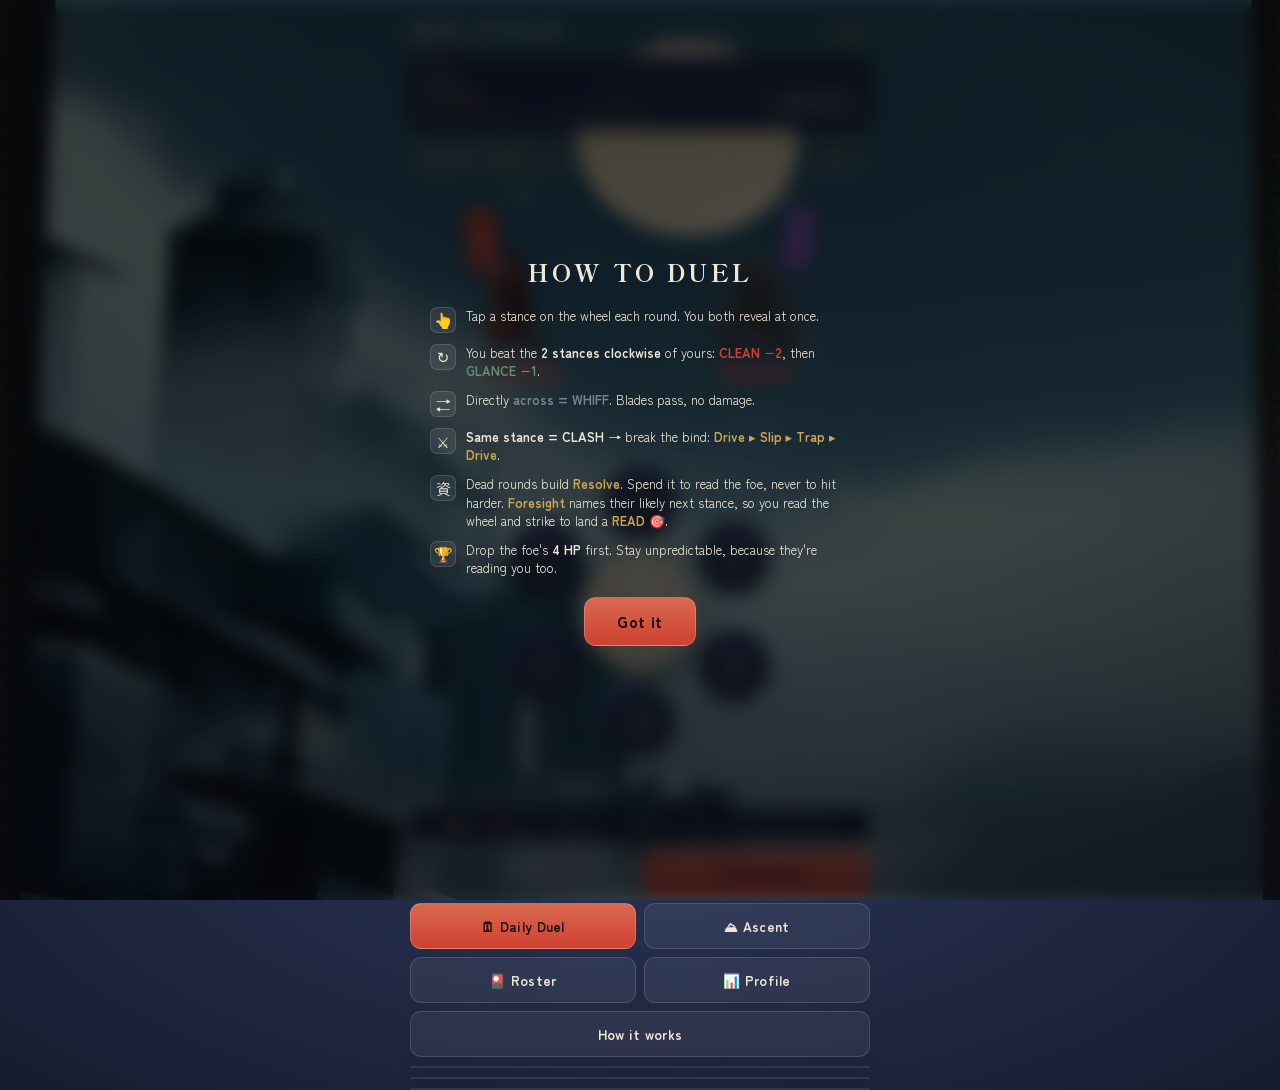
==== index.html @ 6dd03395 "Sixfold play ready: PNG icons at 192 and 512 plus a maskable 512, the seal's glyph drawn as an outli" ====
<!DOCTYPE html>
<html lang="en">
<head>
<meta charset="UTF-8">
<meta name="viewport" content="width=device-width, initial-scale=1.0, maximum-scale=1.0, user-scalable=no">
<title>SIXFOLD: stance duel</title>
<meta name="theme-color" content="#171d30">
<meta name="description" content="A six-stance power-wheel duel. Read your foe, break the bind, win in under a minute.">
<!-- Social share preview (Open Graph + Twitter) -->
<meta property="og:type" content="website">
<meta property="og:title" content="SIXFOLD: stance duel">
<meta property="og:description" content="A six-stance power-wheel duel. Read your foe, break the bind, win in under a minute.">
<meta property="og:url" content="https://stephenuffugus.github.io/sixfold/">
<meta property="og:image" content="https://stephenuffugus.github.io/sixfold/og.png">
<meta property="og:image:width" content="1200">
<meta property="og:image:height" content="630">
<meta name="twitter:card" content="summary_large_image">
<meta name="twitter:title" content="SIXFOLD: stance duel">
<meta name="twitter:description" content="Read your foe. Break the bind. Win in under a minute.">
<meta name="twitter:image" content="https://stephenuffugus.github.io/sixfold/og.png">
<!-- PWA: installable + offline (degrades gracefully when opened as a local file) -->
<link rel="manifest" href="manifest.webmanifest">
<link rel="icon" type="image/svg+xml" href="icon.svg">
<link rel="icon" type="image/png" sizes="192x192" href="icons/icon-192.png">
<link rel="apple-touch-icon" href="icons/icon-192.png">
<meta name="mobile-web-app-capable" content="yes">
<meta name="apple-mobile-web-app-capable" content="yes">
<meta name="apple-mobile-web-app-status-bar-style" content="black-translucent">
<meta name="apple-mobile-web-app-title" content="SIXFOLD">
<link rel="preconnect" href="https://fonts.googleapis.com">
<link rel="preconnect" href="https://fonts.gstatic.com" crossorigin>
<link href="https://fonts.googleapis.com/css2?family=Shippori+Mincho:wght@600;800&family=Zen+Maru+Gothic:wght@500;700&display=swap" rel="stylesheet">
<style>
  :root{
    --ink:#13120f; --indigo:#171d30; --indigo2:#222b46; --line:#39425f;
    --washi:#efe7d6; --washi-dim:#cabfa6;
    --seal:#cf4130; --jade:#5f9173; --steel:#7b8494; --gold:#cda64f;
    --disp:"Shippori Mincho",Georgia,serif; --ui:"Zen Maru Gothic",system-ui,sans-serif;
  }
  /* colorblind-safe palette (accessibility setting) */
  body.cb{ --seal:#d55e00; --jade:#0072b2; --steel:#999999; --gold:#e69f00; }
  body.contrast{ --washi:#ffffff; --washi-dim:#e8e2d2; --line:#6b76a0; }
  *{box-sizing:border-box;-webkit-tap-highlight-color:transparent}
  html,body{margin:0;height:100%}
  body{
    font-family:var(--ui); color:var(--washi);
    background:radial-gradient(120% 80% at 50% -10%, #2a3458 0%, var(--indigo) 55%, #10131f 100%);
    min-height:100%; overflow-x:hidden;
    display:flex; flex-direction:column; align-items:center; padding:12px 12px 28px; gap:9px;
  }
  /* ===== painted-scroll backdrop: data-driven arena themes =====
     #scene sits behind everything. applyTheme() sets the --sky / disc / ridge /
     accent vars per theme; the watercolor washes + paper grain are constant so
     every area shares one cohesive "wet pigment on washi" language. */
  #scene{position:fixed;inset:0;z-index:-2;overflow:hidden;pointer-events:none;
    background:var(--sky,linear-gradient(#2a3458,#10131f));transition:background .6s ease}
  #scene .disc{position:absolute;left:50%;top:11%;width:160px;height:160px;margin-left:-80px;border-radius:50%;
    background:var(--disc,radial-gradient(circle at 50% 45%,#f3ead6,#d8cbac 70%,transparent 72%));
    filter:blur(.5px);opacity:.9;transition:background .6s ease}
  #scene .glow{position:absolute;left:50%;top:11%;width:420px;height:420px;margin-left:-210px;margin-top:-130px;border-radius:50%;
    background:radial-gradient(circle,var(--glow,#8ec0ff33) 0%,transparent 60%);transition:background .6s ease}
  #scene .ridge{position:absolute;left:-5%;right:-5%;bottom:30%;height:46%;opacity:.5;
    background:var(--ridge,none);background-size:cover;background-position:bottom center;transition:opacity .6s}
  #scene .floor{position:absolute;left:0;right:0;bottom:0;height:34%;
    background:linear-gradient(var(--floor1,#1a2138) ,var(--floor2,#0c0f18));opacity:.9;transition:background .6s ease}
  /* watercolor pigment blooms — soft, irregular, multiply-blended */
  #scene .wash{position:absolute;border-radius:50%;filter:blur(34px);mix-blend-mode:screen;opacity:.5}
  #scene .w1{left:-8%;top:18%;width:55%;height:42%;background:var(--wash1,#3a4a8a)}
  #scene .w2{right:-10%;top:34%;width:52%;height:46%;background:var(--wash2,#6a3550)}
  /* paper fiber grain (static feTurbulence; cheap, no asset) */
  #scene .grain{position:absolute;inset:0;opacity:.06;mix-blend-mode:overlay;
    background-image:url("data:image/svg+xml,%3Csvg xmlns='http://www.w3.org/2000/svg' width='120' height='120'%3E%3Cfilter id='n'%3E%3CfeTurbulence type='fractalNoise' baseFrequency='0.85' numOctaves='2'/%3E%3C/filter%3E%3Crect width='100%25' height='100%25' filter='url(%23n)'/%3E%3C/svg%3E");
    background-size:200px 200px}
  #scene .vignette{position:absolute;inset:0;background:radial-gradient(120% 90% at 50% 32%,transparent 40%,#0a0c14cc 100%)}
  /* painted backdrop image (per-theme, drop-in like skins). When present it takes
     over and the CSS-generated sky furniture hides, leaving grain + vignette to tie
     it in. Portrait art, covers the viewport. */
  #scene .scenebg{position:absolute;inset:0;background-size:cover;background-position:center top;opacity:0;transition:opacity .6s}
  #scene.hasbg .scenebg{opacity:1}
  /* PERF: with a painted arena image up, fully REMOVE the procedural sky furniture
     from the compositing tree (display:none, not opacity:0). The .wash layers blur 34px
     + screen-blend over half the viewport — leaving them composited (even invisible) is
     the main cause of mobile jank now that every arena has a full-screen backdrop. */
  #scene.hasbg .glow,#scene.hasbg .disc,#scene.hasbg .ridge,#scene.hasbg .wash,#scene.hasbg .floor{display:none}
  body.reduce #scene *{transition:none}
  /* ambient per-biome particles (embers/snow/petals/fireflies) — a thin drifting
     layer over the arena, GPU-only (transform+opacity), behind the fighters.
     Count kept low + paused under reduced motion (owner's mobile-perf guard). */
  #scene .particles{position:absolute;inset:0;overflow:hidden;pointer-events:none;z-index:1}
  body.reduce #scene .particles{display:none}
  .pt{position:absolute;top:-8%;border-radius:50%;opacity:0;will-change:transform,opacity}
  .pt-snow{background:radial-gradient(circle,#fff,#ffffff55);animation:p-fall linear infinite}
  .pt-petal{border-radius:55% 0 55% 55%;background:linear-gradient(#f6c1d6,#d98ab0);animation:p-sway linear infinite}
  .pt-ember{top:auto;bottom:-6%;background:radial-gradient(circle,#ffd27f,#ff7a3c00);animation:p-rise linear infinite}
  .pt-firefly{background:radial-gradient(circle,#ffe7a3,#cda64f00);animation:p-drift ease-in-out infinite}
  @keyframes p-fall{0%{transform:translate3d(0,0,0);opacity:0}12%{opacity:.8}90%{opacity:.7}100%{transform:translate3d(var(--drift),118vh,0);opacity:0}}
  @keyframes p-sway{0%{transform:translate3d(0,0,0) rotate(0);opacity:0}12%{opacity:.82}100%{transform:translate3d(var(--drift),118vh,0) rotate(240deg);opacity:0}}
  @keyframes p-rise{0%{transform:translate3d(0,0,0);opacity:0}16%{opacity:.85}84%{opacity:.6}100%{transform:translate3d(var(--drift),-118vh,0);opacity:0}}
  @keyframes p-drift{0%,100%{transform:translate3d(0,0,0);opacity:.18}50%{transform:translate3d(var(--drift),-34px,0);opacity:.8}}

  header{width:100%;max-width:460px;display:flex;align-items:baseline;justify-content:space-between}
  h1{font-family:var(--disp);font-weight:800;letter-spacing:.18em;margin:0;font-size:23px;color:var(--washi);
    text-shadow:0 1px 0 #0006;position:relative}
  h1 .dot{color:var(--seal)}
  /* brush-stroke underline under the wordmark */
  h1::after{content:"";position:absolute;left:0;right:38%;bottom:-4px;height:3px;border-radius:2px;
    background:linear-gradient(90deg,var(--seal),transparent);opacity:.85}
  .tag{font-size:11px;letter-spacing:.12em;color:var(--washi-dim);text-transform:uppercase}
  .beambal{font-family:var(--ui);font-weight:800;font-size:12.5px;color:var(--gold);background:#cda64f1c;
    border:1px solid #cda64f44;border-radius:999px;padding:3px 9px;letter-spacing:.02em;white-space:nowrap}
  .dailyprompt{width:100%;max-width:460px;display:flex;align-items:center;gap:8px;cursor:pointer;text-align:left;
    font-family:var(--ui);color:var(--washi);background:linear-gradient(90deg,#cda64f22,#cda64f0c);
    border:1px solid #cda64f55;border-radius:11px;padding:9px 13px;font-size:12.5px}
  .dailyprompt b{color:var(--gold);font-weight:800} .dailyprompt .go{margin-left:auto;color:var(--gold);font-weight:800}
  .beambal.bump{animation:beambump .5s}
  @keyframes beambump{0%{transform:scale(1)}40%{transform:scale(1.22)}100%{transform:scale(1)}}
  body.reduce .beambal.bump{animation:none}

  /* foe / mode bar */
  .foebar{width:100%;max-width:460px;display:flex;align-items:center;justify-content:space-between;gap:8px;
    background:#1a213af2;
    border:1px solid #ffffff1c;border-radius:11px;padding:8px 12px;font-size:12px;box-shadow:0 4px 18px #0005}
  .foebar .who{display:flex;flex-direction:column;gap:2px;min-width:0}
  .foebar .fn{font-family:var(--disp);font-weight:600;font-size:14px;color:var(--washi)}
  .foebar .stars{color:var(--gold);letter-spacing:1px;font-size:11px}
  .foebar .tell{color:var(--washi-dim);font-size:10.5px;max-width:230px;overflow:hidden;text-overflow:ellipsis;white-space:nowrap}
  .foebar button{font-family:var(--ui);font-size:11px;font-weight:700;color:var(--washi);background:#ffffff14;
    border:1px solid #ffffff22;border-radius:8px;padding:7px 10px;cursor:pointer;white-space:nowrap}
  .modetag{font-size:9.5px;letter-spacing:.1em;color:var(--jade);text-transform:uppercase}
  .modetag.comp{color:var(--seal)}

  .arena{width:100%;max-width:460px;display:flex;justify-content:space-between;gap:10px}
  .fighter{flex:1;min-width:0;display:flex;flex-direction:column;align-items:center;gap:5px}
  .fighter .nm{font-family:var(--disp);font-size:14px;font-weight:600;max-width:100%;overflow:hidden;text-overflow:ellipsis;white-space:nowrap}
  .stage{position:relative;width:132px;height:150px}
  /* soft watercolor ground shadow at the art's foot anchor (~88% down) — wider +
     darker to ground the larger fighters so they sit IN the arena, not float. */
  .stage::after{content:"";position:absolute;left:50%;bottom:9px;width:88px;height:18px;margin-left:-44px;border-radius:50%;
    background:radial-gradient(closest-side,#000b,transparent);filter:blur(3px);z-index:1}
  .banner{position:absolute;top:-2px;width:30px;height:62px;border-radius:2px 2px 0 0;box-shadow:0 2px 6px #0007;z-index:1;
    display:flex;align-items:center;justify-content:center;font-size:15px;color:#fff8;transform-origin:top center}
  .banner.left{left:6px;transform:rotate(-7deg)} .banner.right{right:6px;transform:rotate(7deg)}
  .body{position:relative;z-index:2;filter:drop-shadow(0 4px 6px #0008)}
  .face{position:absolute;z-index:3;top:26px;left:50%;transform:translateX(-50%);font-size:30px;filter:drop-shadow(0 1px 1px #0006)}
  .weapon{position:absolute;z-index:4;bottom:6px;font-size:26px;filter:drop-shadow(0 1px 2px #0008)}
  .weapon.left{right:2px;transform:scaleX(-1)} .weapon.right{left:2px}

  .hp{display:flex;gap:4px;height:13px}
  .pip{width:15px;height:13px;border-radius:2px;background:#0003;border:1px solid #ffffff22;transition:background .25s,transform .25s}
  .pip.full{background:linear-gradient(#e8645a,var(--seal));border-color:#ffffff44;box-shadow:0 0 5px #cf413066}
  .pip.lost{transform:scale(.7) rotate(8deg);opacity:.35}
  .pip.justlost{animation:piploss .45s ease-out}
  @keyframes piploss{0%{box-shadow:0 0 0 2px #fff,0 0 14px #cf4130cc;transform:scale(1.25)}100%{transform:scale(.7) rotate(8deg)}}
  body.reduce .pip.justlost{animation:none}
  /* floating damage numbers — the hit's weight + exact value, at the strike moment */
  .dmgnum{position:absolute;left:50%;top:30%;z-index:6;pointer-events:none;font-family:var(--disp);font-weight:800;
    font-size:30px;line-height:1;color:var(--seal);text-shadow:0 2px 5px #000b,0 0 14px #cf413099;
    animation:dmgfloat .9s cubic-bezier(.2,.8,.3,1) forwards}
  .dmgnum.glance{color:var(--jade);font-size:25px;text-shadow:0 2px 5px #000b,0 0 12px #5f917399}
  .dmgnum.read{color:var(--gold);font-size:35px;text-shadow:0 2px 5px #000b,0 0 18px #cda64fdd}
  @keyframes dmgfloat{0%{opacity:0;transform:translate(-50%,8px) scale(.6)}22%{opacity:1;transform:translate(-50%,-4px) scale(1.12)}100%{opacity:0;transform:translate(-50%,-38px) scale(1)}}
  body.reduce .dmgnum{display:none}
  /* combo momentum badge — builds as you chain damage-dealing rounds without taking a hit */
  .combobadge{position:absolute;left:50%;top:-4px;transform:translateX(-50%) scale(.6);z-index:7;pointer-events:none;
    font-family:var(--disp);font-weight:800;font-size:15px;letter-spacing:.04em;color:var(--gold);white-space:nowrap;
    background:#1a1206d8;border:1px solid var(--gold);border-radius:999px;padding:3px 12px;opacity:0;
    text-shadow:0 0 8px #cda64f99;box-shadow:0 2px 12px #cda64f55;transition:opacity .2s}
  .combobadge.on{opacity:1;transform:translateX(-50%) scale(1)}
  .combobadge.hot{color:#ff8a4c;border-color:#ff7a3c;text-shadow:0 0 11px #ff7a3c;box-shadow:0 2px 18px #ff7a3c66}
  .combobadge.bump{animation:combobump .42s cubic-bezier(.2,1.5,.4,1)}
  @keyframes combobump{0%{transform:translateX(-50%) scale(.7)}60%{transform:translateX(-50%) scale(1.28)}100%{transform:translateX(-50%) scale(1)}}
  body.reduce .combobadge.bump{animation:none;transform:translateX(-50%) scale(1)}

  /* stance ribbon + unpredictability bar */
  .ribbon{display:flex;gap:3px;height:18px;align-items:center;justify-content:center}
  .ribbon-cell{font-size:13px;width:17px;height:17px;border-radius:4px;display:flex;align-items:center;justify-content:center;
    background:#ffffff10;border:1px solid #ffffff18;line-height:1}
  .ribbon-cell.tint-seal{color:#fff;background:var(--seal);border-color:#fff4}
  .ribbon-cell.tint-jade{color:#fff;background:var(--jade);border-color:#fff4}
  .ribbon-cell.tint-steel{color:var(--washi);background:#ffffff14}
  .ribbon-cell.tint-white{color:#222;background:#e9e2d0}
  .bar{width:80px;height:8px;border-radius:5px;background:#ffffff14;position:relative;opacity:0;transition:opacity .3s;border:1px solid #ffffff14}
  .bar.show{opacity:1}
  .bar .bar-fill{height:100%;width:0;border-radius:5px;background:linear-gradient(90deg,var(--jade),var(--gold));transition:width .4s}
  .bar .bar-num{position:absolute;right:-26px;top:-5px;font-size:10px;color:var(--gold);font-weight:700}
  /* readable warning: low unpredictability = the foe can read you */
  .bar.danger{border-color:var(--seal);box-shadow:0 0 8px #cf413088;animation:barwarn 1.1s infinite alternate}
  .bar.danger .bar-fill{background:linear-gradient(90deg,#cf4130,#e0954a)}
  .bar.danger .bar-num{color:var(--seal)}
  @keyframes barwarn{to{box-shadow:0 0 13px #cf4130cc}}
  body.reduce .bar.danger{animation:none}
  .barwrap{display:flex;flex-direction:column;align-items:center;gap:3px}
  .barlbl{font-size:9px;letter-spacing:.08em;color:var(--washi-dim);text-transform:uppercase}
  .barlbl.danger{color:var(--seal);font-weight:800}
  /* first friend duel: the three line card */
  .hero.fcard{gap:10px;text-align:center;padding:22px 26px;border-radius:18px;background:#13182af0;border:1px solid #ffffff22}
  .fcard .fc-l{font-family:var(--disp);font-weight:700;font-size:20px;color:var(--washi);line-height:1.3}
  .fcard .fc-g{color:var(--gold)} .fcard .fc-r{color:#ef6a55}
  .fcard button{margin-top:8px;font-family:var(--ui);font-weight:700;font-size:14px;min-height:48px;padding:11px 30px;border-radius:12px;cursor:pointer;
    background:linear-gradient(180deg,#b98a2e,#8a6420);border:1px solid #0003;color:#fff}

  /* WHEEL */
  /* flex-shrink:0 is critical: body is a column flexbox, and on a phone the page
     content exceeds viewport height — without this the wheel gets vertically
     crushed and the 6 stance nodes collapse on top of each other. */
  .wheelwrap{position:relative;width:296px;height:296px;margin:0;flex-shrink:0}
  svg.links{position:absolute;inset:0;width:100%;height:100%;pointer-events:none;z-index:1;overflow:visible}
  .node{position:absolute;width:72px;height:72px;margin:-36px 0 0 -36px;border-radius:50%;
    background:linear-gradient(#2a3556ee,#1a2135f2);border:1.5px solid #5a6a93;color:var(--washi);
    box-shadow:0 4px 12px #0007,inset 0 1px 0 #ffffff1f;
    display:flex;flex-direction:column;align-items:center;justify-content:center;gap:1px;cursor:pointer;z-index:2;
    transition:transform .12s,border-color .2s,box-shadow .2s;font-family:var(--ui)}
  .node:focus-visible{outline:2px solid var(--gold);outline-offset:3px}
  .node .g{font-size:22px;line-height:1}
  .node .n{font-family:var(--disp);font-size:10.5px;letter-spacing:.04em;color:var(--washi-dim)}
  .node:active{transform:scale(.93)}
  @media(hover:hover){.node:hover{border-color:var(--gold);box-shadow:0 0 14px #cda64f44}}
  .node.ppick{border-color:var(--gold);box-shadow:0 0 0 2px var(--gold),0 0 18px #cda64f88}
  /* aimed (selected, not yet struck): tap again to commit */
  .node.aiming{border-color:var(--gold);box-shadow:0 0 0 3px var(--gold),0 0 22px #cda64fcc;transform:scale(1.12);animation:aimpulse .7s infinite alternate}
  @keyframes aimpulse{to{box-shadow:0 0 0 3px var(--gold),0 0 30px #cda64fff}}
  body.reduce .node.aiming{animation:none}
  .node.apick{border-color:var(--seal);box-shadow:0 0 0 2px var(--seal),0 0 18px #cf413088}
  .node.both{border-color:#fff;box-shadow:0 0 0 2px #fff,0 0 22px #fff8}
  .node.dim{opacity:.4}
  /* whose pick is whose, said in words at the reveal */
  .node .ptag{position:absolute;left:50%;top:-11px;transform:translateX(-50%);z-index:3;white-space:nowrap;pointer-events:none;
    font-family:var(--ui);font-weight:800;font-size:10px;letter-spacing:.03em;padding:2px 7px;border-radius:9px;
    background:var(--gold);color:#1a1206;box-shadow:0 2px 6px #0008;max-width:84px;overflow:hidden;text-overflow:ellipsis}
  .node .ptag.rival{background:var(--seal);color:#fff}
  .node .ptag.both{background:#fff;color:#222}
  .node.foresight{border-color:var(--jade);box-shadow:0 0 0 2px var(--jade),0 0 16px #5f917399;animation:fpulse 1s infinite alternate}
  @keyframes fpulse{to{box-shadow:0 0 0 3px var(--jade),0 0 24px #5f9173cc}}
  /* Foresight's recommended counter — the stance to STRIKE to land the read */
  .node.calledshot{border-color:var(--gold);box-shadow:0 0 0 2px var(--gold),0 0 18px #cda64fbb;animation:cspulse .85s infinite alternate}
  .node.calledshot::after{content:"⚔";position:absolute;top:-9px;right:-3px;font-size:11px;color:var(--gold);text-shadow:0 0 4px #000}
  @keyframes cspulse{to{box-shadow:0 0 0 3px var(--gold),0 0 28px #cda64fee}}
  body.reduce .node.calledshot,body.reduce .node.foresight{animation:none}
  .node .ring{position:absolute;inset:-4px;border-radius:50%;border:2px solid transparent;opacity:0;transition:opacity .15s}
  .node.r-clean .ring{border-color:var(--seal);opacity:.9}
  .node.r-glance .ring{border-color:var(--jade);opacity:.9}
  .node.r-safe .ring{border-color:var(--steel);opacity:.7}
  /* large tap targets (accessibility) */
  body.bigtap .node{width:82px;height:82px;margin:-41px 0 0 -41px}

  .hub{position:absolute;left:50%;top:50%;width:120px;height:120px;margin:-60px 0 0 -60px;border-radius:50%;
    background:radial-gradient(circle at 50% 38%, #f3ead6 0%, #d8cbac 60%, #b9a982 100%);color:var(--ink);
    display:flex;flex-direction:column;align-items:center;justify-content:center;z-index:3;
    box-shadow:inset 0 0 0 2px #ffffff66,inset 0 0 0 4px #b9a98244,0 8px 24px #0009;text-align:center;padding:8px}
  .hub .round{font-size:10px;letter-spacing:.2em;text-transform:uppercase;color:#7a6a48}
  .hub .verdict{font-family:var(--disp);font-weight:800;font-size:20px;line-height:1.05;margin-top:2px}
  .hub .sub{font-size:10px;color:#6c5d3f;margin-top:3px;max-width:98px;line-height:1.25}
  .hub .rclock{font-size:10.5px;font-weight:800;color:#7a3a2c;margin-top:2px;max-width:100px;line-height:1.2}
  .hub .rclock:empty{display:none}
  .hub.flash-clean{animation:flashc .5s} .hub.flash-glance{animation:flashg .5s}
  .hub.flash-read{animation:flashr .6s}
  @keyframes flashc{0%{box-shadow:inset 0 0 0 3px var(--seal),0 0 40px #cf4130cc}100%{}}
  @keyframes flashg{0%{box-shadow:inset 0 0 0 3px var(--jade),0 0 30px #5f9173aa}100%{}}
  @keyframes flashr{0%{box-shadow:inset 0 0 0 4px var(--gold),0 0 52px #cda64fee}100%{}}
  .hub .verdict.read{color:#7a5e1a}
  /* bind prompt — hub flips to 3 buttons */
  .hub.bind-mode{background:radial-gradient(circle at 50% 38%,#f6dede,#d8b6ac 70%,#b98a82)}
  .bind-title{font-family:var(--disp);font-weight:800;font-size:12px;letter-spacing:.2em;color:#7a3a30}
  .bind-row{display:flex;gap:4px;margin-top:5px}
  .bindbtn{display:flex;flex-direction:column;align-items:center;gap:1px;width:31px;padding:5px 2px;border-radius:8px;
    border:1px solid #00000022;background:#fff7;cursor:pointer;font-family:var(--ui);color:var(--ink)}
  .bindbtn:active{transform:scale(.92)}
  .bindbtn .bg{font-size:16px;line-height:1} .bindbtn .bn{font-size:8.5px;letter-spacing:.03em}

  .esc{font-size:11px;letter-spacing:.12em;color:var(--gold);height:14px;text-transform:uppercase;opacity:0;transition:opacity .3s}
  .esc.on{opacity:1}

  /* resolve meter */
  .meter{width:100%;max-width:460px;display:flex;align-items:center;justify-content:center;gap:10px;flex-wrap:wrap}
  .resolve{display:flex;align-items:center;gap:5px;font-size:11px;color:var(--washi-dim)}
  .rpip{width:13px;height:13px;border-radius:3px;background:#ffffff14;border:1px solid #ffffff22;transition:background .25s,box-shadow .25s}
  .rpip.full{background:linear-gradient(#8ec0ff,#3f6fb0);border-color:#fff4;box-shadow:0 0 6px #3f6fb088}
  .spendbtn{font-family:var(--ui);font-weight:700;font-size:11.5px;color:var(--washi);background:#ffffff12;
    border:1px solid #ffffff22;border-radius:8px;padding:7px 9px;cursor:pointer;display:flex;gap:5px;align-items:center}
  .spendbtn .c{color:#8ec0ff;font-size:10px}
  .spendbtn:disabled{opacity:.35;cursor:default}
  /* glow when you can actually afford it — makes the perception layer discoverable */
  .spendbtn.ready{border-color:var(--gold);color:#fff;animation:rpulse 1.5s infinite}
  @keyframes rpulse{0%,100%{box-shadow:0 0 0 1px var(--gold),0 0 9px #cda64f55}50%{box-shadow:0 0 0 1px var(--gold),0 0 17px #cda64f99}}
  body.reduce .spendbtn.ready{animation:none;box-shadow:0 0 0 1px var(--gold)}
  .aimeter{font-size:10px;color:var(--steel);min-width:54px;text-align:right}

  .controls{width:100%;max-width:460px;display:flex;flex-wrap:wrap;gap:8px}
  button.act{flex:1 1 calc(50% - 4px);font-family:var(--ui);font-weight:700;font-size:13.5px;letter-spacing:.02em;padding:12px;border-radius:11px;
    border:1px solid #ffffff22;cursor:pointer;color:var(--washi);background:linear-gradient(#2c3658,#202841)}
  button.act:active{transform:translateY(1px)}
  button.primary{background:linear-gradient(#d9694f,var(--seal));border-color:#ffffff33;color:#1a0f0c}
  button.ghost{background:#ffffff10}

  .legend{width:100%;max-width:460px;font-size:10.5px;color:var(--washi-dim);display:flex;flex-wrap:wrap;gap:8px 13px;justify-content:center;line-height:1;
    background:#13182af0;border:1px solid #ffffff12;border-radius:10px;padding:9px 12px}
  .legend b{color:var(--washi);font-weight:700}
  .sw{display:inline-block;width:9px;height:9px;border-radius:2px;vertical-align:-1px;margin-right:4px}

  /* post-match readout */
  .postmatch{width:100%;max-width:460px;background:#ffffff0d;border:1px solid var(--gold);border-radius:12px;padding:12px 14px;
    font-size:12px;line-height:1.5;display:none}
  .postmatch.show{display:block}
  .postmatch b{color:var(--gold)} .postmatch .dim{color:var(--washi-dim)}

  /* drawers */
  .drawer{width:100%;max-width:460px;background:#1a213af2;
    border:1px solid #ffffff1a;border-radius:14px;overflow:hidden;box-shadow:0 4px 18px #0004;
    transition:max-height .3s ease;max-height:46px}
  .drawer.open{max-height:520px}
  .drawer .dh{display:flex;align-items:center;justify-content:space-between;padding:13px 16px;cursor:pointer;font-weight:700;font-size:13px;letter-spacing:.04em}
  .drawer .dh .chev{transition:transform .3s} .drawer.open .dh .chev{transform:rotate(180deg)}
  .dbody{padding:0 16px 16px;display:flex;flex-direction:column;gap:12px}
  .row{display:flex;flex-direction:column;gap:6px}
  .row label{font-size:11px;letter-spacing:.1em;text-transform:uppercase;color:var(--washi-dim)}
  .opts{display:flex;flex-wrap:wrap;gap:7px}
  .opt{min-width:40px;height:40px;padding:0 8px;border-radius:9px;border:1.5px solid #ffffff22;background:#ffffff10;
    display:flex;align-items:center;justify-content:center;font-size:18px;cursor:pointer;color:var(--washi);font-family:var(--ui)}
  .opt.sml{font-size:12px;font-weight:700}
  .opt.sel{border-color:var(--gold);box-shadow:0 0 0 2px var(--gold)}
  .opt.lock{opacity:.42;cursor:default} .opt.lock.sel{box-shadow:none;border-color:#ffffff22}
  .opt.pal{position:relative}
  .opt.crest{font-family:var(--disp);font-size:19px;font-weight:700}
  .opt.buy{position:relative;opacity:.82}
  .opt.buy .price{position:absolute;bottom:-7px;left:50%;transform:translateX(-50%);font-family:var(--ui);font-weight:800;
    font-size:8.5px;color:var(--gold);background:#1a2135;border:1px solid #cda64f66;border-radius:6px;padding:0 3px;white-space:nowrap}
  input.nm{font-family:var(--ui);font-size:14px;padding:9px 11px;border-radius:9px;border:1px solid #ffffff22;background:#ffffff10;color:var(--washi);width:100%}
  input.nm::placeholder{color:#ffffff55}
  input[type=range]{width:100%}
  .toggle{display:flex;align-items:center;justify-content:space-between;gap:8px;font-size:12px;padding:4px 0}
  .toggle input{width:38px;height:22px;-webkit-appearance:none;appearance:none;background:#ffffff20;border-radius:12px;position:relative;cursor:pointer;transition:background .2s}
  .toggle input:checked{background:var(--jade)}
  .toggle input::after{content:"";position:absolute;width:18px;height:18px;border-radius:50%;background:#fff;top:2px;left:2px;transition:left .2s}
  .toggle input:checked::after{left:18px}
  .hint{font-size:10.5px;color:var(--washi-dim);line-height:1.4}
  .compbanner{font-size:11px;color:var(--seal);font-weight:700;text-align:center;padding:4px;display:none}
  .compbanner.show{display:block}

  .toast{position:fixed;left:50%;bottom:26px;transform:translateX(-50%) translateY(20px);opacity:0;background:#13182a;border:1px solid var(--gold);
    color:var(--gold);font-weight:700;font-size:13px;padding:10px 18px;border-radius:30px;transition:.35s;z-index:20;pointer-events:none;letter-spacing:.04em}
  .toast.show{opacity:1;transform:translateX(-50%) translateY(0)}
  /* while the duel's Talk panel is open (it sits low in the page), messages show at the top instead */
  body.talkopen .toast{bottom:auto;top:calc(14px + env(safe-area-inset-top))}

  .shake{animation:shake .35s}
  @keyframes shake{0%,100%{transform:translate(0,0)}20%{transform:translate(-5px,2px)}40%{transform:translate(5px,-2px)}60%{transform:translate(-4px,-1px)}80%{transform:translate(3px,2px)}}
  @media (prefers-reduced-motion:reduce){*{animation:none!important;transition:none!important}}
  body.reduce *{animation:none!important;transition:none!important}
  @media (max-width:360px){.wheelwrap{width:266px;height:266px}.node{width:64px;height:64px;margin:-32px 0 0 -32px}}

  /* ===== CLASH BIND — full-screen escalation moment =====
     The bind is the duel's spike: the world pulls out of focus and the three
     choices rush toward you. Backdrop blur dims the arena; .bind-hero scales
     up with a slight overshoot so the buttons feel like they close in. */
  .overlay{position:fixed;inset:0;z-index:60;display:none;flex-direction:column;align-items:center;justify-content:center;
    gap:16px;padding:24px;background:rgba(9,11,20,.42);-webkit-backdrop-filter:blur(9px) brightness(.5);
    backdrop-filter:blur(9px) brightness(.5);opacity:0;transition:opacity .26s ease}
  .overlay.show{display:flex;opacity:1}
  .overlay .hero{display:flex;flex-direction:column;align-items:center;gap:14px;max-width:420px;
    transform:scale(.5);transition:transform .3s cubic-bezier(.18,1.5,.4,1)}
  .overlay.show .hero{transform:scale(1)}
  .clash-title{font-family:var(--disp);font-weight:800;font-size:38px;letter-spacing:.18em;color:var(--seal);
    text-shadow:0 0 24px #cf4130aa,0 2px 0 #0008;margin:0}
  .clash-sub{font-size:12.5px;letter-spacing:.16em;text-transform:uppercase;color:var(--washi-dim);margin-top:-6px}
  .bind-big-row{display:flex;gap:13px}
  .bindbtn-lg{display:flex;flex-direction:column;align-items:center;gap:6px;width:94px;padding:18px 8px 12px;border-radius:16px;
    border:2px solid #ffffff30;background:linear-gradient(#303a5e,#1b2138);color:var(--washi);cursor:pointer;font-family:var(--ui);
    box-shadow:0 10px 30px #0009;transition:transform .1s,border-color .15s,box-shadow .15s}
  .bindbtn-lg .bg{font-size:40px;line-height:1}
  .bindbtn-lg .bn{font-size:16px;font-weight:800;letter-spacing:.04em}
  .bindbtn-lg .bd{font-size:10px;color:var(--washi-dim);letter-spacing:.02em}
  .bindbtn-lg:active{transform:scale(.93)}
  .bindbtn-lg:focus-visible{outline:2px solid var(--gold);outline-offset:3px}
  @media(hover:hover){.bindbtn-lg:hover{border-color:var(--gold);box-shadow:0 12px 34px #cda64f55,0 10px 30px #0009;transform:translateY(-2px)}}
  .bind-timer{height:4px;width:210px;border-radius:3px;background:#ffffff1a;overflow:hidden;opacity:0;margin-top:2px}
  .bind-timer.on{opacity:1}
  .bind-timer .fill{height:100%;width:100%;background:linear-gradient(90deg,var(--seal),var(--gold));transform-origin:left;animation:bindcount 2s linear forwards}
  @keyframes bindcount{from{transform:scaleX(1)}to{transform:scaleX(0)}}

  /* ===== HOW TO DUEL — first-run guide (reuses .overlay) ===== */
  .howto{text-align:center}
  .howto h2{font-family:var(--disp);font-weight:800;font-size:24px;letter-spacing:.14em;margin:0 0 4px;color:var(--washi)}
  .howto ol{list-style:none;margin:0;padding:0;display:flex;flex-direction:column;gap:11px;text-align:left;font-size:13px;line-height:1.4}
  .howto li{display:flex;gap:10px;align-items:flex-start}
  .howto li .ic{flex:0 0 26px;height:26px;border-radius:7px;display:flex;align-items:center;justify-content:center;font-size:15px;
    background:#ffffff14;border:1px solid #ffffff22}
  .howto .k{color:var(--washi);font-weight:700}
  .howto .c-clean{color:var(--seal);font-weight:700} .howto .c-glance{color:var(--jade);font-weight:700}
  .howto .c-steel{color:var(--steel);font-weight:700} .howto .c-gold{color:var(--gold);font-weight:700}
  .howto .gotit{margin-top:6px;font-family:var(--ui);font-weight:800;font-size:15px;letter-spacing:.04em;padding:13px 32px;border-radius:12px;
    border:1px solid #ffffff33;cursor:pointer;color:#1a0f0c;background:linear-gradient(#d9694f,var(--seal))}
  body.reduce .overlay,body.reduce .overlay .hero{transition:none}

  /* clean-finish flash */
  .flash{position:fixed;inset:0;z-index:55;background:#fff;opacity:0;pointer-events:none}
  .flash.go{animation:flashgo .3s ease-out}
  @keyframes flashgo{0%{opacity:.0}12%{opacity:.6}100%{opacity:0}}
  body.reduce .flash.go{animation:none}
  /* READ! gets its own gold wash (distinct from the white clean flash) */
  .flash.read-go{background:radial-gradient(circle at 50% 42%,#ffe6a8,#cda64f 70%,#a8842e);animation:flashreadgo .6s ease-out}
  @keyframes flashreadgo{0%{opacity:0}14%{opacity:.55}100%{opacity:0}}
  body.reduce .flash.read-go{animation:none}
  /* the big centered READ! stamp — the apex moment owns the screen for a beat */
  .readstamp{position:fixed;left:0;right:0;top:38%;z-index:58;text-align:center;pointer-events:none;
    font-family:var(--disp);font-weight:800;font-size:64px;letter-spacing:.14em;color:#ffe6a8;opacity:0;
    text-shadow:0 0 36px #cda64f,0 2px 0 #0008}
  .readstamp.go{animation:readstamp 1s cubic-bezier(.2,1.3,.5,1)}
  @keyframes readstamp{0%{opacity:0;transform:scale(.5)}18%{opacity:1;transform:scale(1.12)}55%{opacity:1;transform:scale(1)}100%{opacity:0;transform:scale(1.04)}}
  body.reduce .readstamp.go{animation:none}
  .hub.flash-whiff{animation:flashw .45s}
  @keyframes flashw{0%{box-shadow:inset 0 0 0 3px var(--steel),0 0 22px #6a748055}100%{}}

  /* ===== VICTORY / DEFEAT result screen (reuses .overlay) ===== */
  .result{text-align:center;gap:16px}
  .result-word{font-family:var(--disp);font-weight:800;font-size:46px;letter-spacing:.14em;margin:0;line-height:1}
  .result.win .result-word{color:var(--gold);text-shadow:0 0 30px #cda64f88,0 2px 0 #0008}
  /* victory gold-spark burst behind the result card content */
  .winburst{position:absolute;inset:0;overflow:hidden;pointer-events:none;z-index:0;border-radius:inherit}
  .winburst span{position:absolute;bottom:-6%;border-radius:50%;opacity:0;
    background:radial-gradient(circle,#ffe7a3,#cda64f00);animation:winrise linear infinite}
  @keyframes winrise{0%{opacity:0;transform:translate3d(0,0,0)}14%{opacity:.95}100%{opacity:0;transform:translate3d(var(--dx),-280px,0)}}
  body.reduce .winburst{display:none}
  .result.lose .result-word{color:var(--seal);text-shadow:0 0 26px #cf413088,0 2px 0 #0008}
  .result-flavor{font-size:13px;letter-spacing:.06em;color:var(--washi-dim);margin-top:-8px}
  .stat-chips{display:flex;gap:9px;justify-content:center;flex-wrap:wrap}
  .chip{display:flex;flex-direction:column;align-items:center;gap:1px;min-width:62px;padding:9px 11px;border-radius:11px;
    background:#ffffff10;border:1px solid #ffffff1e}
  .chip b{font-family:var(--disp);font-size:19px;color:var(--washi);line-height:1}
  .chip span{font-size:9px;letter-spacing:.1em;text-transform:uppercase;color:var(--washi-dim)}
  .chip.streak b{color:var(--gold)}
  .chip.reads b{color:var(--gold)} .chip.reads{box-shadow:0 0 0 1px #cda64f55,0 0 12px #cda64f33}
  .sunbeams{font-size:15px;font-weight:800;color:var(--gold);letter-spacing:.03em}
  .result-tell{font-size:11px;color:var(--washi-dim);line-height:1.4;max-width:300px}
  .result-tell b{color:var(--washi)}
  .result-actions{display:flex;gap:9px;margin-top:4px}
  .result-actions button{font-family:var(--ui);font-weight:800;font-size:14px;letter-spacing:.03em;padding:13px 22px;border-radius:12px;
    border:1px solid #ffffff28;cursor:pointer;color:var(--washi);background:linear-gradient(#2c3658,#202841)}
  .result-actions button.primary{color:#1a0f0c;background:linear-gradient(#d9694f,var(--seal));border-color:#ffffff33}
  .result-actions button:active{transform:translateY(1px)}

  /* ===== THE ASCENT — campaign ladder (reuses .overlay) ===== */
  .ascent{text-align:center;width:100%;max-width:380px;max-height:88vh}
  .ascent h2{font-family:var(--disp);font-weight:800;font-size:25px;letter-spacing:.16em;margin:0;color:var(--gold)}
  .ascent .prog{font-size:11px;letter-spacing:.12em;text-transform:uppercase;color:var(--washi-dim);margin-top:2px}
  .ladder{display:flex;flex-direction:column;gap:8px;margin-top:6px;overflow-y:auto;max-height:62vh;padding:2px}
  .rung{display:flex;align-items:center;gap:10px;padding:10px 12px;border-radius:11px;border:1px solid #ffffff18;
    background:#ffffff0c;text-align:left}
  .rung.done{border-color:#5f917366;background:#5f917318}
  .rung.cur{border-color:var(--gold);background:#cda64f22;box-shadow:0 0 0 1px var(--gold)}
  .rung.lock{opacity:.5}
  .chapter-head{text-align:left;padding:9px 4px 2px;margin-top:4px}
  .chapter-head:first-child{margin-top:0}
  .chapter-head .cn{display:block;font-family:var(--disp);font-weight:700;font-size:13px;letter-spacing:.1em;color:var(--gold)}
  .chapter-head .cd{display:block;font-size:9.5px;letter-spacing:.04em;color:var(--washi-dim);text-transform:uppercase;margin-top:1px}
  .rung .ic{flex:0 0 30px;height:30px;border-radius:8px;display:flex;align-items:center;justify-content:center;font-size:16px;
    background:#ffffff14;border:1px solid #ffffff22}
  .rung .meta{flex:1;min-width:0}
  .rung .fn{font-family:var(--disp);font-weight:600;font-size:14px;color:var(--washi)}
  .rung .rw{font-size:10.5px;color:var(--washi-dim)}
  .rung .rw b{color:var(--gold)}
  .rung .stars{font-size:9px;color:var(--gold);letter-spacing:1px}
  .rung button{font-family:var(--ui);font-weight:800;font-size:12px;padding:9px 13px;border-radius:9px;cursor:pointer;
    color:#1a0f0c;background:linear-gradient(#d9694f,var(--seal));border:1px solid #ffffff33;white-space:nowrap}
  .ascent .close{margin-top:4px;font-family:var(--ui);font-weight:700;font-size:13px;padding:11px 26px;border-radius:11px;
    border:1px solid #ffffff28;cursor:pointer;color:var(--washi);background:#ffffff12}
  .reward-banner{font-size:13px;font-weight:800;color:var(--gold);letter-spacing:.03em;margin:2px 0}

  /* ===== ROSTER / COLLECTION gallery (reuses .overlay) ===== */
  .collection{text-align:center;width:100%;max-width:430px;max-height:88vh}
  .collection h2{font-family:var(--disp);font-weight:800;font-size:25px;letter-spacing:.16em;margin:0;color:var(--gold)}
  .collection .prog{font-size:11px;letter-spacing:.12em;text-transform:uppercase;color:var(--washi-dim);margin-top:2px}
  .coll-grid{display:grid;grid-template-columns:repeat(3,1fr);gap:9px;margin-top:8px;overflow-y:auto;max-height:64vh;padding:3px}
  .ccard{position:relative;border-radius:11px;border:1px solid #ffffff18;background:#ffffff0c;padding:8px 5px 7px;
    display:flex;flex-direction:column;align-items:center;gap:4px}
  .ccard.got{border-color:#5f917366;background:#5f917312;cursor:pointer;transition:transform .1s,border-color .15s,box-shadow .15s}
  .ccard.got:active{transform:scale(.96)}
  @media(hover:hover){.ccard.got:hover{border-color:var(--gold);box-shadow:0 4px 14px #0006}}
  .ccard.equipped{border-color:var(--gold);background:#cda64f1e;box-shadow:0 0 0 1px var(--gold),0 4px 16px #cda64f33}
  .ccard .eq{position:absolute;top:9px;left:9px;width:18px;height:18px;border-radius:50%;background:var(--gold);color:#1a1206;
    font-size:12px;font-weight:800;display:flex;align-items:center;justify-content:center;box-shadow:0 1px 3px #000a}
  .ccard.equipped .cs{color:var(--gold)}
  .cthumb{width:78px;height:78px;border-radius:9px;overflow:hidden;background:radial-gradient(circle at 50% 38%,#ffffff12,#0003)}
  .cthumb i{display:block;width:100%;height:100%;background-repeat:no-repeat;background-position:0% 0%;background-size:300% 200%}
  .ccard.lock .cthumb i{filter:brightness(.05) contrast(.6)}
  .ccard .lk{position:absolute;top:11px;right:11px;font-size:13px;filter:drop-shadow(0 1px 2px #000)}
  .ccard .cn{font-family:var(--disp);font-weight:600;font-size:12px;color:var(--washi);line-height:1.05}
  .ccard.lock .cn{color:var(--washi-dim)}
  .ccard .cs{font-size:8.5px;letter-spacing:.02em;color:var(--washi-dim);line-height:1.15}
  .ccard.got .cs{color:#8fae93}
  .collection .close{margin-top:8px;font-family:var(--ui);font-weight:700;font-size:13px;padding:11px 26px;border-radius:11px;
    border:1px solid #ffffff28;cursor:pointer;color:var(--washi);background:#ffffff12}

  /* ===== PROFILE / lifetime stats (reuses .overlay) ===== */
  .profile{text-align:center;width:100%;max-width:400px}
  .profile h2{font-family:var(--disp);font-weight:800;font-size:25px;letter-spacing:.16em;margin:0;color:var(--gold)}
  .profile .pgrid{display:grid;grid-template-columns:1fr 1fr;gap:9px;margin-top:10px;width:100%}
  .pstat{border-radius:11px;border:1px solid #ffffff18;background:#ffffff0c;padding:11px 8px;display:flex;flex-direction:column;gap:2px}
  .pstat b{font-family:var(--disp);font-size:24px;color:var(--washi);line-height:1}
  .pstat.gold b{color:var(--gold)}
  .pstat span{font-size:9.5px;letter-spacing:.1em;text-transform:uppercase;color:var(--washi-dim)}
  .pstat.wide{grid-column:1 / -1;flex-direction:row;align-items:center;justify-content:center;gap:8px}
  .pstat.wide b{font-size:22px}
  .profile .close{margin-top:12px;font-family:var(--ui);font-weight:700;font-size:13px;padding:11px 26px;border-radius:11px;
    border:1px solid #ffffff28;cursor:pointer;color:var(--washi);background:#ffffff12}

  /* ===== DAILY DUEL (reuses .overlay) ===== */
  .daily{text-align:center;width:100%;max-width:380px}
  .daily h2{font-family:var(--disp);font-weight:800;font-size:25px;letter-spacing:.16em;margin:0;color:var(--gold)}
  .daily .prog{font-size:11px;letter-spacing:.12em;text-transform:uppercase;color:var(--washi-dim);margin-top:2px}
  .daily-foe{margin:12px 0 4px;padding:14px;border-radius:13px;border:1px solid #ffffff1c;background:#ffffff0c}
  .daily-foe .df-name{font-family:var(--disp);font-weight:800;font-size:20px;color:var(--washi)}
  .daily-foe .df-stars{font-size:12px;color:var(--gold);letter-spacing:2px;margin-top:2px}
  .daily-foe .df-tell{font-size:11px;color:var(--washi-dim);margin-top:6px;line-height:1.35}
  .daily-foe .df-arena{font-size:11px;color:var(--washi);margin-top:8px;opacity:.85}
  .trials{width:100%;margin-top:12px;text-align:left;border-top:1px solid #ffffff14;padding-top:8px}
  .trials-h{font-size:10px;letter-spacing:.16em;color:var(--washi-dim);text-transform:uppercase;margin-bottom:5px;text-align:center}
  .trial{display:flex;align-items:center;gap:8px;padding:6px 9px;border-radius:9px;background:#ffffff0a;border:1px solid #ffffff14;margin-bottom:5px;font-size:12px}
  .trial .tk{color:var(--washi-dim);font-weight:800} .trial .tl{flex:1;color:var(--washi)} .trial .tp{color:var(--gold);font-weight:700}
  .trial .tr{color:var(--gold);font-weight:800;font-size:11px}
  .trial.done{border-color:#5f917366;background:#5f917318} .trial.done .tk{color:#7fcf9a} .trial.done .tl{color:var(--washi-dim)}
  .daily .close{margin-top:10px;font-family:var(--ui);font-weight:700;font-size:13px;padding:11px 26px;border-radius:11px;
    border:1px solid #ffffff28;cursor:pointer;color:var(--washi);background:#ffffff12}

  /* ===== Ranked Duel (PvP) screen ===== */
  .hero.duel h2{margin:0 0 2px}
  .tiercard{display:flex;flex-direction:column;align-items:center;gap:6px;background:#ffffff0e;border:1px solid #ffffff1c;
    border-radius:16px;padding:16px 18px;margin:6px 0 4px;width:100%;max-width:340px}
  .tierbadge{display:flex;align-items:center;gap:10px}
  .tierbadge .tg{font-size:34px;line-height:1}
  .tierbadge .tn{font-family:var(--disp);font-weight:800;font-size:22px;letter-spacing:.06em;color:var(--gold)}
  .tierbadge .tn small{display:block;font-family:var(--ui);font-weight:600;font-size:11px;letter-spacing:.02em;color:var(--washi-dim)}
  .rankbar{width:100%;height:12px;border-radius:7px;background:#0006;border:1px solid #ffffff22;overflow:hidden;position:relative}
  .rankbar > i{position:absolute;left:0;top:0;bottom:0;width:0;border-radius:7px;
    background:linear-gradient(90deg,var(--gold),#f0d98a);transition:width .9s cubic-bezier(.2,.8,.2,1)}
  .rankmeta{display:flex;justify-content:space-between;width:100%;font-size:11px;color:var(--washi-dim)}
  .rankrec{display:flex;gap:14px;font-size:12px;color:var(--washi);margin-top:2px}
  .rankrec b{color:var(--gold)}
  .duel-actions{display:flex;flex-direction:column;gap:9px;width:100%;max-width:340px;margin-top:8px}
  .duel-actions button{font-family:var(--ui);font-weight:700;font-size:14px;padding:13px 18px;border-radius:12px;cursor:pointer;
    border:1px solid #ffffff26;color:var(--washi);background:#ffffff12;transition:transform .1s,background .2s}
  .duel-actions button.primary{background:linear-gradient(180deg,#b98a2e,#8a6420);border-color:#0003;color:#fff;box-shadow:0 4px 14px #0005}
  .duel-actions button:active{transform:scale(.97)}
  .duel-actions button.quietbtn{background:transparent;border:1px solid #f3ead755;color:var(--washi-dim);box-shadow:none}
  .duelstatus{min-height:30px;display:flex;flex-direction:column;align-items:center;gap:6px;width:100%;max-width:340px;margin-top:4px}
  .searchline{display:flex;align-items:center;gap:9px;font-size:13px;color:var(--washi)}
  .spinner{width:16px;height:16px;border-radius:50%;border:2px solid #ffffff33;border-top-color:var(--gold);animation:spin .8s linear infinite}
  body.reduce .spinner{animation:none;border-top-color:#ffffff66}
  @keyframes spin{to{transform:rotate(360deg)}}
  .searchsub{font-size:11px;color:var(--washi-dim)}
  .sentineloffer{background:#ffffff0e;border:1px solid #ffffff22;border-radius:13px;padding:12px;text-align:center;width:100%;max-width:340px}
  .sentineloffer .so-t{font-weight:700;font-size:13px;color:var(--washi)}
  .sentineloffer .so-s{font-size:11px;color:var(--washi-dim);margin:4px 0 9px}
  .so-btns{display:flex;gap:8px;justify-content:center}
  .so-btns button{font-family:var(--ui);font-weight:700;font-size:12px;padding:9px 14px;border-radius:10px;cursor:pointer;border:1px solid #ffffff26;color:var(--washi);background:#ffffff14}
  .so-btns button.primary{background:linear-gradient(180deg,#b98a2e,#8a6420);border-color:#0003;color:#fff}
  .ladderlist{width:100%;max-width:340px;margin-top:6px;border-top:1px solid #ffffff14;padding-top:8px}
  .ladderlist .ll-h{font-size:10px;letter-spacing:.12em;color:var(--washi-dim);text-transform:uppercase;margin-bottom:5px;text-align:center}
  .ll-row{display:flex;align-items:center;justify-content:space-between;font-size:12px;padding:3px 4px;border-radius:7px}
  .ll-row.me{background:#cda64f22;border:1px solid #cda64f44}
  .ll-row .ll-n{display:flex;align-items:center;gap:7px}
  .ll-row .ll-r{color:var(--washi-dim);font-variant-numeric:tabular-nums}
  .ll-note{font-size:10px;color:var(--washi-dim);text-align:center;margin-top:6px;font-style:italic}
  .modetag.ranked{background:linear-gradient(180deg,#b98a2e,#8a6420);color:#fff;border-color:#0003}
  .duel .close{margin-top:10px;font-family:var(--ui);font-weight:700;font-size:13px;padding:11px 26px;min-height:48px;border-radius:11px;
    border:1px solid #ffffff28;cursor:pointer;color:var(--washi);background:#ffffff12}
  /* Play a friend */
  .friendbox{display:flex;flex-direction:column;align-items:stretch;gap:9px;width:100%}
  .friendbox .fb-t{font-weight:800;font-size:14px;color:var(--washi);text-align:center}
  .friendbox .fb-s,.friendbox .fb-or{font-size:11px;color:var(--washi-dim);text-align:center}
  .fb-join{display:flex;gap:8px}
  .fb-join input{flex:1;min-width:0;min-height:48px;box-sizing:border-box;font-family:var(--disp);font-weight:800;font-size:22px;letter-spacing:.3em;
    text-align:center;text-transform:uppercase;color:var(--washi);background:#0006;border:1px solid #ffffff33;border-radius:12px;padding:6px 10px}
  .fb-join input:focus{outline:2px solid var(--gold);outline-offset:1px}
  .duel-actions button{min-height:48px}
  .friendcode{display:flex;flex-direction:column;align-items:center;gap:2px;font-size:11px;letter-spacing:.12em;text-transform:uppercase;color:var(--washi-dim)}
  .friendcode b{font-family:var(--disp);font-size:44px;letter-spacing:.22em;color:var(--gold);text-transform:none;line-height:1.1;user-select:all}
  .netmsg{background:#cf41301a;border:1px solid #cf413055;border-radius:13px;padding:12px;text-align:center;width:100%;max-width:340px;box-sizing:border-box}
  .netmsg .so-t{font-weight:700;font-size:13px;color:var(--washi)}
  .netmsg .so-s{font-size:12px;color:var(--washi);margin:4px 0 2px}
  /* the duel screen scrolls on a short phone instead of clipping its top */
  #duelscreen{overflow-y:auto}
  #duelscreen .hero{margin:auto 0}
  .duelstatus:empty{display:none}
  .rname{display:flex;align-items:center;gap:8px;font-size:12px;color:var(--washi-dim);width:100%;max-width:340px;box-sizing:border-box}
  .rname input{flex:1;min-width:0;min-height:44px;box-sizing:border-box;font-family:var(--ui);font-weight:700;font-size:15px;color:var(--washi);
    background:#0006;border:1px solid #ffffff33;border-radius:11px;padding:6px 12px}
  .rname input:focus{outline:2px solid var(--gold);outline-offset:1px}
  /* Play a friend: the ROOM */
  .hero.room{gap:11px;width:100%;max-width:380px}
  .roomcode{display:flex;align-items:baseline;gap:10px;font-size:11px;letter-spacing:.12em;text-transform:uppercase;color:var(--washi-dim)}
  .roomcode b{font-family:var(--disp);font-size:36px;letter-spacing:.2em;color:var(--gold);line-height:1;user-select:all}
  .roomlink{display:flex;flex-direction:column;align-items:center;gap:4px}
  .roomlink button{font-family:var(--ui);font-weight:700;font-size:13px;min-height:44px;padding:9px 18px;border-radius:11px;cursor:pointer;
    border:1px solid #cda64f66;color:var(--gold);background:#cda64f14}
  .roomlink .rl-s{font-size:11px;color:var(--washi-dim);word-break:break-all;text-align:center;max-width:320px}
  .roomvs{display:flex;align-items:stretch;justify-content:center;gap:8px;width:100%}
  .rseat{position:relative;flex:1;min-width:0;display:flex;flex-direction:column;align-items:center;gap:3px;padding:12px 8px 10px;
    border-radius:14px;background:#ffffff0c;border:1px solid #ffffff1c}
  .rseat.me{border-color:#cda64f55}
  .rseat.fr{border-color:#cf413055}
  .rseat.empty{opacity:.55;border-style:dashed}
  .rs-n{font-family:var(--disp);font-weight:700;font-size:15px;color:var(--washi);max-width:100%;overflow:hidden;text-overflow:ellipsis;white-space:nowrap}
  .rs-s{font-family:var(--disp);font-weight:800;font-size:34px;line-height:1.05;color:var(--gold)}
  .rseat.fr .rs-s{color:#e6735f}
  .rs-r{font-size:11px;font-weight:800;letter-spacing:.1em;text-transform:uppercase;color:var(--jade);min-height:14px}
  .rs-vs{align-self:center;font-family:var(--disp);font-size:13px;color:var(--washi-dim);letter-spacing:.1em}
  .rbub,.duelbub{position:absolute;left:50%;top:-14px;transform:translate(-50%,-6px);opacity:0;pointer-events:none;white-space:nowrap;
    background:#f3ead7;color:#1a1d2b;font-weight:800;font-size:13px;padding:5px 11px;border-radius:14px;box-shadow:0 3px 12px #0007;
    transition:opacity .2s,transform .2s;z-index:9;max-width:220px;overflow:hidden;text-overflow:ellipsis}
  .rbub.show,.duelbub.show{opacity:1;transform:translate(-50%,0)}
  /* in a duel the bubble sits just under the fighter's name, so the name stays readable */
  .duelbub{top:24px}
  .roomscore{font-size:13px;font-weight:700;color:var(--washi)}
  .roomnote{display:flex;flex-direction:column;align-items:center;gap:4px;text-align:center;font-size:13px;color:var(--washi);min-height:20px;max-width:340px}
  .roomnote .rn-res{font-family:var(--disp);font-weight:800;font-size:20px;letter-spacing:.06em}
  .roomnote .rn-res.w{color:var(--gold)}
  .roomnote .rn-res.l{color:#e6735f}
  .roomnote .rn-sub{font-size:12px;color:var(--washi-dim)}
  .roomnote .rn-count{font-family:var(--disp);font-weight:800;font-size:64px;line-height:1;color:var(--gold);text-shadow:0 0 22px #cda64f88}
  .roomnote .rn-wait{display:flex;align-items:center;gap:9px}
  .roomfoot{display:flex;flex-direction:column;align-items:center;gap:8px;width:100%;max-width:340px}
  .rquiet{display:flex;align-items:center;gap:8px;font-size:12px;color:var(--washi-dim);min-height:44px;cursor:pointer}
  .rquiet input{width:20px;height:20px}
  .hero.room .leave{font-family:var(--ui);font-weight:700;font-size:13px;min-height:48px;padding:11px 26px;border-radius:11px;cursor:pointer;
    border:1px solid #cf413066;color:#f0b4a8;background:#cf41301a}
  /* talk: six emotes (each with its word) and the call */
  .talk{display:flex;flex-direction:column;align-items:center;gap:7px;width:100%;max-width:360px}
  .talk .tk-row{display:grid;grid-template-columns:repeat(6,1fr);gap:5px;width:100%}
  .talk button{font-family:var(--ui);cursor:pointer;color:var(--washi);background:#ffffff10;border:1px solid #ffffff22;border-radius:11px;min-height:48px;padding:3px 0}
  .talk .emo{display:flex;flex-direction:column;align-items:center;justify-content:center;gap:1px}
  .talk .emo .ee{font-size:19px;line-height:1}
  .talk .emo .ew,.talk .stc .sw{font-size:9.5px;font-weight:700;letter-spacing:.02em;color:var(--washi-dim)}
  .talk .callbtn{font-weight:700;font-size:13px;padding:8px 16px;color:var(--gold);border-color:#cda64f55}
  .talk .stc{display:flex;flex-direction:column;align-items:center;justify-content:center;gap:1px}
  .talk .stc .sg{font-size:17px;line-height:1}
  .talk .tk-calls{display:none}
  .talk.calling .tk-calls{display:grid}
  .talk button:active{transform:scale(.95)}
  .tk-h{font-size:10px;letter-spacing:.12em;text-transform:uppercase;color:var(--washi-dim)}
  /* in a room duel: one small Talk button opens the same bar */
  .talkdock{position:fixed;right:10px;bottom:150px;z-index:30;display:none;flex-direction:column;align-items:flex-end;gap:8px}
  .talkdock.on{display:flex}
  .talkdock .talkbtn{font-family:var(--ui);font-weight:800;font-size:13px;min-height:48px;min-width:64px;padding:8px 14px;border-radius:24px;cursor:pointer;
    color:var(--gold);background:#13182aee;border:1px solid var(--gold);box-shadow:0 3px 14px #0008}
  .talkdock.open .talkbtn{display:none}
  .talkstrip{display:none;background:#13182af2;border:1px solid #ffffff2a;border-radius:14px;padding:8px 9px 9px;width:min(380px,calc(100vw - 24px));box-sizing:border-box;margin:2px 0 4px;gap:6px}
  .talkstrip.open{display:flex}
  .talkstrip .tk-top{display:flex;align-items:center;justify-content:space-between;width:100%}
  .talkstrip .tk-close{min-height:44px;padding:4px 14px;font-size:12px;font-weight:700;color:var(--washi-dim)}
  .fighter{position:relative}
  /* PvP result extras (rendered inside #resultscreen) */
  .pvp-rank{display:flex;flex-direction:column;align-items:center;gap:7px;margin:6px 0;width:100%;max-width:320px}
  .pvp-delta{font-family:var(--disp);font-weight:800;font-size:26px}
  .pvp-delta.up{color:#7ed957}.pvp-delta.down{color:var(--seal)}
  .promo-banner{font-weight:800;font-size:14px;color:var(--gold);letter-spacing:.04em;padding:6px 12px;border:1px solid #cda64f55;border-radius:10px;background:#cda64f18}

  /* ===== TITLE / HOME screen — the cinematic front door ===== */
  #title{position:fixed;inset:0;z-index:70;display:none;flex-direction:column;align-items:center;justify-content:flex-start;
    padding:calc(20px + env(safe-area-inset-top)) 20px 24px;overflow:hidden;opacity:0;transition:opacity .45s ease}
  #title.show{display:flex;opacity:1}
  #title .tbg{position:absolute;inset:0;z-index:0;background-size:cover;background-position:center top;transform:scale(1.08);
    filter:saturate(1.06) contrast(1.02);animation:titledrift 26s ease-in-out infinite alternate}
  @keyframes titledrift{from{transform:scale(1.08) translateY(0)}to{transform:scale(1.14) translateY(-12px)}}
  #title .tscrim{position:absolute;inset:0;z-index:1;background:linear-gradient(180deg,#0a0d18f0 0%,#0a0d1855 20%,#0a0d1838 42%,#0a0d18cc 72%,#0a0d18 100%)}
  #title .tvig{position:absolute;inset:0;z-index:1;pointer-events:none;background:radial-gradient(120% 78% at 50% 30%,transparent 44%,#06080fe0 100%)}
  #title .tinner{position:relative;z-index:2;display:flex;flex-direction:column;align-items:center;width:100%;max-width:430px;gap:12px;
    transform:translateY(14px);opacity:0;transition:transform .55s cubic-bezier(.18,1.2,.4,1) .08s,opacity .55s .08s}
  #title.show .tinner{transform:translateY(0);opacity:1}
  #title .ttop{width:100%;display:flex;justify-content:space-between;align-items:center;min-height:26px}
  #title .tbeam{font-family:var(--ui);font-weight:800;font-size:12.5px;color:var(--gold);background:#cda64f1c;border:1px solid #cda64f44;border-radius:999px;padding:3px 10px}
  #title .trank{display:flex;align-items:center;gap:6px;font-size:11.5px;color:var(--washi);background:#0007;border:1px solid #ffffff20;border-radius:999px;padding:3px 10px}
  #title .trank .tg{font-family:var(--disp);font-size:15px;color:var(--gold);line-height:1}
  #title .tmark{font-family:var(--disp);font-weight:800;letter-spacing:.2em;font-size:48px;line-height:1;color:var(--washi);
    text-shadow:0 2px 0 #0009,0 0 46px #cda64f3a;margin:8px 0 0;position:relative}
  #title .tmark .dot{color:var(--seal)}
  #title .tmark::after{content:"";position:absolute;left:7%;right:28%;bottom:-8px;height:4px;border-radius:3px;
    background:linear-gradient(90deg,var(--seal),#cda64f99,transparent)}
  #title .ttag{font-size:11px;letter-spacing:.46em;text-transform:uppercase;color:var(--washi-dim);margin-top:11px;padding-left:.46em}
  #title .thero{position:relative;width:230px;height:230px;margin:4px 0 0;flex:0 0 auto}
  #title .thero .sprite{position:absolute;inset:0;background-repeat:no-repeat;background-position:0 0;
    filter:drop-shadow(0 12px 20px #000b);animation:idle-breathe 3.6s ease-in-out infinite}
  #title .thero::after{content:"";position:absolute;left:50%;bottom:16px;width:132px;height:24px;margin-left:-66px;border-radius:50%;
    background:radial-gradient(closest-side,#000c,transparent);filter:blur(6px);z-index:-1}
  #title .tmenu{display:flex;flex-direction:column;gap:9px;width:100%;max-width:328px;margin-top:2px}
  #title .tbtn{font-family:var(--ui);font-weight:800;font-size:15px;letter-spacing:.02em;padding:14px 18px;border-radius:13px;cursor:pointer;
    border:1px solid #ffffff24;color:var(--washi);background:#ffffff12;display:flex;align-items:center;justify-content:center;gap:9px;
    transition:transform .1s,box-shadow .2s,background .2s}
  #title .tbtn.primary{background:linear-gradient(180deg,#c63b2c,#8f2418);border-color:#0004;color:#fff;box-shadow:0 8px 24px #c63b2c44}
  #title .tbtn.gold{background:linear-gradient(180deg,#b98a2e,#8a6420);border-color:#0004;color:#fff;box-shadow:0 8px 24px #cda64f44}
  #title .tbtn:active{transform:scale(.97)}
  @media(hover:hover){#title .tbtn:hover{transform:translateY(-1px)}}
  #title .tgrid{display:grid;grid-template-columns:1fr 1fr;gap:8px;width:100%;max-width:328px}
  #title .tchip{font-family:var(--ui);font-weight:700;font-size:12.5px;padding:11px 8px;border-radius:11px;cursor:pointer;
    border:1px solid #ffffff1c;color:var(--washi);background:#ffffff0d;display:flex;align-items:center;justify-content:center;gap:6px;transition:transform .1s}
  #title .tchip:active{transform:scale(.96)}
  #title .tfoot{display:flex;gap:18px;margin-top:7px}
  #title .tfoot button{background:none;border:none;color:var(--washi-dim);font-family:var(--ui);font-size:12px;cursor:pointer;text-decoration:underline;text-underline-offset:3px;min-height:44px;padding:10px 6px}
  #title .tfoot{flex-wrap:wrap;justify-content:center}
  body.reduce #title,body.reduce #title .tinner{transition:none} body.reduce #title .tbg{animation:none}
  /* the wordmark in the header becomes a HOME button back to the title */
  h1{cursor:pointer}

  /* SIXFOLD — anim.css  (spec §4)
 * Limited-animation illusion from 2 frames/character + GPU transforms.
 * Transform/opacity ONLY (compositor-friendly -> trivial 60fps for 2 fighters).
 * Fixed pivot anchor 50% x / 88% y aligns transforms across hundreds of warriors.
 */

/* the mirror lives on the WRAPPER so pose/lunge transforms (authored facing
   right) compose cleanly for the opponent without fighting the flip. */
.art-wrap { position: relative; width: 100%; height: 100%;
  display: flex; align-items: flex-end; justify-content: center;
  /* fighter must paint ABOVE the house banner (z-index:1) + ground shadow,
     or the flag covers the character. */
  z-index: 2; }
.art-wrap.opp { transform: scaleX(-1); }

.fighter-art {
  transform-origin: 50% 88%;
  transition: transform .18s cubic-bezier(.34, 1.4, .5, 1), filter .2s;
  will-change: transform;
}

/* sprite-atlas skins: ONE sheet, the visible frame chosen by background-position
   (instant hard cut — sprite animation). background-size is set inline per skin
   to (cols*100% rows*100%). The vector placeholder has no .sprite, so frame calls
   are inert and its pose rides entirely on the .fighter-art transform. */
.fighter-art .sprite {
  position: absolute; left: 0; top: 0; width: 100%; height: 100%;
  background-repeat: no-repeat; background-position: 0% 0%;
  pointer-events: none;
  /* gentle idle "breathing" — lives on the sprite (translateY) so it never fights
     the JS-driven pose/lunge transforms on .fighter-art. GPU-only, ~imperceptible
     but makes the scene feel alive instead of static. */
  animation: idle-breathe 3.6s ease-in-out infinite;
}
/* the two fighters breathe out of phase so it never looks mechanical */
.art-wrap.opp .sprite { animation-delay: -1.8s; }
/* freeze the breath the instant a fighter acts (strike / locked bind) */
.fighter-art.striking .sprite, .fighter-art.locked .sprite { animation: none; }
@keyframes idle-breathe { 0%, 100% { transform: translateY(0) scale(1); } 50% { transform: translateY(-2px) scale(1.006); } }

/* per-arena lighting tint on the fighters (set via --fighter-tint on body in
   applyTheme); crossfades on arena change so fighters sit into each scene. */
.fighter-art .sprite { filter: var(--fighter-tint, none); transition: filter .6s ease; }

/* ===== match-over: held victory beat ===== */
/* winner swells + glows gold; loser greys out and stops breathing */
.stage.victor .fighter-art { animation: victor-rise .9s cubic-bezier(.2,.9,.3,1.25) forwards; z-index: 3; }
.stage.victor .fighter-art .sprite { animation: none; }
@keyframes victor-rise {
  0% {} 60% { transform: translateY(-9px) scale(1.13); }
  100% { transform: translateY(-5px) scale(1.1); filter: drop-shadow(0 0 16px var(--gold)) drop-shadow(0 8px 12px #000a); }
}
.stage.fallen .fighter-art .sprite { filter: grayscale(.78) brightness(.48) !important; animation: none; }
.stage.fallen .fighter-art { opacity: .92; }
body.reduce .stage.victor .fighter-art { animation: none; transform: scale(1.07); }

/* face-off "VS" in the hub */
.verdict.vs { color: var(--seal); text-shadow: 0 0 22px #cf4130aa, 0 2px 0 #0008; letter-spacing: .12em; }

/* held strike frame (when PNG frames exist) */
.fighter-art.striking .frame-idle { opacity: 0; }
.fighter-art.striking .frame-strike { opacity: 1; }
.frame-idle, .frame-strike { transition: opacity .08s; }
.frame-strike { opacity: 0; }

/* impact spark — single radial flash at the hub */
.spark { position: absolute; left: 50%; top: 50%; width: 10px; height: 10px;
  margin: -5px 0 0 -5px; border-radius: 50%; pointer-events: none; opacity: 0;
  background: radial-gradient(circle, #fff 0%, #cda64f 40%, transparent 70%); z-index: 6; }
.spark.go { animation: sparkflash .42s ease-out; }
@keyframes sparkflash {
  0% { opacity: .95; transform: scale(.4); }
  100% { opacity: 0; transform: scale(7); }
}

/* loser flinch (glance) and knockback (clean) — transform-only */
.fighter-art.flinch { animation: flinch .26s; }
@keyframes flinch { 0%,100% { } 40% { transform: translateX(4px) rotate(2deg); } }
.fighter-art.knock { animation: knock .4s; }
@keyframes knock { 0% { } 35% { transform: translateX(10px) rotate(6deg); filter: brightness(1.4); } 100% { } }

/* finishing-blow slow-mo flash on the hub reuses the prototype flash classes */
.hub.finish { animation: finishflash .8s ease-out; }
@keyframes finishflash {
  0% { box-shadow: inset 0 0 0 4px #fff, 0 0 60px #fff; }
  100% { } }

/* locked-blades: both fighters held leaning toward centre, paused */
.fighter-art.locked { transition: transform .14s ease-out;
  transform: translateX(7px) rotate(4deg) !important; }

/* reduced motion: hard-swap frames, no lunges/shake/spark, instant pivots */
@media (prefers-reduced-motion: reduce) {
  .fighter-art { transition: none !important; }
  .spark, .fighter-art.flinch, .fighter-art.knock, .hub.finish { animation: none !important; }
  .fighter-art .sprite { animation: none !important; }
  .frame-idle, .frame-strike { transition: none !important; }
}
body.reduce .fighter-art .sprite { animation: none !important; }

</style>
<script>
/* ===== Sky Wolf Studios embed protocol =====
   The portal (lucidwinds.com/portal/) frames games with ?embed=1 and
   listens for {sws:'ready'} and {sws:'close'}.
   Rules when embedded:
     - NEVER history.back() or navigate location — an iframe with no
       history entry goes blank (the black-screen bug).
     - The in-game back/X returns to the game's OWN menu screen.
     - Only the menu's explicit exit control calls SWS_EXIT(). */
(function(){
  var SWS_EMBED=/[?&]embed=1(&|$)/.test(location.search);
  window.SWS_EMBED=SWS_EMBED;
  /* The Play app (a Trusted Web Activity): Chrome opens it with document.referrer
     android-app://<package>, and the store build starts at ?twa=1. Remembered for the
     session so an in app reload (no referrer, no query) stays the app. Inside it the
     arcade exit is hidden and refuses, so the app never walks out to the portal and
     its checkout (Play's payment rules), and the Lucid Winds Sunbeam script is not
     loaded at all (it ties play to another product's currency). */
  var inTWA=false;
  try{
    inTWA=document.referrer.indexOf('android-app://')===0 || /[?&]twa=1(&|$)/.test(location.search);
    if(inTWA){ try{sessionStorage.setItem('sixfold_twa','1');}catch(e){} }
    else { try{inTWA=sessionStorage.getItem('sixfold_twa')==='1';}catch(e){} }
  }catch(e){ inTWA=false; }
  window.SWS_IN_TWA=inTWA;
  window.SWS_EXIT=function(){
    if(inTWA) return;
    if(SWS_EMBED&&parent!==window){try{parent.postMessage({sws:'close'},'*');}catch(e){} return;}
    /* Came from the arcade: step back so the portal is restored instantly
       instead of reloading a large page and losing its scroll. */
    if(document.referrer.indexOf('/portal')>=0&&history.length>1){history.back();return;}
    location.href='https://lucidwinds.com/portal/';
  };
  if(SWS_EMBED&&parent!==window){try{parent.postMessage({sws:'ready'},'*');}catch(e){}}
})();
</script>
<!-- Lucid Winds / Sky Wolf Studios — Sunbeam SDK (cross-game currency).
     Async + fully optional: if it fails to load (offline / opened standalone),
     window.Sunbeam is simply undefined and the game is unaffected. Earning is
     post-match only (off the fair-play combat path). Fires `sunbeam-ready` on load
     so the glue can init once it's available. -->
<!-- Online play: the studio's Firebase project (public web config, safe to ship).
     NO SDK here: firebase-net.js fetches it only when a player opens online play,
     so the page boots and plays offline exactly as before. -->
<script>
  window.SIXFOLD_FIREBASE={
    apiKey:"AIzaSyBAE_JvPixhHwt4ziu8LdZ7HAszd9T58zY",
    authDomain:"focus-grove-fffa8.firebaseapp.com",
    databaseURL:"https://focus-grove-fffa8-default-rtdb.firebaseio.com",
    projectId:"focus-grove-fffa8",
    appId:"1:739627513827:web:3d4088a90fd388730652d6"
  };
</script>
<script>
  /* Loaded only on the open web; never inside the Play app (SWS_IN_TWA). */
  (function(){
    if(window.SWS_IN_TWA) return;
    var s=document.createElement('script'); s.async=true; s.src='https://lucidwinds.com/sunbeam-sdk.js?v=2';
    s.onload=function(){try{window.dispatchEvent(new Event('sunbeam-ready'))}catch(e){}};
    s.onerror=function(){try{window.__sunbeamFailed=1}catch(e){}};
    document.head.appendChild(s);
  })();
</script>
</head>
<body>
  <div id="scene" aria-hidden="true">
    <div class="scenebg"></div>
    <div class="glow"></div><div class="disc"></div>
    <div class="wash w1"></div><div class="wash w2"></div>
    <div class="ridge"></div><div class="floor"></div>
    <div class="grain"></div><div class="vignette"></div>
  </div>
  <header>
    <h1>SIX<span class="dot">·</span>FOLD</h1>
    <span class="tag">stance duel</span>
    <span class="beambal" id="beambal" title="Sunbeams — cosmetic currency">☀ 0</span>
  </header>

  <div class="foebar">
    <div class="who">
      <span class="fn" id="foename">—</span>
      <span class="stars" id="foestars"></span>
      <span class="tell" id="foetell"></span>
    </div>
    <div style="display:flex;flex-direction:column;align-items:flex-end;gap:4px">
      <span class="modetag" id="modetag">Casual</span>
      <button id="foebtn">Choose foe</button>
    </div>
  </div>

  <!-- home Daily prompt (shown until you've played today) -->
  <button class="dailyprompt" id="dailyprompt" style="display:none"></button>

  <div class="arena">
    <div class="fighter" id="pf">
      <div class="nm" id="pname">You</div>
      <div class="duelbub" id="pbub"></div>
      <div class="stage" id="pstage"></div>
      <div class="hp" id="php"></div>
      <div class="ribbon" id="pribbon"></div>
      <div class="barwrap"><span class="barlbl" id="pbarlbl">unpred</span>
        <div class="bar" id="pbar"><div class="bar-fill"></div><span class="bar-num">—</span></div></div>
    </div>
    <div class="fighter" id="af">
      <div class="nm" id="aname">Ronin</div>
      <div class="duelbub" id="abub"></div>
      <div class="stage" id="astage"></div>
      <div class="hp" id="ahp"></div>
      <div class="ribbon" id="aribbon"></div>
      <div class="barwrap"><span class="barlbl">unpred</span>
        <div class="bar" id="abar"><div class="bar-fill"></div><span class="bar-num">—</span></div></div>
    </div>
  </div>

  <div class="esc" id="esc">⚡ Fury. Every blow strikes deeper</div>

  <div class="wheelwrap" id="wheel">
    <div class="combobadge" id="combobadge"></div>
    <svg class="links" id="links" viewBox="0 0 300 300"></svg>
    <div class="spark" id="spark"></div>
    <div class="hub" id="hub">
      <div class="round" id="roundlbl">Round 1</div>
      <div class="verdict" id="verdict">Choose</div>
      <div class="sub" id="sub">tap a stance</div>
      <div class="rclock" id="rclock" aria-live="off"></div>
    </div>
  </div>

  <!-- Talk in a friend room duel: opens here, under the wheel, so every stance stays tappable -->
  <div class="talkstrip talk" id="talkpop" role="region" aria-label="Say something"></div>

  <div class="meter">
    <div class="resolve" id="presolve" title="Resolve — buys information, never force">資 <span class="rpips"></span></div>
    <button class="spendbtn" id="insightbtn">Insight <span class="c">1</span></button>
    <button class="spendbtn" id="foresightbtn">Foresight <span class="c">2</span></button>
    <span class="aimeter" id="aimeter"></span>
  </div>

  <div class="legend">
    <span><span class="sw" style="background:var(--gold)"></span><b>you</b></span>
    <span><span class="sw" style="background:var(--seal)"></span>clean −2</span>
    <span><span class="sw" style="background:var(--jade)"></span>glance −1</span>
    <span><span class="sw" style="background:var(--steel)"></span>across = whiff</span>
    <span>same = clash → bind</span>
  </div>

  <div class="postmatch" id="postmatch"></div>

  <div class="controls">
    <button class="act ghost" id="homebtn">⌂ Home</button>
    <button class="act primary" id="duelbtn">⚔ Ranked Duel</button>
    <button class="act primary" id="dailybtn">🗓 Daily Duel</button>
    <button class="act ghost" id="ascentbtn">⛰ Ascent</button>
    <button class="act ghost" id="collbtn">🎴 Roster</button>
    <button class="act ghost" id="profbtn">📊 Profile</button>
    <button class="act ghost" id="howbtn">How it works</button>
    <button class="act primary" id="rematch" style="display:none">Rematch</button>
  </div>

  <div class="compbanner" id="compbanner">Assists off. Competitive.</div>

  <!-- Talk in a friend room duel: emotes and the call (only talk, never a pick) -->
  <div class="talkdock" id="talkdock"><button class="talkbtn" id="talkbtn" aria-expanded="false" aria-controls="talkpop">Talk</button></div>

  <!-- Foe select -->
  <div class="drawer" id="foedrawer">
    <div class="dh" id="foedh"><span>⚔ Choose your foe</span><span class="chev">▾</span></div>
    <div class="dbody">
      <div class="row"><label>Opponent</label><div class="opts" id="foes"></div></div>
      <div class="row"><label>Difficulty (<span id="difflbl">★★★☆☆</span>)</label>
        <input type="range" id="diff" min="0" max="1" step="0.05" value="0.5"></div>
      <div class="row"><label>Arena</label><div class="opts" id="arenas"></div></div>
      <div class="row"><label>Mode</label><div class="opts" id="modes"></div></div>
    </div>
  </div>

  <!-- Settings: accessibility (free) + assist charms (casual only) -->
  <div class="drawer" id="setdrawer">
    <div class="dh" id="setdh"><span>⚙ Settings &amp; assists</span><span class="chev">▾</span></div>
    <div class="dbody">
      <div class="row"><label>Sound &amp; feel</label>
        <div class="toggle"><span>Music</span><input type="checkbox" data-a11y="music"></div>
        <div class="toggle"><span>Sound effects</span><input type="checkbox" data-a11y="audioCues"></div>
        <div class="toggle"><span>Haptics (vibrate)</span><input type="checkbox" data-a11y="haptics"></div>
      </div>
      <div class="row"><label>Accessibility, always free</label>
        <div class="toggle"><span>Colorblind-safe palette</span><input type="checkbox" data-a11y="colorblind"></div>
        <div class="toggle"><span>Reduced motion</span><input type="checkbox" data-a11y="reducedMotion"></div>
        <div class="toggle"><span>High contrast</span><input type="checkbox" data-a11y="highContrast"></div>
        <div class="toggle"><span>Large tap targets</span><input type="checkbox" data-a11y="largeTapTargets"></div>
        <div class="toggle"><span>Slower reveal</span><input type="checkbox" data-a11y="slowReveal"></div>
      </div>
      <div class="row"><label>Assist charm, casual and practice only</label>
        <div class="opts" id="charms"></div>
        <div class="hint" id="charmhint">Charms go inert the moment a match is ranked, seeded, or PvP.</div>
      </div>
    </div>
  </div>

  <!-- Customizer -->
  <div class="drawer" id="custdrawer">
    <div class="dh" id="custdh"><span>🎨 Customize your warrior</span><span class="chev">▾</span></div>
    <div class="dbody">
      <div class="row"><label>Name</label><input class="nm" id="cname" maxlength="14" placeholder="name your warrior"></div>
      <div class="row"><label>Fighter</label><div class="opts" id="skins"></div></div>
      <div class="row"><label>Banner color</label><div class="opts" id="pals"></div></div>
      <div class="row"><label>Banner crest</label><div class="opts" id="crests"></div></div>
    </div>
  </div>

  <!-- clean-finish screen flash -->
  <div class="flash" id="flash"></div>
  <div class="readstamp" id="readstamp">READ!</div>

  <!-- Clash Bind escalation overlay (populated by stage.js) -->
  <div class="overlay" id="bindstage" aria-hidden="true" role="dialog" aria-label="Break the bind"></div>

  <!-- Victory / Defeat result screen (populated by glue on match-over) -->
  <div class="overlay" id="resultscreen" aria-hidden="true" role="dialog" aria-label="Match result"></div>

  <!-- The Ascent campaign ladder (populated by glue) -->
  <div class="overlay" id="ascent" aria-hidden="true" role="dialog" aria-label="The Ascent"></div>

  <!-- The roster / collection gallery (populated by glue) -->
  <div class="overlay" id="collection" aria-hidden="true" role="dialog" aria-label="Roster"></div>

  <!-- Player profile / lifetime stats (populated by glue) -->
  <div class="overlay" id="profile" aria-hidden="true" role="dialog" aria-label="Profile"></div>

  <!-- Daily Duel — one seeded challenge per day (populated by glue) -->
  <div class="overlay" id="dailyscreen" aria-hidden="true" role="dialog" aria-label="Daily Duel"></div>

  <!-- Ranked Duel — live head-to-head matchmaking + tier ladder (populated by glue) -->
  <div class="overlay" id="duelscreen" aria-hidden="true" role="dialog" aria-label="Ranked Duel"></div>

  <!-- First friend duel only: the three line card -->
  <div class="overlay" id="friendcard" aria-hidden="true" role="dialog" aria-label="How a friend duel works"></div>

  <!-- Title / home screen — the cinematic front door (populated by glue) -->
  <div id="title" aria-hidden="true" role="dialog" aria-label="SIXFOLD — title"></div>

  <!-- First-run / on-demand how-to guide -->
  <div class="overlay" id="howto" aria-hidden="true" role="dialog" aria-label="How to play">
    <div class="hero howto">
      <h2>HOW TO DUEL</h2>
      <ol>
        <li><span class="ic">👆</span><span>Tap a stance on the wheel each round. You both reveal at once.</span></li>
        <li><span class="ic">↻</span><span>You beat the <span class="k">2 stances clockwise</span> of yours: <span class="c-clean">CLEAN −2</span>, then <span class="c-glance">GLANCE −1</span>.</span></li>
        <li><span class="ic">⇄</span><span>Directly <span class="c-steel">across = WHIFF</span>. Blades pass, no damage.</span></li>
        <li><span class="ic">⚔</span><span><span class="k">Same stance = CLASH</span> → break the bind: <span class="c-gold">Drive ▸ Slip ▸ Trap ▸ Drive</span>.</span></li>
        <li><span class="ic">資</span><span>Dead rounds build <span class="c-gold">Resolve</span>. Spend it to read the foe, never to hit harder. <span class="c-gold">Foresight</span> names their likely next stance, so you read the wheel and strike to land a <span class="c-gold">READ 🎯</span>.</span></li>
        <li><span class="ic">🏆</span><span>Drop the foe's <span class="k">4 HP</span> first. Stay unpredictable, because they're reading you too.</span></li>
      </ol>
      <button class="gotit" id="howtoclose">Got it</button>
    </div>
  </div>

  <div class="toast" id="toast"></div>

<script>
"use strict";
/* ============================ audio.js ============================ */
/* SIXFOLD — audio.js  (spec §10 juice; cosmetic only)
 *
 * A tiny Web Audio synth. There are NO sound FILES — every cue is generated at
 * play time, so the game stays a single zero-asset file. Lazy AudioContext
 * (browsers require a user gesture before audio), honored mute flag, pentatonic
 * palette for an East-Asian feel.
 *
 * PILLAR: audio is purely cosmetic. It never reads or affects combat state.
 *
 * API:
 *   unlock()                     resume/create the context (call on first tap)
 *   setEnabled(bool)             mute/unmute
 *   play(name)                   names below
 *     tap glance clean whiff bind bindwin bindlose victory defeat read
 *
 * Defensive: every call no-ops when Web Audio is absent (tests / headless).
 */
(function (root) {
  "use strict";

  const W = (typeof window !== "undefined") ? window : null;
  const hasWA = !!(W && (W.AudioContext || W.webkitAudioContext));
  let ctx = null, master = null, enabled = true;

  // pentatonic-ish note table (Hz) — minor pentatonic on A
  const A3 = 220, C4 = 261.63, D4 = 293.66, E4 = 329.63, G4 = 392, A4 = 440, C5 = 523.25, D5 = 587.33, E5 = 659.25;

  function ensure() {
    if (ctx || !hasWA) return ctx;
    try {
      const AC = W.AudioContext || W.webkitAudioContext;
      ctx = new AC();
      master = ctx.createGain();
      master.gain.value = 0.34;
      master.connect(ctx.destination);
    } catch (e) { ctx = null; }
    return ctx;
  }
  function unlock() { ensure(); if (ctx && ctx.state === "suspended") { try { ctx.resume(); } catch (e) {} } }
  function setEnabled(v) { enabled = !!v; }

  // --- primitives ---
  // plucked/struck tone with exponential decay; optional pitch glide
  function tone(freq, delay, dur, type, gain, glideTo) {
    const t0 = ctx.currentTime + (delay || 0);
    const o = ctx.createOscillator(), g = ctx.createGain();
    o.type = type || "triangle";
    o.frequency.setValueAtTime(freq, t0);
    if (glideTo) o.frequency.exponentialRampToValueAtTime(glideTo, t0 + dur);
    g.gain.setValueAtTime(0.0001, t0);
    g.gain.linearRampToValueAtTime(gain, t0 + 0.006);
    g.gain.exponentialRampToValueAtTime(0.0008, t0 + dur);
    o.connect(g); g.connect(master);
    o.start(t0); o.stop(t0 + dur + 0.03);
  }
  // filtered noise burst — taiko body / impact / breath
  function noise(delay, dur, gain, cutoff, hp) {
    const t0 = ctx.currentTime + (delay || 0);
    const n = Math.max(1, Math.floor(ctx.sampleRate * dur));
    const buf = ctx.createBuffer(1, n, ctx.sampleRate);
    const d = buf.getChannelData(0);
    for (let i = 0; i < n; i++) d[i] = (Math.random() * 2 - 1) * Math.pow(1 - i / n, 2);
    const src = ctx.createBufferSource(); src.buffer = buf;
    const f = ctx.createBiquadFilter(); f.type = hp ? "highpass" : "lowpass"; f.frequency.value = cutoff || 700;
    const g = ctx.createGain(); g.gain.value = gain;
    src.connect(f); f.connect(g); g.connect(master);
    src.start(t0); src.stop(t0 + dur);
  }

  const CUES = {
    tap()      { tone(A4, 0, 0.05, "triangle", 0.12); },
    // koto pluck: bright two-note grace
    glance()   { tone(D5, 0, 0.28, "triangle", 0.22); tone(A4, 0.04, 0.32, "triangle", 0.12); },
    // taiko: deep noise body + pitched thump
    clean()    { noise(0, 0.22, 0.5, 220); tone(110, 0, 0.34, "sine", 0.55, 64); tone(C4, 0.02, 0.18, "triangle", 0.18); },
    whiff()    { noise(0, 0.16, 0.14, 1600, true); },
    // steel lock: metallic detuned cling
    bind()     { tone(880, 0, 0.16, "square", 0.16); tone(1180, 0, 0.16, "square", 0.1); noise(0, 0.08, 0.18, 3000, true); },
    bindwin()  { tone(E5, 0, 0.22, "triangle", 0.2); tone(A4, 0.08, 0.26, "triangle", 0.14); },
    bindlose() { tone(A3, 0, 0.3, "sine", 0.28, 130); },
    // pentatonic rising flourish
    victory()  { [C5, D5, E5, A4].forEach((f, i) => tone(i === 3 ? f * 2 : f, i * 0.11, 0.5, "triangle", 0.2)); noise(0, 0.3, 0.18, 400); },
    // low descending minor
    defeat()   { tone(D4, 0, 0.4, "sine", 0.26, 110); tone(A3, 0.14, 0.5, "sine", 0.22, 90); },
    // called shot: bright ascending ping + airy breath — "you saw it coming"
    read()     { tone(A4, 0, 0.16, "triangle", 0.16); tone(E5, 0.05, 0.2, "triangle", 0.2); tone(A4 * 2, 0.11, 0.3, "triangle", 0.18); noise(0.08, 0.16, 0.1, 5200, true); },
  };

  function play(name) {
    if (!enabled || !hasWA) return;
    ensure();
    if (!ctx || !CUES[name]) return;
    try { CUES[name](); } catch (e) { /* never let juice break the game */ }
  }

  // Exported as `Sfx` (NOT `Audio` — that would clobber the built-in
  // HTMLAudioElement constructor on `window`).
  const api = { unlock, setEnabled, play };
  if (typeof module !== "undefined" && module.exports) module.exports = api;
  else root.Sfx = api;
})(typeof globalThis !== "undefined" ? globalThis : this);


/* ============================ music.js ============================ */
/* SIXFOLD — music.js  (cosmetic ambient music layer)
 *
 * Streams real MP3 loops (unlike audio.js, which is the zero-asset SFX synth).
 * One track plays at a time; switching arenas CROSSFADES to that biome's track.
 * Uses HTMLAudioElement (streams long files, native gapless-ish looping) rather
 * than Web Audio buffers (which would hold whole 5-min songs in memory).
 *
 * PILLAR: purely cosmetic. Never reads or affects combat state.
 *
 * Autoplay: browsers block audio before a user gesture, so play() just records
 * the wanted track and tries; the glue calls unlock() on the first tap to start.
 *
 * API:  play(url)  unlock()  setEnabled(bool)  setVolume(0..1)  isEnabled()
 * Defensive: every call no-ops when Audio is unavailable (tests / headless).
 */
(function (root) {
  "use strict";
  const hasAudio = (typeof Audio !== "undefined");
  let enabled = true, vol = 0.4, cur = null, curUrl = null, want = null, fades = [];

  function stopFades() { fades.forEach(clearInterval); fades = []; }
  function fade(a, to, ms, done) {
    const steps = Math.max(1, Math.round(ms / 40));
    const from = (typeof a.volume === "number") ? a.volume : 0;
    const d = (to - from) / steps;
    let i = 0;
    const t = setInterval(() => {
      i++;
      try { a.volume = Math.max(0, Math.min(1, from + d * i)); } catch (e) {}
      if (i >= steps) { clearInterval(t); fades = fades.filter((x) => x !== t); if (done) done(); }
    }, 40);
    fades.push(t);
  }
  function tryPlay(a) { try { const p = a.play(); if (p && p.catch) p.catch(() => {}); } catch (e) {} }

  function swap(url) {
    if (!hasAudio || !enabled || !url) return;
    if (url === curUrl && cur && !cur.paused) return;
    const old = cur;
    const next = new Audio();
    next.src = url; next.loop = true; next.preload = "auto"; next.volume = 0;
    tryPlay(next);
    cur = next; curUrl = url;
    fade(next, vol, 900);
    if (old) fade(old, 0, 900, () => { try { old.pause(); old.src = ""; } catch (e) {} });
  }

  function play(url) { want = url; if (enabled) swap(url); }
  function unlock() {
    if (!enabled || !hasAudio) return;
    if (cur && cur.paused) { tryPlay(cur); if (cur.volume < vol) fade(cur, vol, 600); }
    else if (!cur && want) swap(want);
  }
  function setEnabled(v) {
    enabled = !!v;
    if (!enabled) { stopFades(); if (cur) { const o = cur; fade(o, 0, 300, () => { try { o.pause(); } catch (e) {} }); cur = null; curUrl = null; } }
    else if (want) swap(want);
  }
  function setVolume(v) { vol = Math.max(0, Math.min(1, v)); if (cur && !cur.paused) cur.volume = vol; }

  const api = { play, unlock, setEnabled, setVolume, isEnabled: () => enabled };
  if (typeof module !== "undefined" && module.exports) module.exports = api;
  else root.Music = api;
})(typeof globalThis !== "undefined" ? globalThis : this);


/* ============================ predictor.js ============================ */
/* SIXFOLD — predictor.js  (spec §0, the keystone)
 *
 * An online ensemble of cheap predictors. Each watches a pick-stream and guesses
 * the next pick; we track each one's running accuracy. The best one tells us how
 * READABLE the stream is. Three systems consume only the public API below:
 *   - AI reads the player via predict()
 *   - the player's unpredictability score is readability()
 *   - Foresight surfaces predict()
 *
 * Pure & stateless public API: predict()/readability() each replay the whole
 * history through a fresh ensemble. Histories are short (<~24), so O(n) is fine
 * and the functions stay referentially transparent (contract demands it).
 *
 * Parameterized by alphabet size N: N=6 for stances, N=3 for the Clash Bind.
 */
(function (root) {
  "use strict";

  const WINDOW = 12;

  // --- individual predictors: history (incl. just-played pick) -> next guess ---
  // Each returns a guess in 0..N-1, or null when it has no opinion yet.
  function argmaxCount(hist, N) {
    if (!hist.length) return null;
    const recent = hist.slice(-WINDOW);
    const c = new Array(N).fill(0);
    for (const x of recent) c[x]++;
    let best = 0;
    for (let i = 1; i < N; i++) if (c[i] > c[best]) best = i;
    return best;
  }

  function detectStep(hist, N) {
    // rotation / metronome: if the last two transitions share a step, extrapolate.
    // Abstain (null) without a steady cadence so cycle is never penalised on
    // non-rotations and reaches accuracy 1.0 on true rotations (ties -> cycle wins).
    if (hist.length < 3) return null;
    const d1 = (hist[hist.length - 1] - hist[hist.length - 2] + N) % N;
    const d2 = (hist[hist.length - 2] - hist[hist.length - 3] + N) % N;
    // a steady NON-ZERO step is a rotation; step 0 is a repeat (repeat's job).
    if (d1 === d2 && d1 !== 0) return (hist[hist.length - 1] + d1) % N;
    return null; // no rotation cadence -> abstain (don't pollute accuracy)
  }

  function mostCommonAfter(hist, N) {
    // markov-1: given the current last symbol, what most often follows it?
    if (hist.length < 2) return null;
    const prev = hist[hist.length - 1];
    const c = new Array(N).fill(0);
    let seen = 0;
    for (let i = 0; i < hist.length - 1; i++) {
      if (hist[i] === prev) { c[hist[i + 1]]++; seen++; }
    }
    if (!seen) return null;
    let best = 0;
    for (let i = 1; i < N; i++) if (c[i] > c[best]) best = i;
    return best;
  }

  function leastRecent(hist, N) {
    // antiRepeat ("they avoid repeating"): the symbol seen least recently.
    if (!hist.length) return null;
    let bestSym = 0, bestAge = -1;
    for (let s = 0; s < N; s++) {
      let age = hist.length; // never seen -> maximally "due"
      for (let i = hist.length - 1; i >= 0; i--) {
        if (hist[i] === s) { age = hist.length - 1 - i; break; }
      }
      if (age > bestAge) { bestAge = age; bestSym = s; }
    }
    return bestSym;
  }

  const PREDICTORS = {
    cycle:      detectStep,                                  // checked before markov on ties
    repeat:     (h) => (h.length ? h[h.length - 1] : null),
    frequency:  argmaxCount,
    markov1:    mostCommonAfter,
    antiRepeat: leastRecent,
  };
  const NAMES = Object.keys(PREDICTORS);

  const LABELS = {
    cycle:      "Rotates in a fixed pattern",
    repeat:     "Repeats the last stance",
    frequency:  "Favours one stance",
    markov1:    "Predictable transitions",
    antiRepeat: "Never repeats the same stance",
    none:       "Unreadable",
  };
  function humanLabel(name) { return LABELS[name] || LABELS.none; }

  class Ensemble {
    constructor(N) {
      this.N = N || 6;
      this.history = [];
      this.acc = {};
      this.lastGuess = {};
      for (const n of NAMES) { this.acc[n] = { hits: 0, total: 0 }; this.lastGuess[n] = null; }
    }
    observe(actual) {
      // score the guesses made *before* this pick (only count predictors that committed)
      for (const n of NAMES) {
        const g = this.lastGuess[n];
        if (g !== null && g !== undefined) {
          this.acc[n].total++;
          if (g === actual) this.acc[n].hits++;
        }
      }
      this.history.push(actual);
      for (const n of NAMES) this.lastGuess[n] = PREDICTORS[n](this.history, this.N);
    }
    // best = highest accuracy among predictors with enough evidence; ties -> NAMES order.
    best() {
      let bestName = "none", bestAcc = 0;
      for (const n of NAMES) {
        const { hits, total } = this.acc[n];
        const a = total >= 3 ? hits / total : 0;
        if (a > bestAcc) { bestAcc = a; bestName = n; }
      }
      return { name: bestName, accuracy: bestAcc };
    }
  }

  function buildEnsemble(history, N) {
    const e = new Ensemble(N);
    for (const pick of history) e.observe(pick);
    return e;
  }

  function predict(history, N) {
    N = N || 6;
    if (!history || !history.length) {
      return { pick: 0, confidence: 0, predictorName: "none" };
    }
    const e = buildEnsemble(history, N);
    const b = e.best();
    let pick = e.lastGuess[b.name];
    if (pick === null || pick === undefined) pick = history[history.length - 1];
    return { pick, confidence: b.accuracy, predictorName: b.name };
  }

  function readability(history, N) {
    N = N || 6;
    const e = buildEnsemble(history || [], N);
    const b = e.best();
    const base = 1 / N;
    const score = Math.max(0, Math.min(1, (b.accuracy - base) / (1 - base)));
    return { score, tell: humanLabel(b.name), predictorName: b.name, confidence: b.accuracy };
  }

  const api = { predict, readability, humanLabel, Ensemble, WINDOW };
  if (typeof module !== "undefined" && module.exports) module.exports = api;
  else root.Predictor = api;
})(typeof globalThis !== "undefined" ? globalThis : this);


/* ============================ resolve.js ============================ */
/* SIXFOLD — resolve.js  (spec §3)  Insight + Foresight only.
 *
 * Converts DEAD rounds into a resource that buys INFORMATION, never force.
 * Honesty is structural, not promised:
 *   - the only gains are SYMMETRIC (whiff -> +1 both, bind-entered -> +1 both),
 *     so player and AI meters always hold identical totals;
 *   - spend() mutates ONLY the meter and returns an info descriptor — it has no
 *     HP/damage field and cannot reach the engine's damage path.
 * Focus (the damage spend) was deliberately cut so the meter is unimpeachable.
 *
 * API (frozen, spec §5):
 *   gain(outcome) ; onBindEntered() ; spend(side, action) -> InfoReveal|null ; state()
 * Use createResolve() per match (the engine owns one instance).
 */
(function (root) {
  "use strict";

  const RESOLVE_MAX = 3;
  const COST = { INSIGHT: 1, FORESIGHT: 2 };

  function createResolve(opts) {
    opts = opts || {};
    // comeback drip (taking a clean -> +1 victim) is OFF by default: it would make
    // per-player gains unequal and break the "gain identically" guarantee. Opt-in only.
    const comebackDrip = !!opts.comebackDrip;
    // optional symmetric starting stipend (both sides) so the perception layer
    // (Insight/Foresight) is usable in short matches. Symmetric => pillar-safe.
    const start = Math.max(0, Math.min(RESOLVE_MAX, opts.startWith || 0));
    const state = { player: start, ai: start };

    // accept both the meter's native keys ("player"/"ai") and the engine's
    // side convention ("P"/"A") so callers can't silently miss the meter.
    const SIDE = { P: "player", A: "ai", player: "player", ai: "ai" };
    const norm = (s) => SIDE[s] || s;
    const add = (side, n) => { side = norm(side); state[side] = Math.min(RESOLVE_MAX, state[side] + n); };
    const both = (n) => { add("player", n); add("ai", n); };

    function gain(outcome) {
      if (!outcome) return;
      if (outcome.kind === "whiff") both(1);                 // symmetric
      else if (comebackDrip && outcome.kind === "clean" && outcome.winner) {
        add(outcome.winner === "P" ? "ai" : "player", 1);    // victim only (opt-in)
      }
    }

    function onBindEntered() { both(1); }                    // fires on entering any bind

    // returns InfoReveal {side, action, cost} on success, else null. NO damage field.
    function spend(side, action) {
      side = norm(side);
      const cost = COST[action];
      if (cost == null) return null;
      if (state[side] < cost) return null;
      state[side] -= cost;
      return { side, action, cost };
    }

    function canSpend(side, action) {
      const cost = COST[action];
      return cost != null && state[norm(side)] >= cost;
    }

    function reset() { state.player = start; state.ai = start; }

    return {
      gain, onBindEntered, spend, canSpend, reset,
      state: () => ({ player: state.player, ai: state.ai }),
      MAX: RESOLVE_MAX, COST,
    };
  }

  const api = { createResolve, RESOLVE_MAX, COST };
  if (typeof module !== "undefined" && module.exports) module.exports = api;
  else root.Resolve = api;
})(typeof globalThis !== "undefined" ? globalThis : this);


/* ============================ readout.js ============================ */
/* SIXFOLD — readout.js  (spec §2)
 *
 * Pure information UI: the stance ribbon (both fighters, always visible) and the
 * live UNPREDICTABILITY score — the number players fight to raise. Mechanically
 * inert. The score is the predictor ensemble's read, NOT histogram entropy: a
 * perfect rotation has flat histogram yet is 100% predictable, and the ensemble's
 * cycle/markov predictors catch exactly those sequential tells.
 *
 * API (frozen, spec §5): render(playerHist, aiHist, outcomes) ; postMatch(...)
 * Scoring helpers are pure and unit-tested; DOM rendering is defensive (no-op
 * without a document / supplied elements).
 */
(function (root) {
  "use strict";
  const Predictor = (typeof require !== "undefined") ? require("./predictor.js") : root.Predictor;

  const N = 6;
  const GLYPHS = ["↑", "↗", "↘", "↓", "↙", "↖"];   // Heaven Tiger River Earth Crane Shadow
  const RIBBON_K = 5;

  // ---- pure scoring ----
  function readScorePct(hist) {
    return Math.round(Predictor.readability(hist || [], N).score * 100);
  }
  function unpredictabilityPct(hist) {
    return 100 - readScorePct(hist);
  }
  // biggest tell + the round where the player was most readable so far
  function biggestTell(hist) {
    const h = hist || [];
    const overall = Predictor.readability(h, N);
    let worstRound = 0, worstScore = -1;
    for (let r = 4; r <= h.length; r++) {
      const s = Predictor.readability(h.slice(0, r), N).score;
      if (s > worstScore) { worstScore = s; worstRound = r; }
    }
    return { tell: overall.tell, worstRound, worstScore: Math.max(0, worstScore) };
  }

  // ribbon cells: last K picks newest-first, tinted by the outcome each produced
  const TINT = { clean: "seal", glance: "jade", whiff: "steel", clash: "white" };
  function ribbonData(hist, outcomes, k) {
    k = k || RIBBON_K;
    const out = [];
    const h = hist || [], oc = outcomes || [];
    const start = Math.max(0, h.length - k);
    for (let i = h.length - 1; i >= start; i--) {
      const o = oc[i];
      out.push({ stance: h[i], glyph: GLYPHS[h[i]], tint: o ? (TINT[o.kind] || "steel") : "steel" });
    }
    return out; // newest-first
  }

  // ---- defensive DOM rendering ----
  function elById(id) { return (typeof document !== "undefined") ? document.getElementById(id) : null; }

  function renderRibbon(el, hist, outcomes, k) {
    if (!el) return;
    const cells = ribbonData(hist, outcomes, k);
    el.innerHTML = "";
    for (const c of cells) {
      const span = document.createElement("span");
      span.className = "ribbon-cell tint-" + c.tint;
      span.textContent = c.glyph;
      el.appendChild(span);
    }
  }
  function renderBar(el, pct, label) {
    if (!el) return;
    el.style.setProperty("--pct", pct + "%");
    const fill = el.querySelector(".bar-fill");
    if (fill) fill.style.width = pct + "%";
    const num = el.querySelector(".bar-num");
    if (num) num.textContent = pct + "%";
    if (label) el.setAttribute("aria-label", label + ": " + pct + "% unpredictable");
  }

  // render(playerHist, aiHist, outcomes) — updates ribbons + bars if the DOM exists.
  // Element ids (created by the shipped HTML): #pribbon #aribbon #pbar #abar,
  // and the bars only show once a fighter has >=4 picks (spec §2b).
  function render(playerHist, aiHist, outcomes, opts) {
    opts = opts || {};
    const pk = opts.ribbonK || RIBBON_K, ak = opts.aiRibbonK || RIBBON_K;
    renderRibbon(elById("pribbon"), playerHist, outcomes, pk);
    renderRibbon(elById("aribbon"), aiHist, outcomes, ak);
    if ((playerHist || []).length >= 4) {
      const pb = elById("pbar");
      if (pb) { pb.classList.add("show"); renderBar(pb, unpredictabilityPct(playerHist), "You"); }
    }
    if ((aiHist || []).length >= 4) {
      const ab = elById("abar");
      if (ab) { ab.classList.add("show"); renderBar(ab, unpredictabilityPct(aiHist), "Opponent"); }
    }
  }

  // post-match teaching payoff (spec §2c)
  function postMatch(playerHist, summary) {
    const t = biggestTell(playerHist);
    const up = unpredictabilityPct(playerHist);
    const result = {
      tell: t.tell,
      worstRound: t.worstRound,
      unpredictabilityPct: up,
      rollingAvg: summary && summary.rollingAvg != null ? summary.rollingAvg : null,
    };
    const el = elById("postmatch");
    if (el) {
      el.innerHTML =
        `<div>Your biggest tell: <b>${t.tell}</b></div>` +
        (t.worstRound ? `<div>Most exploitable moment: round ${t.worstRound}</div>` : "") +
        `<div>Unpredictability: <b>${up}%</b>` +
        (result.rollingAvg != null ? ` <span class="dim">(last 20 avg: ${result.rollingAvg}%)</span>` : "") +
        `</div>`;
    }
    return result;
  }

  const api = {
    render, postMatch,
    readScorePct, unpredictabilityPct, biggestTell, ribbonData, GLYPHS,
  };
  if (typeof module !== "undefined" && module.exports) module.exports = api;
  else root.Readout = api;
})(typeof globalThis !== "undefined" ? globalThis : this);


/* ============================ personalities.js ============================ */
/* SIXFOLD — personalities.js  (spec §1)
 *
 * Each personality = a HABIT (the tell you exploit) + how well it READS you
 * (the threat) + an entropy floor (noise = its ceiling). Difficulty is ONE knob:
 * it scales reading up and the telegraph (noise) down. No stat ever changes —
 * personalities only shift the *distribution* a fighter picks from. Symmetry and
 * the validated damage model are untouched (engine owns all damage).
 *
 * API (frozen, spec §5):
 *   create(id, rng)            -> profile instance (per-match params fixed here)
 *   aiChoose(profile, ctx)     -> Stance 0..5
 *   bindChoose(profile, ctx)   -> Bind 0..2
 *   spendPolicy(profile, ctx)  -> {action,cost} | null
 */
(function (root) {
  "use strict";
  const Predictor = (typeof require !== "undefined") ? require("./predictor.js") : root.Predictor;

  const N = 6;
  const counter = (p) => ((p - 1) % N + N) % N;          // stance that CLEAN-hits p
  const lerp = (a, b, t) => a + (b - a) * t;
  const wrap = (i) => ((i % N) + N) % N;

  function normalize(d) {
    let s = 0;
    for (const x of d) s += x;
    if (s <= 0) return new Array(N).fill(1 / N);
    return d.map((x) => x / s);
  }
  function sample(d, rng) {
    const nd = normalize(d);
    let r = rng();
    for (let i = 0; i < nd.length; i++) { r -= nd[i]; if (r <= 0) return i; }
    return nd.length - 1;
  }
  function uniform() { return new Array(N).fill(1 / N); }
  // normalized distribution with `purity` mass concentrated on `target`
  function peak(target, purity) {
    const d = new Array(N).fill((1 - purity) / N);
    d[wrap(target)] += purity;
    return d;
  }
  // arc of width 3 centred on `center`: most purity on centre, the rest on neighbours
  function peakArc(center, purity) {
    const d = new Array(N).fill((1 - purity) / N);
    d[wrap(center)] += purity * 0.6;
    d[wrap(center - 1)] += purity * 0.2;
    d[wrap(center + 1)] += purity * 0.2;
    return d;
  }

  // ---------- bias builders: (profile, ctx) -> normalized distribution ----------
  const BIAS = {
    favorStance: (p, ctx) => peak(p.favStance, 0.78),
    homeArc:     (p, ctx) => peakArc(p.center, 0.85),
    winStay:     (p, ctx) => {
      const ai = ctx.aiHist;
      if (ai.length && ctx.lastOutcome && ctx.lastOutcome.winner === "A") {
        return peak(ai[ai.length - 1], 0.85);       // repeat the stance that just hit
      }
      return peak(ai.length ? ai[ai.length - 1] : 0, 0.25); // mild lean otherwise
    },
    neverRepeat: (p, ctx) => {
      const ai = ctx.aiHist;
      const d = new Array(N).fill(1);
      if (ai.length) d[ai[ai.length - 1]] = 0.02;    // almost never the last pick
      return normalize(d);
    },
    rotate: (p, ctx) => {
      const ai = ctx.aiHist;
      const base = ai.length ? ai[ai.length - 1] : (p.phase || 0);
      return peak(base + p.dir * p.step, 0.9);        // march a fixed step
    },
    mirrorPlayer: (p, ctx) => {
      const ph = ctx.playerHist;
      if (!ph.length) return uniform();
      return peak(ph[ph.length - 1], 0.85);           // play YOUR last stance
    },
    adaptiveCounter: (p, ctx) => readDist(p, ctx, 0.5).dist, // Echo's bias IS a read
  };

  // ---------- the read (threat): predict the player and aim a counter ----------
  // yomi depth: 1 = counter the predicted pick (clean hit); 2 = one level deeper.
  function readDist(p, ctx, readThreshold) {
    if (!p.readStrength) return { dist: uniform(), confidence: 0 };
    const pr = Predictor.predict(ctx.playerHist, N);
    if (pr.confidence > readThreshold) {
      const target = wrap(pr.pick - (p.yomi || 1));   // yomi=1 -> counter(predicted)
      return { dist: peak(target, p.readStrength), confidence: pr.confidence };
    }
    return { dist: uniform(), confidence: pr.confidence };
  }

  // ---------- difficulty knob (spec §1) ----------
  function knob(profile, skill) {
    return {
      wBias: profile.w.bias,
      wRead: lerp(profile.w.read * 0.4, profile.w.read * 1.3, skill),
      wNoise: lerp(profile.w.noise * 1.4, profile.w.noise * 0.7, skill),
      readThreshold: lerp(0.30, 0.14, skill),
    };
  }

  function applyTriggers(profile, dist, ctx) {
    if (!profile.triggers) return;
    for (const t of profile.triggers) {
      if (t.when(ctx)) t.effect(dist, ctx);
    }
  }

  function aiChoose(profile, ctx) {
    ctx.profile = profile;                 // triggers read per-match params from here
    const skill = (ctx.difficulty == null) ? 0.5 : ctx.difficulty;
    const k = knob(profile, skill);
    const bias = BIAS[profile.bias](profile, ctx);
    const read = readDist(profile, ctx, k.readThreshold).dist;
    const dist = new Array(N);
    for (let i = 0; i < N; i++) {
      dist[i] = k.wBias * bias[i] + k.wRead * read[i] + k.wNoise * (1 / N);
    }
    applyTriggers(profile, dist, ctx);
    return sample(dist, ctx.rng);
  }

  // ---------- Clash Bind choice: Bind 0..2 (Drive>Trap>Slip>Drive) ----------
  // AI beats player bind pb by playing (pb+2)%3  (d3=(a-p)%3==2 => ai wins)
  const beatsBind = (pb) => (pb + 2) % 3;
  function bindChoose(profile, ctx) {
    const rng = ctx.rng;
    switch (profile.bind) {
      case "drive": return 0;                                   // Berserker always Drive
      case "antiread": {                                        // Trickster anti-reads
        const pr = Predictor.predict(ctx.bindHistP || [], 3);
        if (pr.confidence > 0.25) return beatsBind(pr.pick);
        return Math.floor(rng() * 3);
      }
      case "read": {                                            // Echo reads the bind stream
        const pr = Predictor.predict(ctx.bindHistP || [], 3);
        if (pr.confidence > 0.30) return beatsBind(pr.pick);
        return Math.floor(rng() * 3);
      }
      default: return Math.floor(rng() * 3);                    // Ghost & co: random
    }
  }

  // ---------- spend policy: flavor only, never power (engine guarantees) ----------
  function spendPolicy(profile, ctx) {
    const r = (ctx.resolve && ctx.resolve.ai) || 0;
    switch (profile.spend) {
      case "never": return null;                                // Berserker
      case "hoard-foresight":                                   // Ghost
        if (ctx.aiHP <= 2 && r >= 2) return { action: "FORESIGHT", cost: 2 };
        return null;
      case "foresight-on-doubt": {                              // Echo
        const pr = Predictor.predict(ctx.playerHist, N);
        if (pr.confidence < 0.3 && r >= 2) return { action: "FORESIGHT", cost: 2 };
        if (r >= 1) return { action: "INSIGHT", cost: 1 };
        return null;
      }
      default:                                                  // occasional Insight
        if (r >= 3) return { action: "INSIGHT", cost: 1 };
        return null;
    }
  }

  // ---------- roster (ship 8) ----------
  const ARCHES = {
    berserker: {
      name: "Berserker", tell: "Repeats the stance that just hit — counter the repeat.",
      stars: 1, w: { bias: 0.60, read: 0.10, noise: 0.30 },
      bias: "winStay", readStrength: 0.6, yomi: 1, bind: "drive", spend: "never",
      triggers: [{ when: (c) => c.aiHP > c.playerHP, effect: (d, c) => {
        const ai = c.aiHist; if (ai.length) d[ai[ai.length - 1]] *= 2.2; // ahead -> lean harder
      } }],
    },
    stone: {
      name: "Stone", tell: "Picks bunch in one arc — counter the cluster.",
      stars: 2, w: { bias: 0.72, read: 0.08, noise: 0.20 },
      bias: "homeArc", readStrength: 0.45, yomi: 1, bind: "random", spend: "insight",
      // low HP -> narrow onto the home-arc centre
      triggers: [{ when: (c) => c.aiHP <= 2, effect: (d, c) => {
        const ctr = c.profile && c.profile.center;
        if (ctr != null) d[ctr] *= 2.2;
      } }],
    },
    drunkard: {
      name: "Drunkard", tell: "Never repeats — eliminate its last pick.",
      stars: 2, w: { bias: 0.74, read: 0.08, noise: 0.18 },
      bias: "neverRepeat", readStrength: 0.45, yomi: 1, bind: "random", spend: "insight",
    },
    mirror: {
      name: "Mirror", tell: "Plays YOUR last stance — counter your own previous move.",
      stars: 2, w: { bias: 0.80, read: 0.00, noise: 0.20 },
      bias: "mirrorPlayer", readStrength: 0, yomi: 1, bind: "random", spend: "insight",
    },
    metronome: {
      name: "Metronome", tell: "Marches a fixed step — find the cadence, stay ahead.",
      stars: 3, w: { bias: 0.75, read: 0.00, noise: 0.25 },
      bias: "rotate", readStrength: 0, yomi: 1, bind: "random", spend: "insight",
    },
    trickster: {
      name: "Trickster", tell: "Beats your counter — don't take the bait, go a level deeper.",
      stars: 4, w: { bias: 0.20, read: 0.55, noise: 0.25 },
      bias: "favorStance", readStrength: 0.85, yomi: 2, bind: "antiread", spend: "insight",
    },
    ghost: {
      name: "Ghost", tell: "Near-random + sharp read — survive on your own unpredictability.",
      stars: 5, w: { bias: 0.05, read: 0.35, noise: 0.60 },
      bias: "favorStance", readStrength: 0.9, yomi: 1, bind: "random", spend: "hoard-foresight",
    },
    echo: {
      name: "Echo", tell: "Learns you in real time — it does to you what you do to others.",
      stars: 5, w: { bias: 0.10, read: 0.65, noise: 0.25 },
      bias: "adaptiveCounter", readStrength: 0.9, yomi: 1, bind: "read", spend: "foresight-on-doubt",
    },
  };

  function create(id, rng) {
    const base = ARCHES[id];
    if (!base) throw new Error("unknown personality: " + id);
    const p = JSON.parse(JSON.stringify({
      id, name: base.name, tell: base.tell, stars: base.stars,
      w: base.w, bias: base.bias, readStrength: base.readStrength,
      yomi: base.yomi, bind: base.bind, spend: base.spend,
    }));
    p.triggers = base.triggers || [];   // functions don't survive JSON; re-attach
    // per-match fixed params
    if (id === "stone") p.center = Math.floor(rng() * N);
    if (id === "metronome") { p.step = rng() < 0.5 ? 1 : 2; p.dir = rng() < 0.5 ? 1 : -1; p.phase = Math.floor(rng() * N); }
    if (id === "trickster" || id === "ghost") p.favStance = Math.floor(rng() * N);
    return p;
  }

  const ids = () => Object.keys(ARCHES);
  const api = {
    create, aiChoose, bindChoose, spendPolicy,
    ids, counter, ARCHES,
  };
  if (typeof module !== "undefined" && module.exports) module.exports = api;
  else root.Personalities = api;
})(typeof globalThis !== "undefined" ? globalThis : this);


/* ============================ rank.js ============================ */
/* SIXFOLD — rank.js  (ranked-duel ladder)
 *
 * The competitive progression layer for live head-to-head duels. PURE math +
 * a tiny serializable ladder object; no DOM, no localStorage (the glue owns
 * persistence). Two ideas only:
 *
 *   1) a hidden Elo RATING (the matchmaking signal), and
 *   2) a visible TIER ladder derived from that rating (the feeling of climbing).
 *
 * Fairness pillar: rank rewards OUTCOMES of symmetric duels — it never touches
 * the combat math (no stat, no odds). A duel against a Sentinel (the no-opponent
 * fallback) moves rating at REDUCED stakes so it can't be farmed.
 *
 * The serialized shape is deliberately cloud-ready: {playerId,name,rating,wins,
 * losses,streak,peak,updatedAt,pending[]} drops straight into Firebase later
 * (pending[] = unsynced results to replay on first sync).
 */
(function (root) {
  "use strict";

  // visible tiers, ascending. `min` = inclusive rating floor. Gaps widen near the
  // top so the last climbs are the hardest (classic ladder shape).
  // glyphs are kanji "seal" marks, not emoji — they keep the sumi-e/yokai tone
  // (石 stone · 銅 bronze · 鉄 iron · 翠 jade · 玄 onyx · 王 master/king).
  const TIERS = [
    { key: "stone",  name: "Stone",  glyph: "石", min: 0 },
    { key: "bronze", name: "Bronze", glyph: "銅", min: 1000 },
    { key: "iron",   name: "Iron",   glyph: "鉄", min: 1250 },
    { key: "jade",   name: "Jade",   glyph: "翠", min: 1500 },
    { key: "onyx",   name: "Onyx",   glyph: "玄", min: 1800 },
    { key: "master", name: "Master", glyph: "王", min: 2150 },
  ];
  const START_RATING = 1000;   // new players enter at the Bronze floor (Stone is below = demotion room)
  const RATING_FLOOR = 200;    // never sink below this
  const K_BASE = 32;           // Elo K-factor for a live duel
  const SENTINEL_STAKES = 0.4; // fraction of K applied to Sentinel (bot) duels
  const PROVISIONAL_GAMES = 10;// your first N ranked matches are "placements"...
  const PROVISIONAL_K_MULT = 2;// ...with boosted K so you sort into your tier fast
  // soft span used only to render a progress bar inside the top (open-ended) tier
  const MASTER_SPAN = 600;

  const clamp = (x, lo, hi) => Math.max(lo, Math.min(hi, x));

  // tier index for a rating (highest tier whose floor it clears)
  function tierIndexFor(rating) {
    let idx = 0;
    for (let i = 0; i < TIERS.length; i++) if (rating >= TIERS[i].min) idx = i;
    return idx;
  }

  // full tier descriptor + progress toward the next tier (0..1) + rating-to-next.
  function tierFor(rating) {
    rating = Math.round(rating);
    const i = tierIndexFor(rating);
    const t = TIERS[i];
    const isTop = i === TIERS.length - 1;
    const floor = t.min;
    const ceil = isTop ? t.min + MASTER_SPAN : TIERS[i + 1].min;
    const progress = clamp((rating - floor) / (ceil - floor), 0, 1);
    const toNext = isTop ? 0 : Math.max(0, ceil - rating);
    return {
      index: i, key: t.key, name: t.name, glyph: t.glyph,
      rating, floor, ceil, isTop, progress,
      toNext, next: isTop ? null : TIERS[i + 1].name,
    };
  }

  // standard Elo expected score for `myRating` vs `oppRating`
  function expected(myRating, oppRating) {
    return 1 / (1 + Math.pow(10, (oppRating - myRating) / 400));
  }

  // rating change for one result. won=true|false. kind="live"|"sentinel".
  // kMult scales K (provisional placements pass >1). Returns a signed integer
  // delta (never zero on a decided result, so the bar always visibly moves ±1).
  function ratingDelta(myRating, oppRating, won, kind, kMult) {
    const k = K_BASE * (kind === "sentinel" ? SENTINEL_STAKES : 1) * (kMult || 1);
    const score = won ? 1 : 0;
    const raw = k * (score - expected(myRating, oppRating));
    let d = Math.round(raw);
    if (d === 0) d = won ? 1 : -1;           // guarantee a visible nudge
    // never let the floor make a loss a no-op either; floor is applied by caller
    return d;
  }

  // ---- ladder: a small stateful holder the glue persists verbatim ----
  function createLadder(saved) {
    saved = saved || {};
    const st = {
      v: 1,
      playerId: saved.playerId || genId(),
      name: saved.name || "You",
      rating: clampRating(saved.rating != null ? saved.rating : START_RATING),
      wins: saved.wins | 0,
      losses: saved.losses | 0,
      streak: saved.streak | 0,                 // current win streak (resets on loss)
      bestStreak: saved.bestStreak | 0,
      peak: saved.peak != null ? saved.peak : (saved.rating != null ? saved.rating : START_RATING),
      placements: saved.placements != null ? (saved.placements | 0) : 0, // ranked matches played
      updatedAt: saved.updatedAt || 0,
      pending: Array.isArray(saved.pending) ? saved.pending.slice() : [],
    };

    function clampRating(r) { return Math.max(RATING_FLOOR, Math.round(r)); }

    // apply one decided duel. opp = {rating,kind,name?,id?}. when = caller's clock.
    // returns {before,after,delta,promoted,demoted,tierBefore,tierAfter}.
    function applyResult(won, opp, when) {
      const before = st.rating;
      const oppRating = (opp && opp.rating != null) ? opp.rating : before;
      const kind = (opp && opp.kind === "sentinel") ? "sentinel" : "live";
      const tBefore = tierFor(before);
      const inPlacements = st.placements < PROVISIONAL_GAMES;
      const kMult = inPlacements ? PROVISIONAL_K_MULT : 1;  // placement boost (fast sort)
      const delta = ratingDelta(before, oppRating, won, kind, kMult);
      // Placement protection: during your first N games you can climb fast but
      // never demote BELOW your starting tier — a new player can't be dumped to the
      // bottom on a single early loss (the friendliest, still-honest placement model).
      const lowerFloor = inPlacements ? Math.max(RATING_FLOOR, START_RATING) : RATING_FLOOR;
      st.rating = Math.max(lowerFloor, Math.round(before + delta));
      const realDelta = st.rating - before;          // after floor clamp
      st.placementProtected = inPlacements && (before + delta) < lowerFloor;  // surfaced to UI
      if (won) { st.wins++; st.streak++; if (st.streak > st.bestStreak) st.bestStreak = st.streak; }
      else { st.losses++; st.streak = 0; }
      if (st.rating > st.peak) st.peak = st.rating;
      st.placements++;
      st.updatedAt = when || st.updatedAt;
      const tAfter = tierFor(st.rating);
      // record for later cloud replay (bounded so storage can't grow without limit)
      st.pending.push({ won: !!won, delta: realDelta, oppId: opp && opp.id, oppRating, kind, at: st.updatedAt });
      if (st.pending.length > 200) st.pending.splice(0, st.pending.length - 200);
      return {
        before, after: st.rating, delta: realDelta,
        tierBefore: tBefore, tierAfter: tAfter,
        promoted: tAfter.index > tBefore.index,
        demoted: tAfter.index < tBefore.index,
        protected: !!st.placementProtected,   // a placement loss was floored at the entry tier
        inPlacements,
        kind,
      };
    }

    function tier() { return tierFor(st.rating); }
    function winRate() { const n = st.wins + st.losses; return n ? Math.round((st.wins / n) * 100) : 0; }
    function toJSON() { return JSON.parse(JSON.stringify(st)); }
    function setName(n) { st.name = String(n || "You").slice(0, 14) || "You"; }
    // mark pending results as synced (Phase 2 cloud hook)
    function clearPending() { const p = st.pending.slice(); st.pending = []; return p; }

    return {
      get rating() { return st.rating; },
      get wins() { return st.wins; },
      get losses() { return st.losses; },
      get streak() { return st.streak; },
      get bestStreak() { return st.bestStreak; },
      get peak() { return st.peak; },
      get placements() { return st.placements; },
      get playerId() { return st.playerId; },
      get name() { return st.name; },
      applyResult, tier, winRate, toJSON, setName, clearPending,
      inPlacements() { return st.placements < PROVISIONAL_GAMES; },
      placementsLeft() { return Math.max(0, PROVISIONAL_GAMES - st.placements); },
    };
  }

  // small, dependency-free id (good enough as a stable local player key; Phase 2
  // can replace with the auth uid). Avoids Math.random reliance for determinism in
  // tests by mixing a passed seed when given.
  function genId(seed) {
    const base = (seed != null) ? seed : (idCounter++ ^ 0x9e3779b9);
    let x = (base >>> 0) || 1, out = "p_";
    for (let i = 0; i < 8; i++) { x ^= x << 13; x ^= x >>> 17; x ^= x << 5; x >>>= 0; out += (x % 36).toString(36); }
    return out;
  }
  let idCounter = 1;

  const api = {
    TIERS, START_RATING, RATING_FLOOR, K_BASE, SENTINEL_STAKES, PROVISIONAL_GAMES, PROVISIONAL_K_MULT,
    tierFor, tierIndexFor, expected, ratingDelta, createLadder, genId,
  };
  if (typeof module !== "undefined" && module.exports) module.exports = api;
  else root.Rank = api;
})(typeof globalThis !== "undefined" ? globalThis : this);


/* ============================ matchmaker.js ============================ */
/* SIXFOLD — matchmaker.js  (rank-banded pairing + Sentinel fallback)
 *
 * PURE policy, no I/O, no timers. Given a candidate pool (whoever the transport
 * says is online + waiting) and how long we've been searching, decide who to
 * pair with — and when to stop waiting and offer a Sentinel instead.
 *
 * Two rulings from the design council live here:
 *  - rank-banded: prefer an opponent close in rating; WIDEN the band the longer
 *    you wait (so a quiet ladder still finds *someone* eventually).
 *  - honest fallback: after SEARCH_TIMEOUT with no human, offer a Sentinel — a
 *    fair AI tuned to the player's rank — clearly labelled, at reduced stakes.
 *
 * Difficulty is the ONLY knob the Sentinel uses (the fairness pillar): rating
 * maps to a difficulty band, never to an odds advantage.
 */
(function (root) {
  "use strict";
  const req = (typeof require !== "undefined");
  const Personalities = req ? require("./personalities.js") : root.Personalities;
  const Rank = req ? require("./rank.js") : root.Rank;

  // widening rating-band schedule (half-width). The longer we search, the looser.
  const BANDS = [
    { until: 4000,  half: 75 },     // 0–4s : near-mirror rivals
    { until: 9000,  half: 200 },    // 4–9s : same neighbourhood
    { until: 15000, half: 500 },    // 9–15s: anyone roughly comparable
    { until: Infinity, half: Infinity }, // >15s: anyone online at all
  ];
  const SEARCH_TIMEOUT_MS = 13000;  // after this, with no human, offer a Sentinel

  const clamp = (x, lo, hi) => Math.max(lo, Math.min(hi, x));

  // half-width of the acceptable rating band at a given search elapsed (ms)
  function bandFor(elapsedMs) {
    for (const b of BANDS) if (elapsedMs < b.until) return b.half;
    return Infinity;
  }

  // choose the best opponent in `pool` within the current band, or null.
  // pool entries: {id,name,rating,...}. opts.selfId excludes yourself; opts.busy
  // is a Set/array of ids already in a match; opts.tieIndex breaks ties stably.
  function pickOpponent(pool, myRating, elapsedMs, opts) {
    opts = opts || {};
    const half = bandFor(elapsedMs);
    const busy = toSet(opts.busy);
    let best = null, bestGap = Infinity;
    const list = pool || [];
    for (let i = 0; i < list.length; i++) {
      const c = list[i];
      if (!c || c.id == null) continue;
      if (opts.selfId != null && c.id === opts.selfId) continue;
      if (busy.has(c.id)) continue;
      if (c.online === false) continue;
      const gap = Math.abs((c.rating || 0) - myRating);
      if (gap > half) continue;
      // closest rating wins; deterministic tiebreak by id so it's reproducible
      if (gap < bestGap || (gap === bestGap && best && String(c.id) < String(best.id))) {
        best = c; bestGap = gap;
      }
    }
    return best;
  }

  // what should the search UI do right now?
  //   "matched"        -> a human pairing exists (caller passes it in)
  //   "searching"      -> keep waiting, show the widening band
  //   "offer-sentinel" -> waited long enough with no human; offer the bot fallback
  function fallbackDecision(elapsedMs, hasHumanMatch) {
    if (hasHumanMatch) return "matched";
    if (elapsedMs >= SEARCH_TIMEOUT_MS) return "offer-sentinel";
    return "searching";
  }

  // map a rating to a fair difficulty in [0.12, 1.0]. Anchored so the start
  // rating sits low-mid and Master tops out near 1.0 (pillar: difficulty only).
  function ratingToDifficulty(rating) {
    const lo = Rank ? Rank.RATING_FLOOR : 200;
    const hi = (Rank && Rank.TIERS.length) ? Rank.TIERS[Rank.TIERS.length - 1].min + 250 : 2400;
    const t = clamp((rating - lo) / (hi - lo), 0, 1);
    return Math.round((0.12 + t * 0.88) * 100) / 100;
  }

  // archetypes grouped by star rating, so a Sentinel's "style" scales with rank.
  function archetypesByDifficulty(diff) {
    if (!Personalities) return ["ghost"];
    const ids = Personalities.ids();
    // target star tier 1..5 from difficulty
    const targetStars = clamp(Math.round(diff * 4) + 1, 1, 5);
    const byStars = ids.filter((id) => {
      const a = Personalities.ARCHES[id];
      return a && Math.abs((a.stars || 3) - targetStars) <= 1;
    });
    return byStars.length ? byStars : ids;
  }

  // build a Sentinel opponent descriptor for a player at `rating`.
  // rngFloat()->[0,1) optional (deterministic in tests); idx varies the name.
  function sentinelFor(rating, rngFloat, idx) {
    const difficulty = ratingToDifficulty(rating);
    const pool = archetypesByDifficulty(difficulty);
    const r = (typeof rngFloat === "function") ? rngFloat() : 0.5;
    const archetype = pool[Math.min(pool.length - 1, Math.floor(r * pool.length))];
    const tier = Rank ? Rank.tierFor(rating) : { name: "" };
    const name = sentinelName(tier.name, idx == null ? Math.floor(r * SENTINEL_NAMES.length) : idx);
    return {
      id: "sentinel:" + archetype + ":" + Math.round(rating),
      name, kind: "sentinel",
      rating: Math.round(rating),     // matched to the player so stakes are fair-but-reduced
      archetype, difficulty,
      tierName: tier.name,
    };
  }

  const SENTINEL_NAMES = ["Echoing Sentinel", "Hollow Rival", "Drifting Shade", "Phantom Aspirant",
    "Silent Understudy", "Mirror Sentinel", "Wandering Shadow", "Quiet Challenger"];
  function sentinelName(tierName, idx) {
    const base = SENTINEL_NAMES[((idx | 0) % SENTINEL_NAMES.length + SENTINEL_NAMES.length) % SENTINEL_NAMES.length];
    return tierName ? (base) : base;
  }

  function toSet(x) {
    if (!x) return new Set();
    if (x instanceof Set) return x;
    return new Set(x);
  }

  const api = {
    BANDS, SEARCH_TIMEOUT_MS,
    bandFor, pickOpponent, fallbackDecision,
    ratingToDifficulty, archetypesByDifficulty, sentinelFor,
  };
  if (typeof module !== "undefined" && module.exports) module.exports = api;
  else root.Matchmaker = api;
})(typeof globalThis !== "undefined" ? globalThis : this);


/* ============================ net.js ============================ */
/* SIXFOLD — net.js  (multiplayer transport SEAM)
 *
 * One interface, two backends. Phase 1 ships the LocalMock (no server, fully
 * offline-testable). Phase 2 swaps in a Firebase backend with the SAME shape —
 * Net.configure(FirebaseBackend) and nothing above this layer changes.
 *
 * A backend provides:
 *   findMatch({rating,name,tier,rng,clock}) -> Search
 *   Search:  onState(cb), acceptSentinel(), keepSearching(), cancel()
 *            states: {state:"searching",elapsedMs,half}
 *                    {state:"matched", opponent, session}
 *                    {state:"sentinel-offer", opponent}
 *   Session: meta, exchangeStance(round,myPick,oppCtx)->Promise<{oppPick}>
 *            exchangeBind(round,myBind,oppCtx)->Promise<{oppBind}>
 *            onDisconnect(cb), close(), simulateDisconnect()
 *
 * THE INTEGRITY RULE (commit-reveal): neither side may learn the other's pick
 * before both have committed. exchangeStance/exchangeBind enforce it — the
 * opponent's pick is decided WITHOUT reference to myPick. (In the mock the foe
 * is an AI that reads only history; over a real wire it's a hash-then-reveal
 * handshake. Either way myPick can't leak.) This is what keeps a live duel as
 * symmetric and unexploitable as the single-player game — the fairness pillar.
 */
(function (root) {
  "use strict";
  const req = (typeof require !== "undefined");
  const Personalities = req ? require("./personalities.js") : root.Personalities;
  const Matchmaker = req ? require("./matchmaker.js") : root.Matchmaker;

  // tiny non-crypto hash, only to model a real commit blob (djb2)
  function hash(s) { let h = 5381; s = String(s); for (let i = 0; i < s.length; i++) h = ((h << 5) + h + s.charCodeAt(i)) >>> 0; return h.toString(36); }
  // mulberry32 — deterministic rng from a seed (independent foe randomness)
  function rng32(seed) {
    let a = (seed >>> 0) || 1;
    return () => { a |= 0; a = (a + 0x6D2B79F5) | 0; let t = Math.imul(a ^ (a >>> 15), 1 | a); t = (t + Math.imul(t ^ (t >>> 7), 61 | t)) ^ t; return ((t ^ (t >>> 14)) >>> 0) / 4294967296; };
  }
  function defaultClock() {
    const g = root;
    return {
      setTimeout: (fn, ms) => (g.setTimeout ? g.setTimeout(fn, ms) : (fn(), 0)),
      clearTimeout: (id) => { if (g.clearTimeout) g.clearTimeout(id); },
    };
  }

  /* ---------------- LocalMock backend ---------------- */
  // No server. The "online pool" is empty by default — which is the HONEST Phase-1
  // state (there is no backend, so there are no live rivals). That means findMatch
  // always falls through to the Sentinel offer, exactly what the player is told.
  // Tests/Phase-2 can inject a pool to exercise the full human-match pipeline.
  function LocalMock() {
    let pool = [];                 // [{id,name,rating,online}]
    const busy = new Set();
    const cfg = { latencyMs: 220, tickMs: 600, noPoolMs: 2600 };

    function setPool(p) { pool = Array.isArray(p) ? p.slice() : []; }
    function setLatency(ms) { cfg.latencyMs = Math.max(0, ms | 0); }

    function findMatch(opts) {
      opts = opts || {};
      const clock = opts.clock || defaultClock();
      const rng = opts.rng || rng32(((opts.rating || 1000) * 2654435761) >>> 0);
      const myRating = opts.rating || 1000;
      let elapsed = 0, cancelled = false, settled = false;
      const subs = [];
      let nameIdx = 0;
      const emit = (s) => { if (!cancelled) subs.forEach((f) => { try { f(s); } catch (e) {} }); };

      function makeSentinel() {
        return Matchmaker.sentinelFor(myRating, rng, (nameIdx++));
      }
      function openSession(opponent) {
        settled = true;
        return makeSession(opponent, { clock, latencyMs: cfg.latencyMs, seed: ((myRating ^ hashNum(opponent.id)) >>> 0) });
      }
      function tick() {
        if (cancelled || settled) return;
        elapsed += cfg.tickMs;
        const cand = Matchmaker.pickOpponent(pool, myRating, elapsed, { selfId: opts.selfId, busy });
        const decision = Matchmaker.fallbackDecision(elapsed, !!cand);
        if (decision === "matched") {
          busy.add(cand.id);
          emit({ state: "matched", opponent: normalizeHuman(cand), session: openSession(normalizeHuman(cand)) });
          return;
        }
        // "Is anyone online at all?" is band-INDEPENDENT (Infinity band). A non-empty
        // pool whose rivals are merely out of the CURRENT (narrow) band must keep
        // widening to the full timeout — only a genuinely EMPTY pool short-circuits
        // to the Sentinel quickly (the honest "no rivals online" path).
        const anyoneOnline = Matchmaker.pickOpponent(pool, myRating, Infinity, { selfId: opts.selfId, busy });
        const effectiveTimeout = anyoneOnline ? Matchmaker.SEARCH_TIMEOUT_MS : Math.min(Matchmaker.SEARCH_TIMEOUT_MS, cfg.noPoolMs);
        if (elapsed >= effectiveTimeout) {
          settled = true;
          emit({ state: "sentinel-offer", opponent: makeSentinel() });
          return;
        }
        emit({ state: "searching", elapsedMs: elapsed, half: Matchmaker.bandFor(elapsed) });
        clock.setTimeout(tick, cfg.tickMs);
      }
      // kick off
      clock.setTimeout(() => { emit({ state: "searching", elapsedMs: 0, half: Matchmaker.bandFor(0) }); tick(); }, 0);

      const handle = {
        onState(cb) { if (typeof cb === "function") subs.push(cb); return handle; },
        acceptSentinel() {
          if (cancelled) return null;
          const opp = makeSentinel();
          const session = openSession(opp);
          emit({ state: "matched", opponent: opp, session });
          return session;
        },
        keepSearching() { if (!cancelled) { settled = false; elapsed = 0; clock.setTimeout(tick, cfg.tickMs); } return handle; },
        cancel() { cancelled = true; },
      };
      return handle;
    }

    return { name: "local-mock", findMatch, setPool, setLatency, _pool: () => pool };
  }

  function hashNum(s) { let h = 2166136261 >>> 0; s = String(s); for (let i = 0; i < s.length; i++) { h ^= s.charCodeAt(i); h = Math.imul(h, 16777619) >>> 0; } return h >>> 0; }
  function normalizeHuman(c) {
    return { id: c.id, name: c.name || "Rival", kind: "human", rating: c.rating || 1000,
      // a mock "human" is AI-backed locally; difficulty derives from THEIR rating
      difficulty: Matchmaker.ratingToDifficulty(c.rating || 1000),
      archetype: c.archetype || "ghost", tierName: c.tierName };
  }

  /* ---------------- Session (the duel channel) ---------------- */
  // Both human-mock and Sentinel use the same AI-backed local opponent. The ONLY
  // observable difference is meta.kind (-> labelling + rank stakes). The opponent's
  // pick is computed from history+its own rng — never from the local player's pick.
  function makeSession(opponent, o) {
    o = o || {};
    const clock = o.clock || defaultClock();
    const latency = o.latencyMs == null ? 220 : o.latencyMs;
    const oppRng = rng32((o.seed || 1) >>> 0);
    const oppDiff = opponent.difficulty == null ? 0.5 : opponent.difficulty;
    const oppProfile = Personalities ? Personalities.create(opponent.archetype || "ghost", oppRng) : null;
    let dead = false; const discSubs = []; let lastIndependent = false;

    // build the foe's view of the world: it reads the LOCAL player via playerHist,
    // plays from aiHist; override difficulty+rng with the foe's own.
    function foeCtx(oppCtx) { return Object.assign({}, oppCtx, { difficulty: oppDiff, rng: oppRng }); }

    function decideStance(oppCtx) {
      if (!oppProfile) return Math.floor(oppRng() * 6);
      return Personalities.aiChoose(oppProfile, foeCtx(oppCtx));
    }
    function decideBind(oppCtx) {
      if (!oppProfile) return Math.floor(oppRng() * 3);
      return Personalities.bindChoose(oppProfile, foeCtx(oppCtx));
    }

    // commit-reveal stance exchange. myPick is committed (hashed) first; the foe's
    // pick is decided WITHOUT it; then both reveal. Resolves to the foe's pick.
    function exchangeStance(round, myPick, oppCtx) {
      return new Promise((resolve, reject) => {
        if (dead) return reject(new Error("disconnected"));
        const myCommit = hash(round + ":" + myPick + ":" + (o.seed || 0));   // model the commit blob
        const oppPick = decideStance(oppCtx || {});                          // independent of myPick
        lastIndependent = true;
        clock.setTimeout(() => {
          if (dead) return reject(new Error("disconnected"));
          resolve({ oppPick, myCommit, round });
        }, latency);
      });
    }
    function exchangeBind(round, myBind, oppCtx) {
      return new Promise((resolve, reject) => {
        if (dead) return reject(new Error("disconnected"));
        const oppBind = decideBind(oppCtx || {});
        clock.setTimeout(() => { if (dead) return reject(new Error("disconnected")); resolve({ oppBind, round }); }, latency);
      });
    }

    function onDisconnect(cb) { if (typeof cb === "function") discSubs.push(cb); }
    function fireDisconnect(reason) { if (dead) return; dead = true; discSubs.forEach((f) => { try { f({ reason: reason || "left" }); } catch (e) {} }); }

    return {
      meta: opponent,
      exchangeStance, exchangeBind,
      onDisconnect, close: () => { dead = true; },
      simulateDisconnect: (reason) => fireDisconnect(reason),
      _decidedIndependently: () => lastIndependent,
    };
  }

  /* ---------------- public Net facade ---------------- */
  let backend = LocalMock();
  const Net = {
    configure(b) { if (b) backend = b; return Net; },
    backend() { return backend; },
    findMatch(opts) { return backend.findMatch(opts); },
    // expose for tests / Phase-1 demos
    LocalMock, makeSession, _hash: hash, _rng32: rng32,
  };

  if (typeof module !== "undefined" && module.exports) module.exports = Net;
  else root.Net = Net;
})(typeof globalThis !== "undefined" ? globalThis : this);


/* ============================ firebase-net.js ============================ */
/* SIXFOLD — firebase-net.js  (PHASE 2 backend, live: inlined and connected on demand)
 *
 * Implements the EXACT Net transport seam (see net.js) against a Firebase
 * Realtime Database, so going live is `Net.configure(FirebaseBackend(db))` and
 * nothing above the seam changes. It is inlined by tools/build.js; the SDK itself
 * is fetched only when a player opens online play (see connect() below), so the
 * offline game still boots and plays with the network off.
 *
 * Why a DB and not WebRTC: a stance duel is lockstep + low-frequency (a handful
 * of tiny messages per round), so a realtime DB IS the channel — no signaling,
 * no NAT traversal. The DB does three jobs: presence (who's online), a rank-
 * banded matchmaking claim, and a per-round commit-reveal relay.
 *
 * INTEGRITY (the same rule as the mock, now enforced over the wire):
 *   each side writes a COMMIT (hash of pick+salt) first; only after BOTH commits
 *   exist does either reveal its pick; the reveal is verified against the commit
 *   (hash(reveal) must equal the stored commit). Neither side can see or change
 *   its pick after seeing the other's — a live duel is as unexploitable as solo.
 *
 * The `db` passed in is a thin abstraction (a subset of the firebase compat
 * Database API) so the relay is unit-testable against an in-memory mock:
 *   db.ref(path) -> { set, update, remove, get, on, off, transaction,
 *                     onDisconnect()->{remove}, push()->{key}, child(p) }
 * In production pass `firebase.database()` (compat) — its API is a superset.
 *
 * NAMESPACE: every path lives under a root (default "sixfold"), so the studio's
 * shared database keeps Sixfold in its own branch:
 *   sixfold/lobby/$uid, sixfold/duels/$id            (public "Find a rival")
 *   sixfold/friends/$CODE/lobby, .../duels           (private "Play a friend")
 * A friend duel is the SAME protocol (presence, claim, commit-reveal) run inside
 * a private root: pass opts.root = friendRoot(code) and opts.friend = true.
 *
 * LIVE: the SDK is NOT loaded with the page. connect() fetches it on demand when a
 * player opens online play, probes the database, and rejects with plain words if
 * anything is unreachable or refused, so the offline game never waits on the net.
 */
(function (root) {
  "use strict";
  var req = (typeof require !== "undefined");
  var Matchmaker = req ? require("./matchmaker.js") : root.Matchmaker;

  // djb2 — same commit hash as net.js LocalMock so behavior matches exactly
  function hash(s) { var h = 5381; s = String(s); for (var i = 0; i < s.length; i++) h = ((h << 5) + h + s.charCodeAt(i)) >>> 0; return h.toString(36); }
  function nowMs() { try { return Date.now(); } catch (e) { return 0; } }
  function rand() { try { return Math.random(); } catch (e) { return 0.5; } }
  function salt() { return (rand().toString(36).slice(2) + nowMs().toString(36)); }
  // anything read off the wire is untrusted: names land in the page, so keep them
  // short and free of markup; ratings are clamped numbers.
  function cleanName(n, fallback) { var s = String(n == null ? "" : n).replace(/[<>&"'`\\]/g, "").replace(/\s+/g, " ").trim().slice(0, 20); return s || fallback || "Rival"; }
  function cleanRating(r) { r = Number(r); return (r >= 0 && r <= 5000) ? Math.round(r) : 1000; }

  /* ---------------- namespacing + friend codes ---------------- */
  var ROOT = "sixfold";
  // friend codes: 4 chars from A-Z + 2-9 without the look-alikes I, O, 0, 1.
  // (The database rule checks the same set: /^[A-HJ-NP-Z2-9]{4}$/.)
  var CODE_ALPHABET = "ABCDEFGHJKLMNPQRSTUVWXYZ23456789";
  var CODE_RE = /^[A-HJ-NP-Z2-9]{4}$/;
  function newFriendCode(rng) {
    var r = (typeof rng === "function") ? rng : rand, s = "";
    for (var i = 0; i < 4; i++) s += CODE_ALPHABET.charAt(Math.floor(r() * CODE_ALPHABET.length) % CODE_ALPHABET.length);
    return s;
  }
  // tidy what a player typed: upper case, drop spaces/dashes; null if not a code
  function normalizeCode(str) {
    var s = String(str == null ? "" : str).toUpperCase().replace(/[^A-Z0-9]/g, "");
    return CODE_RE.test(s) ? s : null;
  }
  function friendRoot(code) { return ROOT + "/friends/" + code; }
  function pathsFor(rootPath) {
    var r = String(rootPath || ROOT).replace(/\/+$/, "");
    return { root: r, lobby: r + "/lobby", duels: r + "/duels" };
  }

  /* ---------------- the backend ---------------- */
  // db: thin RTDB handle. opts.root (default "sixfold"), opts.friend (private
  // lobby: no rating band, no Sentinel), opts.searchTimeoutMs/tickMs optional.
  function FirebaseBackend(db, opts) {
    opts = opts || {};
    if (!db) throw new Error("FirebaseBackend requires a database handle");
    var SEARCH_TIMEOUT = opts.searchTimeoutMs || (Matchmaker ? Matchmaker.SEARCH_TIMEOUT_MS : 13000);
    var TICK = opts.tickMs || 1000;
    var P = pathsFor(opts.root);
    var FRIEND = !!opts.friend;
    // public: past the timeout, a human who is still searching gets a short grace
    // (any rating) before the Sentinel offer, so two lone humans always meet.
    var HUMAN_GRACE = opts.humanGraceMs == null ? 8000 : opts.humanGraceMs;
    var FRIEND_WAIT = opts.friendWaitMs || 10 * 60 * 1000;  // host waits up to 10 min
    var JOIN_WAIT = opts.joinWaitMs || 8000;                // joiner gives up on an empty code

    /* presence: <root>/lobby/$uid = {name,rating,ts,status}; auto-removed on disconnect */
    function announce(uid, info) {
      var ref = db.ref(P.lobby + "/" + uid);
      try { ref.onDisconnect().remove(); } catch (e) {}
      var w = ref.set({ name: info.name || "Rival", rating: info.rating || 1000, ts: nowMs(), status: "searching" });
      if (w && w.catch) w.catch(function () {});
      return w;
    }
    function leaveLobby(uid) { try { var w = db.ref(P.lobby + "/" + uid).remove(); if (w && w.catch) w.catch(function () {}); return w; } catch (e) {} }

    /* read the current lobby as a matchmaker pool */
    function readPool() {
      return db.ref(P.lobby).get().then(function (snap) {
        var v = (snap && snap.val && snap.val()) || {};
        return Object.keys(v).map(function (id) { var e = v[id] || {}; return { id: id, name: cleanName(e.name), rating: cleanRating(e.rating), online: true, status: e.status }; });
      });
    }

    /* try to CLAIM an opponent atomically. Two locks, mine first then theirs:
       if both searchers claim each other at the same instant, each holds its OWN
       lock, so neither can take the other's and both back off and retry (instead
       of building two duels that never meet). A searcher already claimed by
       someone else finds its own lock taken and stands down. The winner creates
       the duel and points both lobbies at it. returns duelId|null. */
    function takeLock(ref, myUid) {
      return ref.transaction(function (cur) {
        if (cur) return; // already held -> abort
        return myUid;
      }).then(function (res) { return !!(res && res.committed && res.snapshot && res.snapshot.val() === myUid); });
    }
    function dropLock(ref, myUid) {
      return ref.transaction(function (cur) { if (cur === myUid) return null; return; })
        .then(function () {}, function () {});
    }
    function tryClaim(myUid, opp, me) {
      var myLock = db.ref(P.lobby + "/" + myUid + "/lock");
      var oppLock = db.ref(P.lobby + "/" + opp.id + "/lock");
      return takeLock(myLock, myUid).then(function (mine) {
        if (!mine) return null;                     // someone claimed ME: their duel is on its way
        return takeLock(oppLock, myUid).then(function (theirs) {
          if (!theirs) return dropLock(myLock, myUid).then(function () { return null; });
          // the rival must still be present (a transaction on a vanished node would
          // recreate it as a ghost we then wait on forever)
          return db.ref(P.lobby + "/" + opp.id).get().then(function (snap) {
            var v = (snap && snap.val && snap.val()) || {};
            if (!v.name) {
              return Promise.all([dropLock(myLock, myUid), db.ref(P.lobby + "/" + opp.id).remove()]).then(function () { return null; });
            }
            // we own the claim — create the duel node (a = claimer, b = claimed)
            var duelId = "d_" + myUid + "_" + opp.id + "_" + nowMs();
            var duel = { a: myUid, b: opp.id, aName: me.name, bName: opp.name, aRating: me.rating, bRating: opp.rating, ts: nowMs(), state: "live" };
            return db.ref(P.duels + "/" + duelId).set(duel).then(function () {
              return Promise.all([
                db.ref(P.lobby + "/" + myUid).update({ status: "busy", matchedDuel: duelId }),
                db.ref(P.lobby + "/" + opp.id).update({ status: "busy", matchedDuel: duelId }),
              ]).then(function () { return duelId; });
            });
          });
        });
      }).catch(function () { return null; });
    }

    /* findMatch — drives presence + claim loop + Sentinel fallback. Same Search
       shape as the LocalMock (onState/acceptSentinel/keepSearching/cancel). */
    function findMatch(o) {
      o = o || {};
      var clock = o.clock || { setTimeout: function (f, ms) { return root.setTimeout(f, ms); }, clearTimeout: function (id) { root.clearTimeout(id); } };
      var uid = o.selfId || ("anon_" + Math.floor(rand() * 1e9));
      var me = { name: o.name || "Rival", rating: o.rating || 1000 };
      var role = o.role === "join" ? "join" : "host";   // friend lobby only
      var elapsed = 0, cancelled = false, settled = false, matched = false, nameIdx = 0;
      var subs = [];
      var emit = function (s) { if (!cancelled) subs.forEach(function (f) { try { f(s); } catch (e) {} }); };

      // listen for being claimed BY someone else (we become side 'b')
      // (Our OWN claim also writes this field, and a real database fires local
      // writes at once, so openClaimedDuel reads the duel node to learn its side.)
      var lobbyRef = db.ref(P.lobby + "/" + uid + "/matchedDuel");
      var onMatched = function (snap) {
        var duelId = snap && snap.val && snap.val();
        // a human claim is honoured even while the Sentinel offer is showing
        if (!duelId || matched || cancelled) return;
        matched = settled = true; lobbyRef.off("value", onMatched);
        openClaimedDuel(duelId, uid).then(function (sess) {
          emit({ state: "matched", opponent: sess.meta, session: sess });
        }, function () { emit({ state: "error", reason: "duel-unreadable" }); });
      };
      lobbyRef.on("value", onMatched);

      announce(uid, me);

      function tick() {
        if (cancelled || settled) return;
        elapsed += TICK;
        readPool().then(function (pool) {
          if (cancelled || settled) return;
          var searching = pool.filter(function (p) { return p.status === "searching"; });
          // the rating band: a friend lobby has none (you came for that person);
          // the public lobby widens to ANY rating once the timeout is reached, so
          // two lone humans far apart in rating still meet instead of each being
          // handed a Sentinel (the band schedule alone stops at +-500 before 13s).
          var bandElapsed = (FRIEND || elapsed >= SEARCH_TIMEOUT) ? Infinity : elapsed;
          var cand = Matchmaker.pickOpponent(searching, me.rating, bandElapsed, { selfId: uid });
          if (cand) {
            tryClaim(uid, cand, me).then(function (duelId) {
              if (cancelled || settled) return;
              if (duelId) {
                matched = settled = true; lobbyRef.off("value", onMatched);
                var sess = openCreatedDuel(duelId, uid, normalize(cand));
                emit({ state: "matched", opponent: sess.meta, session: sess });
              } else { schedule(true); } // lost the race — retry after a jittered beat
            });
            return;
          }
          // "is any other human waiting?" counts only SEARCHING entries: a finished
          // duel leaves a busy entry behind until that tab closes.
          var anyone = Matchmaker.pickOpponent(searching, me.rating, Infinity, { selfId: uid });
          if (FRIEND) {
            if (role === "join" && !anyone && elapsed >= JOIN_WAIT) return endFriend("friend-missing");
            if (elapsed >= FRIEND_WAIT) return endFriend("friend-timeout");
            emit({ state: "searching", elapsedMs: elapsed, half: Infinity, friend: true });
            return schedule();
          }
          if (!anyone && elapsed >= Math.min(SEARCH_TIMEOUT, 2600)) return offerSentinel();
          if (elapsed >= SEARCH_TIMEOUT + (anyone ? HUMAN_GRACE : 0)) return offerSentinel();
          emit({ state: "searching", elapsedMs: elapsed, half: elapsed >= SEARCH_TIMEOUT ? Infinity : Matchmaker.bandFor(elapsed) });
          schedule();
        }).catch(function (e) {
          if (cancelled || settled) return;
          if (isPermissionError(e)) { settled = true; return emit({ state: "error", reason: "permission-denied" }); }
          schedule();
        });
      }
      function endFriend(why) {
        if (settled || cancelled) return;
        settled = true; try { lobbyRef.off("value", onMatched); } catch (e) {}
        leaveLobby(uid);
        emit({ state: why });
      }
      function offerSentinel() { if (!settled && !cancelled) { settled = true; emit({ state: "sentinel-offer", opponent: Matchmaker.sentinelFor(me.rating, rand, nameIdx++) }); } }
      function schedule(jitter) { clock.setTimeout(tick, jitter ? Math.round(TICK * (0.35 + rand())) : TICK); }
      clock.setTimeout(function () { emit({ state: "searching", elapsedMs: 0, half: Matchmaker.bandFor(0) }); tick(); }, 0);

      var handle = {
        onState: function (cb) { if (typeof cb === "function") subs.push(cb); return handle; },
        acceptSentinel: function () {
          if (cancelled || matched || FRIEND) return null;
          matched = settled = true;
          leaveLobby(uid); try { lobbyRef.off("value", onMatched); } catch (e) {}
          var opp = Matchmaker.sentinelFor(me.rating, rand, nameIdx++);
          // Sentinel runs LOCALLY (no peer) — reuse the same local AI session as
          // the mock so a fallback duel never needs the network at all.
          var sess = root.Net.makeSession(opp, { seed: (me.rating ^ 0x9e37) >>> 0 });
          emit({ state: "matched", opponent: opp, session: sess });
          return sess;
        },
        keepSearching: function () { if (!cancelled && !matched) { settled = false; elapsed = 0; schedule(); } return handle; },
        cancel: function () { cancelled = true; try { lobbyRef.off("value", onMatched); } catch (e) {} leaveLobby(uid); },
      };
      return handle;
    }

    function normalize(c) { return { id: c.id, name: c.name || "Rival", kind: "human", rating: c.rating || 1000, tierName: c.tierName, friend: FRIEND }; }

    /* open a duel I CREATED (I am side 'a') */
    function openCreatedDuel(duelId, myUid, opponent) { return makeRtdbSession(db, duelId, myUid, "a", opponent, P); }
    /* open a duel I was pointed at; the duel node says which side I am (normally
       'b', the claimed one; 'a' if this is our own claim echoing back) */
    function openClaimedDuel(duelId, myUid) {
      return db.ref(P.duels + "/" + duelId).get().then(function (snap) {
        var d = (snap && snap.val && snap.val()) || {};
        if (!d.a || !d.b) throw new Error("duel node missing");
        var mine = d.a === myUid ? "a" : "b";
        var opp = mine === "a"
          ? { id: d.b, name: cleanName(d.bName), kind: "human", rating: cleanRating(d.bRating), friend: FRIEND }
          : { id: d.a, name: cleanName(d.aName), kind: "human", rating: cleanRating(d.aRating), friend: FRIEND };
        return makeRtdbSession(db, duelId, myUid, mine, opp, P);
      });
    }

    return { name: FRIEND ? "firebase-friend" : "firebase", findMatch: findMatch, paths: P, friend: FRIEND, _db: db };
  }

  function isPermissionError(e) {
    var s = e ? (String(e.code || "") + " " + String(e.message || e)) : "";
    return /permission/i.test(s);
  }

  /* ---------------- RTDB-backed duel session (commit-reveal relay) ---------------- */
  // sopts.graceMs: how long the rival's presence may be gone before the duel counts
  // them as dropped (0 = at once, the public lobby's rule). A friend room uses a
  // grace so a phone that blinks offline for a few seconds does not end the duel.
  // sopts.roundMs: the per round clock (friend room duels). Once one side has
  // committed, the other has roundMs to commit too; past it, EITHER phone may
  // mark the round missed (a transaction that loses to a late commit), and the
  // missed side takes a clean hit. The clock reads a timestamp written beside the
  // round (rounds/$n/t, server time), never one phone's private timer alone.
  function makeRtdbSession(db, duelId, myUid, mySide, opponent, paths, sopts) {
    var P = paths || pathsFor(ROOT);
    var GRACE = (sopts && sopts.graceMs > 0) ? sopts.graceMs : 0;
    var ROUND_MS = (sopts && sopts.roundMs > 0) ? sopts.roundMs : 0;
    var TICK_MS = (sopts && sopts.tickMs > 0) ? sopts.tickMs : 250;
    var serverNow = (sopts && typeof sopts.now === "function") ? sopts.now : (typeof db.serverNow === "function" ? function () { return db.serverNow(); } : nowMs);
    var graceTimer = null;
    var oppSide = mySide === "a" ? "b" : "a";
    var base = P.duels + "/" + duelId;
    var dead = false, discSubs = [];
    var lastIndependent = false;

    // generic commit-reveal exchange over a path (rounds/$n or binds/$n)
    function exchange(kind, n, myPick) {
      return new Promise(function (resolve, reject) {
        if (dead) return reject(new Error("disconnected"));
        var path = base + "/" + kind + "/" + n;
        var s = salt();
        var myCommit = hash(n + ":" + myPick + ":" + s);
        var oppRef = db.ref(path + "/" + oppSide);
        // 1) write my commit
        db.ref(path + "/" + mySide).update({ commit: myCommit }).then(function () {
          lastIndependent = true; // my reveal is gated on the opponent's commit, never their pick
          // 2) wait for opponent commit, THEN reveal mine
          var revealed = false;
          var onVal = function (snap) {
            if (dead) { try { oppRef.off("value", onVal); } catch (e) {} return reject(new Error("disconnected")); }
            var ov = (snap && snap.val && snap.val()) || {};
            if (!revealed && ov.commit != null) {
              revealed = true;
              db.ref(path + "/" + mySide).update({ reveal: myPick, salt: s });
            }
            // 3) once opponent has revealed, verify + resolve
            if (ov.reveal != null && ov.commit != null) {
              try { oppRef.off("value", onVal); } catch (e) {}
              var ok = hash(n + ":" + ov.reveal + ":" + ov.salt) === ov.commit;
              if (!ok) return reject(new Error("commit-reveal mismatch (cheat?)"));
              // a valid reveal is a whole stance 0..5 (rounds) or bind 0..2 (binds)
              var top = kind === "rounds" ? 6 : 3, rv = ov.reveal;
              if (typeof rv !== "number" || rv < 0 || rv >= top || Math.floor(rv) !== rv) return reject(new Error("reveal out of range"));
              resolve(kind === "rounds" ? { oppPick: ov.reveal } : { oppBind: ov.reveal });
            }
          };
          oppRef.on("value", onVal);
        }).catch(reject);
      });
    }

    // watch for the opponent dropping (their lobby presence vanishing). on('value')
    // fires immediately with the current value, so only a TRANSITION present->absent
    // is a real drop — an initial null (presence not yet/ever seen) must NOT count.
    var oppPresenceRef = db.ref(P.lobby + "/" + opponent.id);
    var sawPresence = false;
    var onPres = function (snap) {
      var v = snap && snap.val && snap.val();
      if (v) { sawPresence = true; if (graceTimer) { root.clearTimeout(graceTimer); graceTimer = null; } return; }
      if (!sawPresence || dead) return;
      if (!GRACE) return fireDisconnect("left");
      if (!graceTimer) graceTimer = root.setTimeout(function () { graceTimer = null; fireDisconnect("left"); }, GRACE);
    };
    try { oppPresenceRef.on("value", onPres); } catch (e) {}

    function fireDisconnect(reason) { if (dead) return; dead = true; if (typeof stopClock === "function") stopClock(); if (graceTimer) { root.clearTimeout(graceTimer); graceTimer = null; } try { oppPresenceRef.off("value", onPres); } catch (e) {} discSubs.forEach(function (f) { try { f({ reason: reason }); } catch (e) {} }); }

    /* ---- the round clock (only when ROUND_MS is set) ----
     * rounds/$n (and binds/$n) = { a:{commit,reveal,salt}, b:{...}, t, miss }
     *   t     server time of the FIRST commit (written by that commit's transaction)
     *   miss  "a" or "b": that side did not commit within ROUND_MS of t
     * A commit and a miss are both transactions on the same node, so exactly one
     * wins: a late commit after the miss is refused, a miss after the commit is
     * refused. The missed side's pick is then fixed by the rule (it takes a clean
     * hit: its stance is the one the present pick cuts, its bind the one the
     * present bind beats), so both phones settle the round the same way. The
     * present side still reveals its committed pick (checked against its commit);
     * nothing is revealed before the round is settled. */
    var duelRef = db.ref(base), duelData = {}, pending = {}, missTried = {}, missFired = {}, idleFired = false;
    var clockSubs = [], missSubs = [], idleSubs = [], ticker = null, lastClockKey = null;
    function o2(v) { return (v && typeof v === "object") ? v : {}; }
    function topOf(kind) { return kind === "rounds" ? 6 : 3; }
    function validPick(v, top) { return typeof v === "number" && v >= 0 && v < top && Math.floor(v) === v; }
    function oppRevealOk(kind, n, ov) {
      return ov.commit != null && ov.reveal != null && hash(n + ":" + ov.reveal + ":" + ov.salt) === ov.commit && validPick(ov.reveal, topOf(kind));
    }
    function shape(kind, oppV, myV, missed) {
      var r = kind === "rounds" ? { oppPick: oppV, myPick: myV } : { oppBind: oppV, myBind: myV };
      if (missed) r.missed = missed;
      return r;
    }
    function clockedExchange(kind, n, myPick) {
      return new Promise(function (resolve, reject) {
        if (dead) return reject(new Error("disconnected"));
        var key = kind + ":" + n, s = salt();
        var p = { kind: kind, n: n, myPick: myPick, salt: s, commit: hash(n + ":" + myPick + ":" + s), resolve: resolve, reject: reject, revealed: false, mine: false };
        pending[key] = p;
        db.ref(base + "/" + kind + "/" + n).transaction(function (cur) {
          var c = cur && typeof cur === "object" ? JSON.parse(JSON.stringify(cur)) : {};
          if (c.miss) return;                                   // settled without me
          if (c[mySide] && c[mySide].commit != null) return;    // already committed
          c[mySide] = { commit: p.commit };
          if (!c.t) c.t = serverNow();
          return c;
        }, undefined, false).then(function (res) {
          if (res && res.committed) p.mine = true;
          lastIndependent = true; // my reveal is gated on the opponent's commit (or a miss), never their pick
          evaluate();
        }, function (e) { delete pending[key]; reject(e); });
      });
    }
    function settle(key, val) { var p = pending[key]; if (!p) return; delete pending[key]; p.resolve(val); }
    // how many stance rounds in a row, ending at round n, the same side missed
    function streakAt(n) {
      var rs = o2(duelData.rounds), side = o2(rs[n]).miss, k = 0;
      if (!side) return 0;
      while (o2(rs[n - k]).miss === side) k++;
      return k;
    }
    function evaluate() {
      if (dead || idleFired) return;
      // TWO missed rounds in a row by the same side: that player has stopped
      // picking. The second miss applies no hit: the duel is called off (a cheap
      // knockout of an absent friend is not a win). A pick in between resets it.
      var rsAll = o2(duelData.rounds);
      Object.keys(rsAll).forEach(function (n) {
        if (idleFired || !(Number(n) > 0)) return;
        if (streakAt(Number(n)) >= 2) {
          idleFired = true;
          if (ticker) { root.clearInterval(ticker); ticker = null; }
          var side = o2(rsAll[n]).miss, ev = { side: side, mine: side === mySide, n: Number(n) };
          idleSubs.forEach(function (f) { try { f(ev); } catch (e) {} });
        }
      });
      if (idleFired) { emitClock(null); return; }
      Object.keys(pending).forEach(function (key) {
        var p = pending[key];
        var r = o2(o2(duelData[p.kind])[p.n]), mine = o2(r[mySide]), ov = o2(r[oppSide]), top = topOf(p.kind);
        if (r.miss === mySide) {
          // the clock ran out on me: the round is settled by the rule once the
          // other side's committed pick is revealed (and checked)
          if (oppRevealOk(p.kind, p.n, ov)) settle(key, shape(p.kind, ov.reveal, (ov.reveal + 1) % top, "me"));
          return;
        }
        if (!p.mine || mine.commit !== p.commit) return;       // my commit has not landed yet
        if (!p.revealed && (ov.commit != null || r.miss === oppSide)) {
          p.revealed = true;
          db.ref(base + "/" + p.kind + "/" + p.n + "/" + mySide).update({ reveal: p.myPick, salt: p.salt });
        }
        if (r.miss === oppSide) return settle(key, shape(p.kind, (p.myPick + 1) % top, p.myPick, "opp"));
        if (ov.reveal != null && ov.commit != null) {
          if (hash(p.n + ":" + ov.reveal + ":" + ov.salt) !== ov.commit) { delete pending[key]; return p.reject(new Error("commit-reveal mismatch (cheat?)")); }
          if (!validPick(ov.reveal, top)) { delete pending[key]; return p.reject(new Error("reveal out of range")); }
          settle(key, shape(p.kind, ov.reveal, p.myPick));
        }
      });
      // a round the clock ran out on me while I had not picked at all: tell the page
      ["rounds", "binds"].forEach(function (kind) {
        var all = o2(duelData[kind]);
        Object.keys(all).forEach(function (n) {
          var key = kind + ":" + n, r = o2(all[n]);
          if (r.miss !== mySide || pending[key] || missFired[key]) return;
          var ov = o2(r[oppSide]);
          if (!oppRevealOk(kind, n, ov)) return;
          missFired[key] = 1;
          var mv = (ov.reveal + 1) % topOf(kind), ev = { kind: kind, n: Number(n) };
          if (kind === "rounds") { ev.oppPick = ov.reveal; ev.myPick = mv; } else { ev.oppBind = ov.reveal; ev.myBind = mv; }
          missSubs.forEach(function (f) { try { f(ev); } catch (e) {} });
        });
      });
      runClock();
    }
    // the open clock: the newest round (a bind first) where exactly one side committed
    function openClock() {
      var kinds = ["binds", "rounds"];
      for (var k = 0; k < kinds.length; k++) {
        var all = o2(duelData[kinds[k]]), ns = Object.keys(all).map(Number).filter(function (x) { return x > 0; });
        if (!ns.length) continue;
        var n = Math.max.apply(null, ns), r = o2(all[n]);
        var ca = o2(r.a).commit != null, cb = o2(r.b).commit != null;
        if (r.miss || ca === cb || !(Number(r.t) > 0)) continue;
        return { kind: kinds[k], n: n, t: Number(r.t), waitingOn: o2(r[mySide]).commit != null ? "opp" : "me" };
      }
      return null;
    }
    function emitClock(c) { clockSubs.forEach(function (f) { try { f(c); } catch (e) {} }); }
    function runClock() {
      if (!ROUND_MS || dead) return;
      var c = openClock();
      if (!c) {
        if (ticker) { root.clearInterval(ticker); ticker = null; }
        if (lastClockKey !== null) { lastClockKey = null; emitClock(null); }
        return;
      }
      lastClockKey = c.kind + ":" + c.n;
      var rem = c.t + ROUND_MS - serverNow();
      emitClock({ kind: c.kind, n: c.n, waitingOn: c.waitingOn, remainingMs: Math.max(0, rem) });
      if (rem <= 0) tryMiss(c);
      if (!ticker) ticker = root.setInterval(runClock, TICK_MS);
    }
    function tryMiss(c) {
      var key = c.kind + ":" + c.n, t = serverNow();
      if (missTried[key] && t - missTried[key] < 1000) return;
      missTried[key] = t;
      quietP(db.ref(base + "/" + c.kind + "/" + c.n).transaction(function (cur) {
        var x = cur && typeof cur === "object" ? JSON.parse(JSON.stringify(cur)) : null;
        if (!x) return null;   // not known locally yet: a no-op the server retries with the real value
        if (x.miss) return;
        var ca = o2(x.a).commit != null, cb = o2(x.b).commit != null;
        if (ca === cb || !(Number(x.t) > 0) || serverNow() < Number(x.t) + ROUND_MS) return;
        x.miss = ca ? "b" : "a";
        return x;
      }, undefined, false));
    }
    function quietP(w) { if (w && w.catch) w.catch(function () {}); return w; }
    var onDuel = function (snap) { duelData = o2(snap && snap.val && snap.val()); evaluate(); };
    if (ROUND_MS) { try { duelRef.on("value", onDuel); } catch (e) {} }
    function stopClock() {
      if (ticker) { root.clearInterval(ticker); ticker = null; }
      if (ROUND_MS) { try { duelRef.off("value", onDuel); } catch (e) {} }
      Object.keys(pending).forEach(function (k) { var p = pending[k]; delete pending[k]; try { p.reject(new Error("disconnected")); } catch (e) {} });
    }

    return {
      meta: opponent,
      exchangeStance: function (n, myPick) { return ROUND_MS ? clockedExchange("rounds", n, myPick) : exchange("rounds", n, myPick); },
      exchangeBind: function (n, myBind) { return ROUND_MS ? clockedExchange("binds", n, myBind) : exchange("binds", n, myBind); },
      onDisconnect: function (cb) { if (typeof cb === "function") discSubs.push(cb); },
      // the round clock: cb({kind, n, waitingOn:"me"|"opp", remainingMs}) while a
      // round waits on one side, cb(null) when none does
      onClock: function (cb) { if (typeof cb === "function") clockSubs.push(cb); },
      // a round the clock settled while I had not picked: cb({kind, n, myPick|myBind, oppPick|oppBind})
      onMissed: function (cb) { if (typeof cb === "function") missSubs.push(cb); },
      // two missed rounds in a row by one side (no hit for the second): cb({side, mine, n})
      onIdle: function (cb) { if (typeof cb === "function") idleSubs.push(cb); },
      roundMs: ROUND_MS,
      close: function () { dead = true; stopClock(); if (graceTimer) { root.clearTimeout(graceTimer); graceTimer = null; } try { oppPresenceRef.off("value", onPres); } catch (e) {} },
      simulateDisconnect: function (r) { fireDisconnect(r || "left"); },
      _decidedIndependently: function () { return lastIndependent; },
    };
  }


  /* ---------------- the friend ROOM (outlives a duel) ----------------
   * sixfold/friends/<CODE>/room holds everything two friends share between duels:
   *   here/<uid>  = {name, at}      presence (removed on disconnect, re-sent on reconnect)
   *   left/<uid>  = ts              set by an explicit "Leave the room"
   *   ready/<uid> = n               ready for duel number n (the rematch vote)
   *   duel        = {n,id,a,b,...}  the current duel; written once per n by a transaction
   *   won/<n>     = {w,l}           who won duel n (the session score)
   *   ended/<n>   = {why,by}        duel n was called off (a drop or a quit)
   *   say/<uid>   = {k,v,t,id}      the last emote ("e") or call ("c") from that player
   * The duel itself runs the SAME commit-reveal relay under .../friends/<CODE>/duels.
   * "say" is a separate small write: it never touches the rounds/binds paths, so an
   * emote or a call cannot carry, reveal or change a committed pick, and a flood of
   * them cannot hold up a round. A call is only talk and is never checked. */
  var EMOTES = [
    { id: "smirk", e: "😏", w: "Smirk" },
    { id: "eyes", e: "👀", w: "Eyes" },
    { id: "gasp", e: "😮", w: "Gasp" },
    { id: "respect", e: "🙇", w: "Respect" },
    { id: "fire", e: "🔥", w: "Fire" },
    { id: "yawn", e: "🥱", w: "Yawn" },
  ];
  var SAY_GAP_MS = 2000;
  var ROUND_MS_DEFAULT = 30000;   // a friend has 30 s to pick once the other has
  function emoteById(id) { for (var i = 0; i < EMOTES.length; i++) if (EMOTES[i].id === id) return EMOTES[i]; return null; }
  // a said thing off the wire is untrusted: only a known emote id or a whole stance 0..5
  function cleanSay(v) {
    if (!v || typeof v !== "object") return null;
    var id = (typeof v.id === "string" && v.id) ? v.id.slice(0, 32) : null;
    if (!id) return null;
    if (v.k === "e" && typeof v.v === "string" && emoteById(v.v)) return { kind: "emote", value: v.v, id: id };
    if (v.k === "c" && typeof v.v === "number" && v.v >= 0 && v.v < 6 && Math.floor(v.v) === v.v) return { kind: "call", value: v.v, id: id };
    return null;
  }
  // why a room duel was called off: lost (a drop), quit, unready, idle (three
  // missed rounds), reload (a phone reloaded the page mid duel)
  function endWhy(w) { return (w === "quit" || w === "unready" || w === "idle" || w === "reload") ? w : "lost"; }
  // two players with the same name (two "Player"s) are told apart by seat:
  // "Player 1" (the first seat) and "Player 2". Returns [first, second].
  function seatNames(n1, n2) {
    if (String(n1).toLowerCase() !== String(n2).toLowerCase()) return [n1, n2];
    return [String(n1).slice(0, 18) + " 1", String(n2).slice(0, 18) + " 2"];
  }
  function obj(v) { return (v && typeof v === "object") ? v : {}; }
  function safeKey(k) { return typeof k === "string" && /^[A-Za-z0-9_-]{1,64}$/.test(k); }

  // openRoom(db, code, {uid, name, graceMs, now}) -> Promise<room>; rejects with
  // .reason "room-full" when two other players are already in it.
  function openRoom(db, code, o) {
    o = o || {};
    if (!CODE_RE.test(String(code || ""))) return Promise.reject(fail("bad-code"));
    var uid = String(o.uid || ("anon_" + Math.floor(rand() * 1e9)));
    var base = friendRoot(code) + "/room";
    return db.ref(base + "/here").get().then(function (snap) {
      var here = obj(snap && snap.val && snap.val());
      var others = Object.keys(here).filter(function (k) { return k !== uid && here[k]; });
      if (others.length >= 2) throw fail("room-full");
      // nobody else here: whatever the code holds is left over from an earlier
      // visit (a score, an old duel), so start the room clean
      // coming back with the same id (a reload): keep the seat you had
      var mine = here[uid], at = (mine && Number(mine.at) > 0) ? Number(mine.at) : null;
      return (others.length ? Promise.resolve() : clearIfEmpty(db, code, uid)).then(function () {
        var room = makeRoom(db, code, uid, o, others.length ? at : null);
        return room._enter().then(function () { return room; });
      });
    });
  }
  // remove everything under sixfold/friends/<CODE> (and nothing else) if nobody
  // but `except` is in its room. A transaction, so a player arriving at the same
  // moment keeps the room. Resolves true if the code was cleared.
  function clearIfEmpty(db, code, except) {
    if (!CODE_RE.test(String(code || ""))) return Promise.resolve(false);
    return db.ref(friendRoot(code)).transaction(function (cur) {
      // (the live SDK may first call this with null before it knows the server's
      // value: answer null, a no-op that the server retries with the real value)
      if (cur == null) return null;
      var here = obj(obj(obj(cur).room).here);
      if (Object.keys(here).some(function (k) { return k !== except && here[k]; })) return;
      return null;
    }, undefined, false).then(function (r) { return !!(r && r.committed); }, function () { return false; });
  }

  function makeRoom(db, code, uid, o, keepAt) {
    var now = o.now || nowMs;
    var base = friendRoot(code) + "/room";
    var name = cleanName(o.name, "Player");
    var joinedAt = keepAt || now();
    var announcing = false, entered = false;
    var st = { here: {}, ready: {}, duel: null, won: {}, ended: {}, say: {}, left: {} };
    var subs = { change: [], duel: [], say: [], ended: [], gone: [], back: [], stale: [] };
    var seenSay = {}, endedSeen = {}, startedN = 0, creating = 0, first = true, tidied = {}, tidyTimers = [], staleN = 0;
    var TIDY_MS = o.tidyMs == null ? 8000 : o.tidyMs;
    var lastFriend = null, friendHere = false, lastSayAt = -Infinity, gone = false;
    var roomRef = db.ref(base), infoRef = null;
    function emit(k, x) { (subs[k] || []).forEach(function (f) { try { f(x); } catch (e) {} }); }
    function quiet(w) { if (w && w.catch) w.catch(function () {}); return w; }

    function players() {
      return Object.keys(st.here).filter(function (k) { return safeKey(k) && st.here[k] && typeof st.here[k] === "object"; })
        .sort(function (x, y) { var ax = Number(st.here[x].at) || 0, ay = Number(st.here[y].at) || 0; return ax - ay || (x < y ? -1 : x > y ? 1 : 0); });
    }
    function wins(w, l) {
      var n = 0; Object.keys(st.won).forEach(function (k) { var r = st.won[k]; if (r && r.w === w && r.l === l) n++; }); return n;
    }
    function view() {
      var ps = players(), me = ps.indexOf(uid);
      var full = me >= 2;
      var seats = ps.slice(0, 2), f = null;
      if (!full) for (var i = 0; i < seats.length; i++) if (seats[i] !== uid) f = seats[i];
      var nextN = ((st.duel && Number(st.duel.n)) || 0) + 1;
      var myName = name, frName = f ? cleanName(st.here[f].name, "Player") : null;
      if (f) { var sn = seatNames(me === 0 ? myName : frName, me === 0 ? frName : myName); myName = me === 0 ? sn[0] : sn[1]; frName = me === 0 ? sn[1] : sn[0]; }
      return {
        code: code,
        me: { uid: uid, name: myName },
        friend: f ? { uid: f, name: frName } : null,
        full: full,
        nextN: nextN,
        myReady: st.ready[uid] === nextN,
        friendReady: !!(f && st.ready[f] === nextN),
        duelN: (st.duel && Number(st.duel.n)) || 0,
        score: f ? { me: wins(uid, f), friend: wins(f, uid) } : { me: 0, friend: 0 },
      };
    }
    function cleanDuel(d) {
      var sn = seatNames(cleanName(d.aName, "Player"), cleanName(d.bName, "Player"));
      return { n: Number(d.n) || 0, id: String(d.id), a: String(d.a), b: String(d.b), aName: sn[0], bName: sn[1] };
    }
    function createDuel(v) {
      if (creating >= v.nextN) return;
      creating = v.nextN;
      var ps = players(), a = ps[0], b = ps[1], nNext = v.nextN;
      if (!a || !b) return;
      var d = { n: nNext, id: "r" + nNext + "_" + now().toString(36) + "_" + Math.floor(rand() * 1e6).toString(36),
        a: a, b: b, aName: cleanName(st.here[a].name, "Player"), bName: cleanName(st.here[b].name, "Player"), ts: now() };
      // ONE writer: the first seat. (A transaction from both phones looked safe, but
      // the live SDK shows each phone its own optimistic duel before the server
      // picks one, so the two phones started two different duels and waited on
      // each other forever. Found by the two phone smoke run, 13 Nov.)
      if (a !== uid) return;
      quiet(db.ref(base + "/duel").set(d));
    }
    function onSnap(snap) {
      if (gone) return;
      var v = obj(snap && snap.val && snap.val());
      st = { here: obj(v.here), ready: obj(v.ready), duel: (v.duel && typeof v.duel === "object" && v.duel.id && v.duel.a && v.duel.b) ? v.duel : null,
        won: obj(v.won), ended: obj(v.ended), say: obj(v.say), left: obj(v.left) };
      // my own presence gone while I am still in the room (the server ran my
      // onDisconnect during a blink, or an old tab's disconnect landed after this
      // page's announce): say I am here again
      if (entered && !gone && !announcing && !(st.here[uid] && typeof st.here[uid] === "object")) {
        announcing = true;
        var aw = announce(); var done = function () { announcing = false; };
        if (aw && aw.then) aw.then(done, done); else done();
      }
      var vw = view();
      // emotes and calls: only the friend's, only new ones, only known values
      Object.keys(st.say).forEach(function (u) {
        if (u === uid) return;
        var s = cleanSay(st.say[u]);
        if (!s || seenSay[u] === s.id) return;
        seenSay[u] = s.id;
        if (!first && vw.friend && u === vw.friend.uid) emit("say", { from: u, name: vw.friend.name, kind: s.kind, value: s.value });
      });
      // the friend arriving, leaving, or dropping
      if (vw.friend) {
        if (!friendHere && !first) emit("back", vw.friend);
        friendHere = true; lastFriend = vw.friend;
      } else if (friendHere && lastFriend) {
        friendHere = false;
        emit("gone", { uid: lastFriend.uid, name: lastFriend.name, why: st.left[lastFriend.uid] ? "left" : "lost" });
      }
      // duels called off
      Object.keys(st.ended).forEach(function (n) {
        if (endedSeen[n]) return; endedSeen[n] = 1;
        var e = obj(st.ended[n]);
        if (!first) emit("ended", { n: Number(n) || 0, why: endWhy(e.why), by: String(e.by || "") });
      });
      // a duel that has a result (or was called off) leaves only its score: its
      // rounds under .../duels/<id> are removed a few seconds later (the delay lets
      // the slower phone finish reading the last reveal)
      if (st.duel && st.duel.id && safeKey(String(st.duel.id)) && (st.won[st.duel.n] || st.ended[st.duel.n]) && !tidied[st.duel.id]) {
        var tid = String(st.duel.id);
        tidied[tid] = 1;
        tidyTimers.push(root.setTimeout(function () { quiet(db.ref(friendRoot(code) + "/duels/" + tid).remove()); }, TIDY_MS));
      }
      // both ready for the same next duel: write it (once, whoever gets there first)
      if (vw.friend && !vw.full && vw.myReady && vw.friendReady) createDuel(vw);
      // a duel I am in and readied for has been written: start it, once
      var d = st.duel;
      if (first && d) {
        // a page that has just opened never starts a duel it finds. If that duel
        // is mine and unfinished, this page was reloaded in the middle of it: it
        // cannot be rejoined (the board lived in the old page), so call it off
        startedN = Number(d.n) || 0;
        var dn = startedN, en = obj(st.ended[dn]);
        if ((d.a === uid || d.b === uid) && !st.won[dn] && (!st.ended[dn] || en.why === "lost" || en.why === "reload")) {
          if (!st.ended[dn]) room.endDuel(dn, "reload");
          endedSeen[dn] = 1;
          staleN = dn;
          emit("stale", { n: dn });   // the live database answers after openRoom resolves
        }
      }
      if (d && (Number(d.n) || 0) > startedN && (d.a === uid || d.b === uid)) {
        startedN = Number(d.n) || 0;
        if (st.ready[uid] === startedN) emit("duel", cleanDuel(d));
        // written in the instant I took my Ready back: call it off so my friend is
        // not left alone in a duel nobody will play
        else if (!first) room.endDuel(startedN, "unready");
      }
      first = false;
      emit("change", vw);
    }
    function announce() {
      if (gone) return Promise.resolve();
      try { db.ref(base + "/here/" + uid).onDisconnect().remove(); } catch (e) {}
      try { db.ref(base + "/ready/" + uid).onDisconnect().remove(); } catch (e) {}
      return Promise.all([quiet(db.ref(base + "/left/" + uid).remove()), db.ref(base + "/here/" + uid).set({ name: name, at: joinedAt })]);
    }
    var onInfo = function (s) { if (s && s.val && s.val() === true) quiet(announce()); };

    var room = {
      code: code, uid: uid,
      on: function (k, cb) { if (subs[k] && typeof cb === "function") subs[k].push(cb); return room; },
      view: view,
      setReady: function (on) {
        if (gone) return null;
        var r = db.ref(base + "/ready/" + uid);
        return quiet(on ? r.set(view().nextN) : r.remove());
      },
      setName: function (nm) {
        name = cleanName(nm, "Player");
        if (!gone) quiet(db.ref(base + "/here/" + uid).update({ name: name }));
        return name;
      },
      // send an emote id or a call (stance 0..5). At most one every 2 s; false if refused.
      say: function (kind, value) {
        if (gone) return false;
        var k = kind === "call" ? "c" : kind === "emote" ? "e" : null;
        if (!k || !cleanSay({ k: k, v: value, id: "x" })) return false;
        var t = now();
        if (t - lastSayAt < SAY_GAP_MS) return false;
        lastSayAt = t;
        quiet(db.ref(base + "/say/" + uid).set({ k: k, v: value, t: t, id: salt() }));
        return true;
      },
      reportResult: function (n, iWon) {
        var v = view(); if (!v.friend || !n) return null;
        var rec = iWon ? { w: uid, l: v.friend.uid } : { w: v.friend.uid, l: uid };
        return quiet(db.ref(base + "/won/" + n).transaction(function (cur) { if (cur) return; return rec; }));
      },
      endDuel: function (n, why) {
        if (!n) return null;
        endedSeen[n] = 1;
        return quiet(db.ref(base + "/ended/" + n).transaction(function (cur) { if (cur) return; return { why: endWhy(why), by: uid }; }));
      },
      // the duel session for a duel this room started (the relay under .../duels)
      session: function (d) {
        var side = d.a === uid ? "a" : "b", oppId = side === "a" ? d.b : d.a;
        var sn = seatNames(cleanName(d.aName, "Player"), cleanName(d.bName, "Player"));
        var opp = { id: oppId, name: side === "a" ? sn[1] : sn[0], kind: "human", rating: 1000, friend: true, room: true, duelN: d.n };
        return makeRtdbSession(db, d.id, uid, side, opp,
          { root: friendRoot(code), lobby: base + "/here", duels: friendRoot(code) + "/duels" },
          { graceMs: o.graceMs == null ? 12000 : o.graceMs, roundMs: o.roundMs == null ? ROUND_MS_DEFAULT : o.roundMs, tickMs: o.tickMs, now: o.serverNow });
      },
      leave: function () {
        if (gone) return Promise.resolve();
        gone = true;
        try { roomRef.off("value", onSnap); } catch (e) {}
        try { if (infoRef) infoRef.off("value", onInfo); } catch (e) {}
        return Promise.all([
          quiet(db.ref(base + "/left/" + uid).set(now())),
          quiet(db.ref(base + "/ready/" + uid).remove()),
          quiet(db.ref(base + "/say/" + uid).remove()),
        ]).then(function () { return quiet(db.ref(base + "/here/" + uid).remove()); })
          // the last one out takes the room with them (only this code's own record)
          .then(function () { return clearIfEmpty(db, code, null); });
      },
      // the duel this page found interrupted when it opened (0 if none): read it
      // after openRoom resolves AND listen for "stale" (the live database's first
      // answer can come later), then say "Your duel was called off".
      staleDuel: function () { return staleN; },
      _enter: function () {
        return announce().then(function () {
          entered = true;
          roomRef.on("value", onSnap);
          try { infoRef = db.ref(".info/connected"); infoRef.on("value", onInfo); } catch (e) { infoRef = null; }
        });
      },
    };
    return room;
  }

  /* ---------------- activation bootstrap (INERT without config) ---------------- */
  // In the browser, going live = (a) load the firebase compat SDK, (b) define
  // window.SIXFOLD_FIREBASE = {...config}, (c) include this file in the build.
  // This never throws and does nothing unless BOTH the config and the SDK exist.
  function tryActivate() {
    try {
      var cfg = root.SIXFOLD_FIREBASE;
      var firebase = root.firebase;
      if (!cfg || !firebase || !firebase.initializeApp || !firebase.database || !root.Net) return false;
      if (!root.firebase.apps || !root.firebase.apps.length) firebase.initializeApp(cfg);
      var db = wrapCompat(firebase.database());
      liveDb = db;
      root.Net.configure(FirebaseBackend(db));
      return true;
    } catch (e) { return false; }
  }

  /* ---------------- on-demand connect (the live path) ---------------- */
  // The page never loads the SDK at boot. connect() loads it the first time a
  // player opens online play, initialises the app, then PROBES the database with
  // one small read. Resolves with the db handle (and switches Net to Firebase) or
  // rejects with an Error whose .reason is one of:
  //   "not-configured" | "sdk-unreachable" | "db-unreachable" | "permission-denied"
  // friendlyError(err) turns that into plain words for the player.
  var SDK_VERSION = "9.23.0";
  var SDK_URLS = [
    "https://www.gstatic.com/firebasejs/" + SDK_VERSION + "/firebase-app-compat.js",
    "https://www.gstatic.com/firebasejs/" + SDK_VERSION + "/firebase-database-compat.js",
  ];
  var liveDb = null, sdkLoading = null;
  function fail(reason, cause) { var e = new Error(reason); e.reason = reason; e.cause = cause; return e; }
  function withTimeout(p, ms, reason) {
    return new Promise(function (resolve, reject) {
      var done = false;
      var t = root.setTimeout(function () { if (!done) { done = true; reject(fail(reason)); } }, ms);
      p.then(function (v) { if (!done) { done = true; root.clearTimeout(t); resolve(v); } },
        function (e) { if (!done) { done = true; root.clearTimeout(t); reject(e); } });
    });
  }
  function loadScript(src) {
    return new Promise(function (resolve, reject) {
      var doc = root.document;
      if (!doc || !doc.createElement) return reject(fail("sdk-unreachable"));
      var s = doc.createElement("script");
      s.src = src; s.async = true; s.crossOrigin = "anonymous";
      s.onload = function () { resolve(); };
      s.onerror = function () { reject(fail("sdk-unreachable")); };
      (doc.head || doc.body || doc.documentElement).appendChild(s);
    });
  }
  function loadSdk(ms) {
    if (root.firebase && root.firebase.database) return Promise.resolve(root.firebase);
    if (!sdkLoading) {
      sdkLoading = loadScript(SDK_URLS[0]).then(function () { return loadScript(SDK_URLS[1]); })
        .then(function () {
          if (!root.firebase || !root.firebase.database) throw fail("sdk-unreachable");
          return root.firebase;
        });
      sdkLoading.catch(function () { sdkLoading = null; });  // a later tap may retry
    }
    return withTimeout(sdkLoading, ms, "sdk-unreachable");
  }
  function connect(o) {
    o = o || {};
    if (liveDb && !o.reprobe) return Promise.resolve(liveDb);
    var cfg = root.SIXFOLD_FIREBASE;
    if (!cfg || !cfg.databaseURL) return Promise.reject(fail("not-configured"));
    return loadSdk(o.sdkTimeoutMs || 12000).then(function (firebase) {
      var app;
      try { app = (firebase.apps && firebase.apps.length) ? firebase.app() : firebase.initializeApp(cfg); }
      catch (e) { throw fail("sdk-unreachable", e); }
      var database = app.database ? app.database() : firebase.database();
      // the probe: one tiny read of the public lobby. Refused -> the rules are not
      // open to us; silent -> the database cannot be reached from here.
      var probe = database.ref(ROOT + "/lobby").limitToFirst(1).get();
      return withTimeout(probe, o.dbTimeoutMs || 9000, "db-unreachable").then(function () {
        liveDb = wrapCompat(database);
        if (root.Net) root.Net.configure(FirebaseBackend(liveDb));
        return liveDb;
      }, function (e) {
        if (e && e.reason) throw e;
        if (isPermissionError(e)) throw fail("permission-denied", e);
        throw fail("db-unreachable", e);
      });
    });
  }
  function friendlyError(e) {
    var r = (e && e.reason) || (isPermissionError(e) ? "permission-denied" : "db-unreachable");
    if (r === "permission-denied") return "The online server said no (permission denied). Online play is not switched on yet.";
    if (r === "not-configured") return "Online play is not set up in this build.";
    if (r === "sdk-unreachable") return "Could not load online play. Check your connection and try again.";
    return "Could not reach the online server. Check your connection and try again.";
  }
  // a friend backend on the live db (connect() first)
  function friendBackend(code, db) { return FirebaseBackend(db || liveDb, { root: friendRoot(code), friend: true }); }
  // adapt firebase compat Database to the thin handle the backend uses
  function wrapCompat(database) {
    function wrapRef(ref) {
      return {
        set: function (v) { return ref.set(v); },
        update: function (v) { return ref.update(v); },
        remove: function () { return ref.remove(); },
        get: function () { return ref.get(); },
        on: function (ev, cb) { return ref.on(ev, cb); },
        off: function (ev, cb) { return ref.off(ev, cb); },
        transaction: function (fn, onComplete, applyLocally) { return applyLocally === false ? ref.transaction(fn, onComplete, false) : ref.transaction(fn); },
        onDisconnect: function () { return ref.onDisconnect(); },
        push: function () { return ref.push(); },
        child: function (p) { return wrapRef(ref.child(p)); },
      };
    }
    // server time: the local clock corrected by the server's offset, so a round
    // clock reads the same on both phones
    var offset = 0;
    try { database.ref(".info/serverTimeOffset").on("value", function (s) { offset = Number(s && s.val && s.val()) || 0; }); } catch (e) {}
    return { ref: function (p) { return wrapRef(database.ref(p)); }, serverNow: function () { return nowMs() + offset; } };
  }

  var api = { FirebaseBackend: FirebaseBackend, makeRtdbSession: makeRtdbSession, tryActivate: tryActivate, _hash: hash,
    ROOT: ROOT, CODE_ALPHABET: CODE_ALPHABET, CODE_RE: CODE_RE, newFriendCode: newFriendCode, normalizeCode: normalizeCode,
    friendRoot: friendRoot, pathsFor: pathsFor, friendBackend: friendBackend,
    connect: connect, friendlyError: friendlyError, isPermissionError: isPermissionError, SDK_URLS: SDK_URLS,
    openRoom: openRoom, seatNames: seatNames, EMOTES: EMOTES, SAY_GAP_MS: SAY_GAP_MS, ROUND_MS: ROUND_MS_DEFAULT, cleanSay: cleanSay, liveDb: function () { return liveDb; } };
  if (typeof module !== "undefined" && module.exports) module.exports = api;
  else { root.FirebaseNet = api; try { tryActivate(); } catch (e) {} }
})(typeof globalThis !== "undefined" ? globalThis : this);


/* ============================ skins.js ============================ */
/* SIXFOLD — skins.js  (cosmetic art layer)
 *
 * PILLAR: a skin is art only. Nothing here touches damage, odds, the meter, or
 * the bind. Skins are pure swap-in cosmetics.
 *
 * A skin = ONE sprite atlas (the artist's single sheet IS the game asset) plus a
 * frame map. The loader slices frames by CSS background-position, so swapping a
 * frame is an instant GPU-cheap cut while the CSS pose/lunge transforms still
 * play on the wrapper. Drop-in: add a REGISTRY entry pointing at a URL/dataURI —
 * no other code changes. The vector "placeholder" renders when no atlas is set.
 *
 * Frame contract (matches the art sheet brief / ART_SHEET.md):
 *   2x3 grid, fixed anchor 50% x / 88% y, transparent bg, facing right:
 *     [ idle ][ strike ][ hit ]
 *     [ ko   ][ guard  ][ win ]
 *   Opponent = the same atlas mirrored with scaleX(-1) on the wrapper.
 *
 * API:
 *   FRAMES                    -> ["idle","strike","hit","ko","guard","win"]
 *   list()                    -> [{id,name,kind,cols,rows,frames}]
 *   get(id)                   -> skin meta (falls back to placeholder)
 *   atlasPos(skin, frameName) -> "x% y%"   (pure; for background-position)
 *   src(skin, palette)        -> atlas URL/dataURI (demo skins are generated)
 */
(function (root) {
  "use strict";

  const FRAMES = ["idle", "strike", "hit", "ko", "guard", "win"];
  // canonical 2x3 layout: [col,row] of each frame in the sheet
  const GRID = {
    cols: 3, rows: 2,
    frames: { idle: [0, 0], strike: [1, 0], hit: [2, 0], ko: [0, 1], guard: [1, 1], win: [2, 1] },
  };

  // background-position for a frame, given the atlas' col/row count.
  function atlasPos(skin, name) {
    const map = (skin && skin.frames) || GRID.frames;
    const f = map[name] || [0, 0];
    const c = (skin && skin.cols) || GRID.cols;
    const r = (skin && skin.rows) || GRID.rows;
    const x = c > 1 ? (f[0] / (c - 1)) * 100 : 0;
    const y = r > 1 ? (f[1] / (r - 1)) * 100 : 0;
    return x + "% " + y + "%";
  }

  // ---- demo skin: one vector warrior posed across all 6 frames, tinted by the
  // player's palette. Proves the atlas pipeline end-to-end before real art lands.
  function demoAtlas(pal) {
    pal = pal || "#cf4130";
    const POSE = {
      idle:   { rot: 0,   dy: 0,  head: 34, blade: [80, 70] },
      strike: { rot: 8,   dy: 0,  head: 32, blade: [95, 47] },
      hit:    { rot: -12, dy: 2,  head: 30, blade: [64, 80] },
      ko:     { rot: 76,  dy: 12, head: 42, blade: [90, 88] },
      guard:  { rot: 4,   dy: 1,  head: 33, blade: [57, 36] },
      win:    { rot: -4,  dy: -2, head: 30, blade: [74, 16] },
    };
    function fig(p) {
      const t = "translate(0 " + p.dy + ") rotate(" + p.rot + " 50 88)";
      return '<g transform="' + t + '">' +
        // robe
        '<path d="M30 88 Q25 60 34 47 L44 51 Q50 47 56 51 L66 47 Q75 60 70 88 Z" fill="' + pal + '" stroke="#0007" stroke-width="2"/>' +
        // sash / shoulders
        '<path d="M34 47 Q50 36 66 47 L62 56 Q50 50 38 56 Z" fill="#1a1d2b" stroke="#0006" stroke-width="1.3"/>' +
        // head
        '<circle cx="50" cy="' + p.head + '" r="9" fill="#1a1d2b" stroke="#0007" stroke-width="1.5"/>' +
        // blade
        '<line x1="54" y1="54" x2="' + p.blade[0] + '" y2="' + p.blade[1] + '" stroke="' + pal + '" stroke-width="4.5" stroke-linecap="round"/>' +
        '</g>';
    }
    let cells = "";
    FRAMES.forEach((name) => {
      const f = GRID.frames[name];
      cells += '<g transform="translate(' + f[0] * 100 + " " + f[1] * 100 + ')">' + fig(POSE[name]) + "</g>";
    });
    const svg = '<svg xmlns="http://www.w3.org/2000/svg" width="300" height="200" viewBox="0 0 300 200">' + cells + "</svg>";
    return "data:image/svg+xml," + encodeURIComponent(svg);
  }

  const REGISTRY = [
    { id: "placeholder", name: "Vector (default)", kind: "vector" },
    { id: "inkblade", name: "Inkblade (demo)", kind: "atlas", cols: GRID.cols, rows: GRID.rows, frames: GRID.frames, gen: demoAtlas },
    // --- real watercolor sheets (1 PNG each, 3x2 layout; ART_SHEET.md) ---
    { id: "ronin", name: "Crimson Ronin", kind: "atlas", cols: 3, rows: 2, frames: GRID.frames, url: "skins/ronin.png" },
    { id: "kage", name: "Shadow", kind: "atlas", cols: 3, rows: 2, frames: GRID.frames, url: "skins/kage.png" },
    { id: "tetsu", name: "Iron Monk", kind: "atlas", cols: 3, rows: 2, frames: GRID.frames, url: "skins/tetsu.png" },
    { id: "onibi", name: "Ember Oni", kind: "atlas", cols: 3, rows: 2, frames: GRID.frames, url: "skins/onibi.png" },
    { id: "sora", name: "Sky Crane", kind: "atlas", cols: 3, rows: 2, frames: GRID.frames, url: "skins/sora.png" },
    { id: "honekage", name: "Bonedrifter", kind: "atlas", cols: 3, rows: 2, frames: GRID.frames, url: "skins/honekage.png" },
    { id: "raiden", name: "Storm", kind: "atlas", cols: 3, rows: 2, frames: GRID.frames, url: "skins/raiden.png" },
    { id: "yurei", name: "Pale Ghost", kind: "atlas", cols: 3, rows: 2, frames: GRID.frames, url: "skins/yurei.png" },
    { id: "mukade", name: "Centipede", kind: "atlas", cols: 3, rows: 2, frames: GRID.frames, url: "skins/mukade.png" },
    { id: "tengu", name: "Tengu", kind: "atlas", cols: 3, rows: 2, frames: GRID.frames, url: "skins/tengu.png" },
    { id: "kitsune", name: "Kitsune", kind: "atlas", cols: 3, rows: 2, frames: GRID.frames, url: "skins/kitsune.png" },
    { id: "kappa", name: "Kappa Grappler", kind: "atlas", cols: 3, rows: 2, frames: GRID.frames, url: "skins/kappa.png" },
    { id: "lantern", name: "Lantern Wraith", kind: "atlas", cols: 3, rows: 2, frames: GRID.frames, url: "skins/lantern.png" },
    { id: "jorogumo", name: "Jorogumo", kind: "atlas", cols: 3, rows: 2, frames: GRID.frames, url: "skins/jorogumo.png" },
    { id: "moth", name: "Moth Priestess", kind: "atlas", cols: 3, rows: 2, frames: GRID.frames, url: "skins/moth.png" },
    { id: "painter", name: "Brush Duelist", kind: "atlas", cols: 3, rows: 2, frames: GRID.frames, url: "skins/painter.png" },
    { id: "heron", name: "Snow Heron", kind: "atlas", cols: 3, rows: 2, frames: GRID.frames, url: "skins/heron.png" },
    { id: "beetle", name: "Beetle Warrior", kind: "atlas", cols: 3, rows: 2, frames: GRID.frames, url: "skins/beetle.png" },
    { id: "tanuki", name: "Tanuki Warrior", kind: "atlas", cols: 3, rows: 2, frames: GRID.frames, url: "skins/tanuki.png" },
    { id: "shikigami", name: "Paper Shikigami", kind: "atlas", cols: 3, rows: 2, frames: GRID.frames, url: "skins/shikigami.png" },
    // --- second art drop (2026-06-21): 20 new fighters, soft-matte cut + packed ---
    { id: "seaserpent", name: "Sea Serpent Ronin", kind: "atlas", cols: 3, rows: 2, frames: GRID.frames, url: "skins/seaserpent.png" },
    { id: "kirin", name: "Kirin", kind: "atlas", cols: 3, rows: 2, frames: GRID.frames, url: "skins/kirin.png" },
    { id: "zato", name: "Zato the Blind", kind: "atlas", cols: 3, rows: 2, frames: GRID.frames, url: "skins/zato.png" },
    { id: "raijin", name: "Raijin", kind: "atlas", cols: 3, rows: 2, frames: GRID.frames, url: "skins/raijin.png" },
    { id: "onnabugeisha", name: "Onna-bugeisha", kind: "atlas", cols: 3, rows: 2, frames: GRID.frames, url: "skins/onnabugeisha.png" },
    { id: "daimyo", name: "Daimyo", kind: "atlas", cols: 3, rows: 2, frames: GRID.frames, url: "skins/daimyo.png" },
    { id: "yukionna", name: "Yuki-onna", kind: "atlas", cols: 3, rows: 2, frames: GRID.frames, url: "skins/yukionna.png" },
    { id: "kabukimono", name: "Kabukimono", kind: "atlas", cols: 3, rows: 2, frames: GRID.frames, url: "skins/kabukimono.png" },
    { id: "baku", name: "Baku", kind: "atlas", cols: 3, rows: 2, frames: GRID.frames, url: "skins/baku.png" },
    { id: "tsukiusagi", name: "Tsuki-usagi", kind: "atlas", cols: 3, rows: 2, frames: GRID.frames, url: "skins/tsukiusagi.png" },
    { id: "fujin", name: "Fujin", kind: "atlas", cols: 3, rows: 2, frames: GRID.frames, url: "skins/fujin.png" },
    { id: "nue", name: "Nue", kind: "atlas", cols: 3, rows: 2, frames: GRID.frames, url: "skins/nue.png" },
    { id: "rikishi", name: "Rikishi", kind: "atlas", cols: 3, rows: 2, frames: GRID.frames, url: "skins/rikishi.png" },
    { id: "kasaobake", name: "Kasa-obake", kind: "atlas", cols: 3, rows: 2, frames: GRID.frames, url: "skins/kasaobake.png" },
    { id: "nekomata", name: "Nekomata", kind: "atlas", cols: 3, rows: 2, frames: GRID.frames, url: "skins/nekomata.png" },
    { id: "hannya", name: "Hannya", kind: "atlas", cols: 3, rows: 2, frames: GRID.frames, url: "skins/hannya.png" },
    { id: "mochiknight", name: "Moon-Rabbit Knight", kind: "atlas", cols: 3, rows: 2, frames: GRID.frames, url: "skins/mochiknight.png" },
    { id: "komainu", name: "Komainu", kind: "atlas", cols: 3, rows: 2, frames: GRID.frames, url: "skins/komainu.png" },
    { id: "kyudoka", name: "Kyudoka", kind: "atlas", cols: 3, rows: 2, frames: GRID.frames, url: "skins/kyudoka.png" },
    { id: "gashadokuro", name: "Gashadokuro", kind: "atlas", cols: 3, rows: 2, frames: GRID.frames, url: "skins/gashadokuro.png" },
    // --- third art drop (2026-06-21): 30 new fighters (soft-matte cut + packed) ---
    { id: "yamabiko", name: "Yamabiko", kind: "atlas", cols: 3, rows: 2, frames: GRID.frames, url: "skins/yamabiko.png" },
    { id: "karakasa", name: "Karakasa Twins", kind: "atlas", cols: 3, rows: 2, frames: GRID.frames, url: "skins/karakasa.png" },
    { id: "moondeer", name: "Moon Deer Oracle", kind: "atlas", cols: 3, rows: 2, frames: GRID.frames, url: "skins/moondeer.png" },
    { id: "kitsunebi", name: "Kitsune-bi", kind: "atlas", cols: 3, rows: 2, frames: GRID.frames, url: "skins/kitsunebi.png" },
    { id: "shisa", name: "Shisa", kind: "atlas", cols: 3, rows: 2, frames: GRID.frames, url: "skins/shisa.png" },
    { id: "tancho", name: "Tancho Priestess", kind: "atlas", cols: 3, rows: 2, frames: GRID.frames, url: "skins/tancho.png" },
    { id: "nureonna", name: "Nure-onna", kind: "atlas", cols: 3, rows: 2, frames: GRID.frames, url: "skins/nureonna.png" },
    { id: "komainucub", name: "Komainu Cub", kind: "atlas", cols: 3, rows: 2, frames: GRID.frames, url: "skins/komainucub.png" },
    { id: "mizuchi", name: "Mizuchi", kind: "atlas", cols: 3, rows: 2, frames: GRID.frames, url: "skins/mizuchi.png" },
    { id: "tsuchinoko", name: "Tsuchinoko", kind: "atlas", cols: 3, rows: 2, frames: GRID.frames, url: "skins/tsuchinoko.png" },
    { id: "toranokami", name: "Tora-no-Kami", kind: "atlas", cols: 3, rows: 2, frames: GRID.frames, url: "skins/toranokami.png" },
    { id: "bakucalf", name: "Baku Calf", kind: "atlas", cols: 3, rows: 2, frames: GRID.frames, url: "skins/bakucalf.png" },
    { id: "jinmenju", name: "Jinmenju", kind: "atlas", cols: 3, rows: 2, frames: GRID.frames, url: "skins/jinmenju.png" },
    { id: "kawauso", name: "Kawauso", kind: "atlas", cols: 3, rows: 2, frames: GRID.frames, url: "skins/kawauso.png" },
    { id: "yatagarasu", name: "Yatagarasu", kind: "atlas", cols: 3, rows: 2, frames: GRID.frames, url: "skins/yatagarasu.png" },
    { id: "maskmaker", name: "Mask Maker", kind: "atlas", cols: 3, rows: 2, frames: GRID.frames, url: "skins/maskmaker.png" },
    { id: "tidelion", name: "Tide Guardian", kind: "atlas", cols: 3, rows: 2, frames: GRID.frames, url: "skins/tidelion.png" },
    { id: "tengugeneral", name: "Tengu General", kind: "atlas", cols: 3, rows: 2, frames: GRID.frames, url: "skins/tengugeneral.png" },
    { id: "frogshogun", name: "Frog Shōgun", kind: "atlas", cols: 3, rows: 2, frames: GRID.frames, url: "skins/frogshogun.png" },
    { id: "umibozu", name: "Umi-bōzu", kind: "atlas", cols: 3, rows: 2, frames: GRID.frames, url: "skins/umibozu.png" },
    { id: "tatsumaiden", name: "Tatsu Maiden", kind: "atlas", cols: 3, rows: 2, frames: GRID.frames, url: "skins/tatsumaiden.png" },
    { id: "kappaknight", name: "Kappa Shell Knight", kind: "atlas", cols: 3, rows: 2, frames: GRID.frames, url: "skins/kappaknight.png" },
    { id: "bakeneko", name: "Bakeneko", kind: "atlas", cols: 3, rows: 2, frames: GRID.frames, url: "skins/bakeneko.png" },
    { id: "mujina", name: "Mujina", kind: "atlas", cols: 3, rows: 2, frames: GRID.frames, url: "skins/mujina.png" },
    { id: "shachihoko", name: "Shachihoko", kind: "atlas", cols: 3, rows: 2, frames: GRID.frames, url: "skins/shachihoko.png" },
    { id: "spectraldog", name: "Spectral Hound", kind: "atlas", cols: 3, rows: 2, frames: GRID.frames, url: "skins/spectraldog.png" },
    { id: "battocat", name: "Battō Cat", kind: "atlas", cols: 3, rows: 2, frames: GRID.frames, url: "skins/battocat.png" },
    { id: "kijimuna", name: "Kijimuna", kind: "atlas", cols: 3, rows: 2, frames: GRID.frames, url: "skins/kijimuna.png" },
    { id: "tsuchigumo", name: "Tsuchigumo", kind: "atlas", cols: 3, rows: 2, frames: GRID.frames, url: "skins/tsuchigumo.png" },
    { id: "hoo", name: "Hōō Dancer", kind: "atlas", cols: 3, rows: 2, frames: GRID.frames, url: "skins/hoo.png" },
  ];

  function list() {
    return REGISTRY.map((s) => ({ id: s.id, name: s.name, kind: s.kind, cols: s.cols, rows: s.rows, frames: s.frames }));
  }
  function get(id) { return REGISTRY.find((s) => s.id === id) || REGISTRY[0]; }
  function src(skin, pal) { if (!skin) return null; if (skin.gen) return skin.gen(pal); return skin.url || null; }

  const api = { FRAMES, GRID, atlasPos, list, get, src };
  if (typeof module !== "undefined" && module.exports) module.exports = api;
  else root.Skins = api;
})(typeof globalThis !== "undefined" ? globalThis : this);


/* ============================ stage.js ============================ */
/* SIXFOLD — stage.js  (spec §4)
 *
 * Choreography over 2 frames/character + GPU transforms. Pivot toward the stance
 * on select; lunge + strike-frame on reveal; the OUTCOME picks the finish. Also
 * owns the locked-blades hold and the Clash Bind prompt UI.
 *
 * API (frozen, spec §5):
 *   toStance(side, stance) ; playReveal(pPick, aPick, outcome) -> Promise
 *   lockBlades() ; bindPrompt() -> Promise<Bind>
 *   setFrame(side, name) -> show an atlas frame (idle/strike/hit/ko/guard/win);
 *     glue sets el._framePos before play. No-op for the vector placeholder.
 *
 * Defensive: every method no-ops / resolves immediately if the DOM or the
 * configured elements are absent (so tests and headless play never throw).
 */
(function (root) {
  "use strict";

  // stance -> lean transform (player faces right; opponent wrapper mirrors it)
  const POSE = [
    "translateY(-6px) rotate(0deg)",          // 0 Heaven  ↑
    "translate(5px,-4px) rotate(7deg)",       // 1 Tiger   ↗
    "translate(5px,4px) rotate(13deg)",       // 2 River   ↘
    "translateY(5px) scaleY(.96)",            // 3 Earth   ↓
    "translate(-5px,4px) rotate(-13deg)",     // 4 Crane   ↙
    "translate(-5px,-4px) rotate(-7deg)",     // 5 Shadow  ↖
  ];
  const NEUTRAL = "translate(0,0) rotate(0deg)";

  let els = {};        // {pArt, aArt, hub, spark, roundlbl, verdict, sub}
  let reduced = false;
  let timed = false;   // timed modes give the bind a snap timer
  const hasDoc = (typeof document !== "undefined");

  function init(refs) {
    els = refs || {};
    reduced = !!(refs && refs.reducedMotion);
    timed = !!(refs && refs.timed);
    if (hasDoc && typeof matchMedia === "function" && matchMedia("(prefers-reduced-motion:reduce)").matches) {
      reduced = true;
    }
  }
  function setReduced(v) { reduced = !!v; }
  function setTimed(v) { timed = !!v; }

  function art(side) { return side === "P" ? els.pArt : els.aArt; }
  function wait(ms) { return new Promise((res) => setTimeout(res, reduced ? 0 : ms)); }

  // Show a named atlas frame (idle/strike/hit/ko/guard/win). For atlas skins the
  // glue precomputes el._framePos[name] = "x% y%"; we just shift background-position
  // (instant cut). No-op for the vector placeholder (no .sprite child) — its pose
  // is carried entirely by the CSS transforms below.
  function frameEl(el, name) {
    if (!el || !el.querySelector) return;
    const sp = el.querySelector(".sprite");
    if (sp && el._framePos && el._framePos[name]) sp.style.backgroundPosition = el._framePos[name];
  }
  function setFrame(side, name) { frameEl(art(side), name); }

  function applyPose(el, stance, extra) {
    if (!el) return;
    const base = POSE[stance] != null ? POSE[stance] : NEUTRAL;
    el.style.transform = extra ? base + " " + extra : base;
  }

  function toStance(side, stance) {
    const el = art(side);
    if (!el) return;
    el.classList.remove("locked", "striking", "flinch", "knock");
    frameEl(el, "idle");
    applyPose(el, stance);
  }

  function spark() {
    if (!els.spark || reduced) return;
    els.spark.classList.remove("go"); void els.spark.offsetWidth; els.spark.classList.add("go");
  }

  // reveal timeline (spec §4): wind-up -> strike+lunge -> IMPACT branch -> settle
  function playReveal(pPick, aPick, outcome) {
    const p = art("P"), a = art("A");
    // pivots
    applyPose(p, pPick); applyPose(a, aPick);
    if (!hasDoc || (!p && !a)) return Promise.resolve();

    const lunge = "translateX(6px) scale(1.02)";
    return wait(120).then(() => {
      // strike frame + lunge to centre (both inners move +x; opp wrapper mirrors)
      frameEl(p, "strike"); frameEl(a, "strike");
      applyPose(p, pPick, lunge); applyPose(a, aPick, lunge);
      return wait(220);
    }).then(() => {
      // IMPACT branch on outcome
      const k = outcome && outcome.kind;
      const loser = outcome && outcome.winner ? (outcome.winner === "P" ? a : p) : null;
      if (k === "clean") {
        spark();
        if (loser) { loser.classList.add("knock"); frameEl(loser, "hit"); }
        if (els.hub) { els.hub.classList.add("finish"); }
      } else if (k === "glance") {
        spark();
        if (loser) { loser.classList.add("flinch"); frameEl(loser, "hit"); }
      } else if (k === "whiff") {
        // pass-through: brief over-lunge then recover, no contact
        applyPose(p, pPick, "translateX(9px)"); applyPose(a, aPick, "translateX(9px)");
      } else if (k === "clash") {
        spark(); // harmless bind tie -> mutual recoil handled by settle
      }
      const finishing = k === "clean" && outcome && (outcome.dmg || 0) >= 2;
      return wait(finishing && !reduced ? 600 * 1.6 : 600);
    }).then(() => {
      // settle: strike->idle, pivot neutral, clear lunge/finish
      frameEl(p, "idle"); frameEl(a, "idle");
      if (els.hub) els.hub.classList.remove("finish");
      if (p) { p.classList.remove("flinch", "knock"); applyPose(p, pPick); }
      if (a) { a.classList.remove("flinch", "knock"); applyPose(a, aPick); }
    });
  }

  function lockBlades() {
    const p = art("P"), a = art("A");
    [p, a].forEach((el) => { if (el) { frameEl(el, "guard"); el.classList.add("locked"); } });
    spark();
  }
  function unlock() {
    [art("P"), art("A")].forEach((el) => { if (el) { el.classList.remove("locked"); frameEl(el, "idle"); } });
  }

  // Clash Bind prompt: pull the world out of focus and rush three big choices
  // toward the player (full-screen overlay, not the tiny hub — this is the
  // duel's escalation spike). The RPS-3 cycle is Drive>Slip>Trap>Drive, so each
  // button shows what it beats. Optional snap timer in timed modes (auto-picks a
  // random bind on timeout). Returns Promise<Bind>.
  const BINDS = [
    { id: 0, name: "Drive", glyph: "⤛", beats: "Slip" },
    { id: 1, name: "Slip", glyph: "⤳", beats: "Trap" },
    { id: 2, name: "Trap", glyph: "⤲", beats: "Drive" },
  ];
  function bindPrompt() {
    const stage = els.bindStage;
    if (!hasDoc || !stage) return Promise.resolve(Math.floor(Math.random() * 3));
    return new Promise((resolve) => {
      stage.innerHTML =
        '<div class="hero">' +
        '<div class="clash-title">CLASH</div><div class="clash-sub">break the bind</div>' +
        '<div class="bind-big-row">' +
        BINDS.map((b) => `<button class="bindbtn-lg" data-b="${b.id}" aria-label="${b.name} — beats ${b.beats}"><span class="bg">${b.glyph}</span><span class="bn">${b.name}</span><span class="bd">beats ${b.beats}</span></button>`).join("") +
        "</div>" +
        '<div class="bind-timer' + (timed && !reduced ? " on" : "") + '"><div class="fill"></div></div>' +
        "</div>";
      stage.setAttribute("aria-hidden", "false");
      if (stage.offsetWidth !== undefined) void stage.offsetWidth; // reflow so the zoom/blur transition runs
      stage.classList.add("show");
      let done = false, timer = null;
      function pick(b) {
        if (done) return; done = true;
        if (timer) clearTimeout(timer);
        stage.classList.remove("show");
        stage.setAttribute("aria-hidden", "true");
        setTimeout(() => { stage.innerHTML = ""; }, reduced ? 0 : 280); // clear after fade-out
        unlock();
        resolve(b);
      }
      Array.prototype.forEach.call(stage.querySelectorAll(".bindbtn-lg"), (btn) => {
        btn.addEventListener("click", () => pick(parseInt(btn.getAttribute("data-b"), 10)));
      });
      if (timed) timer = setTimeout(() => pick(Math.floor(Math.random() * 3)), 2000);
    });
  }

  const api = { init, setReduced, setTimed, toStance, setFrame, playReveal, lockBlades, unlock, bindPrompt, POSE, BINDS };
  if (typeof module !== "undefined" && module.exports) module.exports = api;
  else root.Stage = api;
})(typeof globalThis !== "undefined" ? globalThis : this);


/* ============================ assists.js ============================ */
/* SIXFOLD — assists.js  (spec §4.5)
 *
 * Two STRICTLY separate buckets (conflating them is the trap):
 *
 *  A) Accessibility — FREE, always on, never equipped/unlocked/gated. Baseline
 *     quality. Available in every mode including competitive.
 *  B) Assist charms — one equip slot, casual/practice ONLY. They go completely
 *     inert the moment a result is ranked / seeded / shared / PvP. No charm ever
 *     touches damage or odds — only time, visible info, or clarity.
 *
 * The pillar guard lives in ONE place: active(mode) returns the equipped charm
 * IFF mode.honorsAssists, else null. Competitive modes always get null.
 */
(function (root) {
  "use strict";

  const hasLS = (typeof localStorage !== "undefined");
  const KEY = "sixfold.assists.v1";

  const DEFAULT_A11Y = {
    colorblind: false,      // colorblind-safe palette
    reducedMotion: false,   // also auto-detected from prefers-reduced-motion at the UI layer
    largeTapTargets: false,
    haptics: true,          // phone buzz on hits/bind (juice; on by default)
    music: true,            // ambient background music (juice; on by default)
    slowReveal: false,      // longer reveal beat
    highContrast: false,
    audioCues: true,        // distinct sound per outcome (juice; on by default)
  };

  const CHARMS = {
    hourglass: { id: "hourglass", name: "Hourglass", glyph: "⌛",
      effect: "+seconds on the commit timer", touches: "time" },
    eye:       { id: "eye", name: "Eye", glyph: "👁",
      effect: "opponent ribbon always shows last 10", touches: "info" },
    compass:   { id: "compass", name: "Compass", glyph: "🧭",
      effect: "relationship preview always on", touches: "clarity" },
    scroll:    { id: "scroll", name: "Scroll", glyph: "📜",
      effect: "round-by-round outcome log", touches: "clarity" },
  };

  let stateObj = {
    a11y: Object.assign({}, DEFAULT_A11Y),
    equipped: null,                 // charm id or null
    unlocked: ["hourglass", "eye", "compass", "scroll"], // cosmetic unlocks; never gate a11y
  };

  function load() {
    if (!hasLS) return;
    try {
      const raw = localStorage.getItem(KEY);
      if (raw) {
        const j = JSON.parse(raw);
        stateObj.a11y = Object.assign({}, DEFAULT_A11Y, j.a11y || {});
        stateObj.equipped = j.equipped || null;
        if (Array.isArray(j.unlocked)) stateObj.unlocked = j.unlocked;
      }
    } catch (e) { /* ignore corrupt storage */ }
  }
  function save() {
    if (!hasLS) return;
    try { localStorage.setItem(KEY, JSON.stringify(stateObj)); } catch (e) { /* quota */ }
  }
  load();

  // ---- accessibility: free, always available, returned regardless of mode ----
  function settings() { return Object.assign({}, stateObj.a11y); }
  function setSetting(key, val) {
    if (!(key in DEFAULT_A11Y)) return settings();
    stateObj.a11y[key] = !!val;
    save();
    return settings();
  }

  // ---- assist charms ----
  function equip(charmId) {
    if (charmId === null) { stateObj.equipped = null; save(); return null; }
    if (!CHARMS[charmId]) return current();
    if (stateObj.unlocked.indexOf(charmId) < 0) return current();  // not owned
    stateObj.equipped = charmId;
    save();
    return current();
  }
  function current() { return stateObj.equipped ? CHARMS[stateObj.equipped] : null; }

  // THE pillar guard: charms are inert unless the mode honours assists.
  function active(mode) {
    if (!mode || !mode.honorsAssists) return null;
    return current();
  }

  // UI helper: the banner competitive modes must show.
  function statusLabel(mode) {
    if (mode && !mode.honorsAssists) return "Assists off — competitive";
    const c = current();
    return c ? ("Assist: " + c.name) : "Assists: none";
  }

  const api = {
    settings, setSetting, equip, current, active, statusLabel,
    CHARMS, DEFAULT_A11Y,
    _reset() { stateObj = { a11y: Object.assign({}, DEFAULT_A11Y), equipped: null,
      unlocked: ["hourglass", "eye", "compass", "scroll"] }; },
  };
  if (typeof module !== "undefined" && module.exports) module.exports = api;
  else root.Assists = api;
})(typeof globalThis !== "undefined" ? globalThis : this);


/* ============================ engine.js ============================ */
/* SIXFOLD — engine.js  (spec §3.5 + §5)
 *
 * THE single source of truth for resolve(), Clash Bind resolution, damage,
 * escalation, and the win check. No other module computes damage.
 *
 * Validated constants (do NOT change without re-running tools/harness.py):
 *   N=6 · HP=4 · CLEAN=2 · GLANCE=1 · escalation +1 when round > 6
 *
 * Exposes: constants, resolve(), counter(), a tiny event bus, the mode registry,
 * and a Game controller that orchestrates a match (interactive OR headless).
 */
(function (root) {
  "use strict";
  const req = (typeof require !== "undefined");
  const Predictor    = req ? require("./predictor.js")    : root.Predictor;
  const Personalities = req ? require("./personalities.js") : root.Personalities;
  const Resolve      = req ? require("./resolve.js")       : root.Resolve;
  const Readout      = req ? require("./readout.js")       : root.Readout;

  const N = 6, HP = 4, CLEAN = 2, GLANCE = 1, ESC_ROUND = 6;

  // my pick a vs their pick b -> clockwise distance decides everything
  function resolve(a, b) {
    const d = ((b - a) % N + N) % N;
    if (d === 0) return { kind: "clash", winner: null };
    if (d === 1) return { kind: "clean", winner: "P" };
    if (d === 2) return { kind: "glance", winner: "P" };
    if (d === 3) return { kind: "whiff", winner: null };
    if (d === 4) return { kind: "glance", winner: "A" };
    return { kind: "clean", winner: "A" };               // d === 5
  }
  const counter = (p) => ((p - 1) % N + N) % N;

  // bind RPS-3: Drive=0, Slip=1, Trap=2. d3=(a-p) mod 3 -> 0 tie, 1 player, 2 ai.
  // The formula (authoritative, matches harness + personalities.beatsBind) yields
  // the cycle Drive>Slip>Trap>Drive. (Spec §3.5's parenthetical flavor named the
  // reverse cycle; the formula wins — stats are convention-independent. See FINDINGS.)
  function resolveBind3(pBind, aBind) {
    const d3 = ((aBind - pBind) % 3 + 3) % 3;
    if (d3 === 0) return { winner: null };
    return { winner: d3 === 1 ? "P" : "A" };
  }

  // ---- mode registry (spec §4.5): competitive => honorsAssists:false ----
  const MODES = {
    casual:   { id: "casual",   honorsAssists: true,  timed: false, seeded: false },
    practice: { id: "practice", honorsAssists: true,  timed: false, seeded: false },
    gauntlet: { id: "gauntlet", honorsAssists: true,  timed: false, seeded: false },
    daily:    { id: "daily",    honorsAssists: false, timed: false, seeded: true  },
    blitz:    { id: "blitz",    honorsAssists: false, timed: true,  seeded: false },
    ghost:    { id: "ghost",    honorsAssists: false, timed: false, seeded: false }, // async PvP replay
    pvp:      { id: "pvp",      honorsAssists: false, timed: false, seeded: false }, // live head-to-head (opponent picks injected)
  };

  // ---- tiny event bus ----
  function makeBus() {
    const subs = {};
    return {
      on(evt, fn) { (subs[evt] = subs[evt] || []).push(fn); return () => {
        subs[evt] = (subs[evt] || []).filter((f) => f !== fn);
      }; },
      emit(evt, payload) { (subs[evt] || []).forEach((f) => { try { f(payload); } catch (e) {} }); },
    };
  }

  // mulberry32 seeded rng (deterministic for seeded modes/tests)
  function rng32(seed) {
    let a = (seed >>> 0) || 1;
    return () => {
      a |= 0; a = (a + 0x6D2B79F5) | 0;
      let t = Math.imul(a ^ (a >>> 15), 1 | a);
      t = (t + Math.imul(t ^ (t >>> 7), 61 | t)) ^ t;
      return ((t ^ (t >>> 14)) >>> 0) / 4294967296;
    };
  }

  // ---- Game controller ----
  function createGame(opts) {
    opts = opts || {};
    const mode = opts.mode || MODES.casual;
    const difficulty = opts.difficulty == null ? 0.5 : opts.difficulty;
    const rng = opts.rng || rng32(opts.seed != null ? opts.seed : ((Date.now ? 0 : 0) || 1));
    const bus = opts.bus || makeBus();
    const meter = Resolve.createResolve({ startWith: 1 }); // symmetric stipend: perception usable in short matches
    const profile = Personalities.create(opts.archetype || "ghost", rng);

    const st = {
      hpP: HP, hpA: HP, round: 1, over: false,
      playerHist: [], aiHist: [], bindHistP: [], bindHistA: [],
      lastOutcome: null, outcomes: [], pending: null,
    };

    function ctx() {
      return {
        playerHist: st.playerHist, aiHist: st.aiHist,
        bindHistP: st.bindHistP, bindHistA: st.bindHistA,
        aiHP: st.hpA, playerHP: st.hpP, round: st.round,
        lastOutcome: st.lastOutcome, resolve: meter.state(), mode, difficulty, rng,
      };
    }

    function escBump() { return st.round > ESC_ROUND ? 1 : 0; }

    function applyDamage(outcome) {
      const bump = escBump();
      let dmg = 0;
      if (outcome.kind === "clean") dmg = CLEAN + bump;
      else if (outcome.kind === "glance") dmg = GLANCE + bump;
      outcome.dmg = dmg;
      if (outcome.winner === "P") st.hpA = Math.max(0, st.hpA - dmg);
      else if (outcome.winner === "A") st.hpP = Math.max(0, st.hpP - dmg);
    }

    function finalize(outcome) {
      outcome.round = st.round;
      applyDamage(outcome);
      meter.gain(outcome);                       // symmetric gains only
      st.lastOutcome = outcome;
      st.outcomes.push(outcome);
      bus.emit("meter-changed", meter.state());
      bus.emit("round-revealed", { pPick: st.playerHist[st.playerHist.length - 1],
        aPick: st.aiHist[st.aiHist.length - 1], outcome });
      if (st.hpP <= 0 || st.hpA <= 0) return matchOver();
      st.round++;
      return outcome;
    }

    function matchOver() {
      st.over = true;
      const winner = st.hpP > 0 ? "P" : "A";
      const tell = Readout.biggestTell(st.playerHist);
      const summary = {
        winner, rounds: st.round,
        unpredictabilityPct: Readout.unpredictabilityPct(st.playerHist),
        difficulty, worstRound: tell.worstRound, tell: tell.tell,
      };
      bus.emit("match-over", { winner, summary });
      return summary;
    }

    // The AI spends its OWN Resolve per its personality's spendPolicy. This is
    // pure flavor + information: the AI's read already lives in aiChoose, so a
    // spend never changes its pick, the RNG, or damage — it only drains the AI
    // meter (symmetric, pillar-safe) so Insight reveals a LIVING foe meter and
    // the player can feel the foe building toward / spending a read.
    function aiMaybeSpend() {
      const pol = Personalities.spendPolicy(profile, ctx());
      if (!pol) return;
      if (meter.spend("A", pol.action)) {
        bus.emit("meter-changed", meter.state());
        bus.emit("info-revealed", { side: "A", action: pol.action, payload: {} });
      }
    }

    // interactive: player commits a stance. If it clashes, we enter the bind and
    // WAIT for submitBind(); otherwise the round resolves immediately.
    function chooseStance(pStance) {
      if (st.over || st.pending) return null;
      aiMaybeSpend();
      const aStance = Personalities.aiChoose(profile, ctx());
      st.playerHist.push(pStance);
      st.aiHist.push(aStance);
      bus.emit("stance-selected", { side: "P", stance: pStance });
      const r = resolve(pStance, aStance);
      if (r.kind === "clash") {
        meter.onBindEntered();                   // +1 both on ENTERING the bind
        bus.emit("meter-changed", meter.state());
        st.pending = { pStance, aStance };
        bus.emit("clash-bind", { round: st.round });
        return { clash: true };
      }
      bus.emit("stance-selected", { side: "A", stance: aStance });
      return finalize({ kind: r.kind, winner: r.winner });
    }

    // interactive: resolve the pending bind with the player's bind pick.
    function submitBind(pBind) {
      if (!st.pending) return null;
      const aBind = Personalities.bindChoose(profile, ctx());
      st.bindHistP.push(pBind);
      st.bindHistA.push(aBind);
      const b = resolveBind3(pBind, aBind);
      const pending = st.pending; st.pending = null;
      bus.emit("stance-selected", { side: "A", stance: pending.aStance });
      let outcome;
      if (b.winner === null) outcome = { kind: "clash", winner: null, bind: { p: pBind, a: aBind } };
      else outcome = { kind: "glance", winner: b.winner, bind: { p: pBind, a: aBind } };
      return finalize(outcome);
    }

    // ---- PvP / external-opponent path ----
    // In live head-to-head the opponent's stance is NOT computed by the AI — it
    // arrives over the wire (or from a Sentinel). commitRound takes BOTH already-
    // resolved picks and runs the identical resolve/finalize/bus flow as PvE, so
    // every animation, the Resolve meter, the readout and match-over reuse unchanged.
    // The caller is responsible for the commit-reveal handshake (engine never sees
    // a pick before the other side has committed — see net.js).
    function commitRound(pStance, aStance) {
      if (st.over || st.pending) return null;
      st.playerHist.push(pStance);
      st.aiHist.push(aStance);
      bus.emit("stance-selected", { side: "P", stance: pStance });
      const r = resolve(pStance, aStance);
      if (r.kind === "clash") {
        meter.onBindEntered();
        bus.emit("meter-changed", meter.state());
        st.pending = { pStance, aStance };
        bus.emit("clash-bind", { round: st.round });
        return { clash: true };
      }
      bus.emit("stance-selected", { side: "A", stance: aStance });
      return finalize({ kind: r.kind, winner: r.winner });
    }
    // resolve a pending clash with both bind picks supplied externally.
    function commitBind(pBind, aBind) {
      if (!st.pending) return null;
      st.bindHistP.push(pBind);
      st.bindHistA.push(aBind);
      const b = resolveBind3(pBind, aBind);
      const pending = st.pending; st.pending = null;
      bus.emit("stance-selected", { side: "A", stance: pending.aStance });
      let outcome;
      if (b.winner === null) outcome = { kind: "clash", winner: null, bind: { p: pBind, a: aBind } };
      else outcome = { kind: "glance", winner: b.winner, bind: { p: pBind, a: aBind } };
      return finalize(outcome);
    }

    // spend Resolve to buy INFORMATION. Computes the revealed payload and emits
    // 'info-revealed'. Never alters damage/HP (Resolve.spend has no damage path).
    function spend(side, action) {
      const ok = meter.spend(side, action);
      if (!ok) return null;
      const oppHist = side === "P" ? st.aiHist : st.playerHist;
      let payload = {};
      if (action === "INSIGHT") {
        payload = { ribbon: oppHist.slice(-10), oppResolve: meter.state()[side === "P" ? "ai" : "player"] };
      } else if (action === "FORESIGHT") {
        // surface the read AND the stance that cleanly counters it, so the
        // info->action->payoff loop is actionable (still pure info: the counter
        // mapping is the fixed, public wheel — no force, no damage path).
        const p = Predictor.predict(oppHist, N);
        payload = { predict: p, counter: counter(p.pick) };
      }
      bus.emit("meter-changed", meter.state());
      bus.emit("info-revealed", { side, action, payload });
      return { side, action, payload };
    }

    // headless driver for tests/sim: scripted stance + bind providers.
    function runMatch(stanceFn, bindFn, spendFn) {
      let guard = 0;
      while (!st.over && guard++ < 500) {
        if (spendFn) spendFn(api);               // optional interleaved spends
        const p = stanceFn(ctx());
        const res = chooseStance(p);
        if (res && res.clash) {
          const pb = bindFn ? bindFn(ctx()) : Math.floor(rng() * 3);
          submitBind(pb);
        }
      }
      return matchOverSummary();
    }
    function matchOverSummary() {
      return {
        winner: st.hpP > 0 ? "P" : "A",
        rounds: st.round, hpP: st.hpP, hpA: st.hpA,
        damageDealtToP: HP - st.hpP, damageDealtToA: HP - st.hpA,
      };
    }

    const api = {
      bus, mode, difficulty, profile, meter,
      chooseStance, submitBind, commitRound, commitBind, spend, runMatch,
      // ctx snapshot for an EXTERNAL opponent's AI to read this player (Sentinel /
      // local mock). playerHist = this player's picks (the thing the foe reads),
      // aiHist = the opponent's own picks. rng is the match rng.
      opponentCtx: () => ctx(),
      state: () => ({ hpP: st.hpP, hpA: st.hpA, round: st.round, over: st.over,
        playerHist: st.playerHist.slice(), aiHist: st.aiHist.slice(),
        outcomes: st.outcomes.slice(), pending: !!st.pending }),
    };
    return api;
  }

  const api = {
    N, HP, CLEAN, GLANCE, ESC_ROUND,
    resolve, counter, resolveBind3, MODES, makeBus, rng32, createGame,
  };
  if (typeof module !== "undefined" && module.exports) module.exports = api;
  else root.Engine = api;
})(typeof globalThis !== "undefined" ? globalThis : this);


/* ============================ APP / GLUE ============================ */
(function(){
  const Engine = globalThis.Engine, Personalities = globalThis.Personalities,
    Resolve = globalThis.Resolve, Readout = globalThis.Readout,
    Stage = globalThis.Stage, Assists = globalThis.Assists, Predictor = globalThis.Predictor,
    Sfx = globalThis.Sfx,
    Rank = globalThis.Rank, Matchmaker = globalThis.Matchmaker, Net = globalThis.Net;

  // juice helpers (cosmetic only). haptics honor the same setting flag as sound's sibling.
  function buzz(ms){ try{ if(Assists.settings().haptics && typeof navigator!=="undefined" && navigator.vibrate) navigator.vibrate(ms); }catch(e){} }
  function flash(){ if(reduced())return; const f=$("flash"); if(!f)return; f.classList.remove("go","read-go"); void f.offsetWidth; f.classList.add("go"); }
  function flashRead(){ if(reduced())return; const f=$("flash"); if(!f)return; f.classList.remove("go","read-go"); void f.offsetWidth; f.classList.add("read-go"); }
  function showReadStamp(){ const el=$("readstamp"); if(!el)return; el.classList.remove("go"); void el.offsetWidth; el.classList.add("go"); }
  function shake(){ if(reduced())return; document.body.classList.add("shake"); setTimeout(()=>document.body.classList.remove("shake"),360); }
  // floating damage number over the struck fighter — exact value + the hit's weight
  function floatDamage(loserSide,outcome,isRead){
    if(reduced())return;
    const dmg=(outcome&&outcome.dmg)||0; if(dmg<=0)return;
    const stage=$(loserSide==="P"?"pstage":"astage"); if(!stage||!stage.appendChild)return;
    const el=document.createElement("div");
    el.className="dmgnum"+(isRead?" read":(outcome.kind==="glance"?" glance":""));
    el.textContent="−"+dmg;
    stage.appendChild(el);
    setTimeout(()=>{ try{ el.parentNode&&el.parentNode.removeChild&&el.parentNode.removeChild(el); }catch(e){} }, 950);
  }
  // combo momentum: consecutive rounds you DEAL damage without taking any. Breaks
  // the instant you get hit; whiffs/ties stall it but don't reset it.
  let combo=0, bestCombo=0;
  function updateCombo(dealt,took){
    const before=combo;
    if(took) combo=0; else if(dealt) combo++;
    if(combo>bestCombo)bestCombo=combo;
    const b=$("combobadge"); if(!b)return;
    if(combo>=2){
      b.textContent="🔥 ×"+combo; b.classList.add("on"); b.classList.toggle("hot",combo>=4);
      if(combo>before){ b.classList.remove("bump"); void b.offsetWidth; b.classList.add("bump"); if(combo>=3)buzz(combo>=5?[0,18,22,18]:14); }
    }else{ b.classList.remove("on","hot","bump"); b.textContent=""; }
  }
  function resetCombo(){ combo=0; const b=$("combobadge"); if(b){b.classList.remove("on","hot","bump");b.textContent="";} }
  // celebratory gold-spark burst behind the VICTORY card
  function victoryBurst(){
    if(reduced())return;
    const rs=$("resultscreen"); const hero=rs&&rs.querySelector?rs.querySelector(".hero"):null; if(!hero||!hero.appendChild)return;
    const layer=document.createElement("div"); layer.className="winburst";
    for(let i=0;i<18;i++){
      const s=document.createElement("span");
      const x=8+Math.random()*84, dur=1.3+Math.random()*1.5, delay=(Math.random()*1.4).toFixed(2), size=(3+Math.random()*4).toFixed(1);
      s.style.cssText=`left:${x.toFixed(0)}%;width:${size}px;height:${size}px;animation-duration:${dur.toFixed(2)}s;animation-delay:${delay}s;--dx:${Math.round((Math.random()*2-1)*32)}px`;
      layer.appendChild(s);
    }
    hero.appendChild(layer);
  }
  // impact juice (sound + haptics + flash), fired at the strike moment. Cosmetic.
  function outcomeJuice(o,isRead){
    if(o.bind){
      if(o.winner==="P"){Sfx.play("bindwin");buzz(35);flash();shake();}
      else if(o.winner==="A"){Sfx.play("bindlose");buzz([20,30,20]);shake();}
      else{Sfx.play("whiff");buzz(10);}
      return;
    }
    if(o.kind==="clean"){Sfx.play("clean");buzz(60);if(!isRead)flash();shake();}   // read uses its own gold wash
    else if(o.kind==="glance"){Sfx.play("glance");buzz(25);}
    else{Sfx.play("whiff");buzz(10);}                                              // whiff now ticks (was silent)
  }

  const STANCES=[{n:"Heaven",g:"↑"},{n:"Tiger",g:"↗"},{n:"River",g:"↘"},{n:"Earth",g:"↓"},{n:"Crane",g:"↙"},{n:"Shadow",g:"↖"}];
  const N=Engine.N, HP=Engine.HP, ESC=Engine.ESC_ROUND;
  const FACES=["🦊","🐸","🐱","🐻","🐯","🐰","💀","👹","🐲","🦉"]; // vector-fallback only; never shown on real skins
  const PALS=["#cf4130","#3f6fb0","#5f9173","#8a5bc0","#caa23a","#2b3550","#c96fa0","#46b0a6"];
  // house-banner crests (kanji) — the banner flag is the one cosmetic that shows on real skins
  const CRESTS=["家","武","龍","鬼","風","花","刀","雷","月","華","虎","忍"];
  // Forge: premium cosmetics bought with sunbeams (cosmetic-only sink; off both the
  // combat path AND the tower, so the lock-until-earned roster is untouched).
  const PREMIUM_PALS=[{v:"#e8c878",cost:40},{v:"#13a8a0",cost:40},{v:"#d14a8a",cost:60},{v:"#7ed957",cost:60},{v:"#ff7a3c",cost:80},{v:"#b06bff",cost:80}];
  const PREMIUM_CRESTS=[{v:"天",cost:30},{v:"侍",cost:30},{v:"心",cost:50},{v:"夢",cost:50},{v:"閃",cost:70},{v:"極",cost:90}];
  let boughtCosmetics=(function(){try{return new Set(JSON.parse(localStorage.getItem("sixfold_shop")||"[]"));}catch(e){return new Set();}})();
  function saveShop(){try{localStorage.setItem("sixfold_shop",JSON.stringify([...boughtCosmetics]));}catch(e){}}
  const FOE_NAMES=["Ronin","Kage","Hattori","Mukade","Yurei","Tetsu","Onibi","Sora","Raiden"];
  const rid=a=>a[Math.floor(Math.random()*a.length)];
  const getCss=v=>getComputedStyle(document.documentElement).getPropertyValue(v).trim();
  const $=id=>document.getElementById(id);

  // persistent cosmetic + selection state
  let player={name:"You",face:"🦊",pal:"#cf4130",crest:"家",skin:"ronin"};
  let ai={name:"Ronin",face:rid(FACES),pal:rid(PALS),crest:rid(CRESTS),skin:"inkblade"};
  let foeId=rid(Personalities.ids()), difficulty=0.5, modeId="casual";
  let game=null, busy=false, over=false, foresightNode=null, foresightStrike=null, matchWinner=null;
  // ---- ranked duel (PvP) state ----
  function loadPvp(){ try{ return JSON.parse(localStorage.getItem("sixfold_pvp")||"{}")||{}; }catch(e){ return {}; } }
  function savePvp(){ try{ localStorage.setItem("sixfold_pvp",JSON.stringify(ladder.toJSON())); }catch(e){} }
  let ladder=Rank.createLadder(loadPvp());
  let isPvP=false, pvpSession=null, pvpOpp=null, pvpSearch=null, pvpResolved=false, offerCount=0;
  let committedForesight=null;   // foresight read in play when the current pick was committed
  let matchReads=0;              // called shots landed this match (mastery payoff)
  let matchBindWon=false, matchUsedForesight=false;  // per-match flags for Trials
  let lastUnpred=[];
  let lifetimeReads=(function(){try{return parseInt(localStorage.getItem("sixfold_reads")||"0",10)||0;}catch(e){return 0;}})();
  function addLifetimeReads(n){ lifetimeReads+=n; try{localStorage.setItem("sixfold_reads",String(lifetimeReads));}catch(e){} }
  // ---- sunbeams: cosmetic currency (off the combat path). Earned on wins/trials,
  // spent in the Forge on cosmetics. Persisted (was a phantom display-only number). ----
  let sunbeams=(function(){try{return parseInt(localStorage.getItem("sixfold_sunbeams")||"0",10)||0;}catch(e){return 0;}})();
  function saveSunbeams(){try{localStorage.setItem("sixfold_sunbeams",String(sunbeams));}catch(e){}}
  function updateSunbeamUI(){ const el=$("beambal"); if(el){ el.textContent="☀ "+sunbeams; el.classList.remove("bump"); void el.offsetWidth; el.classList.add("bump"); } }
  function addSunbeams(n){ if(!n)return; sunbeams+=n; saveSunbeams(); updateSunbeamUI(); }
  function spendSunbeams(n){ if(sunbeams<n)return false; sunbeams-=n; saveSunbeams(); updateSunbeamUI(); return true; }

  /* ---- Lucid Winds / Sky Wolf Studios — Sunbeam SDK (cross-game economy) ----
     SEPARATE from SIXFOLD's local cosmetic sunbeams: this mints the ECOSYSTEM
     currency into the player's Lucid Winds vault on a win, so playing SIXFOLD
     (in the portal or standalone) earns toward the constellation wallet. Fully
     optional + guarded — no SDK (offline/standalone) means a silent no-op — and
     post-match ONLY, so it never touches the fair-play combat path. */
  let lucidReady=false;
  function initLucid(){
    try{
      if(lucidReady || typeof Sunbeam==="undefined" || !Sunbeam.init) return;
      lucidReady=true;
      Sunbeam.init({gameId:"sixfold"});   // matches the portal card + earn rule {win:3,combo:1}
    }catch(e){}
  }
  function lucidEarn(win,reads){
    try{
      if(typeof Sunbeam==="undefined" || !Sunbeam.earn) return;
      initLucid();
      // Deliberately STINGY: a fast <1-min duel must not inflate the shared
      // constellation economy. 1 sunbeam per WIN, nothing else. No per-loss, no
      // combo bonus, no grind path.
      if(win) Sunbeam.earn(1, "sixfold:win");
    }catch(e){}
  }
  if(typeof window!=="undefined" && window.addEventListener) window.addEventListener("sunbeam-ready", initLucid);

  /* ---- fighter rendering (placeholder shapes; art-wrap enables stage transforms) ---- */
  function bodySVG(color){
    return `<svg class="body" width="86" height="96" viewBox="0 0 86 96">
      <defs><linearGradient id="g${color.replace('#','')}" x1="0" y1="0" x2="0" y2="1">
      <stop offset="0" stop-color="${color}"/><stop offset="1" stop-color="#000" stop-opacity=".45"/></linearGradient></defs>
      <path d="M14 92 Q10 58 22 44 L30 50 Q43 40 56 50 L64 44 Q76 58 72 92 Z" fill="url(#g${color.replace('#','')})" stroke="#0007" stroke-width="2"/>
      <path d="M22 44 Q43 30 64 44 L60 58 Q43 50 26 58 Z" fill="${color}" stroke="#0006" stroke-width="1.5"/>
      <rect x="36" y="60" width="14" height="26" rx="3" fill="#0004"/>
      <path d="M22 44 Q43 18 64 44 Q43 34 22 44Z" fill="#1a1d2b" stroke="#0007"/>
      <path d="M30 40 q13 -16 26 0" fill="none" stroke="${color}" stroke-width="4" stroke-linecap="round"/></svg>`;
  }
  // foe skin: distinct from the player's, preferring real art (atlas with a url)
  // over the vector demos so opponents look like actual different characters.
  function pickFoeSkin(){
    const pool=Skins.list().map(s=>s.id).filter(id=>id!==player.skin);
    const real=pool.filter(id=>Skins.get(id).url);
    return rid(real.length?real:(pool.length?pool:[player.skin]));
  }
  // the opponent's NAME should be the actual character it's wearing, from the
  // skin registry — so a Kitsune is called "Kitsune", not a random/archetype name.
  function skinName(id){ const s=Skins.get(id); return (s&&s.name)||id; }
  function vectorInner(f,dir){ return bodySVG(f.pal)+`<div class="face">${f.face}</div>`; }
  function renderFighter(side){
    const f=side==="P"?player:ai, stage=$(side==="P"?"pstage":"astage"), dir=side==="P"?"left":"right";
    const skin=Skins.get(f.skin||"placeholder");
    let inner, artStyle="", atlas=false;
    if(skin.kind==="atlas"){
      const src=Skins.src(skin,f.pal);
      atlas=true;
      artStyle=`position:relative;width:128px;height:128px`;
      inner=`<div class="sprite" style="background-image:url('${src}');background-size:${skin.cols*100}% ${skin.rows*100}%"></div>`;
      // De-risk real PNG sheets: if the file fails to load (missing/blocked/malformed),
      // hot-swap that fighter to the vector stand-in so a bad art drop never breaks play.
      if(src && src.slice(0,5)!=="data:" && typeof Image!=="undefined"){
        const probe=new Image();
        probe.onerror=()=>{ const w=artEl(side); if(w){ w.style.cssText=""; w.innerHTML=vectorInner(f,dir); w._framePos=null; } };
        probe.src=src;
      }
    }else{
      inner=vectorInner(f,dir);
    }
    stage.innerHTML=
      `<div class="banner ${dir}" style="background:${f.pal}">${f.crest}</div>`+
      `<div class="art-wrap ${side==="A"?"opp":""}"><div class="fighter-art" style="${artStyle}">`+inner+`</div></div>`;
    // precompute atlas frame positions so the stage can hard-cut frames cheaply
    const el=artEl(side);
    if(el){ el._framePos = atlas ? Skins.FRAMES.reduce((m,n)=>{m[n]=Skins.atlasPos(skin,n);return m;},{}) : null; }
    $(side==="P"?"pname":"aname").textContent=f.name;
    renderHP(side);
  }
  const prevHP={P:HP,A:HP};
  function renderHP(side){
    const hp=game?game.state()[side==="P"?"hpP":"hpA"]:HP, box=$(side==="P"?"php":"ahp");
    const prev=prevHP[side]; prevHP[side]=hp;
    box.innerHTML="";
    for(let i=0;i<HP;i++){
      const p=document.createElement("div"); const lost=i>=hp;
      p.className="pip "+(lost?"lost":"full");
      if(lost && i<prev && !reduced()) p.classList.add("justlost");   // newly lost this update -> flash
      box.appendChild(p);
    }
  }
  function artEl(side){ return $(side==="P"?"pstage":"astage").querySelector(".fighter-art"); }

  /* ---- wheel ---- */
  const wheel=$("wheel"), nodeEls=[];
  function buildWheel(){
    const R=110;
    STANCES.forEach((s,i)=>{
      const ang=(-90+i*60)*Math.PI/180;
      const x=50+(Math.cos(ang)*R/300*100), y=50+(Math.sin(ang)*R/300*100);
      const el=document.createElement("button");
      el.className="node";el.style.left=x+"%";el.style.top=y+"%";
      el.setAttribute("aria-label",s.n+" stance");
      el.innerHTML=`<span class="ring"></span><span class="g">${s.g}</span><span class="n">${s.n}</span>`;
      el.addEventListener("click",()=>onNode(i));
      el.addEventListener("pointerenter",()=>preview(i));
      el.addEventListener("pointerleave",clearPreview);
      el.addEventListener("focus",()=>preview(i));
      el.addEventListener("blur",clearPreview);
      wheel.appendChild(el);nodeEls.push(el);
    });
  }
  function nodeCenter(i){const R=110,ang=(-90+i*60)*Math.PI/180;return{x:150+Math.cos(ang)*R,y:150+Math.sin(ang)*R};}
  let compassOn=false, aimed=null;
  // Tap a stance to AIM (shows which stances it beats — the core teaching, now
  // visible on touch); tap the aimed stance again to STRIKE. Re-tap any other to
  // re-aim. This makes the clockwise rule legible on mobile (was hover-only).
  function onNode(i){
    if(introPlaying){ Sfx.unlock(); if(typeof Music!=="undefined")Music.unlock(); endFaceOff(); return; }   // tap skips the intro
    if(busy||over||!game)return;
    Sfx.unlock(); if(typeof Music!=="undefined")Music.unlock();
    if(aimed===i){ commit(i); return; }
    aim(i);
  }
  /* ---- pre-duel FACE-OFF: a brief guard-lean stare-down before round 1 ---- */
  let introPlaying=false, introTimer=null;
  function faceOff(){
    if(reduced()){ introPlaying=false; return; }      // no intro under reduced motion
    introPlaying=true; busy=true;
    Stage.lockBlades();                               // both -> guard frame, leaning toward centre, spark
    $("roundlbl").textContent=""; $("verdict").textContent="VS";
    $("sub").textContent=player.name+" vs "+ai.name;
    $("verdict").classList.add("vs");
    Sfx.play("bind");   // no haptic here: faceOff can run pre-gesture (auto-start), and
                        // navigator.vibrate warns if called before the first user tap
    if(introTimer)clearTimeout(introTimer);
    introTimer=setTimeout(endFaceOff, 1000);
  }
  function endFaceOff(){
    if(!introPlaying)return; introPlaying=false;
    if(introTimer){ clearTimeout(introTimer); introTimer=null; }
    Stage.unlock();
    $("verdict").classList.remove("vs");
    $("roundlbl").textContent="Round 1"; $("verdict").textContent="Choose"; $("sub").textContent="tap a stance";
    busy=false;
    syncTalk();
  }
  function aim(i){
    aimed=i; Sfx.play("tap");
    preview(i);
    nodeEls.forEach((el,j)=>el.classList.toggle("aiming",j===i));
    if(Stage.toStance)Stage.toStance("P",i);      // pre-pivot for anticipation
    $("verdict").textContent="Strike?";
    $("sub").textContent=STANCES[i].n+" — tap again";
  }
  function preview(i){
    if(busy||over)return;
    nodeEls.forEach((el,j)=>{
      el.classList.remove("r-clean","r-glance","r-safe");
      const d=((j-i)%N+N)%N;
      if(d===1)el.classList.add("r-clean");else if(d===2)el.classList.add("r-glance");else if(d===3)el.classList.add("r-safe");
    });
  }
  // restore the aimed stance's rings when a hover ends (desktop), else clear
  function clearPreview(){ if(compassOn)return; if(aimed!=null){preview(aimed);return;} nodeEls.forEach(el=>el.classList.remove("r-clean","r-glance","r-safe")); }
  function drawLink(p,a,color){
    const links=$("links");
    if(p===a){const c=nodeCenter(p);links.innerHTML=`<circle cx="${c.x}" cy="${c.y}" r="42" fill="none" stroke="#fff" stroke-width="3" opacity=".8"/>`;return;}
    const A=nodeCenter(p),B=nodeCenter(a);
    links.innerHTML=`<line x1="${A.x}" y1="${A.y}" x2="${B.x}" y2="${B.y}" stroke="${color}" stroke-width="4" stroke-linecap="round" opacity=".95"/>`;
  }

  /* ---- round flow (engine-driven) ---- */
  const VERDICT={clean:"CLEAN!",glance:"Glance",whiff:"Whiff",clash:"Clash"};
  function subText(o){
    if(o.bind) return o.winner? (o.winner==="P"?"bind won — a cut":"bind lost — grazed") : "blades spark — locked";
    return {clean:o.winner==="P"?"you struck deep":"you got opened up",
      glance:o.winner==="P"?"a grazing cut":"grazed you",
      whiff:"blades pass, nothing",clash:"stances mirror"}[o.kind];
  }
  // first-rounds coaching: explain WHY the round resolved, in clockwise terms
  function teachReason(p,a){
    if(p===a) return "both "+STANCES[p].n+" · clash → bind";
    const d=((a-p)%N+N)%N;
    if(d===3) return STANCES[p].n+" ↔ "+STANCES[a].n+" · opposite · whiff";
    if(d===1) return STANCES[p].n+" → "+STANCES[a].n+" · 1 clockwise · CLEAN";
    if(d===2) return STANCES[p].n+" → "+STANCES[a].n+" · 2 clockwise · glance";
    if(d===4) return STANCES[a].n+" → "+STANCES[p].n+" · 2 clockwise · they glance";
    return STANCES[a].n+" → "+STANCES[p].n+" · 1 clockwise · they CLEAN";
  }

  function commit(p){
    if(busy||over||!game)return; busy=true; Sfx.unlock(); Sfx.play("tap");
    aimed=null; nodeEls.forEach(el=>el.classList.remove("aiming")); clearPreview();
    // snapshot the active read so round-revealed can tell if the player called it
    committedForesight = (foresightNode!=null) ? {node:foresightNode, strike:foresightStrike, pick:p} : null;
    clearForesight();
    nodeEls.forEach(el=>el.classList.add("dim"));
    nodeEls[p].classList.remove("dim"); nodeEls[p].classList.add("ppick");
    $("verdict").textContent="…"; $("sub").textContent= isPvP?((pvpOpp&&pvpOpp.friend?(pvpOpp.name||"Your friend"):"Rival")+" is choosing…"):"reading you";
    if(isPvP){ pvpCommit(p); return; }
    game.chooseStance(p);   // engine emits events; handlers below drive the rest
  }
  // PvP: commit my stance, exchange with the opponent (commit-reveal), then resolve
  // the round through the engine's external-opponent path (same bus -> same juice).
  function pvpCommit(p){
    if(!pvpSession){ busy=false; return; }
    const round=game.state().round, oppCtx=game.opponentCtx();
    pvpSession.exchangeStance(round,p,oppCtx).then((res)=>{
      if(over||!isPvP)return;
      // a round the clock settled: the side that did not pick in time takes a
      // clean hit, and its stance is the one the other pick cuts (same on both phones)
      const mine=(res.myPick!=null)?res.myPick:p;
      if(mine!==p){ nodeEls[p].classList.remove("ppick"); nodeEls[p].classList.add("dim"); nodeEls[mine].classList.remove("dim"); nodeEls[mine].classList.add("ppick"); }
      if(res.missed==="opp") showToast(rivalName()+" did not pick in time: a clean hit for you");
      else if(res.missed==="me") showToast("Out of time: you took a clean hit");
      showRoundClock(null);
      game.commitRound(mine,res.oppPick);   // emits stance-selected + (clash-bind | round-revealed)
    }).catch(()=>handlePvpDisconnect());
  }

  function showAiPick(a, p){
    if(p===a){nodeEls[p].classList.remove("ppick");nodeEls[p].classList.add("both");}
    else{nodeEls[a].classList.remove("dim");nodeEls[a].classList.add("apick");}
    clearTags();
    if(p===a) addTag(p,"Both","both");
    else{ addTag(p,"You",""); addTag(a,rivalName(),"rival"); }
  }
  // who the other side is, in words: the friend's name, "Rival" in a ranked duel,
  // the Sentinel's or the foe's own name against the computer
  function rivalName(){
    if(isPvP && pvpOpp){ if(pvpOpp.friend) return pvpOpp.name||"Your friend"; if(pvpOpp.kind==="sentinel") return pvpOpp.name||"Rival"; return "Rival"; }
    return ai.name||"Rival";
  }
  function addTag(i,txt,cls){ const el=nodeEls[i]; if(!el)return; const s=document.createElement("span"); s.className="ptag"+(cls?" "+cls:""); s.textContent=txt; el.appendChild(s); }
  function clearTags(){ nodeEls.forEach(el=>{ if(el.querySelectorAll) el.querySelectorAll(".ptag").forEach(x=>{ if(x.remove) x.remove(); }); }); }
  // the verdict line names both stances: "Your Crane cuts Jessie's Tiger"
  const VERB={clean:"cuts",glance:"grazes"};
  function sayRound(p,a,o){
    const mine="Your "+STANCES[p].n, theirs=rivalName()+"'s "+STANCES[a].n;
    if(o.bind) return o.winner ? (o.winner==="P" ? "You win the bind" : rivalName()+" wins the bind") : "Blades spark, still locked";
    if(o.kind==="clash") return "Both "+STANCES[p].n+": blades lock";
    if(o.kind==="whiff") return mine+" and "+theirs+" pass";
    const v=VERB[o.kind]||"cuts";
    return o.winner==="P" ? (mine+" "+v+" "+theirs) : (theirs+" "+v+" your "+STANCES[p].n);
  }

  function wireEvents(g){
    g.bus.on("stance-selected",({side,stance})=>{ Stage.toStance(side,stance); });
    g.bus.on("clash-bind",()=>{
      revealing=true; syncTalk();
      $("verdict").textContent="LOCK"; $("sub").textContent="break the bind";
      drawLink(game.state().playerHist.slice(-1)[0], game.state().playerHist.slice(-1)[0], "#fff");
      Stage.lockBlades();
      Sfx.play("bind"); buzz([18,40,18]);
      if(!reduced()){document.body.classList.add("shake");setTimeout(()=>document.body.classList.remove("shake"),360);}
      if(isPvP){
        // PvP clash: player picks a bind, then exchange with the opponent and resolve
        Stage.bindPrompt().then(pBind=>{
          if(over||!isPvP)return;
          const round=game.state().round, oppCtx=game.opponentCtx();
          pvpSession.exchangeBind(round,pBind,oppCtx).then((res)=>{
            if(over||!isPvP)return;
            if(res.missed==="opp") showToast(rivalName()+" did not break the bind in time");
            else if(res.missed==="me") showToast("Out of time: the bind goes to "+rivalName());
            showRoundClock(null);
            game.commitBind(res.myBind!=null?res.myBind:pBind,res.oppBind);
          }).catch(()=>handlePvpDisconnect());
        });
      }else{
        Stage.bindPrompt().then(b=>{ g.submitBind(b); });
      }
    });
    g.bus.on("meter-changed",updateMeter);
    g.bus.on("info-revealed",({side,action,payload})=>{
      if(side==="P") applyReveal(action,payload);
      // if you paid Insight to expose the foe's meter, you also catch it spending
      else if(side==="A" && aiResolveVisible && action==="FORESIGHT") showToast("foe spends Foresight — reading you 👁");
    });
    g.bus.on("round-revealed",({pPick,aPick,outcome})=>{
      revealing=true; syncTalk();
      showAiPick(aPick,pPick);
      // a READ: Foresight was up, the foe walked into the predicted stance, AND
      // YOU converted it into a clean strike yourself (you found the counter on the
      // wheel — Foresight no longer hands it to you). Skill, not a free win.
      const cf=committedForesight; committedForesight=null;
      const read = !!(cf && aPick===cf.node && outcome.kind==="clean" && outcome.winner==="P");
      const misread = !!(cf && aPick===cf.node && !read); // foe did as foreseen but you didn't land the clean
      const colors={clean:getCss("--seal"),glance:getCss("--jade"),whiff:getCss("--steel"),clash:"#fff"};
      drawLink(pPick,aPick,outcome.bind?"#fff":colors[outcome.kind]);
      const vEl=$("verdict"); vEl.classList.toggle("read",read);
      vEl.textContent= read ? "READ!" : (outcome.bind && outcome.winner ? "BIND!" : VERDICT[outcome.kind]);
      const early=game.state().playerHist.length<=3;   // coach the clockwise rule early
      $("sub").textContent= read ? "you read it, clean!" : (misread ? "you had the read: strike one BEFORE their stance" : sayRound(pPick,aPick,outcome));
      const hub=$("hub"); hub.classList.remove("flash-clean","flash-glance","flash-read","flash-whiff"); void hub.offsetWidth;
      if(read)hub.classList.add("flash-read");
      else if(outcome.winner&&outcome.kind==="clean")hub.classList.add("flash-clean");
      else if(outcome.winner&&outcome.kind==="glance")hub.classList.add("flash-glance");
      else if(outcome.kind==="whiff")hub.classList.add("flash-whiff");
      if(read){ matchReads++; addLifetimeReads(1); onReadLanded(); }
      if(outcome.bind && outcome.winner==="P") matchBindWon=true;   // for Trials
      setTimeout(()=>outcomeJuice(outcome,read), reduced()?0:330); // sync cue to the strike
      if(outcome.winner && (outcome.dmg||0)>0)                      // floating −N over the struck fighter
        setTimeout(()=>floatDamage(outcome.winner==="P"?"A":"P", outcome, read), reduced()?0:330);
      updateCombo(outcome.winner==="P"&&(outcome.dmg||0)>0, outcome.winner==="A"&&(outcome.dmg||0)>0);
      if(read){ // the apex: gold wash + big stamp at impact, dedicated sting just after
        setTimeout(()=>{ flashRead(); showReadStamp(); }, reduced()?0:330);
        setTimeout(()=>{ Sfx.play("read"); buzz([0,30,40,30]); }, reduced()?0:430);
      }
      Stage.playReveal(pPick,aPick,outcome).then(()=>{
        renderHP("P");renderHP("A");
        Readout.render(game.state().playerHist,game.state().aiHist,game.state().outcomes,ribbonOpts());
        predictNudge();
        if(over){ if(matchWinner){
          Stage.setFrame(matchWinner,"win");Stage.setFrame(matchWinner==="P"?"A":"P","ko");
          // held victory beat: the winner swells + glows gold, the loser greys out
          const win=$(matchWinner==="P"?"pstage":"astage"), lose=$(matchWinner==="P"?"astage":"pstage");
          if(win)win.classList.add("victor"); if(lose)lose.classList.add("fallen");
        } }
        else endRoundUI();
      });
    });
    g.bus.on("match-over",({winner,summary})=>{
      over=true;busy=true;matchWinner=winner;
      const win=winner==="P";
      $("roundlbl").textContent="Match over";
      $("verdict").textContent=win?"VICTORY":"DEFEAT";
      $("verdict").style.color=win?getCss("--gold"):getCss("--seal");
      $("sub").textContent=win?"the duel is yours":"struck down";
      if(isPvP){ pvpMatchOver(win,summary); return; }
      if(win){streak++; if(streak>bestStreak){bestStreak=streak;saveBest();}} else streak=0;
      $("rematch").style.display="block";
      const r=Readout.postMatch(game.state().playerHist,{rollingAvg: rollingAvg()});
      lastUnpred.push(r.unpredictabilityPct); if(lastUnpred.length>20)lastUnpred.shift();
      recordMatchStats(win,summary);
      if(modeId==="daily") recordDaily(win,summary);
      evaluateTrials({win,unpred:summary.unpredictabilityPct,reads:matchReads,bindWon:matchBindWon,usedForesight:matchUsedForesight,rounds:summary.rounds,streak,foe:foeId});
      $("postmatch").classList.add("show");
      // sunbeams are cosmetic currency (off the combat path) — reward reads here,
      // never in damage. Out-reading the foe pays in shine, never in force.
      const beams=win?(8+Math.round(summary.difficulty*8)+Math.round(summary.unpredictabilityPct/12)+matchReads*4):0;
      if(beams)addSunbeams(beams);   // persist into the balance (was display-only)
      lucidEarn(win,matchReads);     // mint cross-game Lucid Winds sunbeams (optional, off-combat)
      setSpendEnabled(false);
      // Ascent: a win on the current frontier rung clears it and grants the reward.
      let ascentInfo=null;
      if(ascentRun>=0){
        const newReward=(win && ascentRun===ascentCleared) ? ASCENT[ascentRun].reward : null;
        if(newReward){ ascentCleared=Math.min(ASCENT.length,ascentCleared+1); saveAscent(); refreshUnlocks(); }
        ascentInfo={run:ascentRun, win:win, reward:newReward, hasNext:ascentCleared<ASCENT.length};
      }
      // sting right as the final blow lands, then HOLD on the win/ko pose for a
      // beat (so those frames are actually seen) before the result screen slides in.
      setTimeout(()=>{ Sfx.play(win?"victory":"defeat"); buzz(win?[0,45,45,45]:130); }, reduced()?0:950);
      setTimeout(()=>{ showResult(win,summary,beams,ascentInfo); }, reduced()?0:2000);
    });
  }
  /* ---- victory / defeat result screen ---- */
  let streak=0;
  let bestStreak=(function(){try{return parseInt(localStorage.getItem("sixfold_beststreak")||"0",10)||0;}catch(e){return 0;}})();
  function saveBest(){try{localStorage.setItem("sixfold_beststreak",String(bestStreak));}catch(e){}}
  // ---- lifetime stats (cosmetic profile only; never touches combat) ----
  const STATSKEY="sixfold_stats";
  let stats=(function(){try{return JSON.parse(localStorage.getItem(STATSKEY)||"{}")||{};}catch(e){return {};}})();
  stats.matches=stats.matches||0; stats.wins=stats.wins||0; stats.bestUnpred=stats.bestUnpred||0;
  stats.stance=Array.isArray(stats.stance)&&stats.stance.length===6?stats.stance:[0,0,0,0,0,0];
  function saveStats(){try{localStorage.setItem(STATSKEY,JSON.stringify(stats));}catch(e){}}
  function recordMatchStats(win,summary){
    stats.matches++; if(win)stats.wins++;
    if(summary&&summary.unpredictabilityPct>stats.bestUnpred)stats.bestUnpred=summary.unpredictabilityPct;
    const h=game?game.state().playerHist:[]; for(const s of h){ if(s>=0&&s<6)stats.stance[s]++; }
    saveStats();
  }
  function showResult(win,summary,beams,ascentInfo){
    const tell=summary.tell||"well hidden — no clear tell";
    const streakChip=streak>1?`<div class="chip streak"><b>×${streak}</b><span>win streak</span></div>`:"";
    const readsChip=matchReads>0?`<div class="chip reads"><b>🎯 ${matchReads}</b><span>${matchReads===1?"read":"reads"} landed</span></div>`:"";
    const comboChip=bestCombo>=3?`<div class="chip"><b>🔥 ×${bestCombo}</b><span>best combo</span></div>`:"";
    const extra=win?`<div class="sunbeams">+${beams} ☀ sunbeams</div>`
                   :`<div class="result-tell">best streak <b>${bestStreak}</b> · they read you this time</div>`;
    const reward=ascentInfo&&ascentInfo.reward;
    const rewardBanner=reward?`<div class="reward-banner">⭐ ${reward.type==="title"?"Title earned: ":"Unlocked: "}${reward.name}</div>`:"";
    // actions differ for Ascent vs Casual
    let actions;
    if(ascentInfo){
      if(win){
        actions = ascentInfo.hasNext
          ? `<button class="primary" id="resNext">Next climb ⟶</button><button id="resMap">Ascent map</button>`
          : `<div class="reward-banner">🏔 The Ascent is conquered.</div><button class="primary" id="resMap">Ascent map</button>`;
      }else{
        actions = `<button class="primary" id="resRetry">Retry climb</button><button id="resMap">Ascent map</button>`;
      }
    }else{
      actions = `<button class="primary" id="resAgain">Duel again</button><button id="resFoe">Change foe</button>`;
    }
    $("resultscreen").innerHTML=
      `<div class="hero result ${win?"win":"lose"}">`+
        `<div class="result-word">${win?"VICTORY":"DEFEAT"}</div>`+
        `<div class="result-flavor">${win?(ai.name+" falls."):(ai.name+" stands over you.")}</div>`+
        rewardBanner+
        `<div class="stat-chips">`+
          `<div class="chip"><b>${summary.rounds}</b><span>rounds</span></div>`+
          `<div class="chip"><b>${summary.unpredictabilityPct}%</b><span>unpred</span></div>`+
          readsChip+
          comboChip+
          streakChip+
        `</div>`+extra+
        `<div class="result-tell">your tell: <b>${tell}</b></div>`+
        `<div class="result-actions">`+actions+`</div>`+
      `</div>`;
    const rs=$("resultscreen"); rs.setAttribute("aria-hidden","false");
    if(rs.offsetWidth!==undefined) void rs.offsetWidth;
    rs.classList.add("show");
    if(win)victoryBurst();
    const on=(id,fn)=>{const el=$(id); if(el) el.onclick=fn;};
    on("resAgain",()=>{ hideResult(); newGame(); });
    on("resFoe",()=>{ ascentRun=-1; hideResult(); $("foedrawer").classList.add("open"); $("foedrawer").scrollIntoView({behavior:"smooth",block:"nearest"}); });
    on("resNext",()=>{ hideResult(); startAscentRung(ascentCleared); });
    on("resRetry",()=>{ hideResult(); startAscentRung(ascentInfo.run); });
    on("resMap",()=>{ hideResult(); openAscent(); });
  }
  function hideResult(){ const rs=$("resultscreen"); if(!rs)return; rs.classList.remove("show"); rs.setAttribute("aria-hidden","true"); setTimeout(()=>{rs.innerHTML="";}, reduced()?0:280); }
  function rollingAvg(){ if(!lastUnpred.length)return null; return Math.round(lastUnpred.reduce((a,b)=>a+b,0)/lastUnpred.length); }

  function endRoundUI(){
    const s=game.state();
    aimed=null;
    nodeEls.forEach(el=>el.className="node"); clearTags();
    $("links").innerHTML="";
    $("roundlbl").textContent="Round "+s.round;
    $("verdict").textContent="Choose"; $("sub").textContent="tap to aim";
    if(s.round>ESC)$("esc").classList.add("on");
    if(compassOn)preview(0);
    busy=false; revealing=false;
    setSpendEnabled(true);
    syncTalk();
  }

  /* ---- resolve meter UI ---- */
  function updateMeter(state){
    const pr=state||(game?game.meter.state():{player:0,ai:0});
    const box=$("presolve").querySelector(".rpips"); box.innerHTML="";
    for(let i=0;i<Resolve.RESOLVE_MAX;i++){const d=document.createElement("span");d.className="rpip "+(i<pr.player?"full":"");box.appendChild(d);}
    setSpendEnabled(!busy&&!over);
    // AI resolve only visible if Insight revealed it this match
    if(aiResolveVisible) $("aimeter").textContent="foe 資 "+pr.ai;
  }
  let aiResolveVisible=false;
  function setSpendEnabled(on){
    const st=game?game.meter.state():{player:0};
    const ins=!!(on&&st.player>=1), fore=!!(on&&st.player>=2);
    $("insightbtn").disabled=!ins; $("foresightbtn").disabled=!fore;
    $("insightbtn").classList.toggle("ready",ins);
    $("foresightbtn").classList.toggle("ready",fore);
    if(ins&&!busy&&!over) hintResolveOnce();
  }
  function hintResolveOnce(){
    try{ if(localStorage.getItem("sixfold_resolvehint"))return; localStorage.setItem("sixfold_resolvehint","1"); }catch(e){}
    showToast("資 Resolve ready — Insight reads their habits · Foresight glimpses their next stance");
  }
  function applyReveal(action,payload){
    if(action==="FORESIGHT"&&payload.predict){
      matchUsedForesight=true;
      clearForesight();
      // Foresight reveals the foe's LIKELY STANCE only — NOT the stance to strike.
      // You still have to read the wheel and choose the counter yourself; that's
      // the skill. (Handing you the exact 2-damage strike made it a free win.)
      foresightNode=payload.predict.pick;
      foresightStrike=null;
      nodeEls[foresightNode].classList.add("foresight");           // foe's likely stance
      showToast("Foresight: foe likely "+STANCES[foresightNode].n+" — read the wheel and punish it");
    }else if(action==="INSIGHT"){
      aiResolveVisible=true;
      Readout.render(game.state().playerHist,game.state().aiHist,game.state().outcomes,{aiRibbonK:10});
      $("aimeter").textContent="foe 資 "+payload.oppResolve;
      showToast("Insight: foe ribbon + Resolve revealed");
    }
  }
  // Teach the core skill at the moment it matters: when your live unpredictability
  // sinks (you're forming a pattern the foe can read), warn you. Full teach once
  // ever; a subtle reminder at most once per match after that. The bar also tints
  // red whenever you're readable (ambient feedback, never a nag).
  function predictNudge(){
    if(!game)return;
    const h=game.state().playerHist; if(h.length<5)return;
    const up=Readout.unpredictabilityPct(h), readable=up<25;
    const pb=$("pbar"); if(pb) pb.classList.toggle("danger",readable);
    setReadableLabel(readable);
    if(!readable)return;
    let taught=false; try{taught=!!localStorage.getItem("sixfold_predicthint");}catch(e){}
    if(!taught){
      try{localStorage.setItem("sixfold_predicthint","1");}catch(e){}
      predictNudge._m=true;
      showToast("⚠ They're reading you — your picks are forming a pattern. Mix it up to break the read.");
    }else if(!predictNudge._m){
      predictNudge._m=true;
      showToast("⚠ Getting readable — vary your stances");
    }
  }
  // the bar turns red when you are readable: say so in three words
  function setReadableLabel(on){ const l=$("pbarlbl"); if(!l)return; l.textContent=on?"they read you":"unpred"; l.classList.toggle("danger",!!on); }
  function clearForesight(){
    if(foresightNode!=null){nodeEls[foresightNode]&&nodeEls[foresightNode].classList.remove("foresight");foresightNode=null;}
    if(foresightStrike!=null){nodeEls[foresightStrike]&&nodeEls[foresightStrike].classList.remove("calledshot");foresightStrike=null;}
  }
  // celebrate a landed called shot; teach the skill the very first time it happens
  function onReadLanded(){
    let first=false;
    try{ first=!localStorage.getItem("sixfold_readhint"); if(first)localStorage.setItem("sixfold_readhint","1"); }catch(e){}
    // the big on-screen READ! stamp carries repeat reads; only the first teaches
    if(first) showToast("🎯 READ! That's the skill — predict, counter, win. Reading beats luck.");
  }

  function ribbonOpts(){
    const charm=Assists.active(Engine.MODES[modeId]);
    const k = (charm&&charm.id==="eye")?10:5;
    return {aiRibbonK: aiResolveVisible?10:k, ribbonK:5};
  }
  function reduced(){ return Assists.settings().reducedMotion || (matchMedia&&matchMedia("(prefers-reduced-motion:reduce)").matches); }

  /* ---- new game ---- */
  function newGame(){
    // leaving a LIVE, unresolved ranked duel for any new match = a loss (anti-dodge)
    if(isPvP && pvpSession && game && !over && !pvpResolved){ abandonPvp(); }
    // every duel starts at the TOP of the page — the fighters + wheel in view, no scrolling up
    try{ window.scrollTo(0,0); }catch(e){}
    over=false;busy=false;aiResolveVisible=false;committedForesight=null;matchReads=0;aimed=null;matchBindWon=false;matchUsedForesight=false;clearForesight();
    if(introTimer){clearTimeout(introTimer);introTimer=null;} introPlaying=false;
    prevHP.P=HP; prevHP.A=HP; resetCombo();
    $("pstage").classList.remove("victor","fallen");$("astage").classList.remove("victor","fallen");$("verdict").classList.remove("vs");
    predictNudge._m=false; const _pb=$("pbar"); if(_pb)_pb.classList.remove("danger"); setReadableLabel(false);
    isPvP=(modeId==="pvp"); pvpResolved=false; revealing=false;
    // leaving a ranked duel for any other mode: tear down the live session
    if(!isPvP && pvpSession){ try{pvpSession.close();}catch(e){} pvpSession=null; pvpOpp=null; }
    const mode=Engine.MODES[modeId];
    const seed = mode.seeded ? dailySeed() : (Math.floor(Math.random()*1e9)>>>0);
    game=Engine.createGame({archetype:foeId,difficulty,mode,seed});
    matchWinner=null;
    // fresh foe cosmetics + skin; the NAME is the character it wears (matches the art)
    const foeSkin=pickFoeSkin();
    ai={name:skinName(foeSkin),face:rid(FACES),pal:rid(PALS),crest:rid(CRESTS),skin:foeSkin};
    // Ascent duels: the foe wears the rung's themed character; name it that character.
    if(ascentRun>=0){ ai.skin=ASCENT[ascentRun].foeSkin; ai.name=skinName(ASCENT[ascentRun].foeSkin); }
    // Ranked duels: the foe is the matched rival / Sentinel (name from matchmaking).
    if(isPvP && pvpOpp){ ai.name=pvpOpp.name; }
    // render BEFORE Stage.init so it captures the live art elements (renderFighter
    // rebuilds the DOM; init must run after, never before).
    renderFighter("P");renderFighter("A");
    Stage.init({pArt:artEl("P"),aArt:artEl("A"),hub:$("hub"),spark:$("spark"),
      bindStage:$("bindstage"),reducedMotion:reduced(),timed:mode.timed});
    wireEvents(game);
    // reset UI
    nodeEls.forEach(el=>el.className="node");clearTags();$("links").innerHTML="";
    $("esc").classList.remove("on");$("verdict").style.color="";
    $("roundlbl").textContent="Round 1";$("verdict").textContent="Choose";$("sub").textContent="tap a stance";
    $("rematch").style.display="none";$("postmatch").classList.remove("show");$("aimeter").textContent="";
    hideResult();
    renderHP("P");renderHP("A");
    Readout.render([],[],[],ribbonOpts());
    $("pbar").classList.remove("show");$("abar").classList.remove("show");
    updateFoeBar();updateMeter(game.meter.state());applyCompass();
    mirrorTeachOnce(); refreshDailyPrompt();
    faceOff();   // brief pre-duel stare-down before round 1 (skippable; off under reduced motion)
    syncTalk();
  }
  // Mirror copies your LAST stance — a hard wall if you don't know the trick.
  // Teach it the first time you ever face one (Ascent or casual).
  function mirrorTeachOnce(){
    if(isPvP||foeId!=="mirror")return;
    try{ if(localStorage.getItem("sixfold_mirrorhint"))return; localStorage.setItem("sixfold_mirrorhint","1"); }catch(e){}
    setTimeout(()=>showToast("🪞 This foe copies your LAST stance — beat it by countering your own previous move."), reduced()?0:600);
  }
  function dailySeed(){ const d=new Date(); return (d.getUTCFullYear()*1e4+(d.getUTCMonth()+1)*100+d.getUTCDate())>>>0; }

  function updateFoeBar(){
    const a=Personalities.ARCHES[foeId];
    const mt=$("modetag");
    if(isPvP && pvpOpp){
      // ranked: show the rival/Sentinel identity, not the internal archetype
      $("foename").textContent=pvpOpp.name;
      const t=Rank.tierFor(pvpOpp.rating);
      $("foestars").textContent=t.glyph+" "+t.name;
      $("foetell").textContent= pvpOpp.friend
        ? "Friend · friendly duel, unranked · charms rest, pure wheel"
        : pvpOpp.kind==="sentinel"
        ? "Sentinel · practice bot at your "+t.name+" rank · reduced rank stakes"
        : "Live rival · "+t.name+" tier · charms rest, pure wheel";
      mt.textContent=pvpOpp.friend?"Friendly":"Ranked"; mt.classList.add("comp","ranked");   /* "ranked" is only the gold tag style */
      $("compbanner").classList.toggle("show",false);
      return;
    }
    mt.classList.remove("ranked");
    // Ascent: name the specific CHARACTER you're climbing to beat. Casual: show the
    // archetype you selected (the style) — the character's own name still floats over them.
    $("foename").textContent = (ascentRun>=0 && ai && ai.name) ? ai.name : a.name;
    $("foestars").textContent="★".repeat(a.stars)+"☆".repeat(5-a.stars);
    $("foetell").textContent=a.tell;
    const mode=Engine.MODES[modeId];
    mt.textContent=mode.id[0].toUpperCase()+mode.id.slice(1);
    mt.classList.toggle("comp",!mode.honorsAssists);
    $("compbanner").classList.toggle("show",!mode.honorsAssists && !!Assists.current());
  }

  /* ---- arena themes (data-driven; each is an unlockable "area" later) ---- */
  function ridgeURI(kind,c){
    const W=600,H=200; let body="";
    if(kind==="mountains") body=`<path d="M0 200 L120 70 L210 200 Z" fill="${c}"/><path d="M150 200 L330 44 L500 200 Z" fill="${c}" opacity=".85"/><path d="M380 200 L520 92 L600 150 L600 200 Z" fill="${c}" opacity=".7"/>`;
    else if(kind==="roofline") body=`<path d="M0 200 L0 142 L44 142 L66 104 Q300 42 534 104 L556 142 L600 142 L600 200 Z" fill="${c}"/>`;
    else if(kind==="bamboo"){ for(let i=0;i<10;i++){const x=18+i*62+(i%2)*9; body+=`<rect x="${x}" y="0" width="9" height="200" fill="${c}" opacity="${0.45+0.06*(i%3)}"/>`; for(let y=24;y<200;y+=44) body+=`<rect x="${x-2}" y="${y}" width="13" height="4" fill="${c}"/>`; } }
    else if(kind==="torii"){ const g=(x,s)=>`<g transform="translate(${x} 0) scale(${s})"><rect x="-50" y="44" width="14" height="156" fill="${c}"/><rect x="36" y="44" width="14" height="156" fill="${c}"/><rect x="-68" y="36" width="136" height="15" fill="${c}"/><rect x="-58" y="58" width="116" height="9" fill="${c}"/></g>`; body=g(150,1)+g(450,.78); }
    return "data:image/svg+xml,"+encodeURIComponent(`<svg xmlns="http://www.w3.org/2000/svg" width="${W}" height="${H}" viewBox="0 0 ${W} ${H}">${body}</svg>`);
  }
  const THEMES={
    dojo:{name:"Moonlit Dojo",glyph:"🌙",sky:"linear-gradient(#20294a,#283357 45%,#3a3a5c)",
      disc:"radial-gradient(circle at 50% 45%,#f6f1e0,#d9d2bb 66%,transparent 70%)",glow:"#cfe0ff44",
      wash1:"#33407e",wash2:"#5b3a6e",floor1:"#171d33",floor2:"#0a0d17",ridge:ridgeURI("roofline","#10131f"),bg:"backgrounds/dojo.jpg"},
    sunset:{name:"Sunset Cliff",glyph:"🌄",sky:"linear-gradient(#3a2c52,#7a3f4e 42%,#d98a4e 82%,#f0b85e)",
      disc:"radial-gradient(circle at 50% 45%,#fff4d6,#ffb24d 60%,transparent 66%)",glow:"#ffae5577",
      wash1:"#9c4a3a",wash2:"#e0954a",floor1:"#3a2438",floor2:"#1a1020",ridge:ridgeURI("mountains","#2a1830"),bg:"backgrounds/sunset.jpg"},
    bamboo:{name:"Bamboo Grove",glyph:"🎋",sky:"linear-gradient(#23402f,#2f5a3e 50%,#4a7350)",
      disc:"radial-gradient(circle at 50% 45%,#eef6da,#cfe0a8 60%,transparent 66%)",glow:"#d7f0a855",
      wash1:"#2f6a45",wash2:"#7a8f3a",floor1:"#1c3326",floor2:"#0c1810",ridge:ridgeURI("bamboo","#16271b"),bg:"backgrounds/bamboo.jpg"},
    torii:{name:"Night Torii",glyph:"⛩️",sky:"linear-gradient(#1a1530,#2a1d44 50%,#43264f)",
      disc:"radial-gradient(circle at 50% 45%,#ffe3a8,#e08a3a 55%,transparent 60%)",glow:"#ff9a4d55",
      wash1:"#3a2a66",wash2:"#7a2f50",floor1:"#1d1530",floor2:"#0c0814",ridge:ridgeURI("torii","#0e0a18"),bg:"backgrounds/torii.jpg"},
  };
  // --- second art drop: 12 more painted arenas (lock-until-earned). The painted
  // bg is the star; the wash pair is only a fallback (hidden under .hasbg). ---
  const ARENA_BASE={sky:"linear-gradient(#161b2c,#1f2740 55%,#2a3252)",disc:"radial-gradient(circle at 50% 45%,#f6f1e0,#d9d2bb 66%,transparent 70%)",glow:"#cfe0ff33",floor1:"#141826",floor2:"#080b12",ridge:ridgeURI("mountains","#0e1119")};
  [
    {id:"cherry",   name:"Cherry Riverbank", glyph:"🌸", wash1:"#b3617f", wash2:"#6a7fae"},
    {id:"darkdojo", name:"Shadow Dojo",      glyph:"🥷", wash1:"#2a2f4a", wash2:"#4a3a5e"},
    {id:"frozen",   name:"Frozen Lake",      glyph:"❄️", wash1:"#5b7a9c", wash2:"#acc6d6"},
    {id:"maple",    name:"Maple Temple",     glyph:"🍁", wash1:"#a23a2a", wash2:"#d9863a"},
    {id:"market",   name:"Lantern Market",   glyph:"🏮", wash1:"#9c3a2e", wash2:"#caa23a"},
    {id:"graveyard",name:"Misty Graveyard",  glyph:"🪦", wash1:"#46506a", wash2:"#6a7480"},
    {id:"ash",      name:"Ash Plain",        glyph:"🌋", wash1:"#7a3a2a", wash2:"#4a4450"},
    {id:"village",  name:"Burning Village",  glyph:"🔥", wash1:"#b3432a", wash2:"#e0954a"},
    {id:"coast",    name:"Stormy Coast",     glyph:"🌊", wash1:"#2f5a6a", wash2:"#5b6f9c"},
    {id:"cloudsea", name:"Cloud Sea",        glyph:"☁️", wash1:"#5b6f9c", wash2:"#c98a6a"},
    {id:"bloodmtn", name:"Blood Mountains",  glyph:"⛰️", wash1:"#7a2a2a", wash2:"#3a3550"},
    {id:"palace",   name:"Dragon Palace",    glyph:"🐉", wash1:"#1f7a8c", wash2:"#3f6fb0"},
  ].forEach(a=>{ THEMES[a.id]=Object.assign({},ARENA_BASE,{name:a.name,glyph:a.glyph,wash1:a.wash1,wash2:a.wash2,bg:"backgrounds/"+a.id+".jpg"}); });
  // new arenas unlock as you climb (lock-until-earned, like the rest of the game)
  const NEW_ARENA_AT={cherry:4,darkdojo:9,sunset:13,frozen:18,bamboo:22,maple:26,market:31,torii:35,village:39,graveyard:44,ash:48,coast:52,cloudsea:57,bloodmtn:61,palace:66};
  let arenaId="dojo";
  // arena -> biome music (5 tracks, similar key so they blend). Calm "Last Breath"
  // for serene/eerie biomes, "Locked Blades" for the harsh/combat ones.
  const MUSIC={ dojo:"lastbreath1",cherry:"lastbreath1",frozen:"lastbreath1",cloudsea:"lastbreath1",
    bamboo:"lastbreath2",maple:"lastbreath2",palace:"lastbreath2",
    graveyard:"lastbreath3",torii:"lastbreath3",darkdojo:"lastbreath3",
    sunset:"lockedblades1",market:"lockedblades1",coast:"lockedblades1",
    ash:"lockedblades2",village:"lockedblades2",bloodmtn:"lockedblades2" };
  function musicFor(id){ return "music/"+(MUSIC[id]||"lastbreath1")+".mp3"; }
  // each foe has a "home" arena, so picking a foe sets the scene (still overridable)
  const FOE_ARENA={berserker:"sunset",stone:"dojo",drunkard:"torii",mirror:"bamboo",
    metronome:"dojo",trickster:"bamboo",ghost:"torii",echo:"sunset"};
  function setArena(id,force){ if(!THEMES[id])return; if(!force && !unlockedArenaSet().has(id))return; arenaId=id; applyTheme(id);
    const box=$("arenas"); if(box){[...box.children].forEach(c=>c.classList.toggle("sel",c._arena===id));} }
  // per-arena lighting tint on the FIGHTERS so they pick up each scene's colour
  // temperature instead of looking pasted on. Grouped by biome mood; deliberately
  // SUBTLE (brightness/saturation/warmth only — no hue-rotate that would skew art).
  const TINT_WARM="saturate(1.09) brightness(.95) sepia(.12)";       // fire/sunset/autumn
  const TINT_COOL="saturate(.98) brightness(1.02) contrast(1.03)";   // ice/water/sky
  const TINT_NIGHT="saturate(.95) brightness(.9) contrast(1.05)";    // dark/eerie
  const TINT_DAY="saturate(1.05) brightness(1.0)";                   // green/day
  const ARENA_TINT={
    dojo:TINT_NIGHT, darkdojo:TINT_NIGHT, torii:TINT_NIGHT, graveyard:TINT_NIGHT,
    sunset:TINT_WARM, maple:TINT_WARM, market:TINT_WARM, village:TINT_WARM, ash:TINT_WARM, bloodmtn:TINT_WARM,
    frozen:TINT_COOL, coast:TINT_COOL, cloudsea:TINT_COOL, palace:TINT_COOL,
    bamboo:TINT_DAY, cherry:TINT_DAY,
  };
  // per-biome ambient particle type (same mood groups as the tint)
  const ARENA_PARTICLE={
    sunset:"ember", maple:"ember", market:"ember", village:"ember", ash:"ember", bloodmtn:"ember",
    frozen:"snow", coast:"snow", cloudsea:"snow", palace:"snow",
    bamboo:"petal", cherry:"petal",
    dojo:"firefly", darkdojo:"firefly", torii:"firefly", graveyard:"firefly",
  };
  function setParticles(type){
    const sc=$("scene"); if(!sc)return;
    let layer=sc.querySelector(".particles");
    if(reduced()||!type||type==="none"){ if(layer){layer.innerHTML="";layer._type=null;} return; }
    if(!layer){ layer=document.createElement("div"); layer.className="particles"; sc.appendChild(layer); } // z-index:1 lifts it regardless of DOM order
    if(layer._type===type)return;                       // already showing this biome's motes
    layer._type=type; layer.innerHTML="";
    const N=type==="firefly"?10:14;
    for(let i=0;i<N;i++){
      const p=document.createElement("span"); p.className="pt pt-"+type;
      const big=type==="petal", size=big?(6+Math.random()*6):(2+Math.random()*3);
      const dur=(type==="firefly"?7:6)+Math.random()*8, delay=-Math.random()*dur;
      const drift=Math.round((Math.random()*2-1)*46);
      p.style.cssText=`left:${Math.round(Math.random()*100)}%;width:${size.toFixed(1)}px;height:${size.toFixed(1)}px;animation-duration:${dur.toFixed(1)}s;animation-delay:${delay.toFixed(1)}s;--drift:${drift}px`;
      layer.appendChild(p);
    }
  }
  function applyTheme(id){
    const t=THEMES[id]||THEMES.dojo, s=$("scene"); if(!s)return;
    s.style.setProperty("--sky",t.sky); s.style.setProperty("--disc",t.disc); s.style.setProperty("--glow",t.glow);
    s.style.setProperty("--wash1",t.wash1); s.style.setProperty("--wash2",t.wash2);
    s.style.setProperty("--floor1",t.floor1); s.style.setProperty("--floor2",t.floor2);
    // set on body so it inherits into .arena/.fighter-art (#scene is a separate subtree)
    document.body.style.setProperty("--fighter-tint", ARENA_TINT[id]||"none");
    setParticles(ARENA_PARTICLE[id]||"none");
    const ridge=s.querySelector(".ridge"); if(ridge) ridge.style.backgroundImage='url("'+t.ridge+'")';
    // optional painted backdrop (THEME.bg): drop-in image takes over the scene
    const sb=s.querySelector(".scenebg");
    if(sb){ if(t.bg){ sb.style.backgroundImage='url("'+t.bg+'")'; s.classList.add("hasbg"); } else { sb.style.backgroundImage=""; s.classList.remove("hasbg"); } }
    if(typeof Music!=="undefined") Music.play(musicFor(id));   // biome-aware track
  }
  function buildArenaPicker(){
    const box=$("arenas"); if(!box)return; box.innerHTML="";
    const unlocked=unlockedArenaSet();
    Object.keys(THEMES).forEach(id=>{
      const open=unlocked.has(id);
      const o=document.createElement("div");o.className="opt sml"+(id===arenaId?" sel":"")+(open?"":" lock");
      o._arena=id;
      o.textContent=THEMES[id].glyph+" "+THEMES[id].name+(open?"":" 🔒");
      o.style.fontSize="11px";o.style.width="auto";o.style.padding="0 9px";
      o.onclick=open?(()=>setArena(id)):(()=>showToast(THEMES[id].name+" — unlock in the Ascent ⛰"));
      box.appendChild(o);
    });
  }

  /* ---- THE ASCENT: single-player campaign ladder ----
     Climb a fixed sequence of foes; each win unlocks a fighter or arena (cosmetic
     reward only — never changes combat odds; difficulty is a fair, symmetric knob).
     Casual stays a fully open sandbox; the Ascent is the structured progression. */
  // The tower. You begin with the Ronin + the Dojo; every rung unlocks a fighter
  // or arena (cosmetic only). Difficulty is the single fair, symmetric knob.
  const ASCENT=[
    {foe:"stone",diff:0.12,arena:"dojo",foeSkin:"komainu",reward:{type:"skin",id:"komainu",name:"Komainu"}},
    {foe:"drunkard",diff:0.13,arena:"cherry",foeSkin:"komainucub",reward:{type:"skin",id:"komainucub",name:"Komainu Cub"}},
    {foe:"stone",diff:0.15,arena:"darkdojo",foeSkin:"kawauso",reward:{type:"skin",id:"kawauso",name:"Kawauso"}},
    {foe:"metronome",diff:0.16,arena:"sunset",foeSkin:"kijimuna",reward:{type:"skin",id:"kijimuna",name:"Kijimuna"}},
    {foe:"stone",diff:0.17,arena:"frozen",foeSkin:"mujina",reward:{type:"skin",id:"mujina",name:"Mujina"}},
    {foe:"drunkard",diff:0.18,arena:"bamboo",foeSkin:"battocat",reward:{type:"skin",id:"battocat",name:"Battō Cat"}},
    {foe:"stone",diff:0.2,arena:"maple",foeSkin:"bakeneko",reward:{type:"skin",id:"bakeneko",name:"Bakeneko"}},
    {foe:"metronome",diff:0.21,arena:"market",foeSkin:"tsukiusagi",reward:{type:"skin",id:"tsukiusagi",name:"Tsuki-usagi"}},
    {foe:"stone",diff:0.22,arena:"torii",foeSkin:"kasaobake",reward:{type:"skin",id:"kasaobake",name:"Kasa-obake"}},
    {foe:"drunkard",diff:0.23,arena:"village",foeSkin:"mochiknight",reward:{type:"skin",id:"mochiknight",name:"Moon-Rabbit Knight"}},
    {foe:"stone",diff:0.25,arena:"graveyard",foeSkin:"rikishi",reward:{type:"skin",id:"rikishi",name:"Rikishi"}},
    {foe:"metronome",diff:0.26,arena:"ash",foeSkin:"kyudoka",reward:{type:"skin",id:"kyudoka",name:"Kyudoka"}},
    {foe:"stone",diff:0.27,arena:"coast",foeSkin:"beetle",reward:{type:"skin",id:"beetle",name:"Beetle Warrior"}},
    {foe:"drunkard",diff:0.29,arena:"cloudsea",foeSkin:"kappa",reward:{type:"skin",id:"kappa",name:"Kappa Grappler"}},
    {foe:"stone",diff:0.3,arena:"bloodmtn",foeSkin:"kappaknight",reward:{type:"skin",id:"kappaknight",name:"Kappa Shell Knight"}},
    {foe:"metronome",diff:0.31,arena:"palace",foeSkin:"tetsu",reward:{type:"skin",id:"tetsu",name:"Iron Monk"}},
    {foe:"stone",diff:0.32,arena:"dojo",foeSkin:"onnabugeisha",reward:{type:"skin",id:"onnabugeisha",name:"Onna-bugeisha"}},
    {foe:"drunkard",diff:0.34,arena:"cherry",foeSkin:"painter",reward:{type:"skin",id:"painter",name:"Brush Duelist"}},
    {foe:"berserker",diff:0.35,arena:"darkdojo",foeSkin:"maskmaker",reward:{type:"skin",id:"maskmaker",name:"Mask Maker"}},
    {foe:"trickster",diff:0.36,arena:"sunset",foeSkin:"tanuki",reward:{type:"skin",id:"tanuki",name:"Tanuki Warrior"}},
    {foe:"metronome",diff:0.38,arena:"frozen",foeSkin:"bakucalf",reward:{type:"skin",id:"bakucalf",name:"Baku Calf"}},
    {foe:"mirror",diff:0.39,arena:"bamboo",foeSkin:"baku",reward:{type:"skin",id:"baku",name:"Baku"}},
    {foe:"berserker",diff:0.4,arena:"maple",foeSkin:"kitsune",reward:{type:"skin",id:"kitsune",name:"Kitsune"}},
    {foe:"trickster",diff:0.41,arena:"market",foeSkin:"kitsunebi",reward:{type:"skin",id:"kitsunebi",name:"Kitsune-bi"}},
    {foe:"metronome",diff:0.43,arena:"torii",foeSkin:"nekomata",reward:{type:"skin",id:"nekomata",name:"Nekomata"}},
    {foe:"mirror",diff:0.44,arena:"village",foeSkin:"karakasa",reward:{type:"skin",id:"karakasa",name:"Karakasa Twins"}},
    {foe:"berserker",diff:0.45,arena:"graveyard",foeSkin:"jinmenju",reward:{type:"skin",id:"jinmenju",name:"Jinmenju"}},
    {foe:"trickster",diff:0.46,arena:"ash",foeSkin:"tsuchinoko",reward:{type:"skin",id:"tsuchinoko",name:"Tsuchinoko"}},
    {foe:"metronome",diff:0.48,arena:"coast",foeSkin:"shikigami",reward:{type:"skin",id:"shikigami",name:"Paper Shikigami"}},
    {foe:"mirror",diff:0.49,arena:"cloudsea",foeSkin:"kabukimono",reward:{type:"skin",id:"kabukimono",name:"Kabukimono"}},
    {foe:"berserker",diff:0.5,arena:"bloodmtn",foeSkin:"mukade",reward:{type:"skin",id:"mukade",name:"Centipede"}},
    {foe:"trickster",diff:0.52,arena:"palace",foeSkin:"tsuchigumo",reward:{type:"skin",id:"tsuchigumo",name:"Tsuchigumo"}},
    {foe:"metronome",diff:0.53,arena:"dojo",foeSkin:"jorogumo",reward:{type:"skin",id:"jorogumo",name:"Jorogumo"}},
    {foe:"mirror",diff:0.54,arena:"cherry",foeSkin:"hannya",reward:{type:"skin",id:"hannya",name:"Hannya"}},
    {foe:"berserker",diff:0.55,arena:"darkdojo",foeSkin:"sora",reward:{type:"skin",id:"sora",name:"Sky Crane"}},
    {foe:"trickster",diff:0.57,arena:"sunset",foeSkin:"heron",reward:{type:"skin",id:"heron",name:"Snow Heron"}},
    {foe:"ghost",diff:0.58,arena:"frozen",foeSkin:"tancho",reward:{type:"skin",id:"tancho",name:"Tancho Priestess"}},
    {foe:"trickster",diff:0.59,arena:"bamboo",foeSkin:"moondeer",reward:{type:"skin",id:"moondeer",name:"Moon Deer Oracle"}},
    {foe:"ghost",diff:0.6,arena:"maple",foeSkin:"yamabiko",reward:{type:"skin",id:"yamabiko",name:"Yamabiko"}},
    {foe:"echo",diff:0.62,arena:"market",foeSkin:"yurei",reward:{type:"skin",id:"yurei",name:"Pale Ghost"}},
    {foe:"ghost",diff:0.63,arena:"torii",foeSkin:"kage",reward:{type:"skin",id:"kage",name:"Shadow"}},
    {foe:"trickster",diff:0.64,arena:"village",foeSkin:"lantern",reward:{type:"skin",id:"lantern",name:"Lantern Wraith"}},
    {foe:"ghost",diff:0.66,arena:"graveyard",foeSkin:"spectraldog",reward:{type:"skin",id:"spectraldog",name:"Spectral Hound"}},
    {foe:"echo",diff:0.67,arena:"ash",foeSkin:"yukionna",reward:{type:"skin",id:"yukionna",name:"Yuki-onna"}},
    {foe:"ghost",diff:0.68,arena:"coast",foeSkin:"moth",reward:{type:"skin",id:"moth",name:"Moth Priestess"}},
    {foe:"trickster",diff:0.69,arena:"cloudsea",foeSkin:"umibozu",reward:{type:"skin",id:"umibozu",name:"Umi-bōzu"}},
    {foe:"ghost",diff:0.71,arena:"bloodmtn",foeSkin:"nureonna",reward:{type:"skin",id:"nureonna",name:"Nure-onna"}},
    {foe:"echo",diff:0.72,arena:"palace",foeSkin:"honekage",reward:{type:"skin",id:"honekage",name:"Bonedrifter"}},
    {foe:"ghost",diff:0.73,arena:"dojo",foeSkin:"zato",reward:{type:"skin",id:"zato",name:"Zato the Blind"}},
    {foe:"trickster",diff:0.74,arena:"cherry",foeSkin:"gashadokuro",reward:{type:"skin",id:"gashadokuro",name:"Gashadokuro"}},
    {foe:"ghost",diff:0.76,arena:"darkdojo",foeSkin:"onibi",reward:{type:"skin",id:"onibi",name:"Ember Oni"}},
    {foe:"echo",diff:0.77,arena:"sunset",foeSkin:"seaserpent",reward:{type:"skin",id:"seaserpent",name:"Sea Serpent Ronin"}},
    {foe:"ghost",diff:0.78,arena:"frozen",foeSkin:"mizuchi",reward:{type:"skin",id:"mizuchi",name:"Mizuchi"}},
    {foe:"trickster",diff:0.8,arena:"bamboo",foeSkin:"frogshogun",reward:{type:"skin",id:"frogshogun",name:"Frog Shōgun"}},
    {foe:"trickster",diff:0.81,arena:"maple",foeSkin:"shisa",reward:{type:"skin",id:"shisa",name:"Shisa"}},
    {foe:"echo",diff:0.82,arena:"market",foeSkin:"tidelion",reward:{type:"skin",id:"tidelion",name:"Tide Guardian"}},
    {foe:"echo",diff:0.83,arena:"torii",foeSkin:"toranokami",reward:{type:"skin",id:"toranokami",name:"Tora-no-Kami"}},
    {foe:"ghost",diff:0.85,arena:"village",foeSkin:"shachihoko",reward:{type:"skin",id:"shachihoko",name:"Shachihoko"}},
    {foe:"trickster",diff:0.86,arena:"graveyard",foeSkin:"yatagarasu",reward:{type:"skin",id:"yatagarasu",name:"Yatagarasu"}},
    {foe:"echo",diff:0.87,arena:"ash",foeSkin:"tengu",reward:{type:"skin",id:"tengu",name:"Tengu"}},
    {foe:"echo",diff:0.89,arena:"coast",foeSkin:"tengugeneral",reward:{type:"skin",id:"tengugeneral",name:"Tengu General"}},
    {foe:"ghost",diff:0.9,arena:"cloudsea",foeSkin:"nue",reward:{type:"skin",id:"nue",name:"Nue"}},
    {foe:"trickster",diff:0.91,arena:"bloodmtn",foeSkin:"raiden",reward:{type:"skin",id:"raiden",name:"Storm"}},
    {foe:"echo",diff:0.92,arena:"palace",foeSkin:"raijin",reward:{type:"skin",id:"raijin",name:"Raijin"}},
    {foe:"echo",diff:0.94,arena:"dojo",foeSkin:"fujin",reward:{type:"skin",id:"fujin",name:"Fujin"}},
    {foe:"ghost",diff:0.95,arena:"cherry",foeSkin:"tatsumaiden",reward:{type:"skin",id:"tatsumaiden",name:"Tatsu Maiden"}},
    {foe:"trickster",diff:0.96,arena:"darkdojo",foeSkin:"kirin",reward:{type:"skin",id:"kirin",name:"Kirin"}},
    {foe:"echo",diff:0.97,arena:"sunset",foeSkin:"hoo",reward:{type:"skin",id:"hoo",name:"Hōō Dancer"}},
    {foe:"echo",diff:0.99,arena:"frozen",foeSkin:"daimyo",reward:{type:"skin",id:"daimyo",name:"Daimyo"}},
    {foe:"echo",diff:1,arena:"torii",foeSkin:"daimyo",reward:{type:"title",id:"champion",name:"Champion of the Sixfold"}},
  ];
  // chapters group the climb into a legible curve: habit foes first (learn to
  // read), then mind-games (Mirror/Trickster turn your habits against you),
  // then near-unpredictable phantoms, then foes that learn you in real time.
  const CHAPTERS=[
    {at:0,  name:"I · The Habit-Readers", sub:"learn to read a pattern"},
    {at:18, name:"II · The Mind-Games",   sub:"they turn your habits against you"},
    {at:36, name:"III · The Phantoms",    sub:"survive on your own unpredictability"},
    {at:54, name:"IV · The Masters",      sub:"foes that learn you in real time"},
  ];
  // unlocks derive from how far you've climbed (base = Ronin + Dojo)
  function unlockedSkinSet(){ const s=new Set(["ronin"]); for(let i=0;i<ascentCleared;i++){const r=ASCENT[i].reward; if(r.type==="skin")s.add(r.id);} return s; }
  function unlockedArenaSet(){ const s=new Set(["dojo"]); for(let i=0;i<ascentCleared;i++){const r=ASCENT[i].reward; if(r.type==="arena")s.add(r.id);} for(const k in NEW_ARENA_AT){ if(ascentCleared>=NEW_ARENA_AT[k]) s.add(k);} return s; }
  function refreshUnlocks(){ renderSkinPicker(); buildArenaPicker(); }
  let ascentCleared=(function(){try{return Math.min(ASCENT.length,parseInt(localStorage.getItem("sixfold_ascent")||"0",10)||0);}catch(e){return 0;}})();
  let ascentRun=-1; // index of the rung being fought, or -1 for free play
  function saveAscent(){try{localStorage.setItem("sixfold_ascent",String(ascentCleared));}catch(e){}}
  function ascentStars(d){const n=Math.round(d*4)+1;return "★".repeat(n)+"☆".repeat(5-n);}
  function rewardLabel(r){return r.type==="title"?("Title — "+r.name):((r.type==="skin"?"Unlock fighter: ":"Unlock arena: ")+r.name);}
  function openAscent(){renderAscent();const o=$("ascent");o.classList.add("show");o.setAttribute("aria-hidden","false");
    const cur=o.querySelector(".rung.cur")||o.querySelector(".rung"); if(cur&&cur.scrollIntoView)cur.scrollIntoView({block:"center"});}
  function closeAscent(){$("ascent").classList.remove("show");$("ascent").setAttribute("aria-hidden","true");}
  function renderAscent(){
    const rungs=ASCENT.map((r,i)=>{
      const done=i<ascentCleared, cur=i===ascentCleared;
      const a=Personalities.ARCHES[r.foe];
      const status=done?"✓":(cur?"▶":"🔒"), cls=done?"done":(cur?"cur":"lock");
      const btn=cur?`<button data-rung="${i}">${ascentCleared===0?"Begin":"Fight"}</button>`:"";
      const ch=CHAPTERS.find(c=>c.at===i);
      const head=ch?`<div class="chapter-head"><span class="cn">${ch.name}</span><span class="cd">${ch.sub}</span></div>`:"";
      return head+`<div class="rung ${cls}"><div class="ic">${status}</div>`+
        `<div class="meta"><div class="fn">${i+1}. ${a.name}</div>`+
        `<div class="stars">${ascentStars(r.diff)}</div>`+
        `<div class="rw">${done?"<b>✓ </b>":""}${rewardLabel(r.reward)}</div></div>${btn}</div>`;
    }).join("");
    $("ascent").innerHTML=
      `<div class="hero ascent"><h2>THE ASCENT</h2>`+
      `<div class="prog">${ascentCleared} / ${ASCENT.length} cleared</div>`+
      `<div class="ladder">${rungs}</div>`+
      `<button class="close" id="ascentclose">Close</button></div>`;
    const c=$("ascentclose"); if(c) c.onclick=closeAscent;
    Array.prototype.forEach.call($("ascent").querySelectorAll(".rung button[data-rung]"),(btn)=>{
      btn.onclick=()=>startAscentRung(parseInt(btn.getAttribute("data-rung"),10));
    });
  }
  function startAscentRung(i){
    if(i<0||i>=ASCENT.length)return;
    const r=ASCENT[i];
    ascentRun=i; foeId=r.foe; difficulty=r.diff; modeId="casual";
    closeAscent(); hideResult(); setArena(r.arena,true); updateFoeBar(); newGame();
  }

  /* ---- ROSTER / COLLECTION gallery: showcases the unlockable cast ---- */
  // ordered: the Ronin starter, then every fighter the Ascent awards, in climb order.
  function collectionEntries(){
    const out=[{id:"ronin",rung:-1,foe:null}];
    ASCENT.forEach((r,i)=>{ if(r.reward.type==="skin") out.push({id:r.reward.id,rung:i,foe:r.foe}); });
    return out;
  }
  function openCollection(){ renderCollection(); const o=$("collection"); o.classList.add("show"); o.setAttribute("aria-hidden","false"); }
  function closeCollection(){ const o=$("collection"); o.classList.remove("show"); o.setAttribute("aria-hidden","true"); }
  // equip an unlocked fighter to play as. Safe mid-match: the visual swap is
  // deferred to the next duel if one is live (re-rendering the player art would
  // break the active Stage refs), otherwise it applies immediately.
  function equipFighter(id){
    if(!unlockedSkinSet().has(id)) return;
    player.skin=id;
    renderSkinPicker();                                   // keep the customizer in sync
    if(!game || over || introPlaying) renderFighter("P"); // reflect now when not mid-duel
    const live=(game && !over && !introPlaying);
    showToast("Playing as "+Skins.get(id).name+(live?" — from your next duel":""));
    renderCollection();                                  // refresh the equipped highlight
  }
  function renderCollection(){
    const unlocked=unlockedSkinSet(), entries=collectionEntries();
    const cards=entries.map(e=>{
      const skin=Skins.get(e.id), got=unlocked.has(e.id), src=Skins.src(skin,player.pal);
      const equipped=got&&(player.skin===e.id);
      const thumb=src?`<i style="background-image:url('${src}')"></i>`:`<i></i>`;
      let sub;
      if(equipped) sub="✓ Playing as";
      else if(e.rung<0) sub="Starter";
      else if(got) sub="Won · rung "+(e.rung+1);
      else { const a=Personalities.ARCHES[e.foe]; sub="Rung "+(e.rung+1)+" · beat "+(a?a.name:"?"); }
      return `<div class="ccard ${got?"got":"lock"}${equipped?" equipped":""}"${got?` data-skin="${e.id}"`:""}><div class="cthumb">${thumb}</div>`+
        (got?"":`<span class="lk">🔒</span>`)+(equipped?`<span class="eq">✓</span>`:"")+
        `<div class="cn">${skin.name}</div><div class="cs">${sub}</div></div>`;
    }).join("");
    $("collection").innerHTML=
      `<div class="hero collection"><h2>ROSTER</h2>`+
      `<div class="prog">${unlocked.size} / ${entries.length} earned · tap a fighter to play as them</div>`+
      `<div class="coll-grid">${cards}</div>`+
      `<button class="close" id="collclose">Close</button></div>`;
    const c=$("collclose"); if(c) c.onclick=closeCollection;
    Array.prototype.forEach.call($("collection").querySelectorAll(".ccard.got[data-skin]"),(card)=>{
      card.onclick=()=>equipFighter(card.getAttribute("data-skin"));
    });
  }

  /* ---- PROFILE / lifetime stats ---- */
  function openProfile(){ renderProfile(); const o=$("profile"); o.classList.add("show"); o.setAttribute("aria-hidden","false"); }
  function closeProfile(){ const o=$("profile"); o.classList.remove("show"); o.setAttribute("aria-hidden","true"); }
  function renderProfile(){
    const winRate=stats.matches?Math.round(stats.wins/stats.matches*100):0;
    const earned=unlockedSkinSet().size, total=collectionEntries().length;
    let favI=-1,favN=0; stats.stance.forEach((c,i)=>{ if(c>favN){favN=c;favI=i;} });
    const fav=favI<0?"—":(STANCES[favI].g+" "+STANCES[favI].n);
    const stat=(v,l,cls)=>`<div class="pstat ${cls||""}"><b>${v}</b><span>${l}</span></div>`;
    $("profile").innerHTML=
      `<div class="hero profile"><h2>PROFILE</h2>`+
      `<div class="pgrid">`+
        stat(stats.matches,"duels")+
        stat(winRate+"%","win rate")+
        stat(bestStreak,"best streak","gold")+
        stat(ladder.tier().glyph+" "+ladder.tier().name,"ranked tier","gold")+
        stat(ladder.wins+"–"+ladder.losses,"ranked W–L")+
        stat("🎯 "+lifetimeReads,"reads landed","gold")+
        stat(stats.bestUnpred+"%","best unpred")+
        stat(earned+" / "+total,"fighters")+
        `<div class="pstat wide"><b>${fav}</b><span>favorite stance</span></div>`+
      `</div>`+
      `<button class="close" id="profclose">Close</button></div>`;
    const c=$("profclose"); if(c) c.onclick=closeProfile;
  }

  /* ---- DAILY DUEL: one deterministic seeded challenge per UTC day ---- */
  function utcKey(off){ const d=new Date(); if(off)d.setUTCDate(d.getUTCDate()+off);
    return d.getUTCFullYear()+"-"+String(d.getUTCMonth()+1).padStart(2,"0")+"-"+String(d.getUTCDate()).padStart(2,"0"); }
  function dailyChallenge(){ // foe/diff/arena are a pure function of today's date
    const seed=dailySeed(), ids=Personalities.ids(), arenas=Object.keys(THEMES);
    return { foe: ids[seed%ids.length],
      diff: Math.round((0.4+((Math.floor(seed/7))%11)/10*0.5)*100)/100,   // fair 0.40–0.90 band
      arena: arenas[Math.floor(seed/3)%arenas.length] };
  }
  let dailyState=(function(){try{return JSON.parse(localStorage.getItem("sixfold_daily")||"{}")||{};}catch(e){return{};}})();
  function saveDaily(){try{localStorage.setItem("sixfold_daily",JSON.stringify(dailyState));}catch(e){}}

  /* ---- TRIALS: rotating skill-pure daily objectives -> sunbeams (pillar-safe) ---- */
  const TRIALS=[
    {id:"reads3",  label:"Land 3 reads",                reward:30,target:3,tick:(c)=>c.reads},
    {id:"win3",    label:"Win 3 duels",                 reward:35,target:3,tick:(c)=>c.win?1:0},
    {id:"unpred70",label:"Win at ≥70% unpredictable",reward:30,check:(c)=>c.win&&c.unpred>=70},
    {id:"bindwin", label:"Win a Clash Bind",            reward:20,check:(c)=>c.bindWon},
    {id:"noFore",  label:"Win without Foresight",       reward:25,check:(c)=>c.win&&!c.usedForesight},
    {id:"swift",   label:"Win in ≤4 rounds",        reward:25,check:(c)=>c.win&&c.rounds<=4},
    {id:"streak3", label:"Reach a 3-win streak",        reward:30,check:(c)=>c.streak>=3},
    {id:"readfoe", label:"Read a Ghost/Echo/Trickster", reward:40,check:(c)=>c.reads>0&&["ghost","echo","trickster"].indexOf(c.foe)>=0},
  ];
  let trialsState=(function(){try{return JSON.parse(localStorage.getItem("sixfold_trials")||"{}")||{};}catch(e){return{};}})();
  function saveTrials(){try{localStorage.setItem("sixfold_trials",JSON.stringify(trialsState));}catch(e){}}
  function todaysTrialIds(){ // deterministic 3-of-N, stable across the UTC day (bounded: no while-cycle risk)
    const ids=TRIALS.map(t=>t.id), n=ids.length, seed=(dailySeed())>>>0, out=[];
    const start=seed%n, stride=1+(seed%(n-1));
    for(let k=0;k<n && out.length<3;k++){ const v=ids[(start+k*stride)%n]; if(out.indexOf(v)<0)out.push(v); }
    for(let k=0;k<n && out.length<3;k++){ if(out.indexOf(ids[k])<0)out.push(ids[k]); } // guaranteed fill
    return out;
  }
  function ensureTrialsToday(){ if(trialsState.date!==utcKey(0)){ trialsState={date:utcKey(0),ids:todaysTrialIds(),prog:{},done:{}}; saveTrials(); } return trialsState; }
  const trialById=(id)=>TRIALS.find(t=>t.id===id);
  function evaluateTrials(ctx){
    ensureTrialsToday(); let earned=0,n=0;
    trialsState.ids.forEach(id=>{
      if(trialsState.done[id])return; const t=trialById(id); if(!t)return;
      if(t.target){ trialsState.prog[id]=(trialsState.prog[id]||0)+(t.tick(ctx)||0); if(trialsState.prog[id]>=t.target){trialsState.done[id]=true;earned+=t.reward;n++;} }
      else if(t.check(ctx)){ trialsState.done[id]=true; earned+=t.reward; n++; }
    });
    saveTrials();
    if(earned){ addSunbeams(earned); setTimeout(()=>showToast("✓ Trial"+(n>1?"s":"")+" complete +☀"+earned), reduced()?0:1700); }
  }
  function trialsHTML(){
    ensureTrialsToday();
    const rows=trialsState.ids.map(id=>{ const t=trialById(id); if(!t)return "";
      const done=!!trialsState.done[id];
      const prog=t.target?` <span class="tp">${Math.min(trialsState.prog[id]||0,t.target)}/${t.target}</span>`:"";
      return `<div class="trial${done?" done":""}"><span class="tk">${done?"✓":"◦"}</span><span class="tl">${t.label}${prog}</span><span class="tr">☀${t.reward}</span></div>`;
    }).join("");
    return `<div class="trials"><div class="trials-h">TODAY'S TRIALS</div>${rows}</div>`;
  }
  function recordDaily(win,summary){
    if(dailyState.date===utcKey(0))return;                                 // only the first attempt of the day counts
    const last=dailyState.date;
    // streak protection: a single missed day is forgiven (grace); 2+ missed resets
    const streak=(last===utcKey(-1)||last===utcKey(-2))?((dailyState.streak||0)+1):1;
    const reward=25+(win?15:0)+Math.min(streak,10)*2;                       // base + win bonus + streak bonus
    dailyState={date:utcKey(0),win:!!win,rounds:summary.rounds,unpred:summary.unpredictabilityPct,streak:streak,reward:reward};
    saveDaily();
    addSunbeams(reward);
    setTimeout(()=>showToast("🗓 Daily complete +☀"+reward+" · "+streak+"🔥"), reduced()?0:1200);
  }
  function shareDaily(){
    const s=dailyState; if(!s.date){showToast("Play today's duel first");return;}
    const txt="SIXFOLD Daily "+s.date+"\n"+(s.win?"⚔ Victory":"☠ Defeat")+" · "+s.rounds+" rounds · "+s.unpred+"% unread · "+s.streak+"🔥\nstephenuffugus.github.io/sixfold";
    if(navigator.clipboard&&navigator.clipboard.writeText) navigator.clipboard.writeText(txt).then(()=>showToast("Copied — share your duel"),()=>showToast("⚔ "+s.date));
    else showToast("⚔ Daily "+s.date+" — "+(s.win?"Victory":"Defeat"));
  }
  function openDaily(){ renderDaily(); const o=$("dailyscreen"); o.classList.add("show"); o.setAttribute("aria-hidden","false"); }
  function closeDaily(){ const o=$("dailyscreen"); o.classList.remove("show"); o.setAttribute("aria-hidden","true"); refreshDailyPrompt(); }
  function renderDaily(){
    const c=dailyChallenge(), a=Personalities.ARCHES[c.foe], th=THEMES[c.arena];
    const played=dailyState.date===utcKey(0);
    const result=played
      ? `<div class="reward-banner">${dailyState.win?"⚔ Cleared today":"☠ Fell today"}</div>`+
        `<div class="stat-chips"><div class="chip"><b>${dailyState.rounds}</b><span>rounds</span></div>`+
        `<div class="chip"><b>${dailyState.unpred}%</b><span>unread</span></div>`+
        `<div class="chip streak"><b>${dailyState.streak}🔥</b><span>day streak</span></div></div>`+
        (dailyState.reward?`<div class="sunbeams">+${dailyState.reward} ☀ earned today</div>`:"")+
        `<div class="result-tell">first attempt counts · new duel at 00:00 UTC</div>`
      : (dailyState.streak?`<div class="result-tell">streak <b>${dailyState.streak}🔥</b> — a missed day is forgiven, two breaks it</div>`:`<div class="result-tell">win for <b>☀</b> + start a streak</div>`);
    const actions=played
      ? `<button class="primary" id="dailyShare">Share result</button><button id="dailyReplay">Replay</button>`
      : `<button class="primary" id="dailyBegin">Begin duel</button>`;
    $("dailyscreen").innerHTML=
      `<div class="hero daily"><h2>DAILY DUEL</h2><div class="prog">${utcKey(0)} · UTC</div>`+
      `<div class="daily-foe"><div class="df-name">${a.name}</div>`+
      `<div class="df-stars">${ascentStars(c.diff)}</div>`+
      `<div class="df-tell">${a.tell}</div>`+
      `<div class="df-arena">${th.glyph} ${th.name}</div></div>`+
      result+`<div class="result-actions">${actions}</div>`+
      trialsHTML()+
      `<button class="close" id="dailyClose">Close</button></div>`;
    const on=(id,fn)=>{const el=$(id);if(el)el.onclick=fn;};
    on("dailyClose",closeDaily); on("dailyShare",shareDaily);
    on("dailyBegin",startDaily); on("dailyReplay",startDaily);
  }
  function startDaily(){
    const c=dailyChallenge();
    ascentRun=-1; modeId="daily"; foeId=c.foe; difficulty=c.diff;
    closeDaily(); hideResult(); setArena(c.arena,true); updateFoeBar(); newGame();
  }
  // home-screen Daily nudge — the return hook, surfaced instead of buried
  function refreshDailyPrompt(){
    const el=$("dailyprompt"); if(!el)return;
    if(dailyState.date===utcKey(0)){ el.style.display="none"; return; }   // already played today
    const c=dailyChallenge(), a=Personalities.ARCHES[c.foe];
    el.style.display="flex";
    el.innerHTML=`🗓 <span>Daily — <b>${a.name}</b>${dailyState.streak?` · ${dailyState.streak}🔥`:""}</span><span class="go">Play ▸</span>`;
    el.onclick=openDaily;
  }

  /* ---- RANKED DUEL (PvP): live head-to-head + Tier ladder ----
     Transport-agnostic: matchmaking + the duel channel go through Net (LocalMock
     today, Firebase later). Rank rewards OUTCOMES of symmetric duels only — never
     the combat math. A Sentinel (no-opponent fallback) is a fair AI at the player's
     rank, clearly labelled, at reduced rank stakes (can't be farmed). */
  const nowMs=()=>{ try{ return Date.now(); }catch(e){ return 0; } };
  // Online identity for THIS page load. (Rank.playerId is seeded the same on every
  // fresh install, so it cannot tell two phones apart on the wire.)
  const netId="n"+Math.random().toString(36).slice(2,10)+nowMs().toString(36);
  // the name online play sends: the one typed in Play a friend, else the warrior's
  function savedName(){ try{ return (localStorage.getItem("sixfold_netname")||"").trim(); }catch(e){ return ""; } }
  function netName(){ const s=savedName(); if(s) return s; if(player.name && player.name!=="You") return player.name; return (ladder.name && ladder.name!=="You") ? ladder.name : "Rival"; }
  function roomName(){ const s=savedName(); if(s) return s; return (player.name && player.name!=="You") ? player.name : "Player"; }
  let onlineGen=0;      // bumps whenever the player leaves an online step, so late answers are ignored
  function goOnline(){
    if(typeof FirebaseNet==="undefined" || !FirebaseNet.connect){ const e=new Error("not-configured"); e.reason="not-configured"; return Promise.reject(e); }
    return FirebaseNet.connect();
  }
  // online play failed: say why in plain words and put the duel menu back.
  // A ranked search can still fall back to a Sentinel, which needs no network.
  function onlineFailed(err, sentinelOk){
    if(pvpSearch){ try{pvpSearch.cancel();}catch(e){} pvpSearch=null; }
    const msg=(typeof FirebaseNet!=="undefined" && FirebaseNet.friendlyError) ? FirebaseNet.friendlyError(err) : "Online play is not available.";
    setDuelControls("idle");
    setDuelStatus(`<div class="netmsg"><div class="so-t">Online play is not available</div><div class="so-s">${msg}</div>`+
      (sentinelOk?`<div class="so-btns" style="margin-top:8px"><button class="primary" id="sooffline">Duel a Sentinel</button></div>`:"")+`</div>`);
    const b=$("sooffline"); if(b) b.onclick=offlineSentinel;
  }
  function offlineSentinel(){
    const s=Net.LocalMock().findMatch({rating:ladder.rating, name:netName(), tier:ladder.tier().name});
    const sess=s.acceptSentinel(); s.cancel();
    if(sess) acceptMatch(sess.meta, sess);
  }
  function openDuel(){
    // in a friend room the duel button always brings you back to the room
    if(room) renderRoom(); else renderDuel();
    const o=$("duelscreen"); o.classList.add("show"); o.setAttribute("aria-hidden","false");
  }
  function closeDuel(){ onlineGen++; if(pvpSearch){pvpSearch.cancel();pvpSearch=null;} const o=$("duelscreen"); o.classList.remove("show"); o.setAttribute("aria-hidden","true"); }
  // honest "your standing" panel — REAL earned data only (peak / current / record /
  // placement). No invented rivals: the global leaderboard arrives with cloud play.
  function standingRows(){
    const t=ladder.tier(), peakT=Rank.tierFor(ladder.peak);
    const row=(label,val)=>`<div class="ll-row"><span class="ll-n">${label}</span><span class="ll-r">${val}</span></div>`;
    return row("Current",`${t.glyph} ${t.name} · ${ladder.rating}`)+
      row("Peak",`${peakT.glyph} ${peakT.name} · ${ladder.peak}`)+
      row("Record",`${ladder.wins}–${ladder.losses} · ${ladder.winRate()}% win`)+
      row("Best streak",`${ladder.bestStreak}🔥`);
  }
  function renderDuel(){
    const t=ladder.tier();
    const recHTML=`<div class="rankrec"><span><b>${ladder.wins}</b> W</span><span><b>${ladder.losses}</b> L</span>`+
      `<span><b>${ladder.winRate()}%</b> win</span><span><b>${ladder.streak}</b>🔥</span></div>`;
    const next = ladder.inPlacements() ? `Placement ${Rank.PROVISIONAL_GAMES-ladder.placementsLeft()+1}/${Rank.PROVISIONAL_GAMES} · sets your rank · no demotion yet`
      : (t.isTop ? `Peak rank` : `${t.toNext} to ${t.next}`);
    $("duelscreen").setAttribute("aria-label","Ranked Duel");
    $("duelscreen").innerHTML=
      `<div class="hero duel"><h2>RANKED DUEL</h2>`+
      `<div class="ll-note" style="margin:-2px 0 4px">Find a rival searches for live players near your rank. Nobody around? A Sentinel, a practice bot at your rank, steps in. Play a friend is unranked.</div>`+
      `<div class="tiercard">`+
        `<div class="tierbadge"><span class="tg">${t.glyph}</span><span class="tn">${t.name}<small>${ladder.rating} rating · ${next}</small></span></div>`+
        `<div class="rankbar"><i style="width:${Math.round(t.progress*100)}%"></i></div>`+
        `<div class="rankmeta"><span>${t.name}</span><span>${t.isTop?"":t.next}</span></div>`+
        recHTML+
      `</div>`+
      `<div class="duelstatus" id="duelstatus"></div>`+
      `<div class="duel-actions" id="duelactions"></div>`+
      `<div class="ladderlist"><div class="ll-h">Your standing</div>${standingRows()}`+
        `<div class="ll-note">A global leaderboard comes later. No fake opponents here.</div></div>`+
      `<button class="close" id="duelclose">Close</button></div>`;
    $("duelclose").onclick=closeDuel;
    setDuelControls("idle");
  }
  function setDuelStatus(html){ const el=$("duelstatus"); if(el) el.innerHTML=html||""; }
  function setDuelControls(state){
    const box=$("duelactions"); if(!box)return;
    const stop=()=>{ onlineGen++; if(pvpSearch){pvpSearch.cancel();pvpSearch=null;} };
    if(state==="idle"){
      box.innerHTML=`<button class="primary" id="findbtn">Find a rival ⚔</button><button id="friendbtn">Play a friend</button>`;
      $("findbtn").onclick=startSearch;
      $("friendbtn").onclick=()=>{ stop(); renderFriendPanel(); };
    }else if(state==="searching"){
      box.innerHTML=`<button id="cancelbtn">Cancel search</button>`;
      $("cancelbtn").onclick=()=>{ stop(); setDuelStatus(""); setDuelControls("idle"); };
    }else if(state==="friend"){
      box.innerHTML=`<div class="friendbox">`+
        `<button class="primary" id="fhost">Get a code</button>`+
        `<div class="fb-or">or type your friend's code</div>`+
        `<div class="fb-join"><input id="fcode" maxlength="4" autocomplete="off" autocorrect="off" autocapitalize="characters" spellcheck="false" placeholder="CODE" aria-label="Friend's code"><button id="fjoin">Join</button></div>`+
        `</div>`;
      $("fhost").onclick=()=>enterRoom(null);
      $("fjoin").onclick=joinFriend;
      const inp=$("fcode"); if(inp && inp.addEventListener) inp.addEventListener("keydown",(e)=>{ if(e && e.key==="Enter") joinFriend(); });
    }else if(state==="friendwait"){
      box.innerHTML=`<button id="cancelbtn">Cancel</button>`;
      $("cancelbtn").onclick=()=>{ stop(); setDuelStatus(""); setDuelControls("friend"); };
    }
  }
  const connectingLine=()=>`<div class="searchline"><span class="spinner"></span><span>Connecting to online play…</span></div>`;
  function startSearch(){
    if(pvpSearch)pvpSearch.cancel(); pvpSearch=null;
    pvpResolved=false; offerCount=0;
    const gen=++onlineGen;
    setDuelControls("searching");
    setDuelStatus(connectingLine());
    goOnline().then(()=>{
      if(gen!==onlineGen)return;
      const t=ladder.tier();
      setDuelStatus(`<div class="searchline"><span class="spinner"></span><span>Searching for a ${t.name} rival…</span></div>`);
      pvpSearch=Net.findMatch({rating:ladder.rating, name:netName(), selfId:netId, tier:t.name});
      pvpSearch.onState((s)=>{ if(gen===onlineGen) onSearchState(s); });
    },(e)=>{ if(gen===onlineGen) onlineFailed(e,true); });
  }
  /* ---- Play a friend: the ROOM. A friend code is a room at sixfold/friends/<CODE>/room
     that outlives a duel: both names, a session score, Ready (also the rematch vote),
     emotes and calls, and one explicit "Leave the room". A room duel runs the same
     commit-reveal relay as any duel; it is unranked and pays nothing. Nobody is moved
     into a duel without tapping Ready, and nothing here starts a duel against the
     computer: the only way out of a room is a tap on Leave. */
  const ROOM_LINK="https://lucidwinds.com/satellites/sixfold/";
  let revealing=false;
  let room=null, roomNote="", roomGone=null, roomCount=null, roomInDuel=0, roomHadFriend=false;
  let roomQuiet=false; try{ roomQuiet=localStorage.getItem("sixfold_quiet")==="1"; }catch(e){}
  function pickFreeCode(db,tries){
    const c=FirebaseNet.newFriendCode();
    return db.ref(FirebaseNet.friendRoot(c)+"/room/here").get().then((snap)=>{
      const v=snap&&snap.val&&snap.val();
      return (v && Object.keys(v).length && (tries|0)<6) ? pickFreeCode(db,(tries|0)+1) : c;
    });
  }
  function renderFriendPanel(){
    const o=$("duelscreen"); o.setAttribute("aria-label","Play a friend");
    o.innerHTML=`<div class="hero duel friend"><h2>PLAY A FRIEND</h2>`+
      `<div class="ll-note" style="margin:-2px 0 2px">One of you gets a code, the other types it in. You meet in a room: tap Ready, duel, and go again as often as you like. Friendly duels are unranked.</div>`+
      `<label class="rname">Your name <input id="fname" maxlength="14" autocomplete="off" spellcheck="false" placeholder="Your name"></label>`+
      `<div class="duelstatus" id="duelstatus"></div>`+
      `<div class="duel-actions" id="duelactions"></div>`+
      `<button class="close" id="duelclose">Back</button></div>`;
    const fn=$("fname"); if(fn){ fn.value=savedName(); fn.oninput=()=>saveNetName(fn.value); }
    $("duelclose").onclick=()=>{ onlineGen++; renderDuel(); };
    setDuelControls("friend");
  }
  function saveNetName(v){
    const s=String(v||"").replace(/[<>&"'`\\]/g,"").replace(/\s+/g," ").trim().slice(0,14);
    try{ localStorage.setItem("sixfold_netname",s); }catch(e){}
    if(room) room.setName(s||"Player");
    return s;
  }
  function joinFriend(){
    const inp=$("fcode"), code=FirebaseNet.normalizeCode(inp?inp.value:"");
    if(!code){
      setDuelStatus(`<div class="netmsg"><div class="so-s">A code is 4 letters or numbers, like K7QX. Ask your friend to read it out again.</div></div>`);
      return;
    }
    enterRoom(code);
  }
  // Get a code (code null) or Join / a room link (code given): both land in the room.
  function enterRoom(code){
    if(pvpSearch){pvpSearch.cancel();pvpSearch=null;}
    if(room){ openDuel(); return; }
    const gen=++onlineGen;
    setDuelControls("friendwait"); setDuelStatus(connectingLine());
    goOnline().then((db)=>{
      if(gen!==onlineGen) return null;
      return Promise.resolve(code || pickFreeCode(db)).then((c)=>{
        if(gen!==onlineGen) return null;
        return FirebaseNet.openRoom(db, c, {uid:roomUid(), name:roomName()});
      });
    }).then((r)=>{
      if(!r) return;
      if(gen!==onlineGen){ r.leave(); return; }
      room=r; roomNote=""; roomGone=null; roomInDuel=0; roomHadFriend=false;
      // this page was reloaded in the middle of a duel: it cannot be rejoined (the
      // board lived in the old page), so it was called off; say so plainly
      if(r.staleDuel && r.staleDuel()) roomNote=STALE_NOTE;
      wireRoom(r); setRoomParam(r.code); syncTalk();
      openDuel();
    },(e)=>{
      if(gen!==onlineGen) return;
      if(e && e.reason==="room-full"){
        setDuelControls("friend");
        setDuelStatus(`<div class="netmsg"><div class="so-s">Room <b>${code}</b> already has two players in it. Ask your friend for the code again, or get a new one.</div></div>`);
        return;
      }
      onlineFailed(e,false);
    });
  }
  // the id this tab uses in friend rooms: kept for the tab's life (sessionStorage),
  // so a reload comes back to the same seat instead of arriving as a stranger
  function roomUid(){
    let id=null;
    try{ id=sessionStorage.getItem("sixfold_room_uid"); }catch(e){}
    if(!id || !/^[A-Za-z0-9_-]{6,40}$/.test(id)){ id=netId; try{ sessionStorage.setItem("sixfold_room_uid",id); }catch(e){} }
    return id;
  }
  function roomLink(code){
    let base=ROOM_LINK;
    try{ if(/\.github\.io$/i.test(location.hostname)) base=location.origin+location.pathname.replace(/[^\/]*$/,""); }catch(e){}
    return base+"?room="+code;
  }
  function setRoomParam(code){ try{ const u=new URL(location.href); u.searchParams.set("room",code); history.replaceState(null,"",u.toString()); }catch(e){} }
  function clearRoomParam(){ try{ const u=new URL(location.href); if(!u.searchParams.has("room"))return; u.searchParams.delete("room"); history.replaceState(null,"",u.toString()); }catch(e){} }
  function friendLabel(){ const v=room&&room.view(); return (v&&v.friend&&v.friend.name)||(roomGone&&roomGone.name)||"Your friend"; }
  const STALE_NOTE=`<div>Your duel was called off.</div><div class="rn-sub">The page reloaded during the duel. Tap Ready to play again.</div>`;
  function wireRoom(r){
    r.on("change",()=>{ if(room===r) updateRoom(); });
    r.on("stale",()=>{ if(room!==r) return; roomNote=STALE_NOTE; updateRoom(true); });
    r.on("duel",(d)=>{ if(room===r) startRoomCountdown(d); });
    r.on("say",(s)=>{ if(room===r) onRoomSay(s); });
    r.on("gone",(g)=>{
      if(room!==r) return;
      cancelRoomCountdown();
      roomGone=g;
      if(r.view().myReady) r.setReady(false);   // a Ready with nobody to duel means nothing
      roomNote= g.why==="left" ? `<div>${g.name} left the room.</div>`
        : `<div>${g.name} lost the connection.</div><div class="rn-sub">They can come back with the same code.</div>`;
      updateRoom(true);
    });
    r.on("back",(f)=>{ if(room!==r) return; roomGone=null; roomNote=`<div>${f.name} is here.</div>`; updateRoom(true); });
    r.on("ended",(e)=>{
      if(room!==r || !roomInDuel || e.n!==roomInDuel) return;
      const who=friendLabel();
      roomCallOff(e.why==="quit" ? `${who} left the duel.` : e.why==="unready" ? `${who} took back Ready. The duel was called off.`
        : e.why==="idle" ? `One of you stopped picking, so the duel was called off.`
        : e.why==="reload" ? `${who} reloaded the page, so the duel was called off.`
        : `The connection dropped, so the duel was called off.`);
    });
  }
  // the room screen: built once, then only its parts change (so typing a name or a
  // tap in progress is never wiped by an update from the other phone)
  function renderRoom(){
    const o=$("duelscreen"); o.setAttribute("aria-label","Play a friend");
    o.innerHTML=`<div class="hero duel room">`+
      `<h2>PLAY A FRIEND</h2>`+
      `<div class="roomcode"><span>Room</span><b id="rcode"></b></div>`+
      `<div class="roomlink"><button id="rshare">Share a link</button><span class="rl-s" id="rlinkmsg"></span></div>`+
      `<div class="roomvs">`+
        `<div class="rseat me"><div class="rbub" id="rmebub"></div><div class="rs-n" id="rmename"></div><div class="rs-s" id="rmescore">0</div><div class="rs-r" id="rmeready"></div></div>`+
        `<div class="rs-vs">vs</div>`+
        `<div class="rseat fr" id="rfrseat"><div class="rbub" id="rfrbub"></div><div class="rs-n" id="rfrname"></div><div class="rs-s" id="rfrscore">0</div><div class="rs-r" id="rfrready"></div></div>`+
      `</div>`+
      `<div class="roomscore" id="rscore"></div>`+
      `<div class="roomnote" id="rnote"></div>`+
      `<div class="duel-actions" id="ractions"></div>`+
      `<div class="talk" id="rtalk"></div>`+
      `<div class="roomfoot">`+
        `<label class="rname">Your name <input id="rname" maxlength="14" autocomplete="off" spellcheck="false" placeholder="Your name"></label>`+
        `<label class="rquiet"><input type="checkbox" id="rquiet"> Quiet: hide their emotes and calls</label>`+
      `</div>`+
      `<button class="leave" id="rleave">Leave the room</button>`+
    `</div>`;
    $("rcode").textContent=room.code;
    $("rshare").onclick=shareRoom;
    const rn=$("rname"); rn.value=savedName(); rn.oninput=()=>{ saveNetName(rn.value); const me=$("rmename"); if(me) me.textContent=room?room.view().me.name:""; };
    const q=$("rquiet"); q.checked=roomQuiet; q.onchange=()=>{ roomQuiet=!!q.checked; try{localStorage.setItem("sixfold_quiet",roomQuiet?"1":"0");}catch(e){} };
    $("rleave").onclick=leaveRoom;
    buildTalk($("rtalk"));
    updateRoom(true);
  }
  function updateRoom(force){
    if(!room) return;
    const o=$("duelscreen"); if(!o || !$("rnote")) return;
    const v=room.view(), fname=v.friend?v.friend.name:null;
    $("rmename").textContent=v.me.name;
    if(fname) roomHadFriend=true;
    $("rfrname").textContent=fname||(roomHadFriend?"Empty seat":"Nobody yet");
    $("rfrseat").classList.toggle("empty",!fname);
    $("rmescore").textContent=v.score.me; $("rfrscore").textContent=fname?v.score.friend:"-";
    $("rmeready").textContent=(v.myReady&&fname)?"Ready":"";
    $("rfrready").textContent=v.friendReady?"Ready":"";
    $("rscore").textContent=fname?`You ${v.score.me}, ${fname} ${v.score.friend}`:"";
    // the note: countdown, then a result or who left, then what is happening now
    let note="";
    if(roomCount){ note=`<div class="rn-count" id="rcount">${roomCount.n}</div><div class="rn-sub">The duel starts</div>`; }
    else{
      note=roomNote||"";
      if(roomInDuel) note+=`<div class="rn-sub">Your duel is on.</div>`;
      else if(!fname && !roomGone && roomHadFriend) note+=`<div class="rn-wait"><span class="spinner"></span><span>Send the code or the link to play again</span></div>`;
      else if(!fname && !roomGone) note+=`<div class="rn-wait"><span class="spinner"></span><span>Waiting for your friend. Send them the code or the link.</span></div>`;
      else if(fname && v.myReady && !v.friendReady) note+=`<div class="rn-sub">Waiting for ${fname} to tap Ready.</div>`;
      else if(fname && !v.myReady && v.friendReady) note+=`<div><b>${fname} is ready.</b></div>`;
      else if(fname && !v.myReady && !roomNote) note+=`<div class="rn-sub">Both tap Ready to start a duel.</div>`;
    }
    setIfChanged($("rnote"),note);
    // the buttons
    let acts, sig;
    if(roomCount){ sig="count"; acts=``; }
    else if(roomInDuel && !over){ sig="induel"; acts=`<button class="primary" id="rback">Back to the duel</button>`; }
    else if(roomGone && !fname){ sig="gone"; acts=`<button class="primary" id="rwait">Wait here</button>`; }
    else{ sig="ready"+(v.myReady?1:0)+(fname?1:0); acts=`<button class="${(v.myReady||!fname)?"quietbtn":"primary"}" id="rready"${fname?"":" disabled"}>${v.myReady?"Not ready":"Ready"}</button>`; }
    const box=$("ractions");
    if(force || box._sig!==sig){
      box._sig=sig; box.innerHTML=acts;
      const b=(id,fn)=>{ const e=$(id); if(e) e.onclick=fn; };
      b("rback",()=>{ closeDuel(); });
      b("rwait",()=>{ roomGone=null; roomNote=""; updateRoom(true); });
      b("rready",()=>{ if(!room) return; const now=room.view(); if(!now.friend) return; roomNote=""; room.setReady(!now.myReady); });
    }
    const tk=$("rtalk"); if(tk) tk.style.display=(fname && !roomInDuel)?"":"none";
  }
  function setIfChanged(el,html){ if(el && el._html!==html){ el._html=html; el.innerHTML=html; } }
  function shareRoom(){
    if(!room) return;
    const url=roomLink(room.code), msg=$("rlinkmsg");
    const shown=()=>{ if(msg) msg.textContent=url; };
    try{
      if(navigator.share){ navigator.share({title:"Sixfold duel", text:"Duel me in Sixfold. Room "+room.code, url}).catch(()=>{}); shown(); return; }
    }catch(e){}
    try{
      if(navigator.clipboard && navigator.clipboard.writeText){
        navigator.clipboard.writeText(url).then(()=>{ if(msg) msg.textContent="Link copied: "+url; },shown); return;
      }
    }catch(e){}
    shown();
  }
  function startRoomCountdown(d){
    cancelRoomCountdown();
    roomNote=""; roomGone=null;
    roomCount={n:3, d};
    if($("duelscreen").classList.contains("show")===false) openDuel();
    updateRoom(true);
    Sfx.play("tap");
    const step=()=>{
      if(!room || !roomCount) return;
      roomCount.n--;
      if(roomCount.n<=0){ roomCount=null; beginRoomDuel(d); return; }
      const c=$("rcount"); if(c) c.textContent=roomCount.n; else updateRoom(true);
      Sfx.play("tap");
      roomCount.t=setTimeout(step,850);
    };
    roomCount.t=setTimeout(step,850);
  }
  function cancelRoomCountdown(){ if(roomCount){ clearTimeout(roomCount.t); roomCount=null; } }
  function beginRoomDuel(d){
    if(!room) return;
    const v=room.view();
    if(!v.friend){ updateRoom(true); return; }      // they left during the count
    const sess=room.session(d);
    roomInDuel=d.n; roomNote="";
    startPvpMatch(sess.meta, sess);
    syncTalk();
  }
  // a room duel that cannot finish (a drop, a quit, a Ready taken back): no score,
  // nobody wins, both are back in the room
  function roomCallOff(note){
    if(!roomInDuel) return;
    const n=roomInDuel; roomInDuel=0;
    showRoundClock(null);
    if(isPvP && pvpOpp && pvpOpp.room && pvpOpp.duelN===n && !pvpResolved){
      pvpResolved=true; over=true; busy=true;
      if(pvpSession){ try{pvpSession.close();}catch(e){} }
      $("roundlbl").textContent="Called off"; $("verdict").textContent="—"; $("sub").textContent="no result";
    }
    syncTalk();
    roomNote=`<div>${note}</div><div class="rn-sub">No score for that one.</div>`;
    hideResult(); openDuel();
  }
  function roomAfterDuel(win,summary,n){
    roomInDuel=0; syncTalk();
    const fname=friendLabel();
    roomNote=`<div class="rn-res ${win?"w":"l"}">${win?"You won":fname+" won"}</div><div class="rn-sub">Duel ${n}, ${summary.rounds} rounds. Tap Ready for a rematch.</div>`;
    if(room) openDuel();
  }
  // explicit leave: the only way out of a room. You land on the home screen.
  function leaveRoom(){
    cancelRoomCountdown();
    const r=room; room=null;
    if(r){
      if(roomInDuel && isPvP && !over){ r.endDuel(roomInDuel,"quit"); pvpResolved=true; }
      r.leave();
    }
    roomInDuel=0; roomNote=""; roomGone=null;
    clearRoomParam(); syncTalk();
    if(isPvP) leavePvp();
    closeDuel(); openTitle();
  }
  /* ---- talk: six emotes with words, and the call. Only talk: nothing here goes
     near the round's commit or reveal, and a call is never checked. ---- */
  function buildTalk(box,withClose){
    if(!box) return;
    const E=FirebaseNet.EMOTES;
    box.innerHTML=(withClose?`<div class="tk-top"><span class="tk-h">Say something</span><button class="tk-close">Close</button></div>`:`<div class="tk-h">Say something</div>`)+
      `<div class="tk-row">`+E.map(e=>`<button class="emo" data-emo="${e.id}" aria-label="${e.w}"><span class="ee">${e.e}</span><span class="ew">${e.w}</span></button>`).join("")+`</div>`+
      `<button class="callbtn">I am going...</button>`+
      `<div class="tk-row tk-calls">`+STANCES.map((s,i)=>`<button class="stc" data-call="${i}" aria-label="Call ${s.n}"><span class="sg">${s.g}</span><span class="sw">${s.n}</span></button>`).join("")+`</div>`;
    box.querySelectorAll("button.emo").forEach(b=>{ b.onclick=()=>sendTalk("emote",b.getAttribute("data-emo")); });
    box.querySelectorAll("button.stc").forEach(b=>{ b.onclick=()=>{ sendTalk("call",parseInt(b.getAttribute("data-call"),10)); box.classList.remove("calling"); }; });
    const cb=box.querySelector(".callbtn"); if(cb) cb.onclick=()=>box.classList.toggle("calling");
    const cl=box.querySelector(".tk-close"); if(cl) cl.onclick=()=>setTalkOpen(false);
  }
  // open or close the duel's Talk strip (under the wheel; the Talk button hides meanwhile)
  function setTalkOpen(open){
    const d=$("talkdock"), pop=$("talkpop"), b=$("talkbtn"); if(!d||!pop) return;
    if(open && !pop.firstChild) buildTalk(pop,true);
    d.classList.toggle("open",!!open); pop.classList.toggle("open",!!open);
    document.body.classList.toggle("talkopen",!!open);
    if(!open) pop.classList.remove("calling");
    if(b) b.setAttribute("aria-expanded",open?"true":"false");
    if(open){ try{ pop.scrollIntoView({block:"nearest"}); }catch(e){} }
  }
  function talkText(kind,value,name){
    if(kind==="emote"){ const e=FirebaseNet.EMOTES.filter(x=>x.id===value)[0]; return e?(e.e+" "+e.w):""; }
    return (name?name+" says: ":"I am going ")+STANCES[value].n;
  }
  function sendTalk(kind,value){
    if(!room) return;
    if(!room.say(kind,value)){ showToast("One at a time. Wait a moment."); return; }
    Sfx.play("tap");
    bubble(roomInDuel?$("pbub"):$("rmebub"), talkText(kind,value,null));
    if(roomInDuel) setTalkOpen(false);
  }
  function onRoomSay(s){
    if(roomQuiet) return;
    bubble(roomInDuel?$("abub"):$("rfrbub"), talkText(s.kind,s.value,s.kind==="call"?s.name:null));
  }
  function bubble(el,txt){
    if(!el || !txt) return;
    el.textContent=txt; el.classList.add("show");
    clearTimeout(el._t); el._t=setTimeout(()=>el.classList.remove("show"),3000);
  }
  // the Talk button shows only in a room duel, while a round is being chosen
  function syncTalk(){
    const dock=$("talkdock"); if(!dock) return;
    // on from the start of a round until its reveal (also while waiting on the
    // friend's pick: the bluff works best then); off during the reveal and the bind
    const on=!!(room && roomInDuel && isPvP && pvpOpp && pvpOpp.room && !over && !revealing && !introPlaying);
    const db=$("duelbtn"); if(db) db.textContent=room?"⚔ Friend room":"⚔ Ranked Duel";
    dock.classList.toggle("on",on);
    if(!on) setTalkOpen(false);
  }
  { const tb=$("talkbtn"); if(tb) tb.onclick=()=>setTalkOpen(!$("talkdock").classList.contains("open")); }
  function onSearchState(s){
    if(s.state==="searching"){
      const widen = s.half===Infinity ? "anyone online" : ("±"+s.half+" rating");
      setDuelStatus(`<div class="searchline"><span class="spinner"></span><span>Searching… (${widen})</span></div>`+
        `<div class="searchsub">${Math.round(s.elapsedMs/1000)}s, widening the net</div>`);
    }else if(s.state==="matched"){
      acceptMatch(s.opponent, s.session);
    }else if(s.state==="error"){
      onlineFailed({reason:s.reason},true);
    }else if(s.state==="sentinel-offer"){
      setDuelControls("searching");
      offerCount++;
      const honest = offerCount>1
        ? `No other players are searching right now. A <b>Sentinel</b> (a practice bot at your ${ladder.tier().name} rank) is your opponent for now. You still climb, with less rank at risk.`
        : `Face a <b>Sentinel</b>, a practice bot tuned to your ${s.opponent.tierName||ladder.tier().name} rank. You still climb, but you risk less rank than against a human.`;
      setDuelStatus(`<div class="sentineloffer"><div class="so-t">No live rivals searching right now</div>`+
        `<div class="so-s">${honest}</div>`+
        `<div class="so-btns"><button class="primary" id="sokeep">Face Sentinel</button>`+
        (offerCount>1?"":`<button id="sowait">Keep searching</button>`)+`</div></div>`);
      $("sokeep").onclick=()=>{ if(pvpSearch)pvpSearch.acceptSentinel(); };
      const sw=$("sowait"); if(sw) sw.onclick=()=>{ setDuelStatus(`<div class="searchline"><span class="spinner"></span><span>Re-checking for a human rival…</span></div>`); if(pvpSearch)pvpSearch.keepSearching(); };
    }
  }
  function acceptMatch(opponent, session){
    pvpSearch=null;
    startPvpMatch(opponent, session);
  }
  function startPvpMatch(opponent, session){
    pvpOpp=opponent; pvpSession=session; pvpResolved=false;
    if(session && session.onDisconnect) session.onDisconnect(()=>handlePvpDisconnect());
    showRoundClock(null);
    // the per round clock of a friend room duel (see firebase-net.js)
    if(session && session.onClock){
      session.onClock((c)=>{ if(pvpSession===session) showRoundClock(c); });
      session.onMissed((m)=>{ if(pvpSession===session) onPvpMissed(m); });
      session.onIdle((x)=>{
        if(pvpSession!==session || over || pvpResolved || !(pvpOpp && pvpOpp.room && room)) return;
        room.endDuel(pvpOpp.duelN,"idle");
        roomCallOff(x.mine ? "You stopped picking, so the duel was called off." : friendLabel()+" stopped picking, so the duel was called off.");
      });
    }
    ascentRun=-1; modeId="pvp"; foeId=opponent.archetype||"ghost"; difficulty=opponent.difficulty==null?0.5:opponent.difficulty;
    const arenas=[...unlockedArenaSet()]; setArena(arenas.length?rid(arenas):"dojo",true);
    closeDuel(); hideResult();
    newGame();
    // first friend duel ever: the three line card says how the reveal reads
    if(opponent.friend && showFriendCardOnce()) return;
    // teach the pillar ONCE, proudly: ranked is pure — only your own reads help.
    let taughtPillar=false; try{ taughtPillar=!!localStorage.getItem("sixfold_rankedpillar"); }catch(e){}
    if(!taughtPillar){
      try{localStorage.setItem("sixfold_rankedpillar","1");}catch(e){}
      setTimeout(()=>showToast(opponent.friend
        ? "⚔ Friendly duel with "+opponent.name+". Unranked, and assist charms rest: only your own reads help."
        : "⚔ Ranked is pure: assist charms rest. Only your own reads (Insight · Foresight) help here."), reduced()?0:500);
    }else{
      setTimeout(()=>showToast(opponent.friend
        ? "⚔ Friendly duel with "+opponent.name+" · unranked"
        : opponent.kind==="sentinel"
        ? "👻 Sentinel engaged: "+opponent.name+" · reduced stakes"
        : "⚔ Rival found: "+opponent.name), reduced()?0:500);
    }
  }
  // a quiet countdown in the hub for the last 10 s of a round's clock
  function showRoundClock(c){
    const el=$("rclock"); if(!el) return;
    let txt="";
    if(c && isPvP && !over && c.remainingMs<=10000){
      const s=Math.ceil(c.remainingMs/1000);
      txt = c.waitingOn==="opp" ? (s>0 ? rivalName()+" has "+s+" s" : rivalName()+" ran out of time") : (s>0 ? s+" s to pick" : "Out of time");
    }
    if(el.textContent!==txt) el.textContent=txt;
  }
  // the clock settled a round I had not picked in: play it as the rule fixed it
  function onPvpMissed(m){
    if(m.kind==="rounds"){
      const tries={n:0};
      const go=()=>{
        if(!isPvP||over||!game||!pvpSession) return;
        if(game.state().round!==m.n){ if(game.state().round<m.n && tries.n++<60) setTimeout(go,300); return; }
        if(busy){ if(tries.n++<60) setTimeout(go,300); return; }
        aimed=null; commit(m.myPick);
      };
      go();
    }else{
      let k=0;
      const goB=()=>{
        if(!isPvP||over) return;
        const b=document.querySelector('.bindbtn-lg[data-b="'+m.myBind+'"]');
        if(b){ b.click(); return; }
        if(k++<40) setTimeout(goB,250);
      };
      goB();
    }
  }
  function showFriendCardOnce(){
    let seen=false; try{ seen=!!localStorage.getItem("sixfold_friendcard"); }catch(e){}
    const o=$("friendcard"); if(seen || !o) return false;
    try{ localStorage.setItem("sixfold_friendcard","1"); }catch(e){}
    o.innerHTML=`<div class="hero fcard"><div class="fc-l">Pick in secret.</div><div class="fc-l">Both reveal together.</div>`+
      `<div class="fc-l"><span class="fc-g">Gold is yours</span>, <span class="fc-r">red is theirs</span>.</div><button id="fcok">Got it</button></div>`;
    o.classList.add("show"); o.setAttribute("aria-hidden","false");
    o.onclick=()=>{ o.classList.remove("show"); o.setAttribute("aria-hidden","true"); };
    return true;
  }
  // Abandoning a LIVE, in-progress ranked duel counts as a loss — no free dodge.
  // (Closes the "navigate away while losing -> eat no rating" exploit.)
  function abandonPvp(){
    if(pvpResolved)return; pvpResolved=true;
    if(pvpOpp && pvpOpp.friend){   // a friendly duel is unranked: leaving costs no rating
      if(pvpSession){ try{pvpSession.close();}catch(e){} }
      // walking away from a room duel to play something else leaves the room too,
      // and tells the friend at once instead of leaving them waiting on a pick
      if(pvpOpp.room && room){
        cancelRoomCountdown();
        const r=room; room=null; r.endDuel(pvpOpp.duelN,"quit"); r.leave();
        roomInDuel=0; roomNote=""; roomGone=null; clearRoomParam(); syncTalk();
        showToast("You left the friend room");
        return;
      }
      showToast("Friendly duel left");
      return;
    }
    const opp=pvpOpp||{rating:ladder.rating,kind:"live",id:null};
    ladder.applyResult(false,{rating:opp.rating,kind:opp.kind,id:opp.id},nowMs());
    savePvp();
    if(pvpSession){ try{pvpSession.close();}catch(e){} }
    showToast("Ranked duel abandoned: counted as a loss");
  }
  function leavePvp(){
    showRoundClock(null);
    if(pvpSession){ try{pvpSession.close();}catch(e){} }
    pvpSession=null; pvpOpp=null; isPvP=false;
    ascentRun=-1; modeId="casual"; foeId=rid(Personalities.ids()); difficulty=0.5;
    if(FOE_ARENA[foeId])setArena(FOE_ARENA[foeId],true);
    updateFoeBar(); newGame();
  }
  function pvpMatchOver(win,summary,opts){
    if(pvpResolved)return; pvpResolved=true;
    showRoundClock(null);
    opts=opts||{};
    $("rematch").style.display="none";
    recordMatchStats(win,summary);                 // ranked duels count toward lifetime stats too
    if(pvpOpp && pvpOpp.friend){
      // FRIENDLY duel: unranked. No rating change, no ranked sunbeams, no Lucid
      // Winds mint (two friends must not be able to farm each other).
      if(pvpSession){ try{pvpSession.close();}catch(e){} }
      const n=pvpOpp.duelN, inRoom=!!(pvpOpp.room && room);
      if(inRoom) room.reportResult(n, win);
      syncTalk();
      setTimeout(()=>{ Sfx.play(win?"victory":"defeat"); buzz(win?[0,45,45,45]:130); }, reduced()?0:950);
      setTimeout(()=>{ if(room) roomAfterDuel(win,summary,n); else { leavePvp(); openTitle(); } }, reduced()?0:2000);
      return;
    }
    const opp = pvpOpp || {rating:ladder.rating, kind:"live", id:null};
    // stakesKind lets a disconnect-award resolve at REDUCED stakes (can't be farmed)
    const stakesKind = opts.stakesKind || opp.kind;
    const res = ladder.applyResult(win, {rating:opp.rating, kind:stakesKind, id:opp.id}, nowMs());
    savePvp();
    // modest cosmetic sunbeams on a ranked win (off the combat path). Sentinel wins
    // pay reduced beams (×stakes) so the bot can't be farmed for the Forge either.
    const beamBase = 6+Math.round((opp.difficulty||0.5)*6);
    const beams = win ? Math.max(1,Math.round(beamBase*(stakesKind==="sentinel"?Rank.SENTINEL_STAKES:1))) : 0;
    if(beams)addSunbeams(beams);
    lucidEarn(win,matchReads);     // mint cross-game Lucid Winds sunbeams (optional, off-combat)
    if(pvpSession){ try{pvpSession.close();}catch(e){} }
    setTimeout(()=>{ Sfx.play(win?"victory":"defeat"); buzz(win?[0,45,45,45]:130); }, reduced()?0:950);
    setTimeout(()=>{ showPvpResult(win,summary,res,beams); }, reduced()?0:2000);
  }
  function showPvpResult(win,summary,res,beams){
    const tA=res.tierAfter, span=(tA.ceil-tA.floor)||1;
    const startPct=Math.max(0,Math.min(100,(res.before-tA.floor)/span*100));
    const endPct=Math.round(tA.progress*100);
    const deltaTxt=(res.delta>=0?"+":"")+res.delta;
    const banner = res.protected ? `<div class="promo-banner">🛡 Placement — rank protected (you can't fall below ${Rank.tierFor(Rank.START_RATING).name} yet)</div>`
      : res.promoted ? `<div class="promo-banner">▲ PROMOTED to ${tA.name}</div>`
      : res.demoted ? `<div class="promo-banner" style="color:var(--seal);border-color:#cf413055;background:#cf413018">▼ Demoted to ${tA.name}</div>` : "";
    const oppRating = pvpOpp?pvpOpp.rating:res.before;
    const oppLabel = (pvpOpp&&pvpOpp.kind==="sentinel") ? `Sentinel · practice bot · ${oppRating} (reduced stakes)` : `${(pvpOpp?pvpOpp.name:"Rival")} · ${oppRating}`;
    const beamLine = (win&&beams)?`<div class="sunbeams">+${beams} ☀ sunbeams</div>`:"";
    $("resultscreen").innerHTML=
      `<div class="hero result ${win?"win":"lose"}">`+
        `<div class="result-word">${win?"VICTORY":"DEFEAT"}</div>`+
        `<div class="result-flavor">vs ${oppLabel}</div>`+
        banner+
        `<div class="pvp-rank">`+
          `<div class="pvp-delta ${res.delta>=0?"up":"down"}">${deltaTxt}</div>`+
          `<div class="tierbadge"><span class="tg">${tA.glyph}</span><span class="tn">${tA.name}<small>${res.after} rating</small></span></div>`+
          `<div class="rankbar"><i id="pvpbar" style="width:${Math.round(startPct)}%"></i></div>`+
        `</div>`+
        `<div class="stat-chips">`+
          `<div class="chip"><b>${summary.rounds}</b><span>rounds</span></div>`+
          `<div class="chip"><b>${summary.unpredictabilityPct}%</b><span>unpred</span></div>`+
          `<div class="chip"><b>${ladder.wins}–${ladder.losses}</b><span>record</span></div>`+
          `<div class="chip streak"><b>×${ladder.streak}</b><span>streak</span></div>`+
        `</div>`+beamLine+
        `<div class="result-actions"><button class="primary" id="pvpNext">Find next rival ⚔</button><button id="pvpDone">Done</button></div>`+
      `</div>`;
    const rs=$("resultscreen"); rs.setAttribute("aria-hidden","false"); if(rs.offsetWidth!==undefined) void rs.offsetWidth; rs.classList.add("show");
    if(win)victoryBurst();
    // animate the rank bar from before -> after
    setTimeout(()=>{ const b=$("pvpbar"); if(b)b.style.width=endPct+"%"; }, reduced()?0:80);
    const on=(id,fn)=>{const el=$(id); if(el) el.onclick=fn;};
    on("pvpNext",()=>{ hideResult(); openDuel(); startSearch(); });
    on("pvpDone",()=>{ hideResult(); leavePvp(); });
  }
  function handlePvpDisconnect(){
    if(over||pvpResolved||!isPvP)return;
    // a room duel: the friend's phone has been gone past the grace. Call it off
    // (no winner, no score), tell their phone, and go back to the room.
    if(pvpOpp && pvpOpp.room && room){
      room.endDuel(pvpOpp.duelN,"lost");
      roomCallOff(friendLabel()+" lost the connection, so the duel was called off.");
      return;
    }
    showToast("⚠ Rival disconnected: duel awarded to you");
    over=true; busy=true; matchWinner="P";
    $("roundlbl").textContent="Match over"; $("verdict").textContent="VICTORY"; $("verdict").style.color=getCss("--gold"); $("sub").textContent="rival fled the duel";
    const st=game?game.state():{round:1,playerHist:[]};
    const summary={winner:"P",rounds:st.round,unpredictabilityPct:Readout.unpredictabilityPct(st.playerHist||[]),difficulty,worstRound:0,tell:""};
    // a local drop can't be authoritative (the bus dying mid-duel decides nothing
    // real until Phase 2 makes results server-authoritative w/ a reconnect grace),
    // so award the win at REDUCED stakes — discourages rage-quit-to-feed-wins.
    pvpMatchOver(true,summary,{stakesKind:"sentinel"});
  }

  /* ---- foe / mode / difficulty selectors ---- */
  function buildSelectors(){
    const foes=$("foes");
    Personalities.ids().forEach(id=>{
      const a=Personalities.ARCHES[id];
      const o=document.createElement("div");o.className="opt sml"+(id===foeId?" sel":"");
      o.textContent=a.name;o.title=a.tell;
      o.onclick=()=>{ascentRun=-1;if(modeId==="daily")modeId="casual";foeId=id;syncSel(foes,o);updateFoeBar();if(FOE_ARENA[id])setArena(FOE_ARENA[id]);};
      foes.appendChild(o);
    });
    const modes=$("modes");
    // Daily lives in its own screen (🗓 Daily Duel button), not this picker.
    [["casual","Casual"],["practice","Practice"],["gauntlet","Gauntlet"]].forEach(([id,lbl])=>{
      const o=document.createElement("div");o.className="opt sml"+(id===modeId?" sel":"");
      o.textContent=lbl;
      o.onclick=()=>{modeId=id;syncSel(modes,o);updateFoeBar();applyCompass();updateCharmUI();};
      modes.appendChild(o);
    });
    const diff=$("diff");
    const stars=v=>{const n=Math.round(v*4)+1;return "★".repeat(n)+"☆".repeat(5-n);};
    diff.oninput=()=>{difficulty=parseFloat(diff.value);$("difflbl").textContent=stars(difficulty);};
    $("difflbl").textContent=stars(difficulty);
  }

  /* ---- accessibility + charms ---- */
  function applyA11y(){
    const s=Assists.settings();
    document.body.classList.toggle("cb",s.colorblind);
    document.body.classList.toggle("contrast",s.highContrast);
    document.body.classList.toggle("bigtap",s.largeTapTargets);
    document.body.classList.toggle("reduce",s.reducedMotion);
    if(Stage.setReduced)Stage.setReduced(reduced());
    Sfx.setEnabled(s.audioCues);
    if(typeof Music!=="undefined"){ Music.setEnabled(s.music); Music.play(musicFor(arenaId)); }
  }
  function buildSettings(){
    document.querySelectorAll("[data-a11y]").forEach(inp=>{
      const key=inp.getAttribute("data-a11y");
      inp.checked=!!Assists.settings()[key];
      inp.addEventListener("change",()=>{Assists.setSetting(key,inp.checked);applyA11y();
        // Player turned OUR music on while the portal's studio soundtrack owns
        // the audio → ask the host to hand it over instead of double-playing.
        if(key==="music"&&inp.checked&&window.SWS_EMBED&&parent!==window){
          try{parent.postMessage({sws:"game-music",on:true},"*");}catch(_){}
        }});
    });
    const box=$("charms");
    const charms=[{id:null,name:"None",glyph:"∅"}].concat(Object.values(Assists.CHARMS));
    charms.forEach(c=>{
      const o=document.createElement("div");o.className="opt"+((Assists.current()?Assists.current().id:null)===c.id?" sel":"");
      o.textContent=c.glyph;o.title=c.name+(c.effect?" — "+c.effect:"");
      o.onclick=()=>{Assists.equip(c.id);syncSel(box,o);updateCharmUI();applyCompass();updateFoeBar();};
      box.appendChild(o);
    });
    updateCharmUI();
  }
  function updateCharmUI(){
    const mode=Engine.MODES[modeId], active=Assists.active(mode), equipped=Assists.current();
    $("charmhint").textContent = (!mode.honorsAssists && equipped)
      ? equipped.name+" is INERT here — "+mode.id+" is competitive."
      : "Charms go inert the moment a match is ranked, seeded, or PvP.";
  }
  function applyCompass(){
    const charm=Assists.active(Engine.MODES[modeId]);
    compassOn = !!(charm && charm.id==="compass");
    if(!compassOn) clearPreview();
    // scroll charm: keep postmatch-style log visible (handled by ribbon history already)
  }

  /* ---- customizer ---- */
  // skin picker is gated: only fighters you've unlocked in the Ascent are equippable.
  // (Demo/vector skins are hidden from players; the roster = real sheets with a url.)
  function renderSkinPicker(){
    const skins=$("skins"); if(!skins)return; skins.innerHTML="";
    const unlocked=unlockedSkinSet();
    Skins.list().filter(s=>Skins.get(s.id).url).forEach(s=>{
      const open=unlocked.has(s.id);
      const o=document.createElement("div");o.className="opt"+(s.id===player.skin?" sel":"")+(open?"":" lock");
      o.textContent=s.name+(open?"":" 🔒");o.style.fontSize="11px";o.style.width="auto";o.style.padding="0 8px";
      o.onclick=open?(()=>{player.skin=s.id;syncSel(skins,o);renderFighter("P");}):(()=>showToast(s.name+" — unlock in the Ascent ⛰"));
      skins.appendChild(o);
    });
  }
  function buildCustomizer(){
    const pals=$("pals"),crests=$("crests"),cname=$("cname");
    renderSkinPicker();
    PALS.forEach(p=>{const o=document.createElement("div");o.className="opt pal"+(p===player.pal?" sel":"");
      o.style.background=p;o.onclick=()=>{player.pal=p;syncSel(pals,o);renderFighter("P");};pals.appendChild(o);});
    PREMIUM_PALS.forEach(p=>{ const key="pal:"+p.v, owned=boughtCosmetics.has(key);
      const o=document.createElement("div");o.className="opt pal"+(p.v===player.pal?" sel":"")+(owned?"":" buy");
      o.style.background=p.v; if(!owned)o.innerHTML=`<span class="price">☀${p.cost}</span>`;
      o.onclick=()=>tryBuyOrSelect(key,p.cost,()=>{player.pal=p.v;},pals,o); pals.appendChild(o); });
    CRESTS.forEach(c=>{const o=document.createElement("div");o.className="opt crest"+(c===player.crest?" sel":"");
      o.textContent=c;o.onclick=()=>{player.crest=c;syncSel(crests,o);renderFighter("P");};crests.appendChild(o);});
    PREMIUM_CRESTS.forEach(c=>{ const key="crest:"+c.v, owned=boughtCosmetics.has(key);
      const o=document.createElement("div");o.className="opt crest"+(c.v===player.crest?" sel":"")+(owned?"":" buy");
      o.textContent=c.v; if(!owned){const b=document.createElement("span");b.className="price";b.textContent="☀"+c.cost;o.appendChild(b);}
      o.onclick=()=>tryBuyOrSelect(key,c.cost,()=>{player.crest=c.v;},crests,o); crests.appendChild(o); });
    cname.value="";cname.oninput=()=>{player.name=cname.value.trim()||"You";$("pname").textContent=player.name;};
  }
  // Forge click: if not owned, try to buy with sunbeams; once owned, select it.
  function tryBuyOrSelect(key,cost,apply,box,o){
    if(!boughtCosmetics.has(key)){
      if(!spendSunbeams(cost)){ showToast("Need ☀"+cost+" — win duels & trials to earn sunbeams"); return; }
      boughtCosmetics.add(key); saveShop();
      o.classList.remove("buy"); const pr=o.querySelector(".price"); if(pr)pr.remove();
      showToast("Forged ✦ −☀"+cost);
    }
    apply(); syncSel(box,o); renderFighter("P");
  }
  function syncSel(box,sel){[...box.children].forEach(c=>c.classList.remove("sel"));sel.classList.add("sel");}

  function showToast(t){const el=$("toast");el.textContent=t;el.classList.add("show");clearTimeout(showToast._t);showToast._t=setTimeout(()=>el.classList.remove("show"),2600);}

  /* ---- TITLE / HOME screen: the cinematic front door + mode hub ---- */
  // Menu track. The owner's standout/hero track drops in HERE when provided —
  // swap MENU_MUSIC for its id and it becomes the title/Champion accent.
  const MENU_MUSIC="lastbreath1";
  function menuMusic(){ return "music/"+MENU_MUSIC+".mp3"; }
  let titlePending=false;
  function renderTitle(){
    const t=ladder.tier();
    // hero = the player's current fighter, idle frame, rendered large + breathing
    const skin=Skins.get(player.skin||"ronin");
    let heroHTML="";
    if(skin && skin.kind==="atlas"){
      const src=Skins.src(skin,player.pal), pos=(Skins.atlasPos?Skins.atlasPos(skin,"idle"):"0% 0%");
      heroHTML=`<div class="sprite" style="background-image:url('${src}');background-size:${skin.cols*100}% ${skin.rows*100}%;background-position:${pos}"></div>`;
    }
    const bg=(THEMES[arenaId]&&THEMES[arenaId].bg)||"backgrounds/dojo.jpg";
    $("title").innerHTML=
      `<div class="tbg" style="background-image:url('${bg}')"></div><div class="tscrim"></div><div class="tvig"></div>`+
      `<div class="tinner">`+
        `<div class="ttop"><span class="trank"><span class="tg">${t.glyph}</span>${t.name}</span><span class="tbeam">☀ ${sunbeams}</span></div>`+
        `<div class="tmark">SIX<span class="dot">·</span>FOLD</div>`+
        `<div class="ttag">read · strike · ascend</div>`+
        `<div class="thero">${heroHTML}</div>`+
        `<div class="tmenu">`+
          `<button class="tbtn primary" id="tDuel">${room?"⚔ Friend room":"⚔ Ranked Duel"}</button>`+
          `<button class="tbtn gold" id="tFree">▶ Free Duel</button>`+
        `</div>`+
        `<div class="tgrid">`+
          `<button class="tchip" id="tDaily">🗓 Daily</button>`+
          `<button class="tchip" id="tAscent">⛰ Ascent</button>`+
          `<button class="tchip" id="tRoster">🎴 Roster</button>`+
          `<button class="tchip" id="tProfile">📊 Profile</button>`+
        `</div>`+
        `<div class="tfoot"><button id="tSettings">⚙ Settings</button><button id="tHow">How to play</button>${window.SWS_IN_TWA?"":`<button id="tExit">← All Sky Wolf games</button>`}</div>`+
      `</div>`;
    const on=(id,fn)=>{const el=$(id); if(el) el.onclick=fn;};
    on("tDuel",()=>{ closeTitle(); openDuel(); });
    on("tFree",quickDuel);
    on("tDaily",()=>{ closeTitle(); openDaily(); });
    on("tAscent",()=>{ closeTitle(); openAscent(); });
    on("tRoster",()=>{ closeTitle(); openCollection(); });
    on("tProfile",()=>{ closeTitle(); openProfile(); });
    on("tSettings",()=>{ closeTitle(); $("setdrawer").classList.add("open"); $("setdrawer").scrollIntoView({behavior:"smooth",block:"nearest"}); });
    on("tHow",()=>{ closeTitle(); openHowto(); });
    // Sky Wolf embed protocol: the ONLY control that leaves the game.
    // Inside the Play app (inTWA) there is no exit button and SWS_EXIT refuses.
    on("tExit",()=>{ if(window.SWS_IN_TWA) return; if(window.SWS_EXIT) window.SWS_EXIT(); });
  }
  function openTitle(){
    renderTitle();
    const o=$("title"); o.classList.add("show"); o.setAttribute("aria-hidden","false");
    Sfx.unlock(); if(typeof Music!=="undefined"){ Music.unlock(); Music.play(menuMusic()); }
  }
  function closeTitle(){
    const o=$("title"); o.classList.remove("show"); o.setAttribute("aria-hidden","true");
    if(typeof Music!=="undefined") Music.play(musicFor(arenaId));   // restore biome track
  }
  // Free Duel: jump straight into a casual match vs a fresh random foe.
  function quickDuel(){
    ascentRun=-1; modeId="casual"; foeId=rid(Personalities.ids()); difficulty=0.5;
    if(FOE_ARENA[foeId]) setArena(FOE_ARENA[foeId],true);
    closeTitle(); hideResult(); updateFoeBar(); newGame();
  }

  /* ---- wire up ---- */
  function toggleDrawer(id){$(id).classList.toggle("open");}
  $("foedh").onclick=()=>toggleDrawer("foedrawer");
  $("setdh").onclick=()=>toggleDrawer("setdrawer");
  $("custdh").onclick=()=>toggleDrawer("custdrawer");
  $("foebtn").onclick=()=>{$("foedrawer").classList.add("open");$("foedrawer").scrollIntoView({behavior:"smooth",block:"nearest"});};
  $("rematch").onclick=()=>newGame();
  function openHowto(){$("howto").classList.add("show");$("howto").setAttribute("aria-hidden","false");}
  function closeHowto(){$("howto").classList.remove("show");$("howto").setAttribute("aria-hidden","true");
    try{localStorage.setItem("sixfold_seen","1");}catch(e){}
    if(titlePending){ titlePending=false; openTitle(); }   // first-run: guide -> title
  }
  $("howbtn").onclick=openHowto;
  $("howtoclose").onclick=closeHowto;
  // the wordmark is a HOME button back to the title hub
  { const h=(document.querySelector?document.querySelector("header h1"):null); if(h) h.onclick=openTitle; }
  $("duelbtn").onclick=openDuel;
  $("homebtn").onclick=openTitle;
  $("ascentbtn").onclick=openAscent;
  $("collbtn").onclick=openCollection;
  $("profbtn").onclick=openProfile;
  $("dailybtn").onclick=openDaily;
  $("insightbtn").onclick=()=>{ if(game)game.spend("P","INSIGHT"); };
  $("foresightbtn").onclick=()=>{ if(game)game.spend("P","FORESIGHT"); };

  buildWheel();buildSelectors();buildArenaPicker();buildSettings();buildCustomizer();
  applyA11y();setArena("dojo",true);renderFighter("P");renderFighter("A");
  updateSunbeamUI();
  newGame();

  // Front door: first-run shows the how-to guide, then the title; returning
  // players land straight on the title hub. (The duel board is built behind it.)
  let firstRun=false; try{ firstRun=!localStorage.getItem("sixfold_seen"); }catch(e){}
  // A room link (?room=CODE) goes straight into that room, even on a first visit:
  // no guide, no title. The first friend duel shows its own three line card.
  let bootRoom=null;
  try{ const m=/[?&]room=([^&#]*)/.exec((typeof location!=="undefined"&&location.search)||""); if(m && typeof FirebaseNet!=="undefined") bootRoom=FirebaseNet.normalizeCode(decodeURIComponent(m[1])); }catch(e){}
  if(bootRoom){ try{ localStorage.setItem("sixfold_seen","1"); }catch(e){} renderFriendPanel(); const o=$("duelscreen"); o.classList.add("show"); o.setAttribute("aria-hidden","false"); enterRoom(bootRoom); }
  else if(firstRun){ titlePending=true; openHowto(); } else { openTitle(); }

  initLucid();   // wire the Lucid Winds Sunbeam economy if the SDK is already present

  // Prime the audio context on the very first user gesture (browser autoplay rule).
  if(typeof window!=="undefined" && window.addEventListener) window.addEventListener("pointerdown",()=>{Sfx.unlock(); if(typeof Music!=="undefined")Music.unlock();},{passive:true});

  // Come back to a calm HOME screen after stepping away — but only when you're idle
  // (no duel in progress and no overlay already up), so it never interrupts a live
  // match. The title's own fade + menu-music handle the rest.
  if(typeof document!=="undefined" && document.addEventListener) document.addEventListener("visibilitychange",()=>{
    if(document.visibilityState!=="visible") return;
    if(room) return;   // a friend room stays put while you step away
    const titleUp=$("title")&&$("title").classList.contains("show");
    const anyOverlay=["resultscreen","bindstage","ascent","collection","profile","dailyscreen","duelscreen","howto"]
      .some(id=>{const e=$(id);return e&&e.classList.contains("show");});
    const idle=(over || !game || introPlaying);
    if(idle && !titleUp && !anyOverlay) openTitle();
  });

  // PWA: register the service worker for offline play. Guarded so the game still
  // runs when opened as a local file:// (no SW) or in a headless test sandbox.
  try{
    if(typeof navigator!=="undefined" && navigator.serviceWorker &&
       typeof location!=="undefined" && /^https?:/.test(location.protocol)){
      const reg=()=>navigator.serviceWorker.register("sw.js").catch(()=>{});
      if(typeof window!=="undefined" && window.addEventListener) window.addEventListener("load",reg); else reg();
    }
  }catch(e){}
})();
</script>
<script>
/* ===== Sky Wolf Studios host-music handshake =====
   When embedded in the portal jukebox, the studio soundtrack may own the audio.
   The portal posts {sws:'host-music', on:true} => silence OUR music (studio
   wins), on:false => play ours. We wrap Music.setEnabled so the game's own
   re-asserts (arena changes call Music.setEnabled(s.music)) can't override a
   host mute. Purely cosmetic; never touches combat. */
(function(){
  var M = window.Music;
  if(!M || M.__swsHostWrapped) return;
  var hostOn = false;                    // is the studio soundtrack active?
  var wanted = true;                     // the game/player's own last request
  var realSet = M.setEnabled;
  M.setEnabled = function(v){ wanted = !!v; return realSet.call(M, hostOn ? false : v); };
  window.addEventListener('message', function(e){
    var d = e && e.data;
    if(!d || d.sws !== 'host-music') return;
    hostOn = !!d.on;
    if(hostOn){ realSet.call(M, false); }
    // Hand-back restores the PLAYER's setting — never force music on someone
    // who has it off in our own settings.
    else { realSet.call(M, wanted); if(wanted){ try{ if(M.unlock) M.unlock(); }catch(_){} } }
  });
  M.__swsHostWrapped = true;
})();
</script>
</body>
</html>
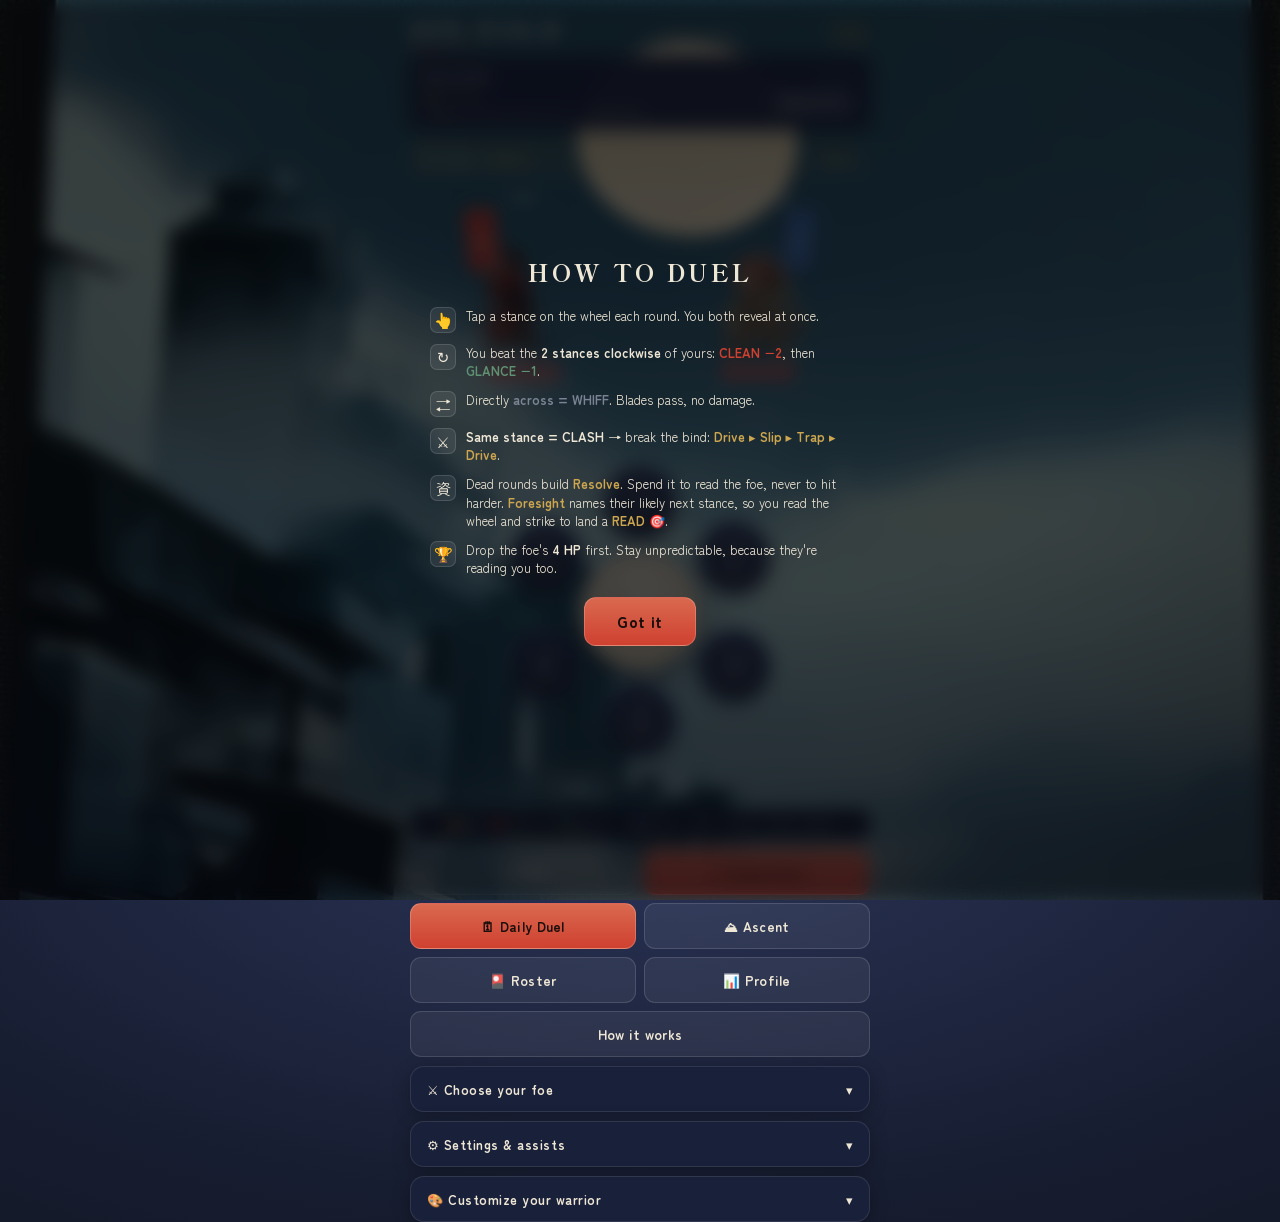
==== commit d87e0866: "Sixfold play ready: a privacy page in the game's look saying what online play sends, when, where and" ====
--- a/index.html
+++ b/index.html
@@ -306,8 +306,10 @@
   /* drawers */
   .drawer{width:100%;max-width:460px;background:#1a213af2;
     border:1px solid #ffffff1a;border-radius:14px;overflow:hidden;box-shadow:0 4px 18px #0004;
-    transition:max-height .3s ease;max-height:46px}
-  .drawer.open{max-height:520px}
+    transition:max-height .3s ease;max-height:46px;flex-shrink:0}
+  /* flex-shrink 0: in the body's column a full page squashed every drawer to its border,
+     so Settings opened to nothing. The open height fits the longest drawer (the customizer). */
+  .drawer.open{max-height:1600px}
   .drawer .dh{display:flex;align-items:center;justify-content:space-between;padding:13px 16px;cursor:pointer;font-weight:700;font-size:13px;letter-spacing:.04em}
   .drawer .dh .chev{transition:transform .3s} .drawer.open .dh .chev{transform:rotate(180deg)}
   .dbody{padding:0 16px 16px;display:flex;flex-direction:column;gap:12px}
@@ -378,6 +380,9 @@
   @keyframes bindcount{from{transform:scaleX(1)}to{transform:scaleX(0)}}
 
   /* ===== HOW TO DUEL — first-run guide (reuses .overlay) ===== */
+  /* a plain link to the privacy page, a full touch target */
+  .plink{display:inline-flex;align-items:center;min-height:48px;padding:0 4px;color:var(--gold);font-weight:700;text-decoration:underline;text-underline-offset:3px}
+  .pnote{font-size:12px;color:var(--washi-dim);line-height:1.4;margin:2px 0 0;text-align:center}
   .howto{text-align:center}
   .howto h2{font-family:var(--disp);font-weight:800;font-size:24px;letter-spacing:.14em;margin:0 0 4px;color:var(--washi)}
   .howto ol{list-style:none;margin:0;padding:0;display:flex;flex-direction:column;gap:11px;text-align:left;font-size:13px;line-height:1.4}
@@ -997,6 +1002,10 @@
         <div class="opts" id="charms"></div>
         <div class="hint" id="charmhint">Charms go inert the moment a match is ranked, seeded, or PvP.</div>
       </div>
+      <div class="row"><label>Privacy</label>
+        <div class="hint">Only Find a rival and Play a friend send anything: your name and picks, to the other player.</div>
+        <a class="plink" id="privlink" href="privacy.html">Privacy policy</a>
+      </div>
     </div>
   </div>
 
@@ -5276,6 +5285,7 @@
       `<div class="duel-actions" id="duelactions"></div>`+
       `<div class="ladderlist"><div class="ll-h">Your standing</div>${standingRows()}`+
         `<div class="ll-note">A global leaderboard comes later. No fake opponents here.</div></div>`+
+      `<div class="pnote">Find a rival sends your name and picks to the other player only. <a class="plink" href="privacy.html">Privacy</a></div>`+
       `<button class="close" id="duelclose">Close</button></div>`;
     $("duelclose").onclick=closeDuel;
     setDuelControls("idle");
@@ -5344,6 +5354,7 @@
       `<label class="rname">Your name <input id="fname" maxlength="14" autocomplete="off" spellcheck="false" placeholder="Your name"></label>`+
       `<div class="duelstatus" id="duelstatus"></div>`+
       `<div class="duel-actions" id="duelactions"></div>`+
+      `<div class="pnote">Your name and picks go to the other player only. <a class="plink" href="privacy.html">Privacy</a></div>`+
       `<button class="close" id="duelclose">Back</button></div>`;
     const fn=$("fname"); if(fn){ fn.value=savedName(); fn.oninput=()=>saveNetName(fn.value); }
     $("duelclose").onclick=()=>{ onlineGen++; renderDuel(); };
@@ -6019,7 +6030,9 @@
     on("tAscent",()=>{ closeTitle(); openAscent(); });
     on("tRoster",()=>{ closeTitle(); openCollection(); });
     on("tProfile",()=>{ closeTitle(); openProfile(); });
-    on("tSettings",()=>{ closeTitle(); $("setdrawer").classList.add("open"); $("setdrawer").scrollIntoView({behavior:"smooth",block:"nearest"}); });
+    on("tSettings",()=>{ closeTitle(); $("setdrawer").classList.add("open");
+      // scroll once the drawer has grown (its transition is .3 s), so the whole drawer shows, not its header
+      setTimeout(()=>{ $("setdrawer").scrollIntoView({behavior:"smooth",block:"start"}); },340); });
     on("tHow",()=>{ closeTitle(); openHowto(); });
     // Sky Wolf embed protocol: the ONLY control that leaves the game.
     // Inside the Play app (inTWA) there is no exit button and SWS_EXIT refuses.
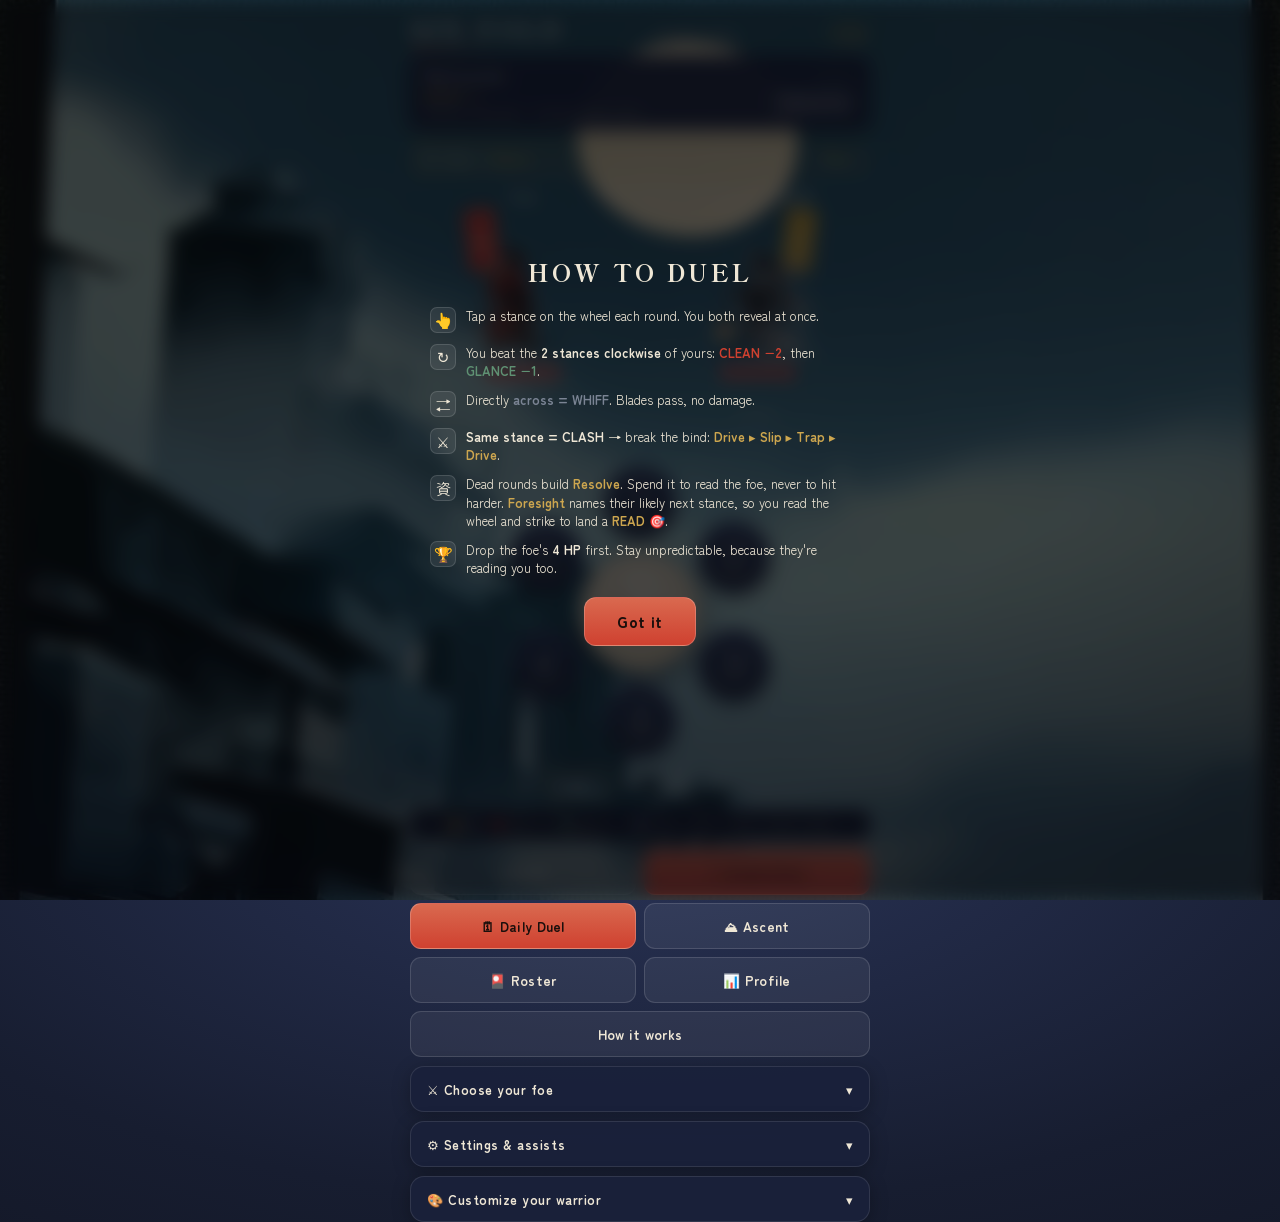
==== commit 922b863c: "Sixfold play ready: a Find a rival duel's record and both busy lobby entries are removed a few secon" ====
--- a/index.html
+++ b/index.html
@@ -2464,6 +2464,10 @@
     var HUMAN_GRACE = opts.humanGraceMs == null ? 8000 : opts.humanGraceMs;
     var FRIEND_WAIT = opts.friendWaitMs || 10 * 60 * 1000;  // host waits up to 10 min
     var JOIN_WAIT = opts.joinWaitMs || 8000;                // joiner gives up on an empty code
+    // a finished duel's record (both names, ratings, every pick) is removed this long
+    // after the duel closes, the same tidy the friend rooms use; the delay lets the
+    // slower phone read the last reveal. The player's own busy lobby entry goes too.
+    var TIDY_MS = opts.tidyMs == null ? 8000 : opts.tidyMs;
 
     /* presence: <root>/lobby/$uid = {name,rating,ts,status}; auto-removed on disconnect */
     function announce(uid, info) {
@@ -2630,7 +2634,7 @@
     function normalize(c) { return { id: c.id, name: c.name || "Rival", kind: "human", rating: c.rating || 1000, tierName: c.tierName, friend: FRIEND }; }
 
     /* open a duel I CREATED (I am side 'a') */
-    function openCreatedDuel(duelId, myUid, opponent) { return makeRtdbSession(db, duelId, myUid, "a", opponent, P); }
+    function openCreatedDuel(duelId, myUid, opponent) { return makeRtdbSession(db, duelId, myUid, "a", opponent, P, { tidyMs: TIDY_MS }); }
     /* open a duel I was pointed at; the duel node says which side I am (normally
        'b', the claimed one; 'a' if this is our own claim echoing back) */
     function openClaimedDuel(duelId, myUid) {
@@ -2641,7 +2645,7 @@
         var opp = mine === "a"
           ? { id: d.b, name: cleanName(d.bName), kind: "human", rating: cleanRating(d.bRating), friend: FRIEND }
           : { id: d.a, name: cleanName(d.aName), kind: "human", rating: cleanRating(d.aRating), friend: FRIEND };
-        return makeRtdbSession(db, duelId, myUid, mine, opp, P);
+        return makeRtdbSession(db, duelId, myUid, mine, opp, P, { tidyMs: TIDY_MS });
       });
     }
 
@@ -2673,6 +2677,27 @@
     var base = P.duels + "/" + duelId;
     var dead = false, discSubs = [];
     var lastIndependent = false;
+    // sopts.tidyMs (the public duels): close() removes this duel's record and this
+    // player's own lobby entry tidyMs later, and the server removes the record at once
+    // if this phone drops (a public duel ends on a drop anyway). Room duels leave
+    // their tidy to the room.
+    var TIDY = (sopts && sopts.tidyMs != null && sopts.tidyMs >= 0) ? sopts.tidyMs : -1;
+    var tidied = false;
+    if (TIDY >= 0) { try { db.ref(base).onDisconnect().remove(); } catch (e) {} }
+    function tidy() {
+      if (TIDY < 0 || tidied) return;
+      tidied = true;
+      root.setTimeout(function () {
+        quietP(db.ref(base).remove());
+        // my lobby entry, only while it still points at THIS duel: the same tab may
+        // already be searching again under the same id
+        quietP(db.ref(P.lobby + "/" + myUid).transaction(function (cur) {
+          if (!cur) return null;   // not known locally yet: a no-op the server retries with the real value
+          if (cur.matchedDuel !== duelId) return;
+          return null;
+        }, undefined, false));
+      }, TIDY);
+    }
 
     // generic commit-reveal exchange over a path (rounds/$n or binds/$n)
     function exchange(kind, n, myPick) {
@@ -2895,7 +2920,7 @@
       // two missed rounds in a row by one side (no hit for the second): cb({side, mine, n})
       onIdle: function (cb) { if (typeof cb === "function") idleSubs.push(cb); },
       roundMs: ROUND_MS,
-      close: function () { dead = true; stopClock(); if (graceTimer) { root.clearTimeout(graceTimer); graceTimer = null; } try { oppPresenceRef.off("value", onPres); } catch (e) {} },
+      close: function () { dead = true; stopClock(); if (graceTimer) { root.clearTimeout(graceTimer); graceTimer = null; } try { oppPresenceRef.off("value", onPres); } catch (e) {} tidy(); },
       simulateDisconnect: function (r) { fireDisconnect(r || "left"); },
       _decidedIndependently: function () { return lastIndependent; },
     };
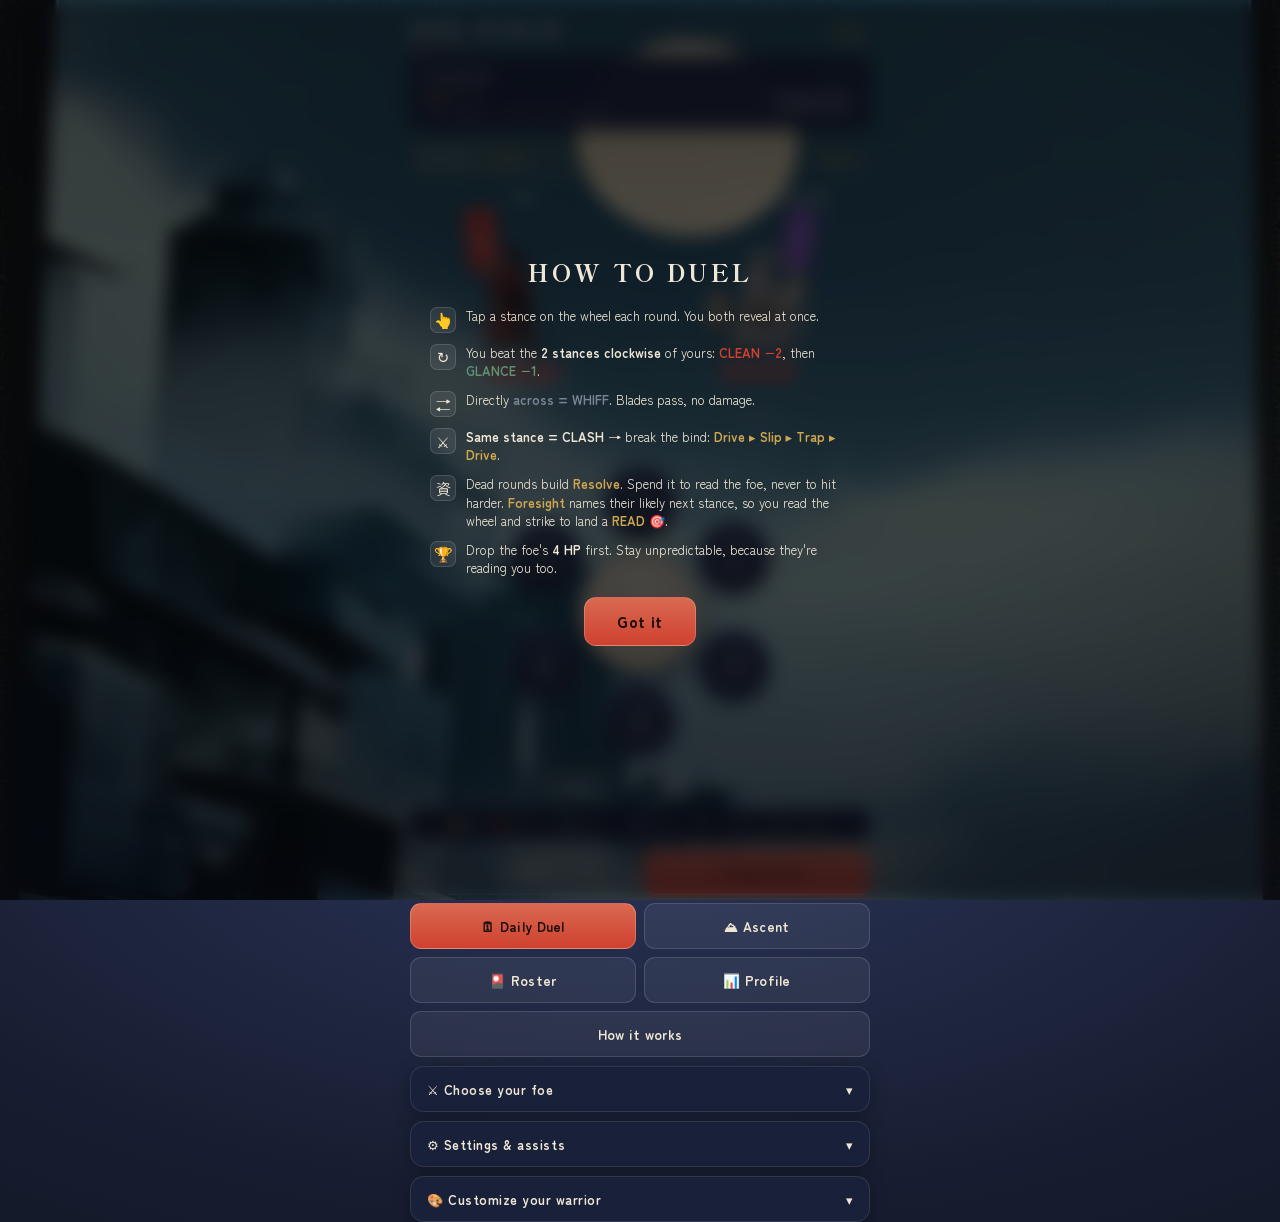
==== commit 55e9d3e4: "Sixfold play ready: a short encoded word list and matcher (case, spacing, symbols, digits for letter" ====
--- a/index.html
+++ b/index.html
@@ -2375,6 +2375,75 @@
 })(typeof globalThis !== "undefined" ? globalThis : this);
 
 
+/* ============================ names.js ============================ */
+/* SIXFOLD — names.js  (keeps a display name from being rude)
+ *
+ * The one free text a player can show another is the display name (Find a rival,
+ * Play a friend). Every name is checked before it is saved or sent, and every name
+ * read off the database is checked again before it is shown; a caught name shows as
+ * "Player". The list is short on purpose and stored rot13 encoded so this source
+ * reads clean. Two kinds of entry:
+ *   WHOLE  matches anywhere in the name once spacing and symbols are gone (long,
+ *          unambiguous words);
+ *   TOKEN  matches only a whole word of the name, or the whole name run together
+ *          (short words that hide inside ordinary names and places).
+ * The matcher ignores case, spacing and punctuation, sees through digits and
+ * symbols used for letters, and through letters held down ("fooooo").
+ */
+(function (root) {
+  "use strict";
+  function rot13(s) { return String(s).replace(/[a-z]/g, function (c) { return String.fromCharCode((c.charCodeAt(0) - 97 + 13) % 26 + 97); }); }
+  var WHOLE = "shpx|ovgpu|phag|avttre|avttn|snttbg|juber|gjng|cravf|intvan|qvyqb|cbea|wvmm|jnaxre|uvgyre|ergneq|genaal|onfgneq|nffubyr|cvff|obyybpx|jrgonpx|ohyyfuvg|fuvgurnq|zbgures"
+    .split("|").map(rot13);
+  var TOKEN = "fuvg|fuvggl|nff|nefr|qvpx|pbpx|chffl|encr|encrq|encvfg|fyhg|snt|ubr|phz|gvgf|gvggl|obbo|nany|frk|frkl|xvxr|fcvp|puvax|qlxr|pbba|tbbx|cnxv|xlf|cevpx|fynt|funt|frzra|ahqr|arteb|ubeal|jnax|anmv"
+    .split("|").map(rot13);
+  // digits and symbols standing in for letters
+  var LEET = { "0": "o", "1": "i", "2": "z", "3": "e", "4": "a", "5": "s", "6": "g", "7": "t", "8": "b", "9": "g", "@": "a", "$": "s", "!": "i", "|": "i", "+": "t", "€": "e", "£": "l" };
+  function leet(s) {
+    var out = "";
+    s = String(s == null ? "" : s).toLowerCase();
+    try { s = s.normalize("NFKD").replace(/[̀-ͯ]/g, ""); } catch (e) {}
+    for (var i = 0; i < s.length; i++) { var c = s.charAt(i); out += LEET[c] || c; }
+    return out;
+  }
+  function squash(s, keep) { return s.replace(keep === 1 ? /(.)\1+/g : /(.)\1\1+/g, keep === 1 ? "$1" : "$1$1"); }
+  function hasDouble(w) { return /(.)\1/.test(w); }
+  function tokenHit(tok) {
+    if (!tok) return false;
+    var t2 = squash(tok, 2), t1 = squash(tok, 1);
+    for (var i = 0; i < TOKEN.length; i++) {
+      var w = TOKEN[i];
+      var forms = [w, w + "s", w + "z"];
+      for (var j = 0; j < forms.length; j++) {
+        if (t2 === forms[j]) return true;
+        if (!hasDouble(w) && t1 === squash(forms[j], 1)) return true;
+      }
+    }
+    return false;
+  }
+  function isRude(name) {
+    var s = leet(name);
+    var joined = s.replace(/[^a-z]/g, "");
+    if (!joined) return false;
+    var j2 = squash(joined, 2), j1 = squash(joined, 1);
+    for (var i = 0; i < WHOLE.length; i++) {
+      var w = WHOLE[i];
+      if (j2.indexOf(w) >= 0) return true;
+      if (!hasDouble(w) && j1.indexOf(w) >= 0) return true;
+    }
+    if (tokenHit(joined)) return true;
+    var toks = s.split(/[^a-z]+/);
+    for (var k = 0; k < toks.length; k++) if (tokenHit(toks[k])) return true;
+    return false;
+  }
+  // the name to show or send: a caught name becomes "Player"
+  function clean(name, fallback) { return isRude(name) ? "Player" : name; }
+  var api = { isRude: isRude, clean: clean, _lists: function () { return { whole: WHOLE.length, token: TOKEN.length }; } };
+  if (typeof module !== "undefined" && module.exports) module.exports = api;
+  root.Names = api;
+})(typeof window !== "undefined" ? window : this);
+
+
 /* ============================ firebase-net.js ============================ */
 /* SIXFOLD — firebase-net.js  (PHASE 2 backend, live: inlined and connected on demand)
  *
@@ -2416,6 +2485,7 @@
   "use strict";
   var req = (typeof require !== "undefined");
   var Matchmaker = req ? require("./matchmaker.js") : root.Matchmaker;
+  var Names = req ? require("./names.js") : root.Names;
 
   // djb2 — same commit hash as net.js LocalMock so behavior matches exactly
   function hash(s) { var h = 5381; s = String(s); for (var i = 0; i < s.length; i++) h = ((h << 5) + h + s.charCodeAt(i)) >>> 0; return h.toString(36); }
@@ -2424,7 +2494,12 @@
   function salt() { return (rand().toString(36).slice(2) + nowMs().toString(36)); }
   // anything read off the wire is untrusted: names land in the page, so keep them
   // short and free of markup; ratings are clamped numbers.
-  function cleanName(n, fallback) { var s = String(n == null ? "" : n).replace(/[<>&"'`\\]/g, "").replace(/\s+/g, " ").trim().slice(0, 20); return s || fallback || "Rival"; }
+  // a rude name (src/names.js) shows as "Player", both before it is sent and when it is read
+  function cleanName(n, fallback) {
+    var s = String(n == null ? "" : n).replace(/[<>&"'`\\]/g, "").replace(/\s+/g, " ").trim().slice(0, 20);
+    if (s && Names && Names.isRude(s)) return "Player";
+    return s || fallback || "Rival";
+  }
   function cleanRating(r) { r = Number(r); return (r >= 0 && r <= 5000) ? Math.round(r) : 1000; }
 
   /* ---------------- namespacing + friend codes ---------------- */
@@ -2537,7 +2612,7 @@
       o = o || {};
       var clock = o.clock || { setTimeout: function (f, ms) { return root.setTimeout(f, ms); }, clearTimeout: function (id) { root.clearTimeout(id); } };
       var uid = o.selfId || ("anon_" + Math.floor(rand() * 1e9));
-      var me = { name: o.name || "Rival", rating: o.rating || 1000 };
+      var me = { name: cleanName(o.name, "Rival"), rating: o.rating || 1000 };
       var role = o.role === "join" ? "join" : "host";   // friend lobby only
       var elapsed = 0, cancelled = false, settled = false, matched = false, nameIdx = 0;
       var subs = [];
@@ -3337,7 +3412,7 @@
     return { ref: function (p) { return wrapRef(database.ref(p)); }, serverNow: function () { return nowMs() + offset; } };
   }
 
-  var api = { FirebaseBackend: FirebaseBackend, makeRtdbSession: makeRtdbSession, tryActivate: tryActivate, _hash: hash,
+  var api = { FirebaseBackend: FirebaseBackend, makeRtdbSession: makeRtdbSession, tryActivate: tryActivate, _hash: hash, _cleanName: cleanName,
     ROOT: ROOT, CODE_ALPHABET: CODE_ALPHABET, CODE_RE: CODE_RE, newFriendCode: newFriendCode, normalizeCode: normalizeCode,
     friendRoot: friendRoot, pathsFor: pathsFor, friendBackend: friendBackend,
     connect: connect, friendlyError: friendlyError, isPermissionError: isPermissionError, SDK_URLS: SDK_URLS,
@@ -5386,7 +5461,9 @@
     setDuelControls("friend");
   }
   function saveNetName(v){
-    const s=String(v||"").replace(/[<>&"'`\\]/g,"").replace(/\s+/g," ").trim().slice(0,14);
+    let s=String(v||"").replace(/[<>&"'`\\]/g,"").replace(/\s+/g," ").trim().slice(0,14);
+    // a rude name is never saved or sent: it is kept as no name, which shows as "Player"
+    if(s && typeof Names!=="undefined" && Names.isRude(s)) s="";
     try{ localStorage.setItem("sixfold_netname",s); }catch(e){}
     if(room) room.setName(s||"Player");
     return s;
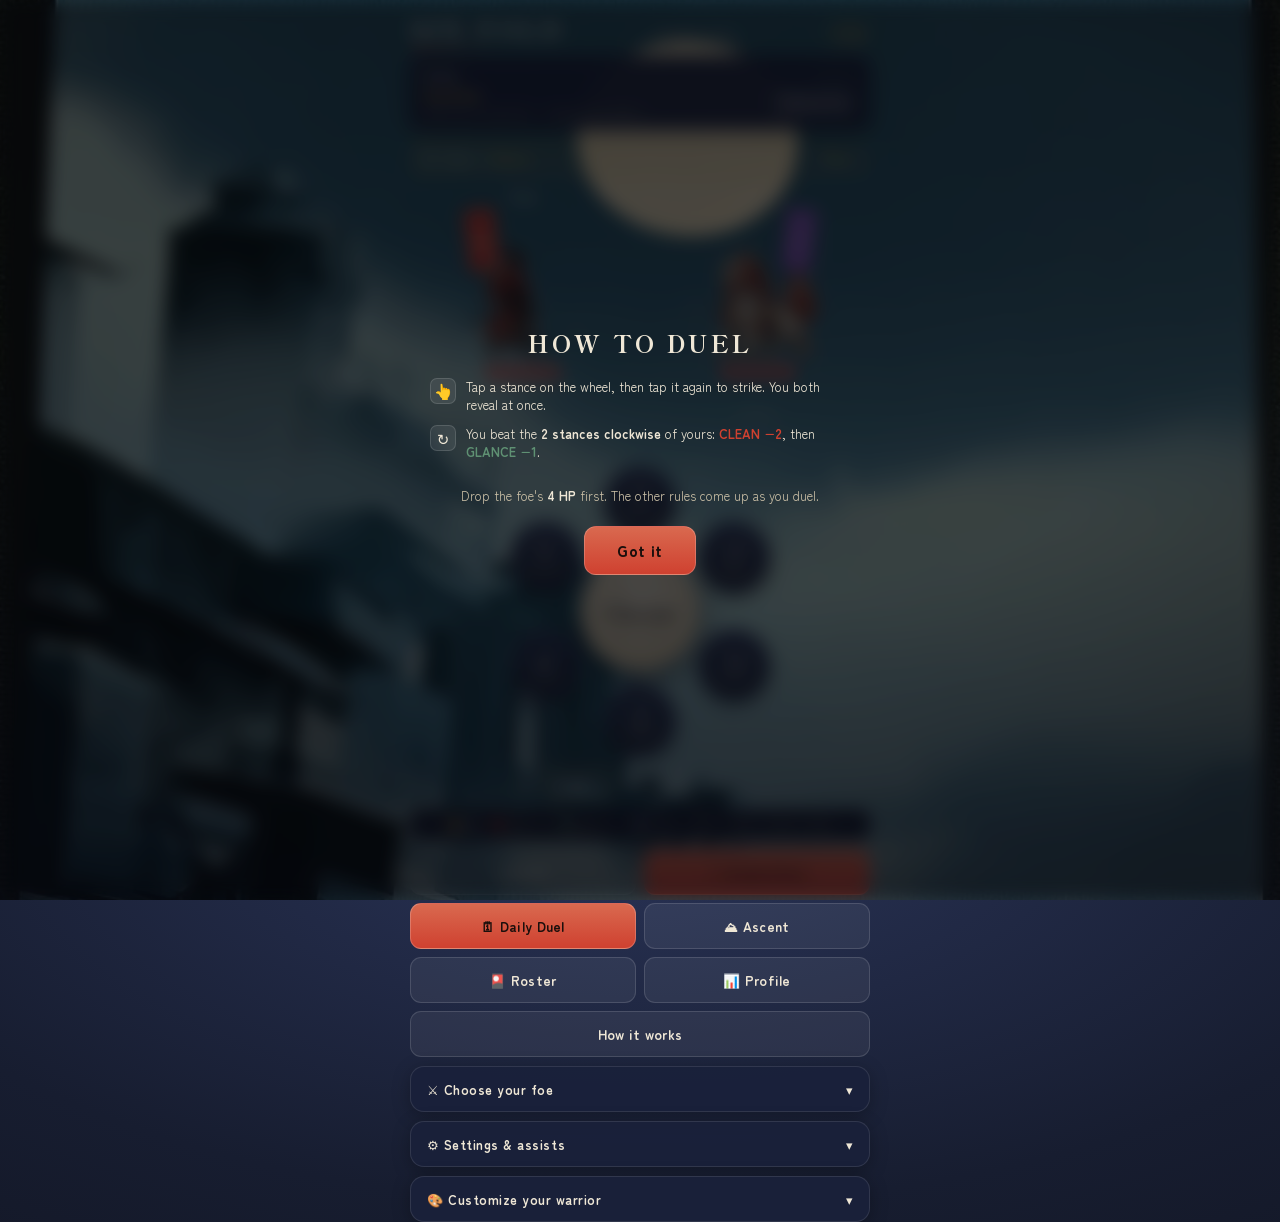
==== commit 2e83f5d8: "Sixfold play ready: a first visit sees a two rule How to duel card and a title whose main button sta" ====
--- a/index.html
+++ b/index.html
@@ -384,6 +384,10 @@
   .plink{display:inline-flex;align-items:center;min-height:48px;padding:0 4px;color:var(--gold);font-weight:700;text-decoration:underline;text-underline-offset:3px}
   .pnote{font-size:12px;color:var(--washi-dim);line-height:1.4;margin:2px 0 0;text-align:center}
   .howto{text-align:center}
+  /* a first visit sees only the first two rules; the rest come as one time hints in play */
+  #howto.short .howto li.more{display:none}
+  .howto .howsoon{display:none;margin:12px 0 0;font-size:13px;line-height:1.45;color:var(--washi-dim)}
+  #howto.short .howto .howsoon{display:block}
   .howto h2{font-family:var(--disp);font-weight:800;font-size:24px;letter-spacing:.14em;margin:0 0 4px;color:var(--washi)}
   .howto ol{list-style:none;margin:0;padding:0;display:flex;flex-direction:column;gap:11px;text-align:left;font-size:13px;line-height:1.4}
   .howto li{display:flex;gap:10px;align-items:flex-start}
@@ -1056,13 +1060,14 @@
     <div class="hero howto">
       <h2>HOW TO DUEL</h2>
       <ol>
-        <li><span class="ic">👆</span><span>Tap a stance on the wheel each round. You both reveal at once.</span></li>
+        <li><span class="ic">👆</span><span>Tap a stance on the wheel, then tap it again to strike. You both reveal at once.</span></li>
         <li><span class="ic">↻</span><span>You beat the <span class="k">2 stances clockwise</span> of yours: <span class="c-clean">CLEAN −2</span>, then <span class="c-glance">GLANCE −1</span>.</span></li>
-        <li><span class="ic">⇄</span><span>Directly <span class="c-steel">across = WHIFF</span>. Blades pass, no damage.</span></li>
-        <li><span class="ic">⚔</span><span><span class="k">Same stance = CLASH</span> → break the bind: <span class="c-gold">Drive ▸ Slip ▸ Trap ▸ Drive</span>.</span></li>
-        <li><span class="ic">資</span><span>Dead rounds build <span class="c-gold">Resolve</span>. Spend it to read the foe, never to hit harder. <span class="c-gold">Foresight</span> names their likely next stance, so you read the wheel and strike to land a <span class="c-gold">READ 🎯</span>.</span></li>
-        <li><span class="ic">🏆</span><span>Drop the foe's <span class="k">4 HP</span> first. Stay unpredictable, because they're reading you too.</span></li>
+        <li class="more"><span class="ic">⇄</span><span>Directly <span class="c-steel">across = WHIFF</span>. Blades pass, no damage.</span></li>
+        <li class="more"><span class="ic">⚔</span><span><span class="k">Same stance = CLASH</span> → break the bind: <span class="c-gold">Drive ▸ Slip ▸ Trap ▸ Drive</span>.</span></li>
+        <li class="more"><span class="ic">資</span><span>Dead rounds build <span class="c-gold">Resolve</span>. Spend it to read the foe, never to hit harder. <span class="c-gold">Foresight</span> names their likely next stance, so you read the wheel and strike to land a <span class="c-gold">READ 🎯</span>.</span></li>
+        <li class="more"><span class="ic">🏆</span><span>Drop the foe's <span class="k">4 HP</span> first. Stay unpredictable, because they're reading you too.</span></li>
       </ol>
+      <p class="howsoon">Drop the foe's <span class="k">4 HP</span> first. The other rules come up as you duel.</p>
       <button class="gotit" id="howtoclose">Got it</button>
     </div>
   </div>
@@ -4576,6 +4581,7 @@
       else if(outcome.winner&&outcome.kind==="glance")hub.classList.add("flash-glance");
       else if(outcome.kind==="whiff")hub.classList.add("flash-whiff");
       if(read){ matchReads++; addLifetimeReads(1); onReadLanded(); }
+      if(outcome.kind==="whiff" && !outcome.bind) hintWhiffOnce();
       if(outcome.bind && outcome.winner==="P") matchBindWon=true;   // for Trials
       setTimeout(()=>outcomeJuice(outcome,read), reduced()?0:330); // sync cue to the strike
       if(outcome.winner && (outcome.dmg||0)>0)                      // floating −N over the struck fighter
@@ -4731,6 +4737,11 @@
     $("insightbtn").classList.toggle("ready",ins);
     $("foresightbtn").classList.toggle("ready",fore);
     if(ins&&!busy&&!over) hintResolveOnce();
+  }
+  // the first whiff ever: say why (the short first card leaves this rule to play)
+  function hintWhiffOnce(){
+    try{ if(localStorage.getItem("sixfold_whiffhint"))return; localStorage.setItem("sixfold_whiffhint","1"); }catch(e){}
+    showToast("⇄ Directly across the wheel is a whiff: blades pass, no damage");
   }
   function hintResolveOnce(){
     try{ if(localStorage.getItem("sixfold_resolvehint"))return; localStorage.setItem("sixfold_resolvehint","1"); }catch(e){}
@@ -6096,6 +6107,9 @@
   const MENU_MUSIC="lastbreath1";
   function menuMusic(){ return "music/"+MENU_MUSIC+".mp3"; }
   let titlePending=false;
+  // a first visit: the title's main button starts the Ascent's first rung (Stone, the
+  // gentlest foe) with Ranked Duel below it, until the player starts any duel
+  let firstVisit=false;
   function renderTitle(){
     const t=ladder.tier();
     // hero = the player's current fighter, idle frame, rendered large + breathing
@@ -6114,8 +6128,11 @@
         `<div class="ttag">read · strike · ascend</div>`+
         `<div class="thero">${heroHTML}</div>`+
         `<div class="tmenu">`+
-          `<button class="tbtn primary" id="tDuel">${room?"⚔ Friend room":"⚔ Ranked Duel"}</button>`+
-          `<button class="tbtn gold" id="tFree">▶ Free Duel</button>`+
+          ((firstVisit && !room)
+            ? `<button class="tbtn primary" id="tFirst">▶ Your first duel</button>`+
+              `<button class="tbtn gold" id="tDuel">⚔ Ranked Duel</button>`
+            : `<button class="tbtn primary" id="tDuel">${room?"⚔ Friend room":"⚔ Ranked Duel"}</button>`+
+              `<button class="tbtn gold" id="tFree">▶ Free Duel</button>`)+
         `</div>`+
         `<div class="tgrid">`+
           `<button class="tchip" id="tDaily">🗓 Daily</button>`+
@@ -6126,10 +6143,11 @@
         `<div class="tfoot"><button id="tSettings">⚙ Settings</button><button id="tHow">How to play</button>${window.SWS_IN_TWA?"":`<button id="tExit">← All Sky Wolf games</button>`}</div>`+
       `</div>`;
     const on=(id,fn)=>{const el=$(id); if(el) el.onclick=fn;};
-    on("tDuel",()=>{ closeTitle(); openDuel(); });
+    on("tFirst",()=>{ firstVisit=false; closeTitle(); startAscentRung(0); });
+    on("tDuel",()=>{ firstVisit=false; closeTitle(); openDuel(); });
     on("tFree",quickDuel);
-    on("tDaily",()=>{ closeTitle(); openDaily(); });
-    on("tAscent",()=>{ closeTitle(); openAscent(); });
+    on("tDaily",()=>{ firstVisit=false; closeTitle(); openDaily(); });
+    on("tAscent",()=>{ firstVisit=false; closeTitle(); openAscent(); });
     on("tRoster",()=>{ closeTitle(); openCollection(); });
     on("tProfile",()=>{ closeTitle(); openProfile(); });
     on("tSettings",()=>{ closeTitle(); $("setdrawer").classList.add("open");
@@ -6163,7 +6181,8 @@
   $("custdh").onclick=()=>toggleDrawer("custdrawer");
   $("foebtn").onclick=()=>{$("foedrawer").classList.add("open");$("foedrawer").scrollIntoView({behavior:"smooth",block:"nearest"});};
   $("rematch").onclick=()=>newGame();
-  function openHowto(){$("howto").classList.add("show");$("howto").setAttribute("aria-hidden","false");}
+  // short: the first visit's card (two rules and one button); any other open shows every rule
+  function openHowto(short){$("howto").classList.toggle("short",short===true);$("howto").classList.add("show");$("howto").setAttribute("aria-hidden","false");}
   function closeHowto(){$("howto").classList.remove("show");$("howto").setAttribute("aria-hidden","true");
     try{localStorage.setItem("sixfold_seen","1");}catch(e){}
     if(titlePending){ titlePending=false; openTitle(); }   // first-run: guide -> title
@@ -6194,7 +6213,7 @@
   let bootRoom=null;
   try{ const m=/[?&]room=([^&#]*)/.exec((typeof location!=="undefined"&&location.search)||""); if(m && typeof FirebaseNet!=="undefined") bootRoom=FirebaseNet.normalizeCode(decodeURIComponent(m[1])); }catch(e){}
   if(bootRoom){ try{ localStorage.setItem("sixfold_seen","1"); }catch(e){} renderFriendPanel(); const o=$("duelscreen"); o.classList.add("show"); o.setAttribute("aria-hidden","false"); enterRoom(bootRoom); }
-  else if(firstRun){ titlePending=true; openHowto(); } else { openTitle(); }
+  else if(firstRun){ firstVisit=true; titlePending=true; openHowto(true); } else { openTitle(); }
 
   initLucid();   // wire the Lucid Winds Sunbeam economy if the SDK is already present
 
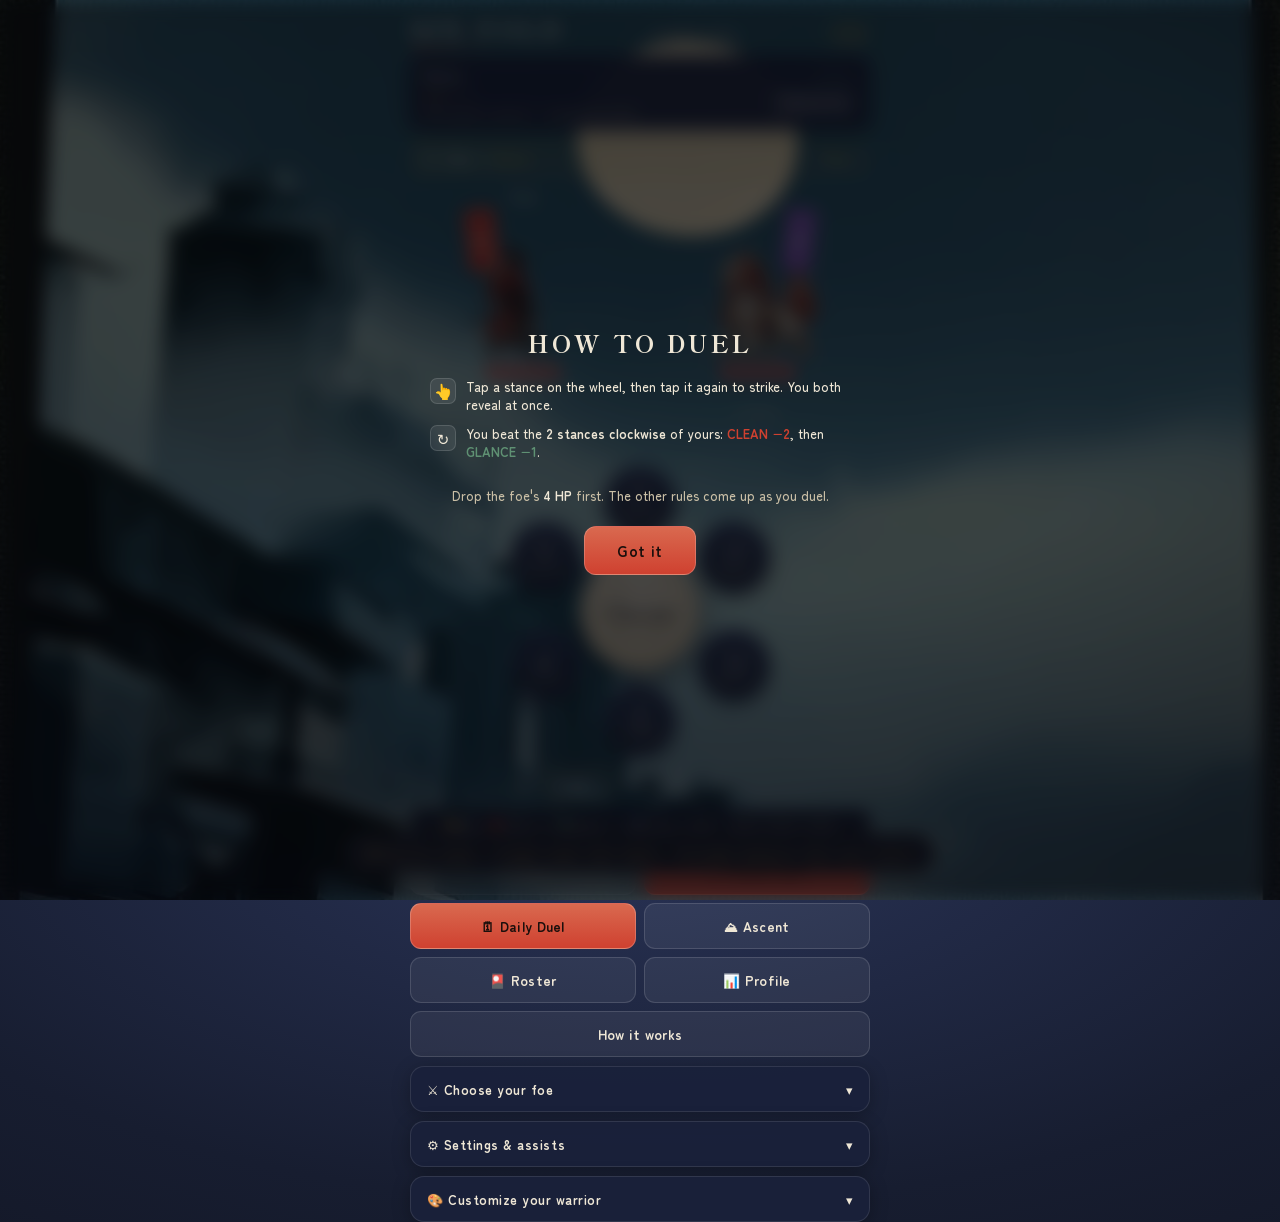
==== commit bac46d82: "Sixfold play ready: the two type faces are kept in the game folder (subsets of the characters used, " ====
--- a/index.html
+++ b/index.html
@@ -27,10 +27,14 @@
 <meta name="apple-mobile-web-app-capable" content="yes">
 <meta name="apple-mobile-web-app-status-bar-style" content="black-translucent">
 <meta name="apple-mobile-web-app-title" content="SIXFOLD">
-<link rel="preconnect" href="https://fonts.googleapis.com">
-<link rel="preconnect" href="https://fonts.gstatic.com" crossorigin>
-<link href="https://fonts.googleapis.com/css2?family=Shippori+Mincho:wght@600;800&family=Zen+Maru+Gothic:wght@500;700&display=swap" rel="stylesheet">
 <style>
+  /* the two type faces, kept in the game folder (fonts/, SIL Open Font License, the licences
+     beside them) and cached by the service worker, so the lettering is the same offline.
+     Subsets cover the characters the game uses; anything else falls back per glyph. */
+  @font-face{font-family:"Shippori Mincho";font-style:normal;font-weight:600;font-display:swap;src:url(fonts/shippori-mincho-600.woff2) format("woff2")}
+  @font-face{font-family:"Shippori Mincho";font-style:normal;font-weight:800;font-display:swap;src:url(fonts/shippori-mincho-800.woff2) format("woff2")}
+  @font-face{font-family:"Zen Maru Gothic";font-style:normal;font-weight:500;font-display:swap;src:url(fonts/zen-maru-gothic-500.woff2) format("woff2")}
+  @font-face{font-family:"Zen Maru Gothic";font-style:normal;font-weight:700;font-display:swap;src:url(fonts/zen-maru-gothic-700.woff2) format("woff2")}
   :root{
     --ink:#13120f; --indigo:#171d30; --indigo2:#222b46; --line:#39425f;
     --washi:#efe7d6; --washi-dim:#cabfa6;
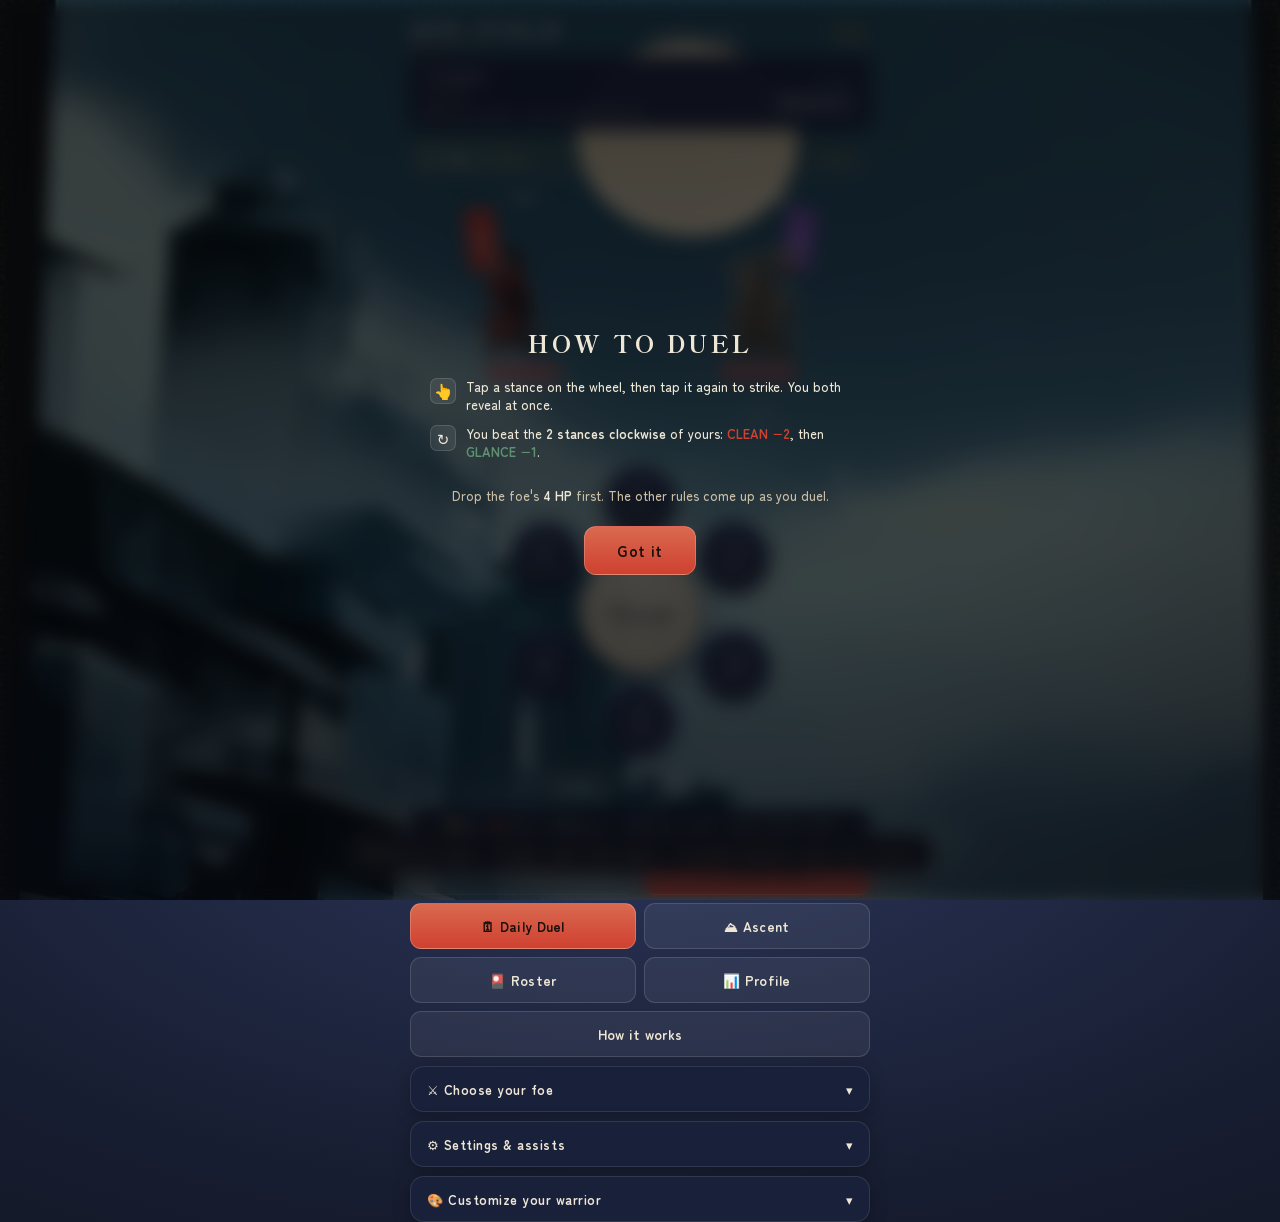
==== commit 52f935ad: "Sixfold play ready: a friend who leaves mid duel always reaches the other phone as left the room wit" ====
--- a/index.html
+++ b/index.html
@@ -3103,12 +3103,16 @@
     var seenSay = {}, endedSeen = {}, startedN = 0, creating = 0, first = true, tidied = {}, tidyTimers = [], staleN = 0;
     var TIDY_MS = o.tidyMs == null ? 8000 : o.tidyMs;
     var lastFriend = null, friendHere = false, lastSayAt = -Infinity, gone = false;
+    // a friend who quit a duel (ended why "quit" by them) has left the room, even before
+    // their left/here writes arrive (or if those never do): departed[uid] is "here" while
+    // their presence is still listed, "absent" once it is gone; seen again = they came back
+    var departed = {}, quitSeen = {}, goneWhy = null;
     var roomRef = db.ref(base), infoRef = null;
     function emit(k, x) { (subs[k] || []).forEach(function (f) { try { f(x); } catch (e) {} }); }
     function quiet(w) { if (w && w.catch) w.catch(function () {}); return w; }
 
     function players() {
-      return Object.keys(st.here).filter(function (k) { return safeKey(k) && st.here[k] && typeof st.here[k] === "object"; })
+      return Object.keys(st.here).filter(function (k) { return safeKey(k) && st.here[k] && typeof st.here[k] === "object" && (k === uid || (!st.left[k] && !departed[k])); })
         .sort(function (x, y) { var ax = Number(st.here[x].at) || 0, ay = Number(st.here[y].at) || 0; return ax - ay || (x < y ? -1 : x > y ? 1 : 0); });
     }
     function wins(w, l) {
@@ -3165,6 +3169,16 @@
         var aw = announce(); var done = function () { announcing = false; };
         if (aw && aw.then) aw.then(done, done); else done();
       }
+      Object.keys(st.ended).forEach(function (n) {
+        var e = obj(st.ended[n]), by = String(e.by || "");
+        if (quitSeen[n]) return; quitSeen[n] = 1;
+        if (first || e.why !== "quit" || !by || by === uid || !safeKey(by)) return;
+        departed[by] = st.here[by] ? "here" : "absent";
+      });
+      Object.keys(departed).forEach(function (k) {
+        if (!st.here[k]) departed[k] = "absent";
+        else if (departed[k] === "absent") delete departed[k];
+      });
       var vw = view();
       // emotes and calls: only the friend's, only new ones, only known values
       Object.keys(st.say).forEach(function (u) {
@@ -3177,10 +3191,16 @@
       // the friend arriving, leaving, or dropping
       if (vw.friend) {
         if (!friendHere && !first) emit("back", vw.friend);
-        friendHere = true; lastFriend = vw.friend;
+        friendHere = true; lastFriend = vw.friend; goneWhy = null;
       } else if (friendHere && lastFriend) {
         friendHere = false;
-        emit("gone", { uid: lastFriend.uid, name: lastFriend.name, why: st.left[lastFriend.uid] ? "left" : "lost" });
+        goneWhy = (st.left[lastFriend.uid] || departed[lastFriend.uid]) ? "left" : "lost";
+        emit("gone", { uid: lastFriend.uid, name: lastFriend.name, why: goneWhy });
+      } else if (lastFriend && goneWhy === "lost" && (st.left[lastFriend.uid] || departed[lastFriend.uid])) {
+        // their presence vanished first (it looked like a drop), then their leave or
+        // quit landed: they left the room after all
+        goneWhy = "left";
+        emit("gone", { uid: lastFriend.uid, name: lastFriend.name, why: "left" });
       }
       // duels called off
       Object.keys(st.ended).forEach(function (n) {
@@ -5547,9 +5567,14 @@
     r.on("gone",(g)=>{
       if(room!==r) return;
       cancelRoomCountdown();
+      // the friend LEFT in the middle of a duel: call it off now (whichever of this and
+      // the duel's "ended" arrives first, or if "ended" never does). A dropped
+      // connection keeps the duel's grace instead: they may be back in a moment.
+      let calledOff=false;
+      if(g.why==="left" && roomInDuel){ r.endDuel(roomInDuel,"lost"); roomCallOff(`${g.name} left the room.`); calledOff=true; }
       roomGone=g;
       if(r.view().myReady) r.setReady(false);   // a Ready with nobody to duel means nothing
-      roomNote= g.why==="left" ? `<div>${g.name} left the room.</div>`
+      roomNote= g.why==="left" ? `<div>${g.name} left the room.</div>`+(calledOff?`<div class="rn-sub">No score for that one.</div>`:"")
         : `<div>${g.name} lost the connection.</div><div class="rn-sub">They can come back with the same code.</div>`;
       updateRoom(true);
     });
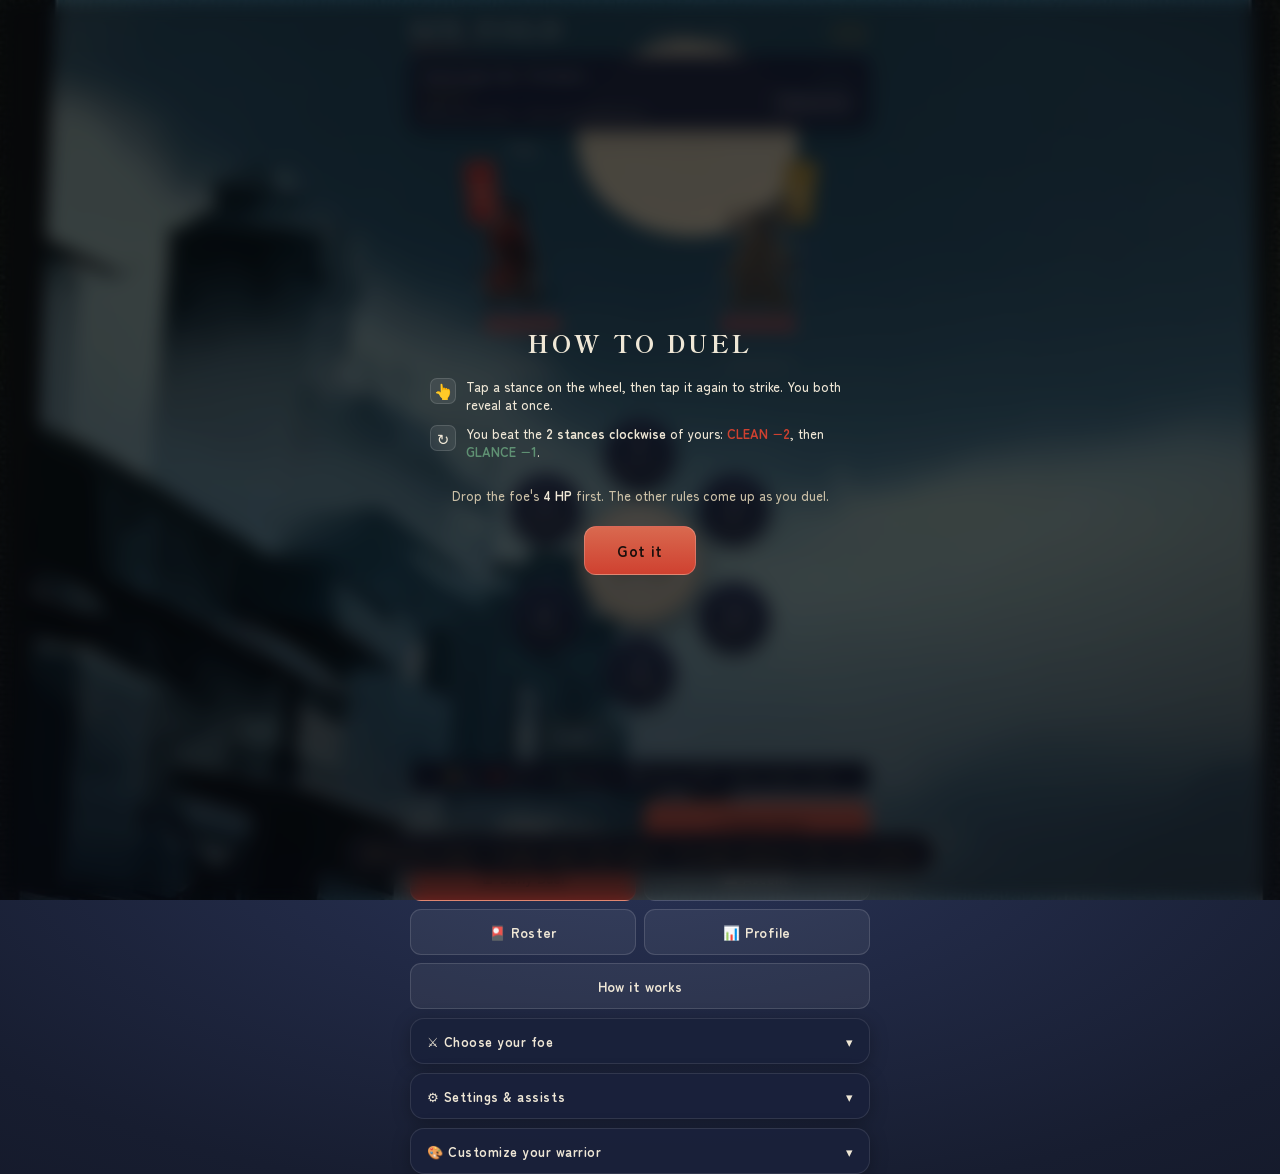
==== commit f70ebf0e: "Sixfold play ready: the foe card names the foe once (character, the style), Ascent duels say Ascent," ====
--- a/index.html
+++ b/index.html
@@ -10,14 +10,14 @@
 <meta property="og:type" content="website">
 <meta property="og:title" content="SIXFOLD: stance duel">
 <meta property="og:description" content="A six-stance power-wheel duel. Read your foe, break the bind, win in under a minute.">
-<meta property="og:url" content="https://stephenuffugus.github.io/sixfold/">
-<meta property="og:image" content="https://stephenuffugus.github.io/sixfold/og.png">
+<meta property="og:url" content="https://lucidwinds.com/satellites/sixfold/">
+<meta property="og:image" content="https://lucidwinds.com/satellites/sixfold/og.png">
 <meta property="og:image:width" content="1200">
 <meta property="og:image:height" content="630">
 <meta name="twitter:card" content="summary_large_image">
 <meta name="twitter:title" content="SIXFOLD: stance duel">
 <meta name="twitter:description" content="Read your foe. Break the bind. Win in under a minute.">
-<meta name="twitter:image" content="https://stephenuffugus.github.io/sixfold/og.png">
+<meta name="twitter:image" content="https://lucidwinds.com/satellites/sixfold/og.png">
 <!-- PWA: installable + offline (degrades gracefully when opened as a local file) -->
 <link rel="manifest" href="manifest.webmanifest">
 <link rel="icon" type="image/svg+xml" href="icon.svg">
@@ -914,7 +914,7 @@
       <div class="stage" id="pstage"></div>
       <div class="hp" id="php"></div>
       <div class="ribbon" id="pribbon"></div>
-      <div class="barwrap"><span class="barlbl" id="pbarlbl">unpred</span>
+      <div class="barwrap"><span class="barlbl" id="pbarlbl">unreadable</span>
         <div class="bar" id="pbar"><div class="bar-fill"></div><span class="bar-num">—</span></div></div>
     </div>
     <div class="fighter" id="af">
@@ -923,7 +923,7 @@
       <div class="stage" id="astage"></div>
       <div class="hp" id="ahp"></div>
       <div class="ribbon" id="aribbon"></div>
-      <div class="barwrap"><span class="barlbl">unpred</span>
+      <div class="barwrap"><span class="barlbl">unreadable</span>
         <div class="bar" id="abar"><div class="bar-fill"></div><span class="bar-num">—</span></div></div>
     </div>
   </div>
@@ -4708,7 +4708,7 @@
         rewardBanner+
         `<div class="stat-chips">`+
           `<div class="chip"><b>${summary.rounds}</b><span>rounds</span></div>`+
-          `<div class="chip"><b>${summary.unpredictabilityPct}%</b><span>unpred</span></div>`+
+          `<div class="chip"><b>${summary.unpredictabilityPct}%</b><span>unreadable</span></div>`+
           readsChip+
           comboChip+
           streakChip+
@@ -4811,7 +4811,7 @@
     }
   }
   // the bar turns red when you are readable: say so in three words
-  function setReadableLabel(on){ const l=$("pbarlbl"); if(!l)return; l.textContent=on?"they read you":"unpred"; l.classList.toggle("danger",!!on); }
+  function setReadableLabel(on){ const l=$("pbarlbl"); if(!l)return; l.textContent=on?"they read you":"unreadable"; l.classList.toggle("danger",!!on); }
   function clearForesight(){
     if(foresightNode!=null){nodeEls[foresightNode]&&nodeEls[foresightNode].classList.remove("foresight");foresightNode=null;}
     if(foresightStrike!=null){nodeEls[foresightStrike]&&nodeEls[foresightStrike].classList.remove("calledshot");foresightStrike=null;}
@@ -4905,11 +4905,12 @@
     mt.classList.remove("ranked");
     // Ascent: name the specific CHARACTER you're climbing to beat. Casual: show the
     // archetype you selected (the style) — the character's own name still floats over them.
-    $("foename").textContent = (ascentRun>=0 && ai && ai.name) ? ai.name : a.name;
+    // one foe, one name: the character it wears (the label over the fighter), then its style
+    $("foename").textContent = (ai && ai.name && ai.name!==a.name) ? ai.name+", the "+a.name : a.name;
     $("foestars").textContent="★".repeat(a.stars)+"☆".repeat(5-a.stars);
     $("foetell").textContent=a.tell;
     const mode=Engine.MODES[modeId];
-    mt.textContent=mode.id[0].toUpperCase()+mode.id.slice(1);
+    mt.textContent= ascentRun>=0 ? "Ascent" : mode.id[0].toUpperCase()+mode.id.slice(1);
     mt.classList.toggle("comp",!mode.honorsAssists);
     $("compbanner").classList.toggle("show",!mode.honorsAssists && !!Assists.current());
   }
@@ -5344,11 +5345,9 @@
   // home-screen Daily nudge — the return hook, surfaced instead of buried
   function refreshDailyPrompt(){
     const el=$("dailyprompt"); if(!el)return;
-    if(dailyState.date===utcKey(0)){ el.style.display="none"; return; }   // already played today
-    const c=dailyChallenge(), a=Personalities.ARCHES[c.foe];
-    el.style.display="flex";
-    el.innerHTML=`🗓 <span>Daily — <b>${a.name}</b>${dailyState.streak?` · ${dailyState.streak}🔥`:""}</span><span class="go">Play ▸</span>`;
-    el.onclick=openDaily;
+    // the Daily has its own button on the title; on the duel board the strip only got
+    // between the foe card and the fighters, so it stays hidden there
+    el.style.display="none";
   }
 
   /* ---- RANKED DUEL (PvP): live head-to-head + Tier ladder ----
@@ -5982,7 +5981,7 @@
         `</div>`+
         `<div class="stat-chips">`+
           `<div class="chip"><b>${summary.rounds}</b><span>rounds</span></div>`+
-          `<div class="chip"><b>${summary.unpredictabilityPct}%</b><span>unpred</span></div>`+
+          `<div class="chip"><b>${summary.unpredictabilityPct}%</b><span>unreadable</span></div>`+
           `<div class="chip"><b>${ladder.wins}–${ladder.losses}</b><span>record</span></div>`+
           `<div class="chip streak"><b>×${ladder.streak}</b><span>streak</span></div>`+
         `</div>`+beamLine+
@@ -6158,7 +6157,7 @@
         `<div class="thero">${heroHTML}</div>`+
         `<div class="tmenu">`+
           ((firstVisit && !room)
-            ? `<button class="tbtn primary" id="tFirst">▶ Your first duel</button>`+
+            ? `<button class="tbtn primary" id="tFirst">▶ First duel: an easy foe</button>`+
               `<button class="tbtn gold" id="tDuel">⚔ Ranked Duel</button>`
             : `<button class="tbtn primary" id="tDuel">${room?"⚔ Friend room":"⚔ Ranked Duel"}</button>`+
               `<button class="tbtn gold" id="tFree">▶ Free Duel</button>`)+
